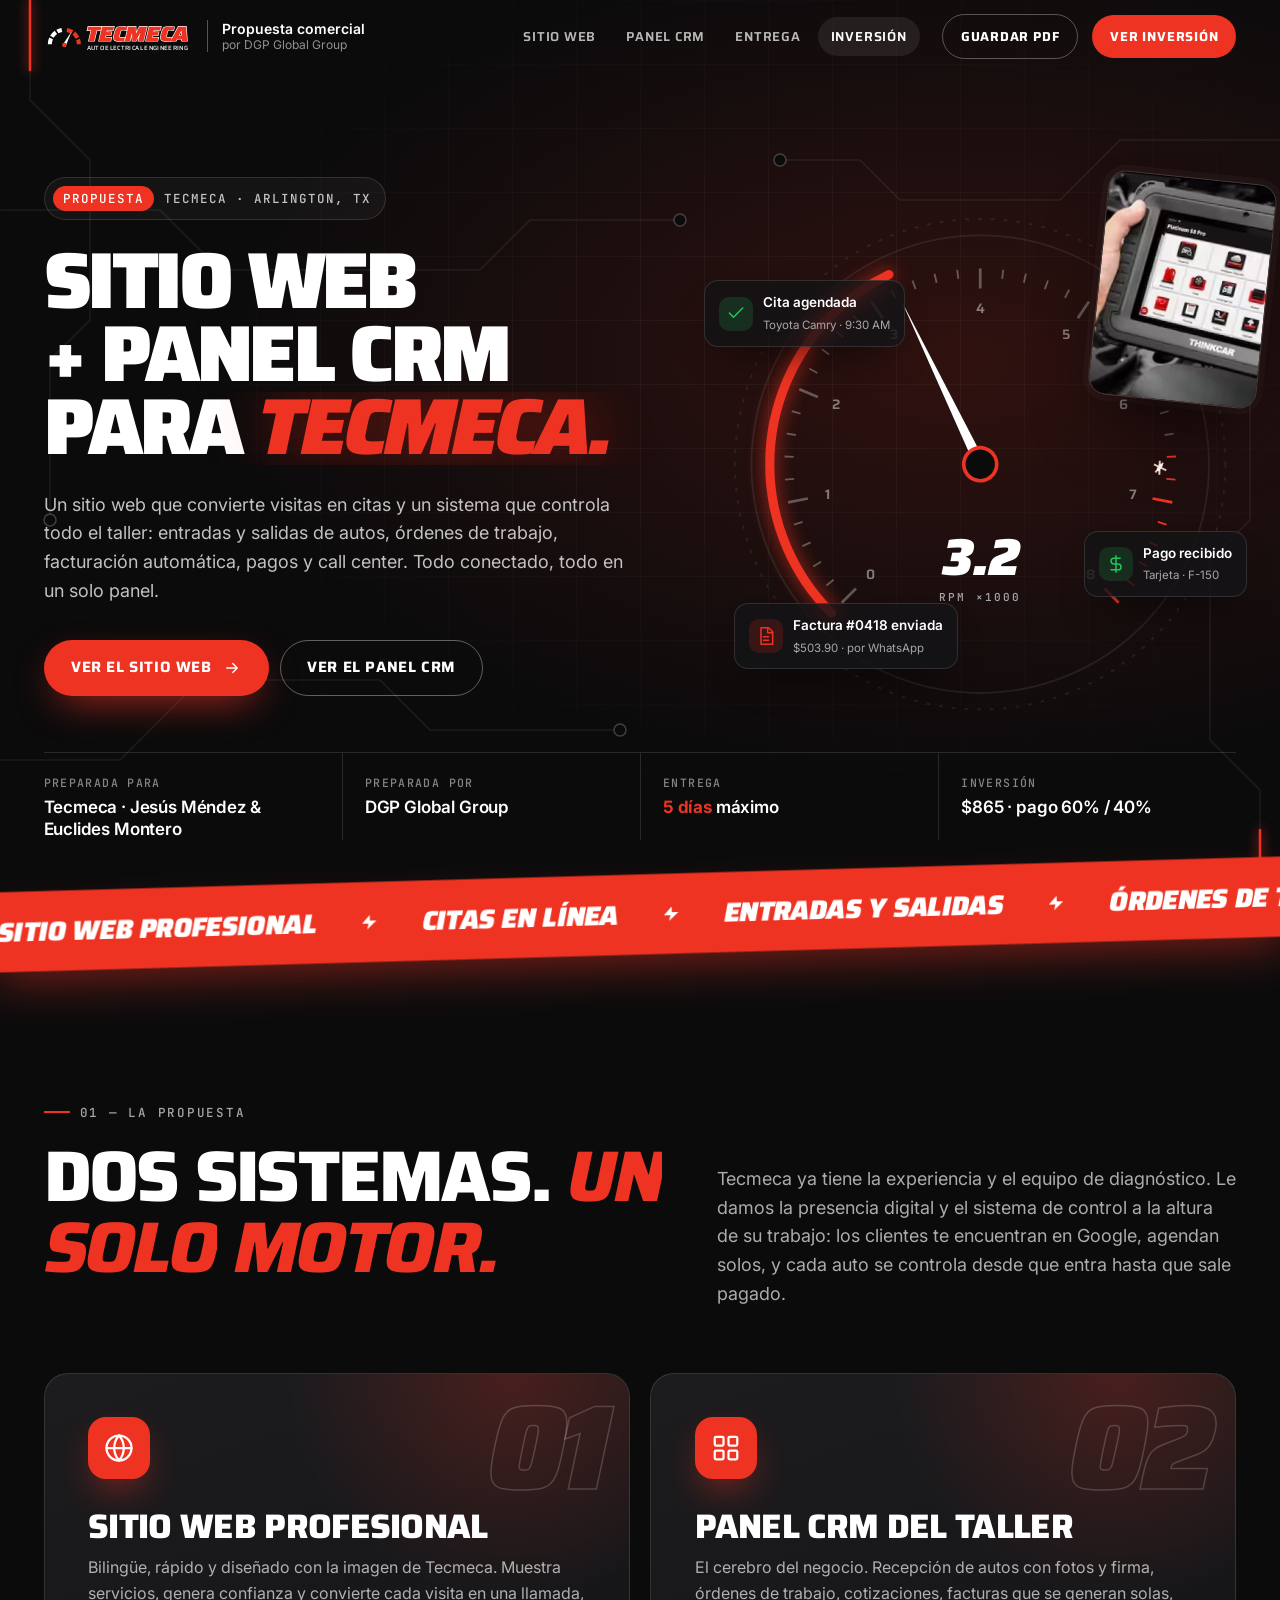
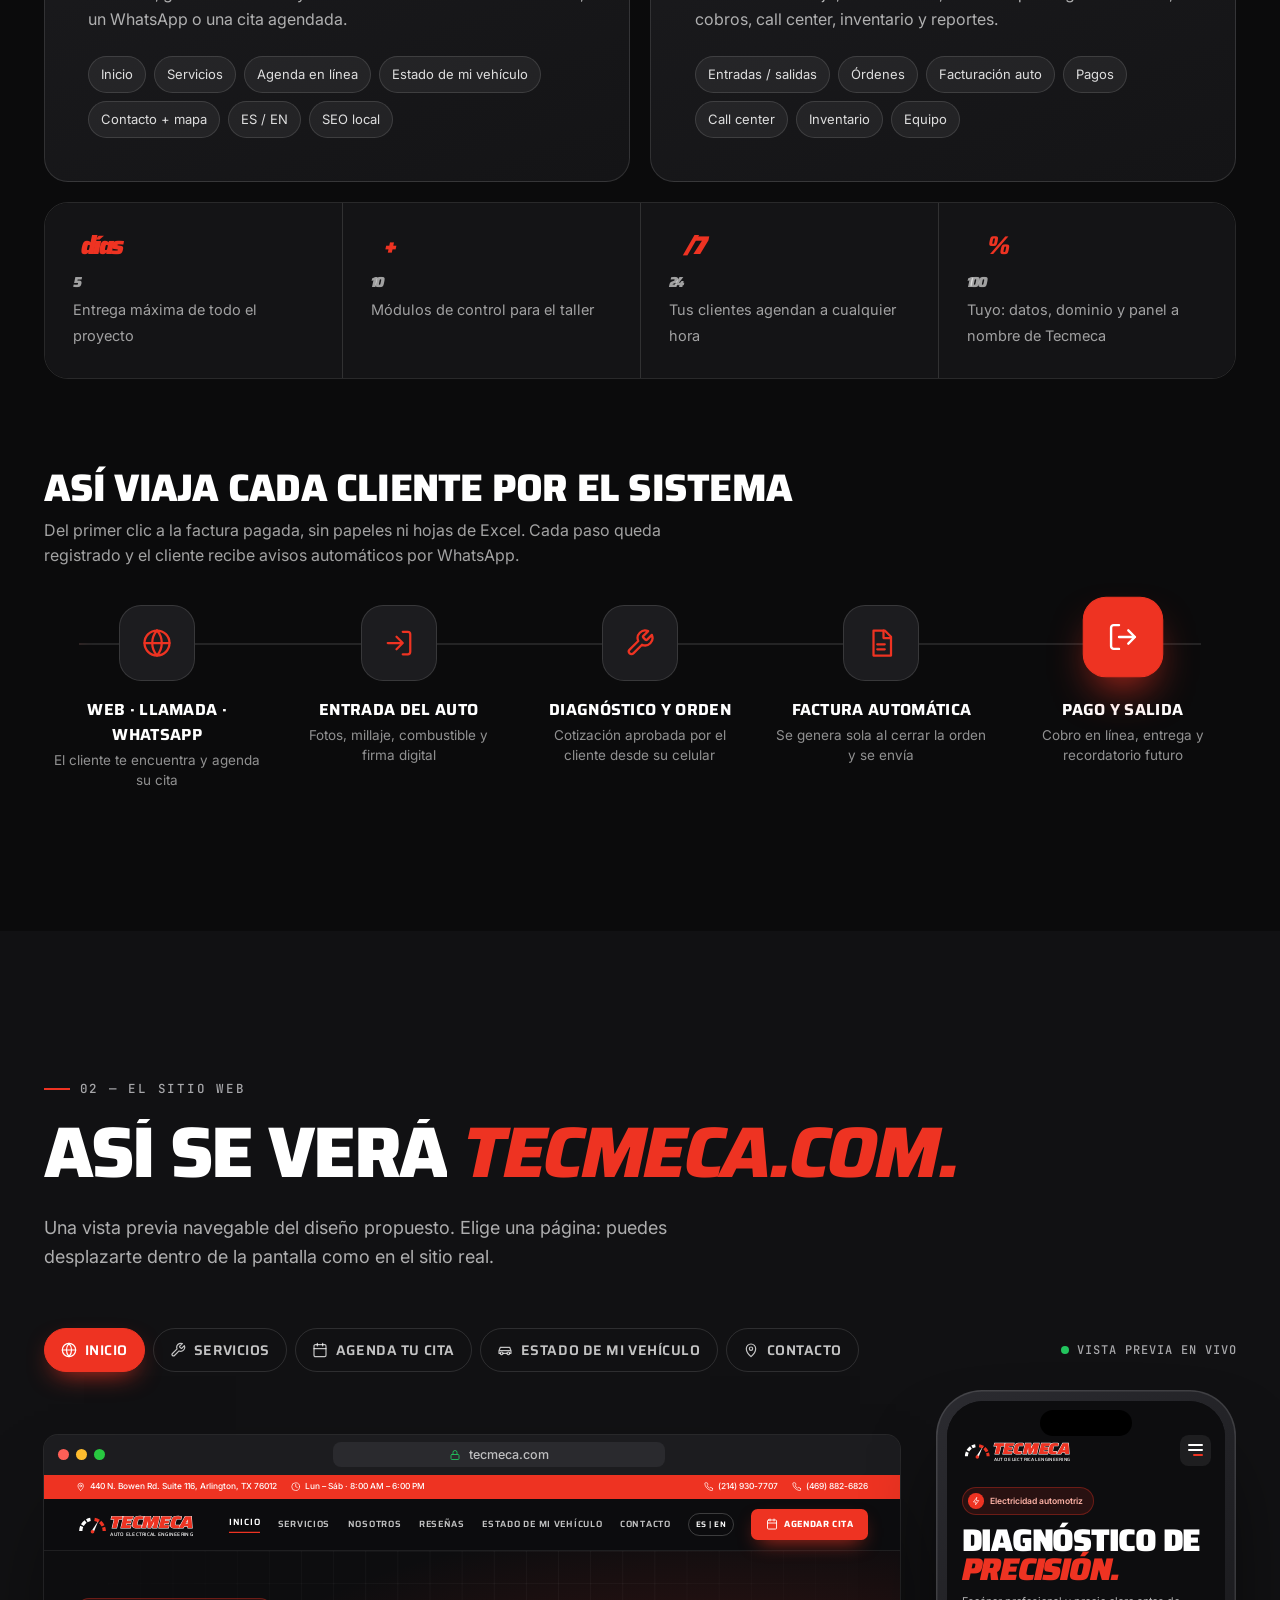
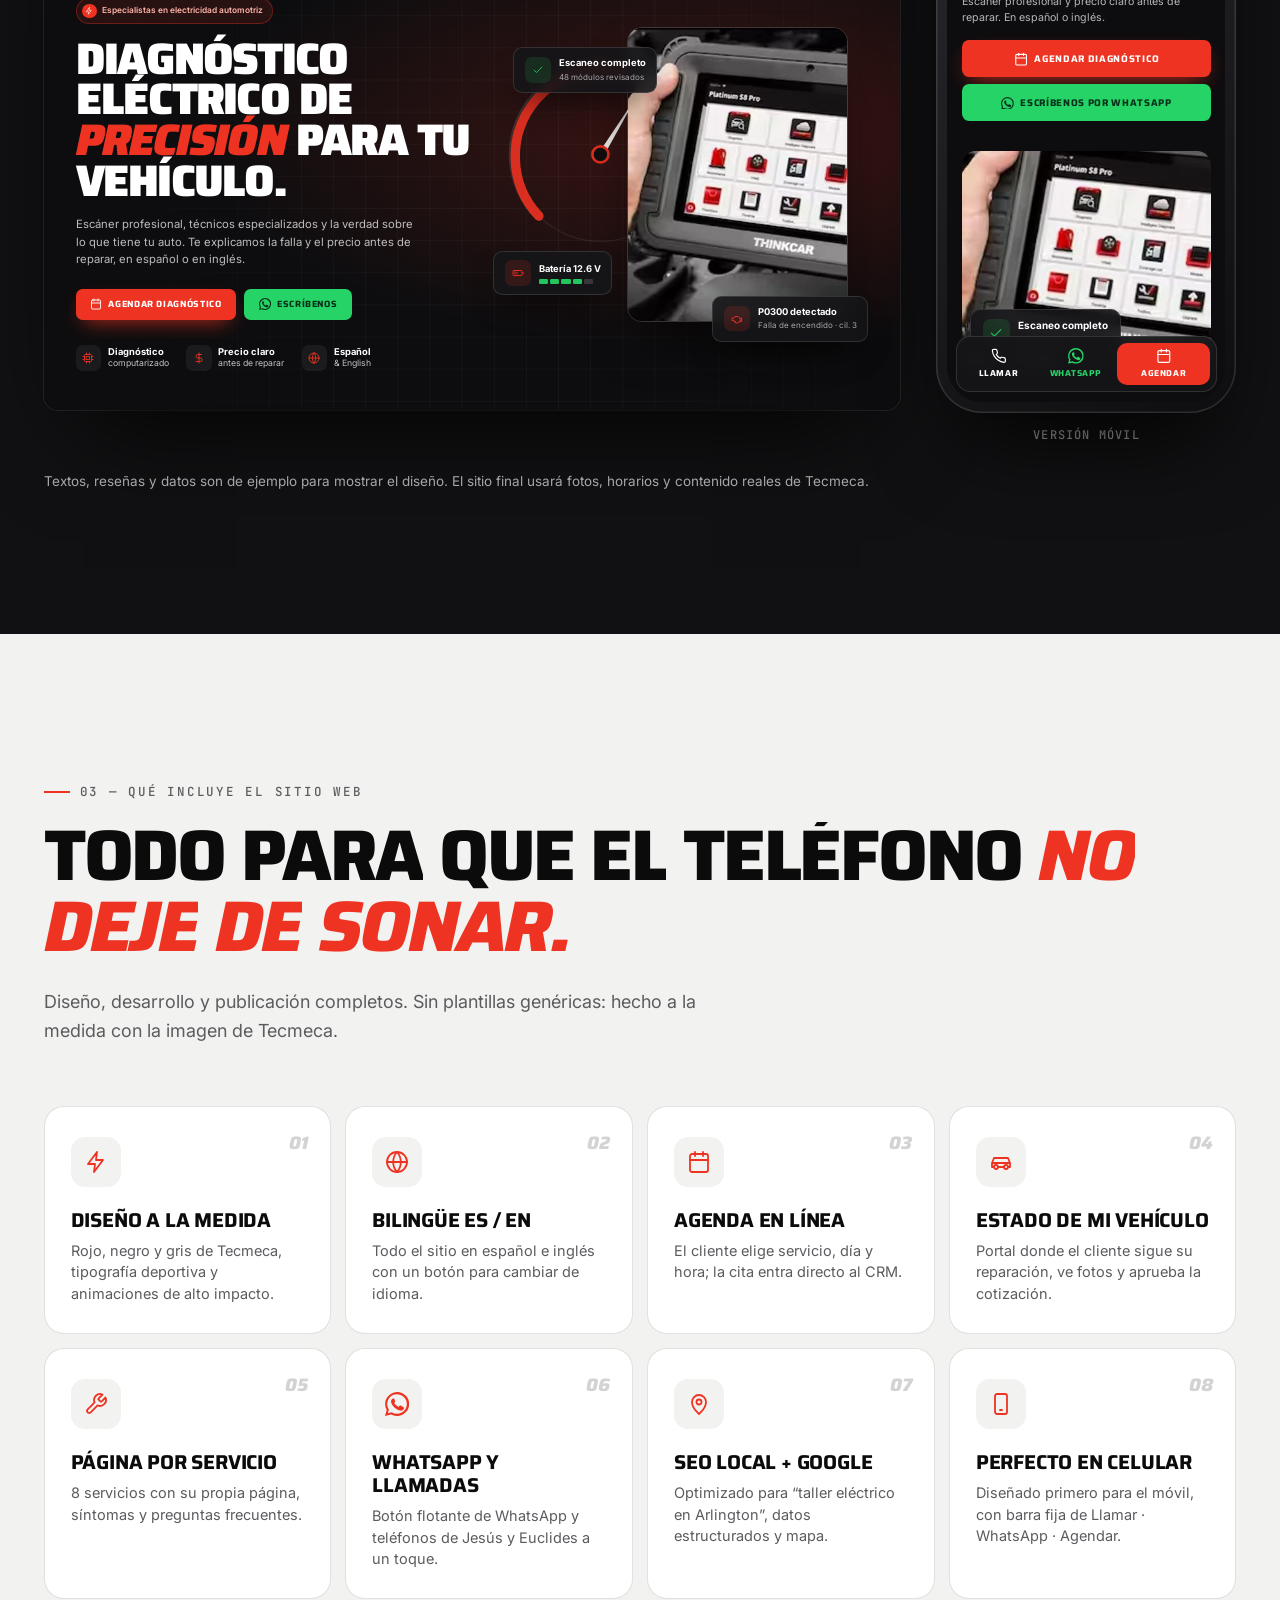
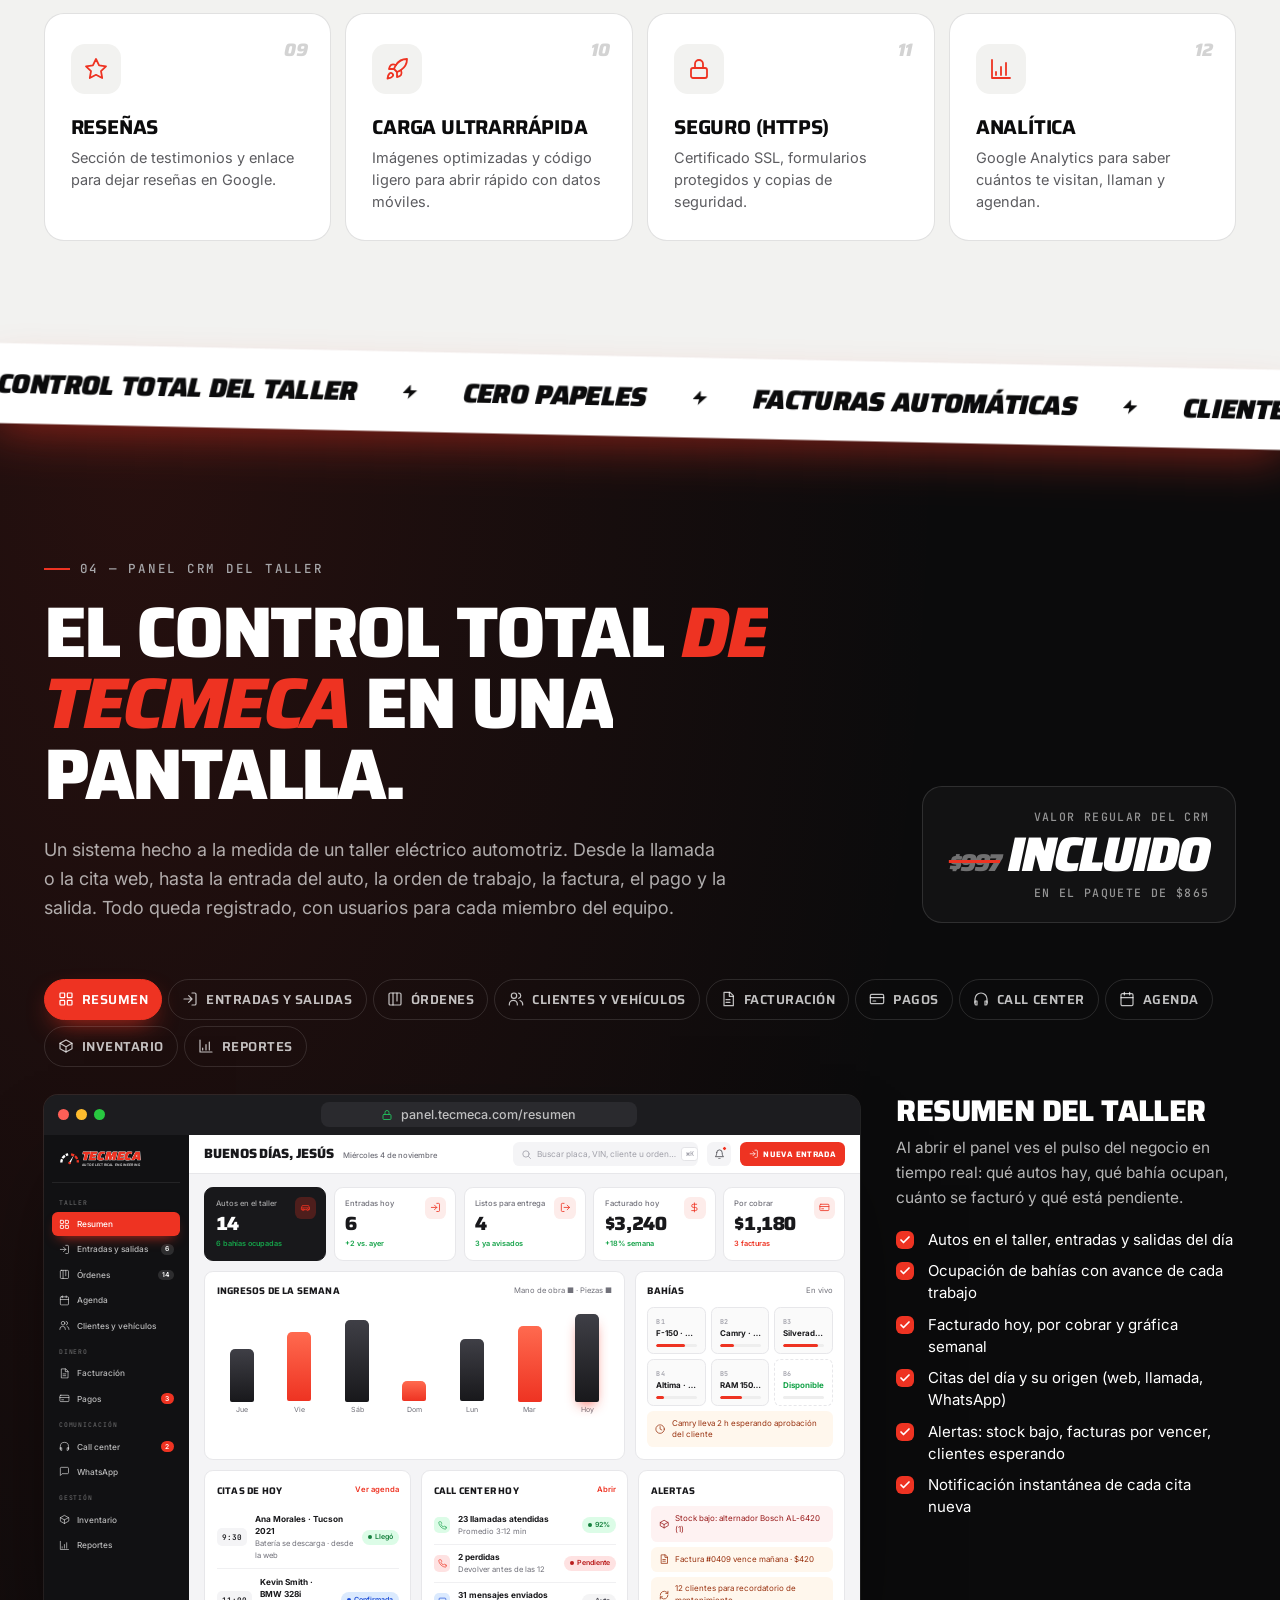
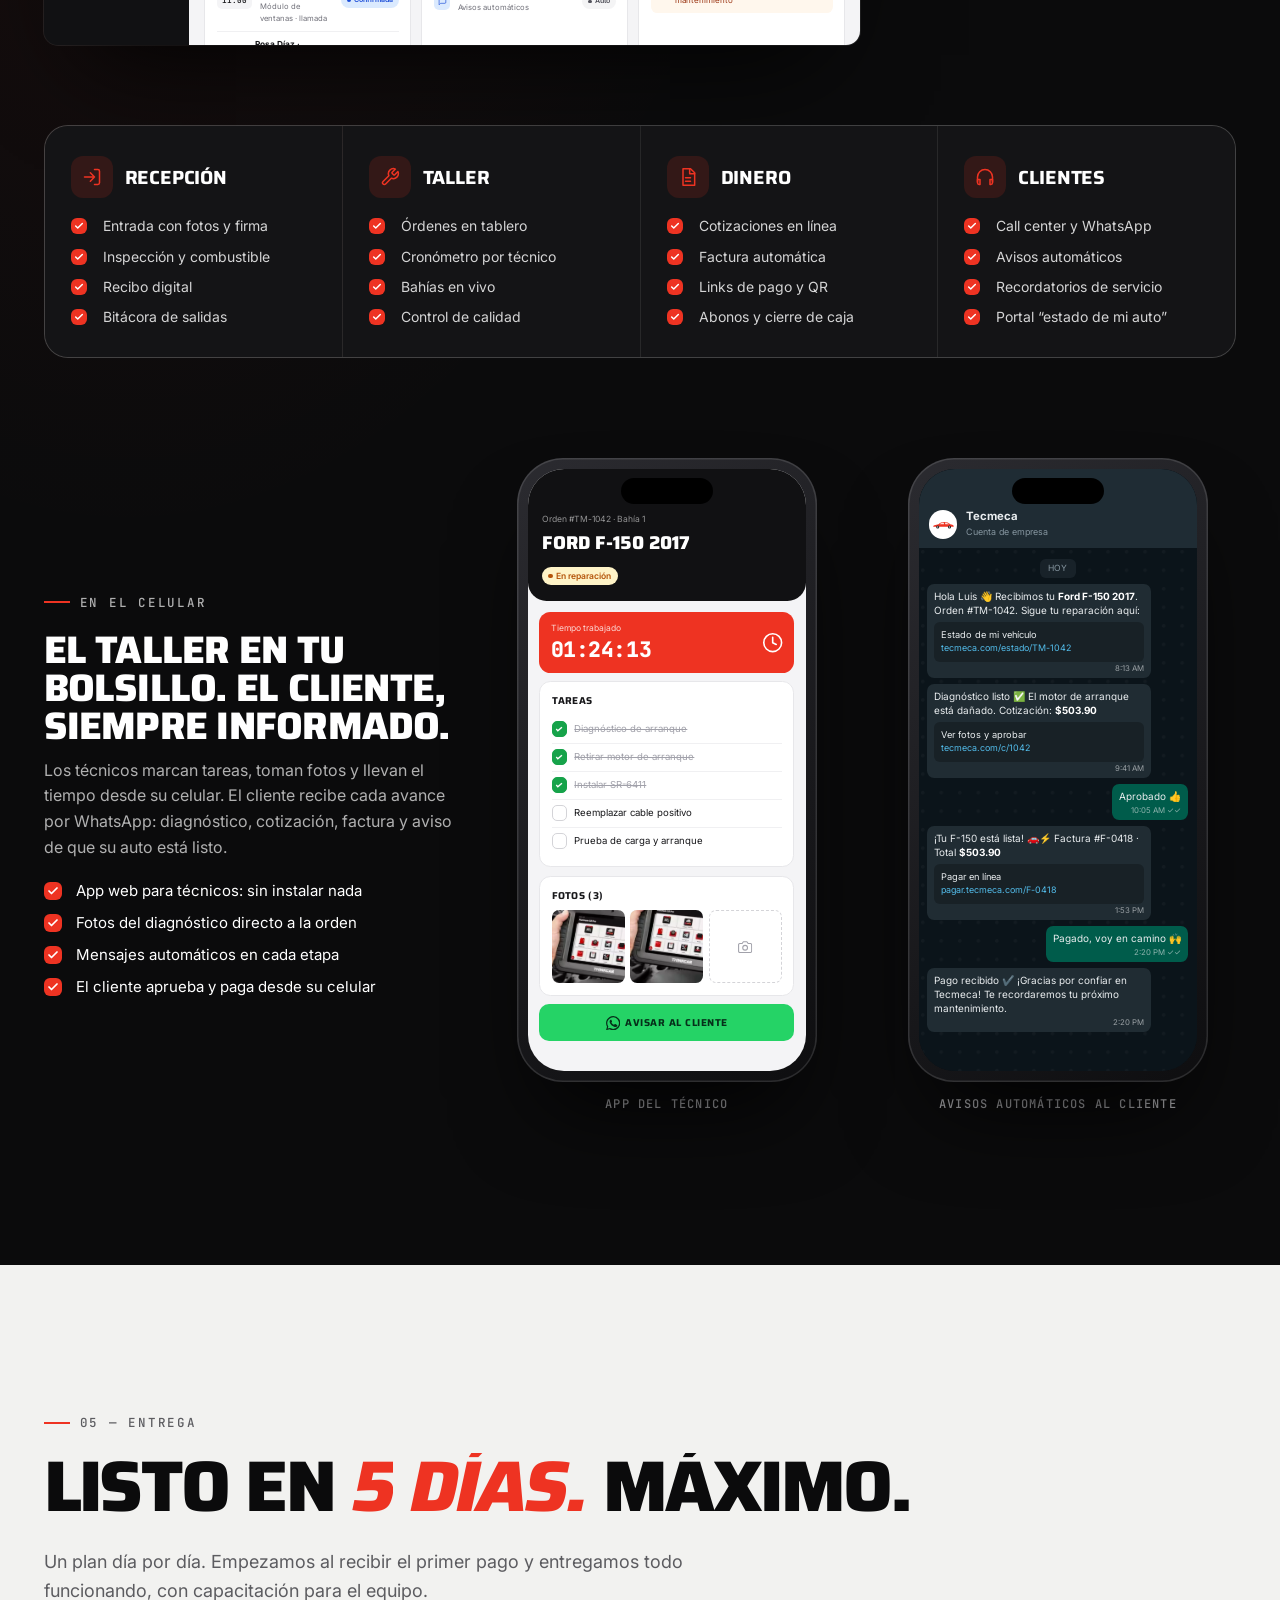
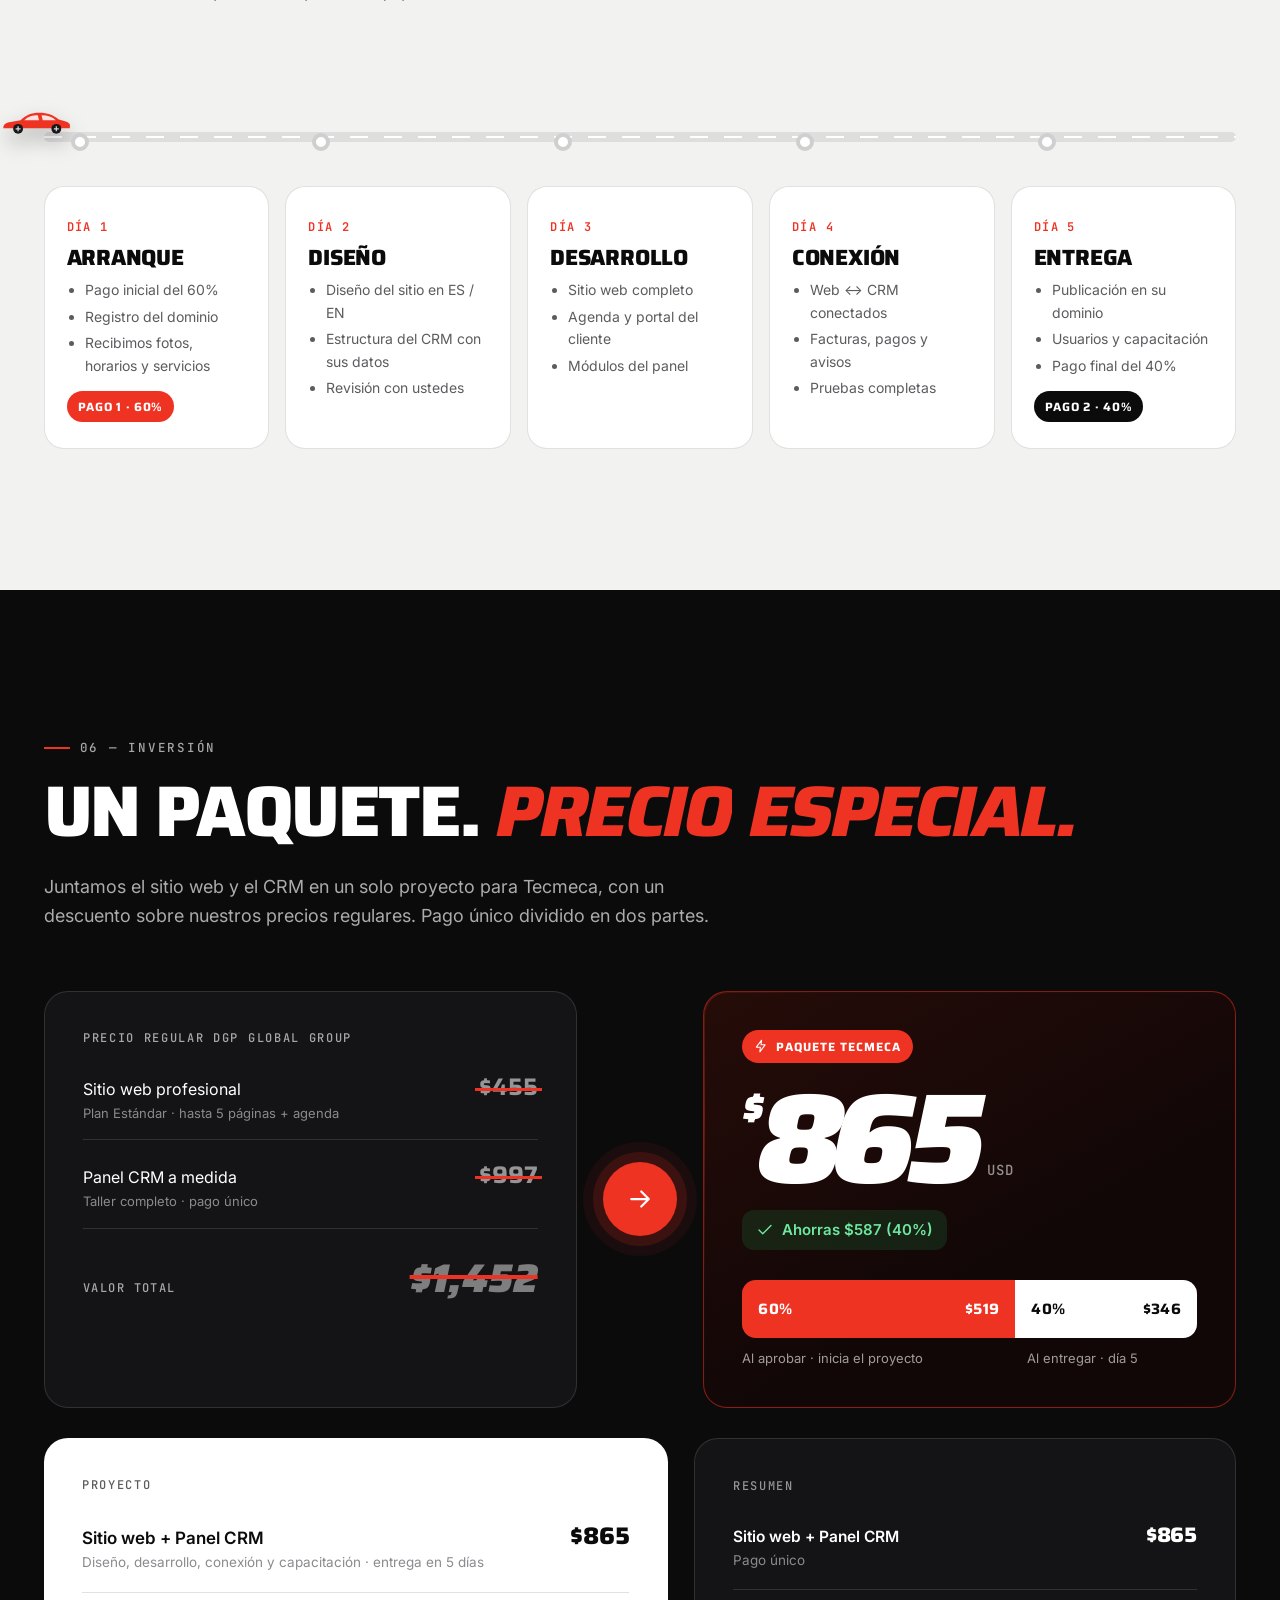
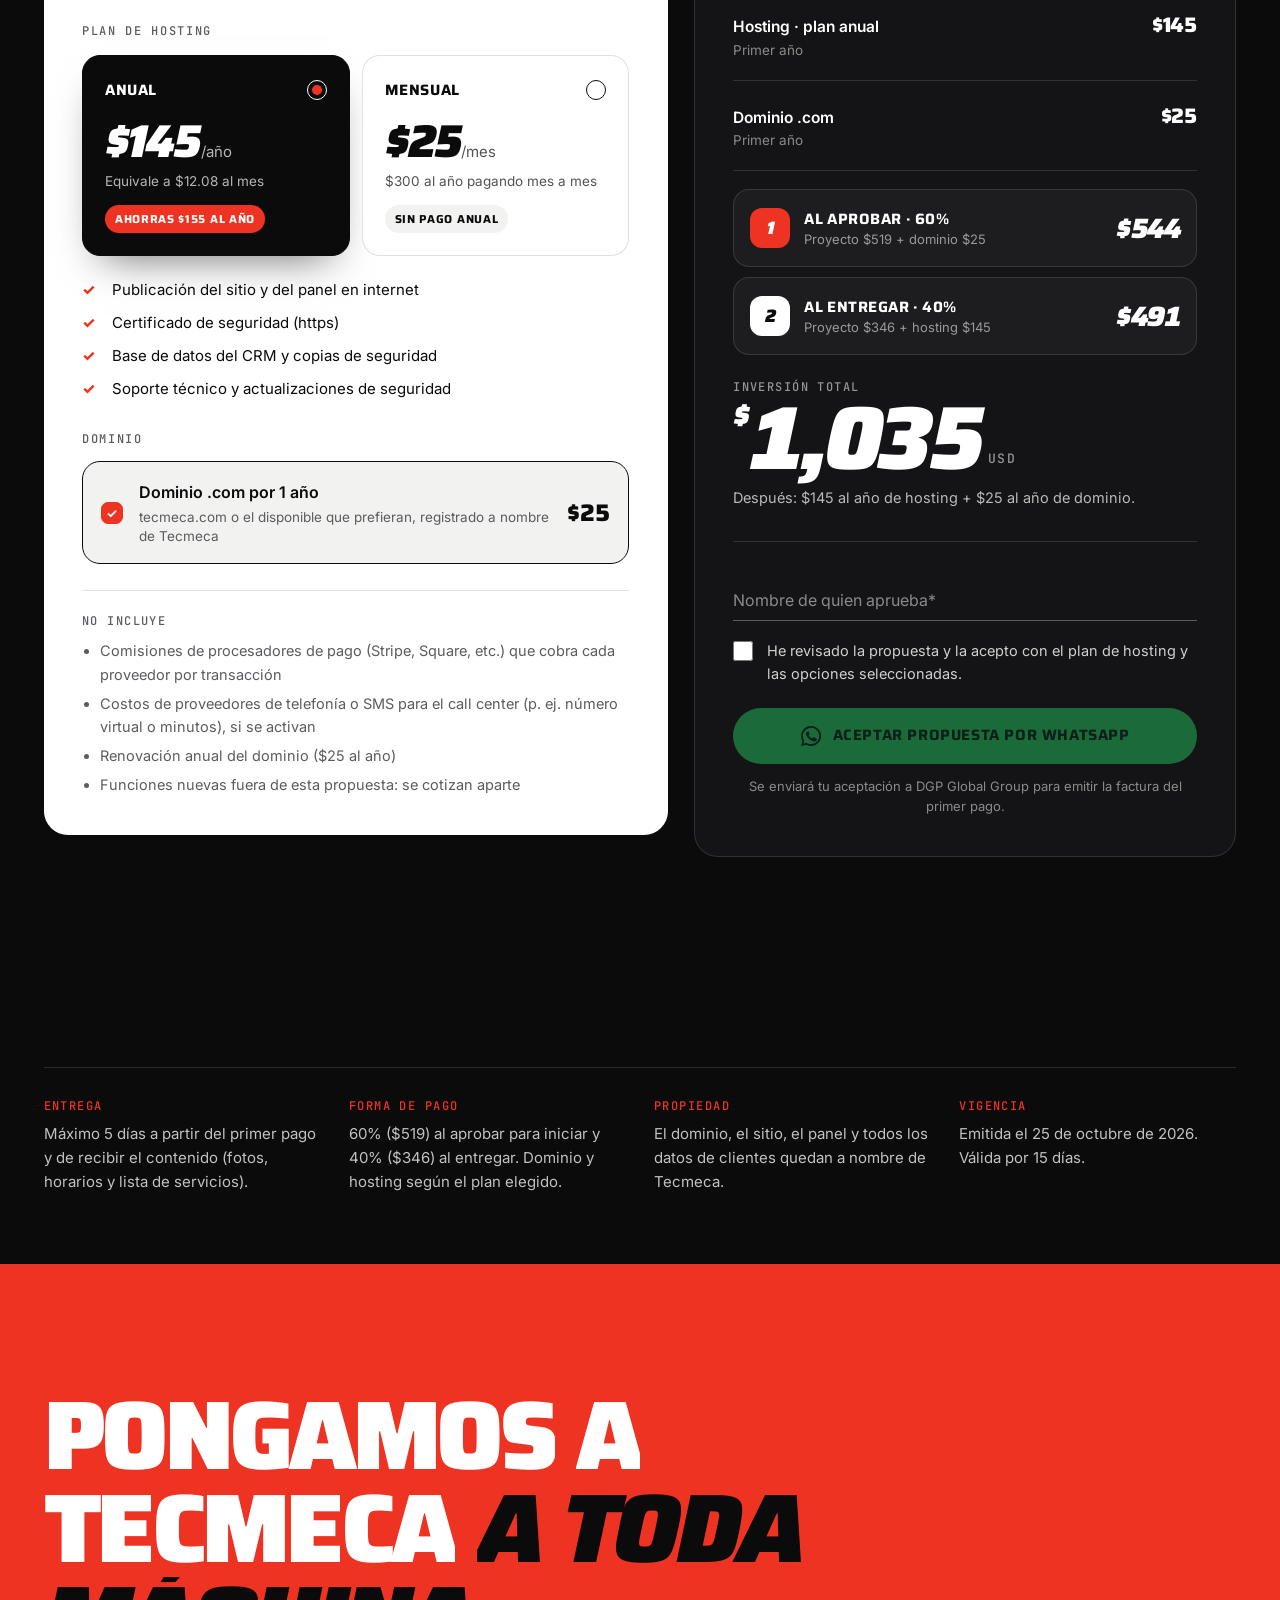
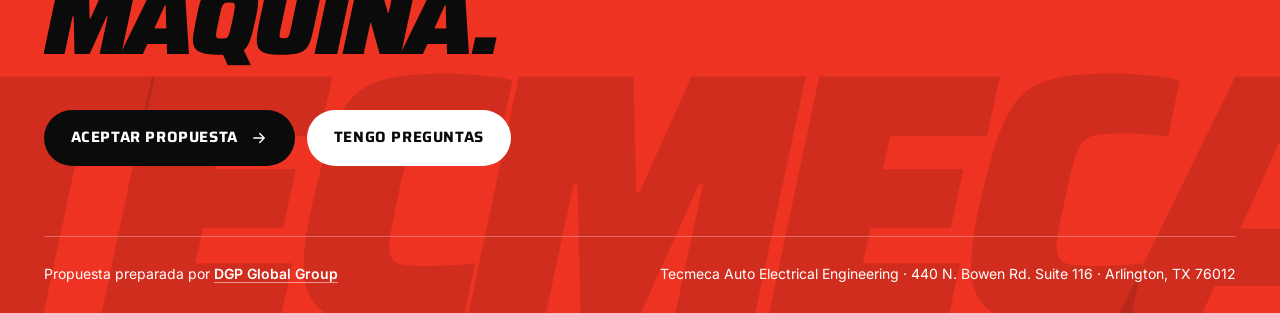
==== propuesta/index.html @ 410bfb82 "Add coming-soon home page and Tecmeca website + CRM proposal - index.html: animated bilingual "Próxi" ====
<!DOCTYPE html>
<html lang="es">
<head>
  <meta charset="utf-8" />
  <meta name="viewport" content="width=device-width, initial-scale=1" />
  <title>Propuesta: Sitio web + Panel CRM | Tecmeca · DGP Global Group</title>
  <meta name="description" content="Propuesta comercial de DGP Global Group para Tecmeca Auto Electrical Engineering: sitio web profesional y panel CRM para el control total del taller." />
  <meta name="robots" content="noindex, nofollow" />
  <meta name="theme-color" content="#0b0b0c" />
  <meta property="og:type" content="website" />
  <meta property="og:title" content="Propuesta: Sitio web + Panel CRM para Tecmeca" />
  <meta property="og:description" content="Preparada por DGP Global Group. Sitio web + CRM del taller · $865 · entrega en 5 días." />
  <meta property="og:image" content="../assets/og-image.jpg" />
  <meta name="twitter:card" content="summary_large_image" />
  <link rel="icon" type="image/svg+xml" href="../assets/favicon.svg" />
  <link rel="preconnect" href="https://fonts.googleapis.com" />
  <link rel="preconnect" href="https://fonts.gstatic.com" crossorigin />
  <link href="https://fonts.googleapis.com/css2?family=Saira:ital,wght@0,300..900;1,300..900&family=Inter:wght@400;500;600;700&family=JetBrains+Mono:wght@500;600&display=swap" rel="stylesheet" />
  <link rel="stylesheet" href="styles.css" />
  <link rel="stylesheet" href="mock.css" />
  <script>document.documentElement.classList.add("js");</script>
</head>
<body class="is-loading">

<!-- ================= SVG sprite ================= -->
<svg width="0" height="0" style="position:absolute" aria-hidden="true">
  <defs>
    <linearGradient id="crGrad" x1="0" y1="0" x2="0" y2="1"><stop offset="0" stop-color="#ee3322" stop-opacity=".28"/><stop offset="1" stop-color="#ee3322" stop-opacity="0"/></linearGradient>
  </defs>
  <symbol id="logo-mini" viewBox="0 0 330 84">
    <g fill="none" stroke-width="9"><path d="M13 60 A32 32 0 0 1 39.4 28.5" stroke="#fff" stroke-dasharray="13 4"/><path d="M50.6 28.5 A32 32 0 0 1 77 60" stroke="#ee3322" stroke-dasharray="13 4"/></g>
    <path d="M41 62 L61 32 L48 64 Z" fill="currentColor"/><circle cx="45" cy="62" r="5" fill="#ee3322"/>
    <text x="92" y="52" font-family="Saira, sans-serif" font-weight="900" font-style="italic" font-size="46" fill="#ee3322" stroke="#fff" stroke-width="2.5" paint-order="stroke" textLength="228" lengthAdjust="spacingAndGlyphs">TECMECA</text>
    <text x="94" y="74" font-family="Saira, sans-serif" font-weight="500" font-size="13.5" fill="currentColor" textLength="224" lengthAdjust="spacing">AUTO ELECTRICAL ENGINEERING</text>
  </symbol>
  <symbol id="logo-full" viewBox="0 0 680 365">
    <g fill="none" stroke-width="24"><path d="M162.6 220.5 A170 170 0 0 1 374 85.8" stroke="#fff" stroke-dasharray="44 9"/><path d="M393.7 92.4 A170 170 0 0 1 489.7 191.9" stroke="#ee3322" stroke-dasharray="40 9"/></g>
    <path d="M306 238 L356 66 L326 240 Z" fill="#e2e2e2"/>
    <path fill="#fff" d="M60 262 C62 240 84 228 118 221 L210 204 C252 178 300 160 352 156 C414 152 466 162 506 182 C540 196 580 208 606 218 C624 226 630 244 626 262 Z"/>
    <path fill="#151517" d="M262 204 C300 180 338 170 380 169 L414 170 L424 202 Z M436 172 C462 176 486 186 500 200 L440 202 Z M76 238 L132 232 L122 243 Z"/>
    <path fill="#ee3322" d="M330 233 L548 221 L528 233 Z"/>
    <text x="340" y="322" text-anchor="middle" font-family="Saira, sans-serif" font-weight="900" font-style="italic" font-size="112" fill="#ee3322" stroke="#fff" stroke-width="7" paint-order="stroke" textLength="600" lengthAdjust="spacingAndGlyphs">TECMECA</text>
    <text x="340" y="356" text-anchor="middle" font-family="Saira, sans-serif" font-weight="500" font-size="30" fill="currentColor" textLength="580" lengthAdjust="spacing">AUTO ELECTRICAL ENGINEERING</text>
  </symbol>
  <symbol id="car-side" viewBox="0 0 120 50"><path d="M6 36 C6 30 10 27 18 26 L34 23 C42 15 52 11 64 11 C78 11 88 15 96 22 C104 24 112 26 114 30 L114 36 Z" fill="currentColor"/><path d="M40 23 C46 17 54 15 62 15 L64 23 Z M68 15 C78 15 86 18 91 23 L70 23 Z" fill="#fff" opacity=".85"/><circle cx="30" cy="37" r="8" fill="#18181b"/><circle cx="30" cy="37" r="3.5" fill="#d4d4d8"/><circle cx="92" cy="37" r="8" fill="#18181b"/><circle cx="92" cy="37" r="3.5" fill="#d4d4d8"/></symbol>
  <symbol id="i-bolt" viewBox="0 0 24 24"><path d="M13 2 4 14h7l-1 8 9-12h-7l1-8z"/></symbol>
  <symbol id="i-battery" viewBox="0 0 24 24"><rect x="2" y="7" width="18" height="10" rx="2"/><path d="M22 11v2M6 10v4M10 10v4"/></symbol>
  <symbol id="i-gauge" viewBox="0 0 24 24"><path d="m12 14 4-4"/><path d="M3.3 19a10 10 0 1 1 17.4 0"/></symbol>
  <symbol id="i-cpu" viewBox="0 0 24 24"><rect x="5" y="5" width="14" height="14" rx="2"/><rect x="9" y="9" width="6" height="6"/><path d="M9 2v3M15 2v3M9 19v3M15 19v3M2 9h3M2 15h3M19 9h3M19 15h3"/></symbol>
  <symbol id="i-key" viewBox="0 0 24 24"><circle cx="7.5" cy="15.5" r="4.5"/><path d="M10.7 12.3 21 2M16 7l3 3M18.5 4.5l2 2"/></symbol>
  <symbol id="i-light" viewBox="0 0 24 24"><path d="M9 18h6M10 22h4M12 2a7 7 0 0 0-4 12.7V17h8v-2.3A7 7 0 0 0 12 2z"/></symbol>
  <symbol id="i-snow" viewBox="0 0 24 24"><path d="M12 2v20M2 12h20M5 5l14 14M19 5 5 19"/></symbol>
  <symbol id="i-engine" viewBox="0 0 24 24"><path d="M3 10h3l2-3h6l2 2h2v3h2v-2h1v7h-1v-2h-2v3h-3l-2 2H9v-3H6v-2H3z"/></symbol>
  <symbol id="i-wrench" viewBox="0 0 24 24"><path d="M14.7 6.3a1 1 0 0 0 0 1.4l1.6 1.6a1 1 0 0 0 1.4 0l3.8-3.8a6 6 0 0 1-7.9 7.9l-6.9 6.9a2.1 2.1 0 0 1-3-3l6.9-6.9a6 6 0 0 1 7.9-7.9l-3.8 3.8z"/></symbol>
  <symbol id="i-car" viewBox="0 0 24 24"><path d="M5 17H3v-4l2-5h14l2 5v4h-2M3 13h18M9 17h6"/><circle cx="7" cy="17" r="2"/><circle cx="17" cy="17" r="2"/></symbol>
  <symbol id="i-cal" viewBox="0 0 24 24"><rect x="3" y="4" width="18" height="18" rx="2"/><path d="M16 2v4M8 2v4M3 10h18"/></symbol>
  <symbol id="i-users" viewBox="0 0 24 24"><circle cx="9" cy="7" r="4"/><path d="M2 21v-1a6 6 0 0 1 12 0v1M16 3.1a4 4 0 0 1 0 7.8M22 21v-1a6 6 0 0 0-4-5.7"/></symbol>
  <symbol id="i-invoice" viewBox="0 0 24 24"><path d="M6 2h9l5 5v15H6z"/><path d="M14 2v6h6M9 13h6M9 17h6"/></symbol>
  <symbol id="i-card" viewBox="0 0 24 24"><rect x="2" y="5" width="20" height="14" rx="2"/><path d="M2 10h20M6 15h4"/></symbol>
  <symbol id="i-phone" viewBox="0 0 24 24"><path d="M22 16.9v3a2 2 0 0 1-2.2 2 19.8 19.8 0 0 1-8.6-3.1 19.5 19.5 0 0 1-6-6A19.8 19.8 0 0 1 2.1 4.2 2 2 0 0 1 4.1 2h3a2 2 0 0 1 2 1.7c.1.9.4 1.8.7 2.7a2 2 0 0 1-.5 2.1L8 9.8a16 16 0 0 0 6 6l1.3-1.3a2 2 0 0 1 2.1-.4c.9.3 1.8.6 2.7.7a2 2 0 0 1 1.7 2z"/></symbol>
  <symbol id="i-box" viewBox="0 0 24 24"><path d="M21 8 12 3 3 8v8l9 5 9-5z"/><path d="m3 8 9 5 9-5M12 13v8"/></symbol>
  <symbol id="i-chart" viewBox="0 0 24 24"><path d="M3 3v18h18M7 15v3M12 10v8M17 6v12"/></symbol>
  <symbol id="i-in" viewBox="0 0 24 24"><path d="M15 3h4a2 2 0 0 1 2 2v14a2 2 0 0 1-2 2h-4M10 17l5-5-5-5M15 12H3"/></symbol>
  <symbol id="i-out" viewBox="0 0 24 24"><path d="M9 21H5a2 2 0 0 1-2-2V5a2 2 0 0 1 2-2h4M16 17l5-5-5-5M21 12H9"/></symbol>
  <symbol id="i-check" viewBox="0 0 24 24"><path d="M20 6 9 17l-5-5"/></symbol>
  <symbol id="i-search" viewBox="0 0 24 24"><circle cx="11" cy="11" r="7"/><path d="m21 21-4.3-4.3"/></symbol>
  <symbol id="i-bell" viewBox="0 0 24 24"><path d="M6 8a6 6 0 0 1 12 0c0 7 3 9 3 9H3s3-2 3-9M10.3 21a1.9 1.9 0 0 0 3.4 0"/></symbol>
  <symbol id="i-pin" viewBox="0 0 24 24"><path d="M12 22s7-6.2 7-12a7 7 0 1 0-14 0c0 5.8 7 12 7 12z"/><circle cx="12" cy="10" r="2.5"/></symbol>
  <symbol id="i-clock" viewBox="0 0 24 24"><circle cx="12" cy="12" r="10"/><path d="M12 6v6l4 2"/></symbol>
  <symbol id="i-shield" viewBox="0 0 24 24"><path d="M12 22s8-4 8-10V5l-8-3-8 3v7c0 6 8 10 8 10z"/><path d="m9 12 2 2 4-4"/></symbol>
  <symbol id="i-cam" viewBox="0 0 24 24"><path d="M23 19a2 2 0 0 1-2 2H3a2 2 0 0 1-2-2V8a2 2 0 0 1 2-2h4l2-3h6l2 3h4a2 2 0 0 1 2 2z"/><circle cx="12" cy="13" r="4"/></symbol>
  <symbol id="i-grid" viewBox="0 0 24 24"><rect x="3" y="3" width="7" height="7" rx="1"/><rect x="14" y="3" width="7" height="7" rx="1"/><rect x="14" y="14" width="7" height="7" rx="1"/><rect x="3" y="14" width="7" height="7" rx="1"/></symbol>
  <symbol id="i-kanban" viewBox="0 0 24 24"><rect x="3" y="3" width="18" height="18" rx="2"/><path d="M9 3v18M15 3v12"/></symbol>
  <symbol id="i-headset" viewBox="0 0 24 24"><path d="M3 18v-6a9 9 0 0 1 18 0v6"/><path d="M21 19a2 2 0 0 1-2 2h-1v-6h3zM3 19a2 2 0 0 0 2 2h1v-6H3z"/></symbol>
  <symbol id="i-msg" viewBox="0 0 24 24"><path d="M21 15a2 2 0 0 1-2 2H7l-4 4V5a2 2 0 0 1 2-2h14a2 2 0 0 1 2 2z"/></symbol>
  <symbol id="i-arrow" viewBox="0 0 24 24"><path d="M5 12h14M13 6l6 6-6 6"/></symbol>
  <symbol id="i-globe" viewBox="0 0 24 24"><circle cx="12" cy="12" r="10"/><path d="M2 12h20M12 2a15 15 0 0 1 0 20M12 2a15 15 0 0 0 0 20"/></symbol>
  <symbol id="i-mobile" viewBox="0 0 24 24"><rect x="6" y="2" width="12" height="20" rx="2"/><path d="M11 18h2"/></symbol>
  <symbol id="i-lock" viewBox="0 0 24 24"><rect x="4" y="11" width="16" height="10" rx="2"/><path d="M8 11V7a4 4 0 0 1 8 0v4"/></symbol>
  <symbol id="i-rocket" viewBox="0 0 24 24"><path d="M4.5 16.5c-1.5 1.3-2 5-2 5s3.7-.5 5-2c.7-.8.7-2.1-.1-2.9a2.2 2.2 0 0 0-2.9-.1zM12 15l-3-3a22 22 0 0 1 2-4A12.9 12.9 0 0 1 22 2c0 2.7-.8 7.5-6 11a22.4 22.4 0 0 1-4 2z"/><path d="M9 12H4s.6-3 2-4c1.6-1.1 5 0 5 0M12 15v5s3-.6 4-2c1.1-1.6 0-5 0-5"/></symbol>
  <symbol id="i-star" viewBox="0 0 24 24"><path d="m12 2 3.1 6.3 6.9 1-5 4.8 1.2 6.9-6.2-3.2L5.8 21 7 14.1 2 9.3l6.9-1z"/></symbol>
  <symbol id="i-print" viewBox="0 0 24 24"><path d="M6 9V2h12v7M6 18H4a2 2 0 0 1-2-2v-5a2 2 0 0 1 2-2h16a2 2 0 0 1 2 2v5a2 2 0 0 1-2 2h-2"/><rect x="6" y="14" width="12" height="8"/></symbol>
  <symbol id="i-dollar" viewBox="0 0 24 24"><path d="M12 2v20M17 5H9.5a3.5 3.5 0 0 0 0 7h5a3.5 3.5 0 0 1 0 7H6"/></symbol>
  <symbol id="i-refresh" viewBox="0 0 24 24"><path d="M21 12a9 9 0 0 1-15 6.7L3 16M3 12a9 9 0 0 1 15-6.7L21 8M21 3v5h-5M3 21v-5h5"/></symbol>
  <symbol id="i-wa" viewBox="0 0 24 24"><path stroke="none" fill="currentColor" d="M17.5 14.4c-.3-.1-1.8-.9-2-1s-.5-.1-.7.1-.8 1-.9 1.2-.3.2-.6.1a8.2 8.2 0 0 1-4-3.5c-.3-.5.3-.5.9-1.6.1-.2 0-.4 0-.5l-.9-2.2c-.2-.6-.5-.5-.7-.5h-.6a1.2 1.2 0 0 0-.9.4 3.6 3.6 0 0 0-1.1 2.7 6.3 6.3 0 0 0 1.3 3.3 14.4 14.4 0 0 0 5.5 4.9c2 .9 2.8.9 3.8.8a3.3 3.3 0 0 0 2.2-1.5 2.7 2.7 0 0 0 .2-1.5c-.1-.1-.3-.2-.6-.3zM12 21.8a9.8 9.8 0 0 1-5-1.4l-.4-.2-3.7 1 1-3.6-.2-.4A9.8 9.8 0 1 1 12 21.8zM12 0a12 12 0 0 0-10.3 18L0 24l6.2-1.6A12 12 0 1 0 12 0z"/></symbol>
</svg>

<!-- ================= preloader ================= -->
<div class="loader" id="loader" aria-hidden="true">
  <div class="loader__inner">
    <svg class="loader__gauge" viewBox="0 0 320 230">
      <defs><linearGradient id="lg" x1="0" x2="1"><stop offset="0" stop-color="#ffffff"/><stop offset=".6" stop-color="#ee3322"/><stop offset="1" stop-color="#ffb347"/></linearGradient></defs>
      <path class="arc-bg" d="M47 195 A130 130 0 1 1 273 195"/>
      <path class="arc" id="loaderArc" d="M47 195 A130 130 0 1 1 273 195"/>
      <g id="loaderTicks"></g>
      <g class="needle" id="loaderNeedle"><path d="M156 170 L160 62 L164 170 Z" fill="#fff"/><circle cx="160" cy="170" r="11" fill="#0b0b0c" stroke="#ee3322" stroke-width="4"/></g>
    </svg>
    <div class="loader__num"><span id="loaderNum">0</span><small>%</small></div>
    <div class="loader__txt">Encendiendo propuesta · DGP Global Group</div>
  </div>
  <div class="loader__curtain"><i></i><i></i></div>
</div>

<div class="volt" id="volt" aria-hidden="true"></div>
<div class="cursor" aria-hidden="true"></div>
<div class="cursor-ring" aria-hidden="true"></div>
<canvas id="confetti" aria-hidden="true"></canvas>

<!-- ================= top bar ================= -->
<header class="bar" id="bar">
  <a class="bar__brand" href="#top" aria-label="Tecmeca · Propuesta">
    <svg viewBox="0 0 330 84" style="color:#fff"><use href="#logo-mini"/></svg>
    <span>Propuesta comercial<small>por DGP Global Group</small></span>
  </a>
  <nav class="bar__nav" aria-label="Secciones">
    <a href="#sitio">Sitio web</a>
    <a href="#crm">Panel CRM</a>
    <a href="#entrega">Entrega</a>
    <a href="#inversion">Inversión</a>
  </nav>
  <button class="bar__btn bar__btn--ghost" type="button" onclick="window.print()">Guardar PDF</button>
  <a class="bar__btn bar__btn--red" href="#inversion" data-magnet>Ver inversión</a>
</header>

<main>
<!-- ================= HERO ================= -->
<section class="hero" id="top">
  <div class="hero__grid" aria-hidden="true"></div>
  <svg class="circuit" viewBox="0 0 1440 900" preserveAspectRatio="xMidYMid slice" aria-hidden="true">
    <path class="trace" d="M0 210 H240 L300 270 H560 L610 220 H760" /><path class="pulse" d="M0 210 H240 L300 270 H560 L610 220 H760" style="--d:0s" />
    <path class="trace" d="M1440 140 H1200 L1140 200 H980 L940 160 H860" /><path class="pulse" d="M1440 140 H1200 L1140 200 H980 L940 160 H860" style="--d:1.6s" />
    <path class="trace" d="M0 760 H200 L280 680 H460 L510 730 H700" /><path class="pulse" d="M0 760 H200 L280 680 H460 L510 730 H700" style="--d:2.8s" />
    <path class="trace" d="M110 0 V100 L170 160 V320 L130 360 V520" /><path class="pulse" d="M110 0 V100 L170 160 V320 L130 360 V520" style="--d:.9s" />
    <path class="trace" d="M1340 900 V790 L1290 740 V560 L1330 520 V380" /><path class="pulse" d="M1340 900 V790 L1290 740 V560 L1330 520 V380" style="--d:3.9s" />
    <circle class="node" cx="760" cy="220" r="6" /><circle class="node" cx="860" cy="160" r="6" /><circle class="node" cx="700" cy="730" r="6" /><circle class="node" cx="130" cy="520" r="6" /><circle class="node" cx="1330" cy="380" r="6" />
  </svg>
  <canvas id="sparks" aria-hidden="true"></canvas>
  <div class="container">
    <div class="hero__cols">
      <div>
        <div class="hero__kicker" data-in style="--d:.05s"><b>Propuesta</b> Tecmeca · Arlington, TX</div>
        <h1 aria-label="Sitio web y Panel CRM para Tecmeca">
          <span class="ln"><span style="--i:0">Sitio web</span></span>
          <span class="ln"><span style="--i:1">+ Panel CRM</span></span>
          <span class="ln"><span style="--i:2">para <em>Tecmeca.</em></span></span>
        </h1>
        <p class="hero__lead" data-in style="--d:.55s">Un sitio web que convierte visitas en citas y un sistema que controla todo el taller: entradas y salidas de autos, órdenes de trabajo, facturación automática, pagos y call center. Todo conectado, todo en un solo panel.</p>
        <div class="hero__actions" data-in style="--d:.7s">
          <a class="btn btn--red" href="#sitio" data-magnet>Ver el sitio web <svg class="ic"><use href="#i-arrow"/></svg></a>
          <a class="btn btn--outline" href="#crm" data-magnet>Ver el panel CRM</a>
        </div>
      </div>
      <div class="hv" data-in style="--d:.3s" id="hv">
        <svg class="hv__gauge" id="hvGauge" viewBox="0 0 560 560" aria-hidden="true">
          <g class="rot"><circle class="ring" cx="280" cy="280" r="268" stroke-dasharray="4 10" /></g>
          <circle class="ring" cx="280" cy="280" r="250" />
          <path class="arc" id="hvArc" d="" />
          <g class="ticks" id="hvTicks"></g>
          <g class="nums" id="hvNums"></g>
          <g class="needle" id="hvNeedle"><path d="M274 280 L280 82 L286 280 Z" fill="#fff" /><circle class="hub" cx="280" cy="280" r="18" /></g>
        </svg>
        <div class="hv__readout"><b id="hvRead">0.0</b><small>RPM ×1000</small></div>
        <div class="hv__card" id="hvCard"><img src="../assets/diagnostico.webp" alt="Escáner de diagnóstico automotriz conectado a un vehículo" width="341" height="455" /></div>
        <div class="hv__chip hv__chip--1"><i class="g"><svg class="ic"><use href="#i-check"/></svg></i><div><b>Cita agendada</b><small>Toyota Camry · 9:30 AM</small></div></div>
        <div class="hv__chip hv__chip--2"><i><svg class="ic"><use href="#i-invoice"/></svg></i><div><b>Factura #0418 enviada</b><small>$503.90 · por WhatsApp</small></div></div>
        <div class="hv__chip hv__chip--3"><i class="g"><svg class="ic"><use href="#i-dollar"/></svg></i><div><b>Pago recibido</b><small>Tarjeta · F-150</small></div></div>
      </div>
    </div>
    <div class="meta" data-in style="--d:.9s">
      <div><small>Preparada para</small><strong>Tecmeca · Jesús Méndez &amp; Euclides Montero</strong></div>
      <div><small>Preparada por</small><strong>DGP Global Group</strong></div>
      <div><small>Entrega</small><strong><b>5 días</b> máximo</strong></div>
      <div><small>Inversión</small><strong>$865 · pago 60% / 40%</strong></div>
    </div>
  </div>
</section>

<div class="marquee" aria-hidden="true"><div class="marquee__track">
  <span>Sitio web profesional</span><span>Citas en línea</span><span>Entradas y salidas</span><span>Órdenes de trabajo</span><span>Facturación automática</span><span>Pagos en línea</span><span>Call center</span><span>Inventario</span><span>Reportes</span>
  <span>Sitio web profesional</span><span>Citas en línea</span><span>Entradas y salidas</span><span>Órdenes de trabajo</span><span>Facturación automática</span><span>Pagos en línea</span><span>Call center</span><span>Inventario</span><span>Reportes</span>
</div></div>

<!-- ================= 01 OVERVIEW ================= -->
<section class="ov" id="resumen">
  <div class="container">
    <div class="ov__head">
      <div>
        <p class="label rv">01 — La propuesta</p>
        <h2 class="h2 split">Dos sistemas. <em>Un solo motor.</em></h2>
      </div>
      <p class="sub rv" style="--d:.15s">Tecmeca ya tiene la experiencia y el equipo de diagnóstico. Le damos la presencia digital y el sistema de control a la altura de su trabajo: los clientes te encuentran en Google, agendan solos, y cada auto se controla desde que entra hasta que sale pagado.</p>
    </div>

    <div class="duo-prod">
      <article class="prod rv" data-tilt data-spot>
        <span class="prod__num">01</span>
        <div class="prod__ic"><svg class="ic"><use href="#i-globe"/></svg></div>
        <h3>Sitio web profesional</h3>
        <p>Bilingüe, rápido y diseñado con la imagen de Tecmeca. Muestra servicios, genera confianza y convierte cada visita en una llamada, un WhatsApp o una cita agendada.</p>
        <div class="tags"><span>Inicio</span><span>Servicios</span><span>Agenda en línea</span><span>Estado de mi vehículo</span><span>Contacto + mapa</span><span>ES / EN</span><span>SEO local</span></div>
      </article>
      <article class="prod rv" style="--d:.12s" data-tilt data-spot>
        <span class="prod__num">02</span>
        <div class="prod__ic"><svg class="ic"><use href="#i-grid"/></svg></div>
        <h3>Panel CRM del taller</h3>
        <p>El cerebro del negocio. Recepción de autos con fotos y firma, órdenes de trabajo, cotizaciones, facturas que se generan solas, cobros, call center, inventario y reportes.</p>
        <div class="tags"><span>Entradas / salidas</span><span>Órdenes</span><span>Facturación auto</span><span>Pagos</span><span>Call center</span><span>Inventario</span><span>Equipo</span></div>
      </article>
    </div>

    <div class="stats rv">
      <div class="stat"><b><span data-count="5">0</span><sup>días</sup></b><span>Entrega máxima de todo el proyecto</span></div>
      <div class="stat"><b><span data-count="10">0</span><sup>+</sup></b><span>Módulos de control para el taller</span></div>
      <div class="stat"><b><span data-count="24">0</span><sup>/7</sup></b><span>Tus clientes agendan a cualquier hora</span></div>
      <div class="stat"><b><span data-count="100">0</span><sup>%</sup></b><span>Tuyo: datos, dominio y panel a nombre de Tecmeca</span></div>
    </div>

    <div class="pipe">
      <h3 class="rv">Así viaja cada cliente por el sistema</h3>
      <p class="rv">Del primer clic a la factura pagada, sin papeles ni hojas de Excel. Cada paso queda registrado y el cliente recibe avisos automáticos por WhatsApp.</p>
      <div class="pipe__track rv" id="pipe">
        <div class="pipe__line" aria-hidden="true"></div>
        <div class="pipe__step"><div class="pipe__dot"><svg class="ic"><use href="#i-globe"/></svg></div><div><b>Web · llamada · WhatsApp</b><small>El cliente te encuentra y agenda su cita</small></div></div>
        <div class="pipe__step"><div class="pipe__dot"><svg class="ic"><use href="#i-in"/></svg></div><div><b>Entrada del auto</b><small>Fotos, millaje, combustible y firma digital</small></div></div>
        <div class="pipe__step"><div class="pipe__dot"><svg class="ic"><use href="#i-wrench"/></svg></div><div><b>Diagnóstico y orden</b><small>Cotización aprobada por el cliente desde su celular</small></div></div>
        <div class="pipe__step"><div class="pipe__dot"><svg class="ic"><use href="#i-invoice"/></svg></div><div><b>Factura automática</b><small>Se genera sola al cerrar la orden y se envía</small></div></div>
        <div class="pipe__step"><div class="pipe__dot"><svg class="ic"><use href="#i-out"/></svg></div><div><b>Pago y salida</b><small>Cobro en línea, entrega y recordatorio futuro</small></div></div>
      </div>
    </div>
  </div>
</section>

<!-- ================= 02 WEBSITE ================= -->
<section class="site" id="sitio" style="background:#111113">
  <div class="container">
    <p class="label rv">02 — El sitio web</p>
    <h2 class="h2 split">Así se verá <em>tecmeca.com.</em></h2>
    <p class="sub rv">Una vista previa navegable del diseño propuesto. Elige una página: puedes desplazarte dentro de la pantalla como en el sitio real.</p>

    <div class="show" data-show="site">
      <div class="show__bar rv">
        <div class="tabs" role="tablist" aria-label="Páginas del sitio">
          <button class="tab is-active" type="button" data-view="inicio"><svg class="ic"><use href="#i-globe"/></svg>Inicio</button>
          <button class="tab" type="button" data-view="servicios"><svg class="ic"><use href="#i-wrench"/></svg>Servicios</button>
          <button class="tab" type="button" data-view="agenda"><svg class="ic"><use href="#i-cal"/></svg>Agenda tu cita</button>
          <button class="tab" type="button" data-view="estado"><svg class="ic"><use href="#i-car"/></svg>Estado de mi vehículo</button>
          <button class="tab" type="button" data-view="contacto"><svg class="ic"><use href="#i-pin"/></svg>Contacto</button>
        </div>
        <span class="show__hint"><i></i>Vista previa en vivo</span>
      </div>

      <div class="show__stage">
        <div class="browser rv-s">
          <div class="browser__top"><i></i><i></i><i></i><span class="browser__url"><svg class="ic"><use href="#i-lock"/></svg><span data-url>tecmeca.com</span></span></div>
          <div class="screen" data-base="1280" data-autoscroll data-cursor="Scroll">
            <div class="scaler">

              <!-- ======= VIEW: INICIO ======= -->
              <div class="view is-on" data-view="inicio" data-url="tecmeca.com">
                <div class="ms">
                  <div class="ms-topbar"><div><span><svg class="ic"><use href="#i-pin"/></svg>440 N. Bowen Rd. Suite 116, Arlington, TX 76012</span><span><svg class="ic"><use href="#i-clock"/></svg>Lun – Sáb · 8:00 AM – 6:00 PM</span></div><div><span><svg class="ic"><use href="#i-phone"/></svg>(214) 930-7707</span><span><svg class="ic"><use href="#i-phone"/></svg>(469) 882-6826</span></div></div>
                  <nav class="ms-nav"><span class="ms-logo"><svg viewBox="0 0 330 84" style="color:#fff"><use href="#logo-mini"/></svg></span><a class="on">Inicio</a><a>Servicios</a><a>Nosotros</a><a>Reseñas</a><a>Estado de mi vehículo</a><a>Contacto</a><span class="ms-lang">ES | EN</span><span class="ms-btn"><svg class="ic"><use href="#i-cal"/></svg>Agendar cita</span></nav>
                  <div class="ms-hero">
                    <div>
                      <span class="ms-chip"><b><svg class="ic"><use href="#i-bolt"/></svg></b>Especialistas en electricidad automotriz</span>
                      <h1>Diagnóstico eléctrico de <em>precisión</em> para tu vehículo.</h1>
                      <p class="lead">Escáner profesional, técnicos especializados y la verdad sobre lo que tiene tu auto. Te explicamos la falla y el precio antes de reparar, en español o en inglés.</p>
                      <div class="ms-hero__btns"><span class="ms-btn"><svg class="ic"><use href="#i-cal"/></svg>Agendar diagnóstico</span><span class="ms-btn ms-btn--wa"><svg><use href="#i-wa"/></svg>Escríbenos</span></div>
                      <div class="ms-trust">
                        <div><i><svg class="ic"><use href="#i-cpu"/></svg></i><span><b>Diagnóstico</b>computarizado</span></div>
                        <div><i><svg class="ic"><use href="#i-dollar"/></svg></i><span><b>Precio claro</b>antes de reparar</span></div>
                        <div><i><svg class="ic"><use href="#i-globe"/></svg></i><span><b>Español</b>&amp; English</span></div>
                      </div>
                    </div>
                    <div class="ms-visual">
                      <svg class="ms-gauge" viewBox="0 0 300 300"><circle cx="150" cy="150" r="130" fill="none" stroke="rgba(255,255,255,.08)" stroke-width="2"/><path d="M58 242 A130 130 0 1 1 242 242" fill="none" stroke="rgba(255,255,255,.12)" stroke-width="14" stroke-linecap="round"/><path d="M58 242 A130 130 0 0 1 228 47" fill="none" stroke="#ee3322" stroke-width="14" stroke-linecap="round"/><path d="M146 150 L205 62 L154 154 Z" fill="#fff"/><circle cx="150" cy="150" r="12" fill="#0d0d0f" stroke="#ee3322" stroke-width="4"/></svg>
                      <div class="ms-visual__img"><img src="../assets/diagnostico.webp" alt="" loading="lazy" /></div>
                      <div class="ms-hud" style="left:20px; top:30px"><i><svg class="ic"><use href="#i-check"/></svg></i><div><b>Escaneo completo</b><small>48 módulos revisados</small></div></div>
                      <div class="ms-hud" style="left:-10px; bottom:70px; --d:-2s"><i class="r"><svg class="ic"><use href="#i-battery"/></svg></i><div><b>Batería 12.6 V</b><div class="ms-volt"><span></span><span></span><span></span><span></span><span></span></div></div></div>
                      <div class="ms-hud" style="right:0; bottom:0; --d:-3.5s"><i class="r"><svg class="ic"><use href="#i-engine"/></svg></i><div><b>P0300 detectado</b><small>Falla de encendido · cil. 3</small></div></div>
                    </div>
                  </div>
                  <div class="ms-brands"><small>Trabajamos todas las marcas</small><span>Toyota</span><span>Ford</span><span>Chevrolet</span><span>Honda</span><span>Nissan</span><span>RAM</span><span>Hyundai</span><span>BMW</span></div>
                  <div class="ms-sec">
                    <div class="ms-head"><div><span class="ms-eyebrow">Servicios</span><h2 class="ms-h2">Todo lo eléctrico de tu auto, <em>resuelto.</em></h2></div><p class="ms-sub">Desde una luz encendida en el tablero hasta la programación de módulos. Diagnosticamos con equipo profesional y te explicamos todo antes de reparar.</p></div>
                    <div class="ms-svc">
                      <div class="ms-svc__card hot"><i><svg class="ic"><use href="#i-cpu"/></svg></i><h3>Diagnóstico por computadora</h3><p>Escaneo completo de módulos, lectura de códigos y datos en vivo.</p><a>Ver más <svg class="ic"><use href="#i-arrow"/></svg></a></div>
                      <div class="ms-svc__card"><i><svg class="ic"><use href="#i-bolt"/></svg></i><h3>Sistema eléctrico y cableado</h3><p>Cortos, fusibles, arneses dañados y consumo parásito.</p><a>Ver más <svg class="ic"><use href="#i-arrow"/></svg></a></div>
                      <div class="ms-svc__card"><i><svg class="ic"><use href="#i-battery"/></svg></i><h3>Baterías y alternadores</h3><p>Prueba de carga, reemplazo e instalación en el momento.</p><a>Ver más <svg class="ic"><use href="#i-arrow"/></svg></a></div>
                      <div class="ms-svc__card"><i><svg class="ic"><use href="#i-gauge"/></svg></i><h3>Motores de arranque</h3><p>¿Tu auto no enciende? Reparamos o reemplazamos la marcha.</p><a>Ver más <svg class="ic"><use href="#i-arrow"/></svg></a></div>
                      <div class="ms-svc__card"><i><svg class="ic"><use href="#i-key"/></svg></i><h3>Módulos y llaves</h3><p>Programación de ECU, módulos y llaves con chip.</p><a>Ver más <svg class="ic"><use href="#i-arrow"/></svg></a></div>
                      <div class="ms-svc__card"><i><svg class="ic"><use href="#i-engine"/></svg></i><h3>Check engine</h3><p>Encontramos la causa real de la luz y la apagamos bien.</p><a>Ver más <svg class="ic"><use href="#i-arrow"/></svg></a></div>
                      <div class="ms-svc__card"><i><svg class="ic"><use href="#i-light"/></svg></i><h3>Luces e iluminación</h3><p>Faros, direccionales, luces de freno y tablero.</p><a>Ver más <svg class="ic"><use href="#i-arrow"/></svg></a></div>
                      <div class="ms-svc__card"><i><svg class="ic"><use href="#i-snow"/></svg></i><h3>A/C eléctrico</h3><p>Compresor, ventiladores, relés y controles del clima.</p><a>Ver más <svg class="ic"><use href="#i-arrow"/></svg></a></div>
                    </div>
                  </div>
                  <div class="ms-sec ms-sec--light">
                    <div style="text-align:center; margin-bottom:44px"><span class="ms-eyebrow">Cómo trabajamos</span><h2 class="ms-h2">Sin sorpresas, <em>paso a paso.</em></h2></div>
                    <div class="ms-steps">
                      <div class="ms-step"><b>1</b><h4>Agenda tu cita</h4><p>En línea, por WhatsApp o por teléfono en menos de un minuto.</p></div>
                      <div class="ms-step"><b>2</b><h4>Diagnóstico</h4><p>Escaneamos tu vehículo y encontramos la causa exacta.</p></div>
                      <div class="ms-step"><b>3</b><h4>Apruebas el precio</h4><p>Recibes la cotización en tu celular y decides tú.</p></div>
                      <div class="ms-step"><b>4</b><h4>Reparación y entrega</h4><p>Te avisamos cuando esté listo y pagas como prefieras.</p></div>
                    </div>
                  </div>
                  <div class="ms-sec">
                    <div class="ms-track">
                      <div><span class="ms-eyebrow">Exclusivo de Tecmeca</span><h2 class="ms-h2">Sigue tu reparación <em>en tiempo real.</em></h2><p class="ms-sub" style="margin-bottom:24px">Con tu número de orden ves en qué etapa está tu vehículo, las fotos del diagnóstico y la cotización para aprobarla desde el celular.</p><span class="ms-btn ms-btn--white"><svg class="ic"><use href="#i-search"/></svg>Consultar mi vehículo</span></div>
                      <div class="ms-track__card">
                        <div class="ms-track__top"><div><b>Ford F-150 · 2017</b><small>Orden #TM-1042 · Luis R.</small></div><span class="ms-status"><i></i>En reparación</span></div>
                        <div class="ms-stepper">
                          <div class="ok"><span class="dot"><svg class="ic"><use href="#i-check"/></svg></span><span>Vehículo recibido</span><small>8:12 AM</small></div>
                          <div class="ok"><span class="dot"><svg class="ic"><use href="#i-check"/></svg></span><span>Diagnóstico completado</span><small>9:40 AM</small></div>
                          <div class="ok"><span class="dot"><svg class="ic"><use href="#i-check"/></svg></span><span>Cotización aprobada</span><small>10:05 AM</small></div>
                          <div class="now"><span class="dot"><svg class="ic"><use href="#i-wrench"/></svg></span><span>Reemplazo de motor de arranque</span><small>En curso</small></div>
                          <div><span class="dot"><svg class="ic"><use href="#i-car"/></svg></span><span>Listo para entrega</span><small>~ 2:00 PM</small></div>
                        </div>
                      </div>
                    </div>
                  </div>
                  <div class="ms-sec ms-sec--alt">
                    <div class="ms-head"><div><span class="ms-eyebrow">Por qué Tecmeca</span><h2 class="ms-h2">Ingeniería, <em>no adivinanzas.</em></h2></div></div>
                    <div class="ms-why">
                      <div><b>ES/EN</b><span>Te atendemos en tu idioma, de principio a fin.</span></div>
                      <div><b>100%</b><span>Diagnóstico con escáner profesional antes de tocar tu auto.</span></div>
                      <div><b>$ claro</b><span>Cotización por escrito que apruebas desde tu celular.</span></div>
                      <div><b>Fotos</b><span>Ves lo que encontramos: evidencia de cada falla.</span></div>
                    </div>
                  </div>
                  <div class="ms-sec ms-sec--light">
                    <div class="ms-head"><div><span class="ms-eyebrow">Reseñas</span><h2 class="ms-h2">Lo que dicen <em>nuestros clientes.</em></h2></div><span class="ms-btn ms-btn--white" style="border:1px solid rgba(0,0,0,.15)"><svg class="ic"><use href="#i-star"/></svg>Ver en Google</span></div>
                    <div class="ms-reviews">
                      <div class="ms-review"><div class="ms-stars"><svg><use href="#i-star"/></svg><svg><use href="#i-star"/></svg><svg><use href="#i-star"/></svg><svg><use href="#i-star"/></svg><svg><use href="#i-star"/></svg></div><p>“Otros talleres solo cambiaban piezas. Aquí encontraron el corto en el arnés en una hora. Honestos y rápidos.”</p><footer><i>M</i><span><b>María G.</b>Toyota Camry</span></footer></div>
                      <div class="ms-review"><div class="ms-stars"><svg><use href="#i-star"/></svg><svg><use href="#i-star"/></svg><svg><use href="#i-star"/></svg><svg><use href="#i-star"/></svg><svg><use href="#i-star"/></svg></div><p>“Me mandaron fotos y el precio por WhatsApp antes de reparar. Pagué desde el celular y recogí mi troca lista.”</p><footer><i>L</i><span><b>Luis R.</b>Ford F-150</span></footer></div>
                      <div class="ms-review"><div class="ms-stars"><svg><use href="#i-star"/></svg><svg><use href="#i-star"/></svg><svg><use href="#i-star"/></svg><svg><use href="#i-star"/></svg><svg><use href="#i-star"/></svg></div><p>“Great service in English too. They programmed a new key for my Altima the same day. Highly recommend.”</p><footer><i>A</i><span><b>Ashley J.</b>Nissan Altima</span></footer></div>
                    </div>
                  </div>
                  <div class="ms-sec" style="padding-bottom:40px"><div class="ms-cta" style="margin:0"><h2>¿Se encendió el check engine? Agenda tu diagnóstico hoy.</h2><div><span class="ms-btn ms-btn--white"><svg class="ic"><use href="#i-cal"/></svg>Agendar cita</span><span class="ms-btn ms-btn--ghost"><svg class="ic"><use href="#i-phone"/></svg>(214) 930-7707</span></div></div></div>
                  <footer class="ms-foot">
                    <div class="ms-foot__grid">
                      <div><svg viewBox="0 0 330 84" style="height:50px; width:auto; color:#fff"><use href="#logo-mini"/></svg><p>Diagnóstico y reparación eléctrica automotriz en Arlington, Texas.</p></div>
                      <div><h4>Servicios</h4><ul><li>Diagnóstico</li><li>Sistema eléctrico</li><li>Baterías y alternadores</li><li>Módulos y llaves</li></ul></div>
                      <div><h4>Tecmeca</h4><ul><li>Nosotros</li><li>Reseñas</li><li>Estado de mi vehículo</li><li>Agendar cita</li></ul></div>
                      <div><h4>Contacto</h4><ul><li>(214) 930-7707 · Jesús</li><li>(469) 882-6826 · Euclides</li><li>440 N. Bowen Rd. Ste 116</li><li>Arlington, TX 76012</li></ul></div>
                    </div>
                    <div class="ms-foot__row"><span>© 2026 Tecmeca Auto Electrical Engineering</span><span>Sitio web por DGP Global Group</span></div>
                  </footer>
                </div>
              </div>

              <!-- ======= VIEW: SERVICIOS ======= -->
              <div class="view" data-view="servicios" data-url="tecmeca.com/servicios">
                <div class="ms">
                  <nav class="ms-nav"><span class="ms-logo"><svg viewBox="0 0 330 84" style="color:#fff"><use href="#logo-mini"/></svg></span><a>Inicio</a><a class="on">Servicios</a><a>Nosotros</a><a>Reseñas</a><a>Estado de mi vehículo</a><a>Contacto</a><span class="ms-lang">ES | EN</span><span class="ms-btn"><svg class="ic"><use href="#i-cal"/></svg>Agendar cita</span></nav>
                  <div class="ms-phero"><div class="ms-crumb">Inicio / <b>Servicios</b></div><h1>Servicios eléctricos <em>automotrices.</em></h1><p>Cada servicio tiene su propia página con lo que incluye, señales de falla y preguntas frecuentes, pensada para aparecer en Google cuando alguien busca ese problema en Arlington.</p></div>
                  <div class="ms-svcd">
                    <div class="ms-svcd__list">
                      <a class="on"><i><svg class="ic"><use href="#i-cpu"/></svg></i>Diagnóstico por computadora</a>
                      <a><i><svg class="ic"><use href="#i-bolt"/></svg></i>Sistema eléctrico y cableado</a>
                      <a><i><svg class="ic"><use href="#i-battery"/></svg></i>Baterías y alternadores</a>
                      <a><i><svg class="ic"><use href="#i-gauge"/></svg></i>Motores de arranque</a>
                      <a><i><svg class="ic"><use href="#i-key"/></svg></i>Módulos y llaves</a>
                      <a><i><svg class="ic"><use href="#i-engine"/></svg></i>Check engine</a>
                      <a><i><svg class="ic"><use href="#i-light"/></svg></i>Luces e iluminación</a>
                      <a><i><svg class="ic"><use href="#i-snow"/></svg></i>A/C eléctrico</a>
                    </div>
                    <div class="ms-svcd__main">
                      <div>
                        <span class="ms-eyebrow">Servicio destacado</span>
                        <h2>Diagnóstico por computadora</h2>
                        <p>Conectamos un escáner profesional a tu vehículo para leer todos los módulos: motor, transmisión, frenos ABS, bolsas de aire, carrocería y más. Te entregamos un reporte claro con la causa de la falla.</p>
                        <ul>
                          <li><svg class="ic"><use href="#i-check"/></svg>Lectura y borrado de códigos de falla (DTC)</li>
                          <li><svg class="ic"><use href="#i-check"/></svg>Datos en vivo de sensores y actuadores</li>
                          <li><svg class="ic"><use href="#i-check"/></svg>Prueba de batería, carga y arranque</li>
                          <li><svg class="ic"><use href="#i-check"/></svg>Reporte con fotos enviado a tu celular</li>
                        </ul>
                        <div style="display:flex; gap:10px"><span class="ms-btn"><svg class="ic"><use href="#i-cal"/></svg>Agendar este servicio</span><span class="ms-btn ms-btn--wa"><svg><use href="#i-wa"/></svg>Preguntar</span></div>
                      </div>
                      <div class="ms-svcd__img"><img src="../assets/diagnostico.webp" alt="" loading="lazy" />
                        <div class="ms-scanbox"><div><span>SCAN · TOYOTA CAMRY 2019</span><span>OK</span></div><div><span>ECM · Motor</span><span>1 código</span></div><div class="err"><span>P0303 · Falla cil. 3</span><span>ACTIVO</span></div><div><span>TCM · Transmisión</span><span>OK</span></div><div><span>ABS · Frenos</span><span>OK</span></div></div>
                      </div>
                      <div class="ms-faq">
                        <div>¿Cuánto tarda un diagnóstico? <b>+</b></div><div>¿El check engine puede esperar? <b>+</b></div>
                        <div>¿Trabajan con todas las marcas? <b>+</b></div><div>¿Me dan el reporte por escrito? <b>+</b></div>
                      </div>
                    </div>
                  </div>
                  <div class="ms-sec ms-sec--alt" style="padding-top:50px">
                    <div class="ms-head"><div><span class="ms-eyebrow">Señales de alerta</span><h2 class="ms-h2">¿Tu auto tiene <em>alguno de estos síntomas?</em></h2></div></div>
                    <div class="ms-svc">
                      <div class="ms-svc__card"><i><svg class="ic"><use href="#i-engine"/></svg></i><h3>Luz de check engine</h3><p>Encendida fija o parpadeando.</p></div>
                      <div class="ms-svc__card"><i><svg class="ic"><use href="#i-battery"/></svg></i><h3>Batería que se descarga</h3><p>Amanece sin carga aunque sea nueva.</p></div>
                      <div class="ms-svc__card"><i><svg class="ic"><use href="#i-gauge"/></svg></i><h3>No arranca o tarda</h3><p>Hace clic pero el motor no gira.</p></div>
                      <div class="ms-svc__card"><i><svg class="ic"><use href="#i-light"/></svg></i><h3>Luces que fallan</h3><p>Parpadean, bajan de intensidad o no encienden.</p></div>
                    </div>
                  </div>
                </div>
              </div>

              <!-- ======= VIEW: AGENDA ======= -->
              <div class="view" data-view="agenda" data-url="tecmeca.com/agendar">
                <div class="ms">
                  <nav class="ms-nav"><span class="ms-logo"><svg viewBox="0 0 330 84" style="color:#fff"><use href="#logo-mini"/></svg></span><a>Inicio</a><a>Servicios</a><a>Nosotros</a><a>Reseñas</a><a>Estado de mi vehículo</a><a>Contacto</a><span class="ms-lang">ES | EN</span><span class="ms-btn"><svg class="ic"><use href="#i-cal"/></svg>Agendar cita</span></nav>
                  <div class="ms-phero" style="padding:40px 48px 34px"><div class="ms-crumb">Inicio / <b>Agendar cita</b></div><h1>Agenda tu cita <em>en 1 minuto.</em></h1></div>
                  <div class="ms-book">
                    <div>
                      <div class="ms-wizard"><div class="ok"><b>✓</b>Tu vehículo</div><div class="ok"><b>✓</b>Servicio</div><div class="now"><b>3</b>Fecha y hora</div><div><b>4</b>Tus datos</div></div>
                      <div class="ms-two">
                        <div class="ms-panel">
                          <h3>Noviembre 2026 <small>Solo se muestran días con cupo</small></h3>
                          <div class="ms-cal">
                            <span class="h">LU</span><span class="h">MA</span><span class="h">MI</span><span class="h">JU</span><span class="h">VI</span><span class="h">SA</span><span class="h">DO</span>
                            <span class="off">26</span><span class="off">27</span><span class="off">28</span><span class="off">29</span><span class="off">30</span><span class="off">31</span><span class="off">1</span>
                            <span class="av today">2</span><span class="av">3</span><span class="sel">4</span><span class="av">5</span><span class="av">6</span><span class="av">7</span><span class="off">8</span>
                            <span class="av">9</span><span class="av">10</span><span class="av">11</span><span class="av">12</span><span class="av">13</span><span class="av">14</span><span class="off">15</span>
                            <span class="av">16</span><span class="av">17</span><span class="av">18</span><span class="av">19</span><span class="av">20</span><span class="av">21</span><span class="off">22</span>
                          </div>
                          <div class="ms-slots"><span class="x">8:00</span><span>8:30</span><span class="sel">9:30</span><span>10:00</span><span class="x">11:00</span><span>12:30</span><span>2:00</span><span>3:30</span></div>
                        </div>
                        <div class="ms-panel">
                          <h3>¿Qué necesita tu auto?</h3>
                          <div class="ms-svcpick">
                            <span class="on"><i></i>Diagnóstico check engine</span>
                            <span><i></i>Batería / alternador</span>
                            <span><i></i>No arranca</span>
                            <span class="on"><i></i>Luces del tablero</span>
                            <span><i></i>Programar llave</span>
                            <span><i></i>Otro (descríbelo)</span>
                          </div>
                        </div>
                      </div>
                    </div>
                    <aside class="ms-sum">
                      <h3>Resumen de tu cita</h3>
                      <div class="ms-sum__car"><i><svg class="ic"><use href="#i-car"/></svg></i><div><b>Toyota Camry 2019</b><small>Placa · TX 8KL-2291</small></div></div>
                      <dl>
                        <div><dt>Servicio</dt><dd>Diagnóstico check engine</dd></div>
                        <div><dt>Adicional</dt><dd>Luces del tablero</dd></div>
                        <div><dt>Fecha</dt><dd>Miércoles 4 de nov.</dd></div>
                        <div><dt>Hora</dt><dd>9:30 AM</dd></div>
                        <div><dt>Técnico</dt><dd>Jesús Méndez</dd></div>
                      </dl>
                      <span class="ms-btn">Confirmar cita <svg class="ic"><use href="#i-arrow"/></svg></span>
                      <div class="ms-sum__note"><svg class="ic"><use href="#i-wa"/></svg>Te confirmamos por WhatsApp y te recordamos un día antes.</div>
                    </aside>
                  </div>
                </div>
              </div>

              <!-- ======= VIEW: ESTADO ======= -->
              <div class="view" data-view="estado" data-url="tecmeca.com/estado/TM-1051">
                <div class="ms">
                  <nav class="ms-nav"><span class="ms-logo"><svg viewBox="0 0 330 84" style="color:#fff"><use href="#logo-mini"/></svg></span><a>Inicio</a><a>Servicios</a><a>Nosotros</a><a>Reseñas</a><a class="on">Estado de mi vehículo</a><a>Contacto</a><span class="ms-lang">ES | EN</span><span class="ms-btn"><svg class="ic"><use href="#i-cal"/></svg>Agendar cita</span></nav>
                  <div class="ms-portal">
                    <div>
                      <div class="ms-search"><span class="ms-input">TM-1051</span><span class="ms-btn"><svg class="ic"><use href="#i-search"/></svg>Consultar</span></div>
                      <div class="ms-panel">
                        <h3>Toyota Camry 2019 · María González <span class="ms-status"><i></i>Esperando tu aprobación</span></h3>
                        <div class="ms-prog">
                          <div class="ok"><b><svg class="ic"><use href="#i-in"/></svg></b>Recibido</div>
                          <div class="ok"><b><svg class="ic"><use href="#i-cpu"/></svg></b>Diagnóstico</div>
                          <div class="now"><b><svg class="ic"><use href="#i-dollar"/></svg></b>Aprobación</div>
                          <div><b><svg class="ic"><use href="#i-wrench"/></svg></b>Reparación</div>
                          <div><b><svg class="ic"><use href="#i-shield"/></svg></b>Calidad</div>
                          <div><b><svg class="ic"><use href="#i-car"/></svg></b>Listo</div>
                        </div>
                        <div class="ms-note"><i>JM</i><div><small>Nota del técnico · Jesús Méndez · 10:42 AM</small>Encontramos falla en la bobina del cilindro 3 (código P0303) y bujías desgastadas. Te dejamos las fotos y la cotización para que la apruebes.</div></div>
                        <div class="ms-photos"><span><img src="../assets/diagnostico.webp" alt="" loading="lazy" /></span><span><img src="../assets/diagnostico.webp" alt="" loading="lazy" /></span><span><img src="../assets/diagnostico.webp" alt="" loading="lazy" /></span><span>+3 fotos<br />del motor</span></div>
                      </div>
                    </div>
                    <div class="ms-est">
                      <h3>Cotización #C-1051 <small>LISTA</small></h3>
                      <table>
                        <tr><td>Diagnóstico computarizado<small>Mano de obra · 1 h</small></td><td>$95.00</td></tr>
                        <tr><td>Bobina de encendido · cil. 3<small>Pieza OEM</small></td><td>$78.00</td></tr>
                        <tr><td>Bujías de iridio (4)<small>Pieza</small></td><td>$64.00</td></tr>
                        <tr><td>Instalación<small>Mano de obra · 1.2 h</small></td><td>$114.00</td></tr>
                        <tfoot>
                          <tr><td>Impuesto (8.25% piezas)</td><td>$11.72</td></tr>
                          <tr><td>Total</td><td>$362.72</td></tr>
                        </tfoot>
                      </table>
                      <div class="ms-est__btns"><span class="ms-btn ms-btn--ghost">Tengo dudas</span><span class="ms-btn">Aprobar</span></div>
                      <div class="ms-paylogos"><span>Visa</span><span>Mastercard</span><span>Zelle</span><span>Cash App</span><span>Efectivo</span></div>
                    </div>
                  </div>
                </div>
              </div>

              <!-- ======= VIEW: CONTACTO ======= -->
              <div class="view" data-view="contacto" data-url="tecmeca.com/contacto">
                <div class="ms">
                  <nav class="ms-nav"><span class="ms-logo"><svg viewBox="0 0 330 84" style="color:#fff"><use href="#logo-mini"/></svg></span><a>Inicio</a><a>Servicios</a><a>Nosotros</a><a>Reseñas</a><a>Estado de mi vehículo</a><a class="on">Contacto</a><span class="ms-lang">ES | EN</span><span class="ms-btn"><svg class="ic"><use href="#i-cal"/></svg>Agendar cita</span></nav>
                  <div class="ms-phero" style="padding:40px 48px 34px"><div class="ms-crumb">Inicio / <b>Contacto</b></div><h1>Visítanos en <em>Arlington.</em></h1></div>
                  <div class="ms-sec" style="padding-top:34px">
                    <div class="ms-contact">
                      <div class="ms-map">
                        <svg class="streets" viewBox="0 0 600 420" preserveAspectRatio="xMidYMid slice">
                          <rect width="600" height="420" fill="#17171a"/>
                          <g stroke="#232327" stroke-width="10"><path d="M0 70 H600M0 150 H600M0 300 H600M0 370 H600M90 0 V420M200 0 V420M420 0 V420M520 0 V420"/></g>
                          <g fill="#1e2a20"><rect x="215" y="310" width="190" height="50" rx="6"/><rect x="430" y="80" width="80" height="60" rx="6"/></g>
                          <path d="M0 225 H600" stroke="#3a3a40" stroke-width="22"/><path d="M0 225 H600" stroke="#55555c" stroke-width="2" stroke-dasharray="14 12"/>
                          <path d="M312 0 V420" stroke="#3a3a40" stroke-width="18"/>
                          <path d="M0 22 C200 30 400 10 600 26" stroke="#4a3a1e" stroke-width="16" fill="none"/>
                          <path d="M312 420 V225 H600" stroke="#ee3322" stroke-width="5" fill="none" stroke-dasharray="10 8" opacity=".85"/>
                          <g font-family="Inter, sans-serif" font-size="12" font-weight="600" fill="#8b8b8f"><text x="20" y="218">W Division St</text><text x="322" y="400" transform="rotate(-90 322 400)">N Bowen Rd</text><text x="20" y="16">I-30</text></g>
                        </svg>
                        <div class="ms-pin"><b>Tecmeca · Suite 116</b><i></i></div>
                      </div>
                      <div class="ms-cinfo">
                        <div class="ms-cinfo__row"><i><svg class="ic"><use href="#i-pin"/></svg></i><div><small>Dirección</small><b>440 N. Bowen Rd. Suite 116, Arlington, TX 76012</b></div></div>
                        <div class="ms-cinfo__row"><i><svg class="ic"><use href="#i-phone"/></svg></i><div><small>Jesús Méndez</small><b>(214) 930-7707</b></div><span class="ms-btn ms-btn--wa ms-btn--sm"><svg><use href="#i-wa"/></svg>WhatsApp</span></div>
                        <div class="ms-cinfo__row"><i><svg class="ic"><use href="#i-phone"/></svg></i><div><small>Euclides Montero</small><b>(469) 882-6826</b></div><span class="ms-btn ms-btn--wa ms-btn--sm"><svg><use href="#i-wa"/></svg>WhatsApp</span></div>
                        <div class="ms-form">
                          <span class="ms-input filled">Carlos Pérez</span><span class="ms-input filled">(817) 555-0142</span>
                          <span class="ms-input full filled">Chevrolet Silverado 2015</span>
                          <span class="ms-input full area filled">La batería es nueva pero el auto amanece descargado…</span>
                          <span class="ms-btn" style="grid-column:1/-1; justify-content:center">Enviar mensaje <svg class="ic"><use href="#i-arrow"/></svg></span>
                        </div>
                      </div>
                    </div>
                  </div>
                  <footer class="ms-foot"><div class="ms-foot__row"><span>© 2026 Tecmeca Auto Electrical Engineering</span><span>Sitio web por DGP Global Group</span></div></footer>
                  <span class="ms-fab"><svg><use href="#i-wa"/></svg></span>
                </div>
              </div>

            </div>
          </div>
        </div>

        <!-- phone -->
        <div class="rv" style="--d:.15s">
          <div class="phone">
            <div class="phone__screen" data-base="390" data-autoscroll>
              <div class="phone__scaler">
                <div class="mm">
                  <div class="mm-status"></div>
                  <div class="mm-nav"><svg class="logo" viewBox="0 0 330 84" style="color:#fff"><use href="#logo-mini"/></svg><span class="mm-burger"><i></i><i></i><i></i></span></div>
                  <div class="mm-hero">
                    <span class="ms-chip"><b><svg class="ic"><use href="#i-bolt"/></svg></b>Electricidad automotriz</span>
                    <h1>Diagnóstico de <em>precisión.</em></h1>
                    <p>Escáner profesional y precio claro antes de reparar. En español o inglés.</p>
                    <span class="ms-btn"><svg class="ic"><use href="#i-cal"/></svg>Agendar diagnóstico</span>
                    <span class="ms-btn ms-btn--wa"><svg><use href="#i-wa"/></svg>Escríbenos por WhatsApp</span>
                  </div>
                  <div class="mm-img"><img src="../assets/diagnostico.webp" alt="" loading="lazy" /><div class="ms-hud"><i><svg class="ic"><use href="#i-check"/></svg></i><div><b>Escaneo completo</b><small>48 módulos</small></div></div></div>
                  <div class="mm-sec">
                    <h2>Nuestros <em>servicios</em></h2>
                    <div class="mm-list">
                      <div><i><svg class="ic"><use href="#i-cpu"/></svg></i><span><b>Diagnóstico computarizado</b><small>Códigos y datos en vivo</small></span></div>
                      <div><i><svg class="ic"><use href="#i-bolt"/></svg></i><span><b>Sistema eléctrico</b><small>Cortos, fusibles y arneses</small></span></div>
                      <div><i><svg class="ic"><use href="#i-battery"/></svg></i><span><b>Baterías y alternadores</b><small>Prueba de carga y reemplazo</small></span></div>
                      <div><i><svg class="ic"><use href="#i-gauge"/></svg></i><span><b>Motores de arranque</b><small>Reparación y reemplazo</small></span></div>
                      <div><i><svg class="ic"><use href="#i-key"/></svg></i><span><b>Módulos y llaves</b><small>Programación con chip</small></span></div>
                      <div><i><svg class="ic"><use href="#i-engine"/></svg></i><span><b>Check engine</b><small>Causa real de la falla</small></span></div>
                    </div>
                  </div>
                  <div class="mm-track">
                    <div class="ms-track__top"><div><b style="font-size:16px">F-150 · #TM-1042</b><small>Estado de tu vehículo</small></div><span class="ms-status"><i></i>En reparación</span></div>
                    <div class="ms-stepper">
                      <div class="ok"><span class="dot"><svg class="ic"><use href="#i-check"/></svg></span><span>Recibido</span><small>8:12</small></div>
                      <div class="ok"><span class="dot"><svg class="ic"><use href="#i-check"/></svg></span><span>Diagnóstico</span><small>9:40</small></div>
                      <div class="now"><span class="dot"><svg class="ic"><use href="#i-wrench"/></svg></span><span>Reparación</span><small>Ahora</small></div>
                      <div><span class="dot"><svg class="ic"><use href="#i-car"/></svg></span><span>Listo</span><small>2:00</small></div>
                    </div>
                  </div>
                  <div class="mm-cta"><h3>¿Check engine encendido?</h3><span class="ms-btn ms-btn--white"><svg class="ic"><use href="#i-cal"/></svg>Agenda hoy</span></div>
                  <div class="mm-sec"><h2>Visítanos</h2><div class="mm-list"><div><i><svg class="ic"><use href="#i-pin"/></svg></i><span><b>440 N. Bowen Rd. Ste 116</b><small>Arlington, TX 76012</small></span></div><div><i><svg class="ic"><use href="#i-phone"/></svg></i><span><b>(214) 930-7707</b><small>Jesús Méndez</small></span></div><div><i><svg class="ic"><use href="#i-phone"/></svg></i><span><b>(469) 882-6826</b><small>Euclides Montero</small></span></div></div></div>
                  <div class="mm-foot">© 2026 Tecmeca · Sitio por DGP Global Group</div>
                  <div class="mm-dock"><span><svg class="ic"><use href="#i-phone"/></svg>Llamar</span><span><svg class="ic"><use href="#i-wa"/></svg>WhatsApp</span><span><svg class="ic"><use href="#i-cal"/></svg>Agendar</span></div>
                </div>
              </div>
            </div>
          </div>
          <p class="phone__cap">Versión móvil</p>
        </div>
      </div>
      <p class="show__note">Textos, reseñas y datos son de ejemplo para mostrar el diseño. El sitio final usará fotos, horarios y contenido reales de Tecmeca.</p>
    </div>
  </div>
</section>

<!-- ================= 03 INCLUDES ================= -->
<section class="light" id="incluye">
  <div class="container">
    <p class="label rv">03 — Qué incluye el sitio web</p>
    <h2 class="h2 split">Todo para que el teléfono <em>no deje de sonar.</em></h2>
    <p class="sub rv">Diseño, desarrollo y publicación completos. Sin plantillas genéricas: hecho a la medida con la imagen de Tecmeca.</p>
    <div class="inc__grid">
      <article class="inc__item rv" data-tilt><b>01</b><i><svg class="ic"><use href="#i-bolt"/></svg></i><h3>Diseño a la medida</h3><p>Rojo, negro y gris de Tecmeca, tipografía deportiva y animaciones de alto impacto.</p></article>
      <article class="inc__item rv" style="--d:.05s" data-tilt><b>02</b><i><svg class="ic"><use href="#i-globe"/></svg></i><h3>Bilingüe ES / EN</h3><p>Todo el sitio en español e inglés con un botón para cambiar de idioma.</p></article>
      <article class="inc__item rv" style="--d:.1s" data-tilt><b>03</b><i><svg class="ic"><use href="#i-cal"/></svg></i><h3>Agenda en línea</h3><p>El cliente elige servicio, día y hora; la cita entra directo al CRM.</p></article>
      <article class="inc__item rv" style="--d:.15s" data-tilt><b>04</b><i><svg class="ic"><use href="#i-car"/></svg></i><h3>Estado de mi vehículo</h3><p>Portal donde el cliente sigue su reparación, ve fotos y aprueba la cotización.</p></article>
      <article class="inc__item rv" data-tilt><b>05</b><i><svg class="ic"><use href="#i-wrench"/></svg></i><h3>Página por servicio</h3><p>8 servicios con su propia página, síntomas y preguntas frecuentes.</p></article>
      <article class="inc__item rv" style="--d:.05s" data-tilt><b>06</b><i><svg class="ic"><use href="#i-wa"/></svg></i><h3>WhatsApp y llamadas</h3><p>Botón flotante de WhatsApp y teléfonos de Jesús y Euclides a un toque.</p></article>
      <article class="inc__item rv" style="--d:.1s" data-tilt><b>07</b><i><svg class="ic"><use href="#i-pin"/></svg></i><h3>SEO local + Google</h3><p>Optimizado para “taller eléctrico en Arlington”, datos estructurados y mapa.</p></article>
      <article class="inc__item rv" style="--d:.15s" data-tilt><b>08</b><i><svg class="ic"><use href="#i-mobile"/></svg></i><h3>Perfecto en celular</h3><p>Diseñado primero para el móvil, con barra fija de Llamar · WhatsApp · Agendar.</p></article>
      <article class="inc__item rv" data-tilt><b>09</b><i><svg class="ic"><use href="#i-star"/></svg></i><h3>Reseñas</h3><p>Sección de testimonios y enlace para dejar reseñas en Google.</p></article>
      <article class="inc__item rv" style="--d:.05s" data-tilt><b>10</b><i><svg class="ic"><use href="#i-rocket"/></svg></i><h3>Carga ultrarrápida</h3><p>Imágenes optimizadas y código ligero para abrir rápido con datos móviles.</p></article>
      <article class="inc__item rv" style="--d:.1s" data-tilt><b>11</b><i><svg class="ic"><use href="#i-lock"/></svg></i><h3>Seguro (https)</h3><p>Certificado SSL, formularios protegidos y copias de seguridad.</p></article>
      <article class="inc__item rv" style="--d:.15s" data-tilt><b>12</b><i><svg class="ic"><use href="#i-chart"/></svg></i><h3>Analítica</h3><p>Google Analytics para saber cuántos te visitan, llaman y agendan.</p></article>
    </div>
  </div>
</section>

<div class="marquee marquee--alt" aria-hidden="true"><div class="marquee__track">
  <span>Control total del taller</span><span>Cero papeles</span><span>Facturas automáticas</span><span>Clientes avisados por WhatsApp</span><span>Cada dólar registrado</span>
  <span>Control total del taller</span><span>Cero papeles</span><span>Facturas automáticas</span><span>Clientes avisados por WhatsApp</span><span>Cada dólar registrado</span>
</div></div>

<!-- ================= 04 CRM ================= -->
<section class="crm" id="crm">
  <div class="container">
    <div class="crm__head">
      <div>
        <p class="label rv">04 — Panel CRM del taller</p>
        <h2 class="h2 split">El control total <em>de Tecmeca</em> en una pantalla.</h2>
        <p class="sub rv">Un sistema hecho a la medida de un taller eléctrico automotriz. Desde la llamada o la cita web, hasta la entrada del auto, la orden de trabajo, la factura, el pago y la salida. Todo queda registrado, con usuarios para cada miembro del equipo.</p>
      </div>
      <div class="badge-price rv" style="--d:.2s"><small>Valor regular del CRM</small><strong><s>$997</s>Incluido</strong><span>en el paquete de $865</span></div>
    </div>

    <div class="show" data-show="crm">
      <div class="show__bar rv">
        <div class="tabs" role="tablist" aria-label="Módulos del CRM">
          <button class="tab is-active" type="button" data-view="resumen"><svg class="ic"><use href="#i-grid"/></svg>Resumen</button>
          <button class="tab" type="button" data-view="entradas"><svg class="ic"><use href="#i-in"/></svg>Entradas y salidas</button>
          <button class="tab" type="button" data-view="ordenes"><svg class="ic"><use href="#i-kanban"/></svg>Órdenes</button>
          <button class="tab" type="button" data-view="clientes"><svg class="ic"><use href="#i-users"/></svg>Clientes y vehículos</button>
          <button class="tab" type="button" data-view="facturas"><svg class="ic"><use href="#i-invoice"/></svg>Facturación</button>
          <button class="tab" type="button" data-view="pagos"><svg class="ic"><use href="#i-card"/></svg>Pagos</button>
          <button class="tab" type="button" data-view="callcenter"><svg class="ic"><use href="#i-headset"/></svg>Call center</button>
          <button class="tab" type="button" data-view="agendacrm"><svg class="ic"><use href="#i-cal"/></svg>Agenda</button>
          <button class="tab" type="button" data-view="inventario"><svg class="ic"><use href="#i-box"/></svg>Inventario</button>
          <button class="tab" type="button" data-view="reportes"><svg class="ic"><use href="#i-chart"/></svg>Reportes</button>
        </div>
      </div>

      <div class="show__crmrow">
        <div class="browser rv-s">
          <div class="browser__top"><i></i><i></i><i></i><span class="browser__url"><svg class="ic"><use href="#i-lock"/></svg><span data-url>panel.tecmeca.com</span></span></div>
          <div class="screen screen--crm is-anim" data-base="1280" data-cursor="Scroll">
            <div class="scaler">

              <!-- CRM shell is repeated per view so each module is a full screen -->
              <!-- ===== RESUMEN ===== -->
              <div class="view is-on" data-view="resumen" data-url="panel.tecmeca.com/resumen">
                <div class="cr" style="position:relative">
                  <aside class="cr-side">
                    <div class="cr-brand"><svg viewBox="0 0 330 84" style="color:#fff"><use href="#logo-mini"/></svg></div>
                    <small>Taller</small>
                    <a class="on"><svg class="ic"><use href="#i-grid"/></svg>Resumen</a>
                    <a><svg class="ic"><use href="#i-in"/></svg>Entradas y salidas<em>6</em></a>
                    <a><svg class="ic"><use href="#i-kanban"/></svg>Órdenes<em>14</em></a>
                    <a><svg class="ic"><use href="#i-cal"/></svg>Agenda</a>
                    <a><svg class="ic"><use href="#i-users"/></svg>Clientes y vehículos</a>
                    <small>Dinero</small>
                    <a><svg class="ic"><use href="#i-invoice"/></svg>Facturación</a>
                    <a><svg class="ic"><use href="#i-card"/></svg>Pagos<em class="r">3</em></a>
                    <small>Comunicación</small>
                    <a><svg class="ic"><use href="#i-headset"/></svg>Call center<em class="r">2</em></a>
                    <a><svg class="ic"><use href="#i-msg"/></svg>WhatsApp</a>
                    <small>Gestión</small>
                    <a><svg class="ic"><use href="#i-box"/></svg>Inventario</a>
                    <a><svg class="ic"><use href="#i-chart"/></svg>Reportes</a>
                    <div class="cr-user"><i>JM</i><div><b>Jesús Méndez</b><small>Administrador</small></div></div>
                  </aside>
                  <div class="cr-main">
                    <div class="cr-top"><h2>Buenos días, Jesús <small>Miércoles 4 de noviembre</small></h2><span class="cr-search"><svg class="ic"><use href="#i-search"/></svg>Buscar placa, VIN, cliente u orden…<kbd>⌘K</kbd></span><span class="cr-iconbtn"><svg class="ic"><use href="#i-bell"/></svg><em></em></span><span class="cr-btn"><svg class="ic"><use href="#i-in"/></svg>Nueva entrada</span></div>
                    <div class="cr-body">
                      <div class="cr-kpis">
                        <div class="cr-kpi cr-kpi--dark"><i><svg class="ic"><use href="#i-car"/></svg></i><small>Autos en el taller</small><b data-count="14">0</b><span>6 bahías ocupadas</span></div>
                        <div class="cr-kpi"><i><svg class="ic"><use href="#i-in"/></svg></i><small>Entradas hoy</small><b data-count="6">0</b><span>+2 vs. ayer</span></div>
                        <div class="cr-kpi"><i><svg class="ic"><use href="#i-out"/></svg></i><small>Listos para entrega</small><b data-count="4">0</b><span>3 ya avisados</span></div>
                        <div class="cr-kpi"><i><svg class="ic"><use href="#i-dollar"/></svg></i><small>Facturado hoy</small><b data-count="3240" data-prefix="$">0</b><span>+18% semana</span></div>
                        <div class="cr-kpi"><i><svg class="ic"><use href="#i-card"/></svg></i><small>Por cobrar</small><b data-count="1180" data-prefix="$">0</b><span class="dn">3 facturas</span></div>
                      </div>
                      <div class="cr-g21">
                        <div class="cr-card">
                          <div class="cr-card__h"><h3>Ingresos de la semana</h3><small>Mano de obra ■ · Piezas ■</small></div>
                          <div class="cr-bars">
                            <div style="--i:0"><span style="--h:52%"></span>Jue</div><div style="--i:1"><span style="--h:68%"></span>Vie</div><div style="--i:2"><span style="--h:80%"></span>Sáb</div><div style="--i:3"><span style="--h:20%"></span>Dom</div><div style="--i:4"><span style="--h:61%"></span>Lun</div><div style="--i:5"><span style="--h:74%"></span>Mar</div><div class="today" style="--i:6"><span style="--h:92%"></span>Hoy</div>
                          </div>
                        </div>
                        <div class="cr-card">
                          <div class="cr-card__h"><h3>Bahías</h3><small>En vivo</small></div>
                          <div class="cr-bays">
                            <div class="cr-bay"><small>B1</small><b>F-150 · Luis R.</b><em style="--p:70%"></em></div>
                            <div class="cr-bay"><small>B2</small><b>Camry · María G.</b><em style="--p:35%"></em></div>
                            <div class="cr-bay"><small>B3</small><b>Silverado · Carlos</b><em style="--p:85%"></em></div>
                            <div class="cr-bay"><small>B4</small><b>Altima · José H.</b><em style="--p:20%"></em></div>
                            <div class="cr-bay"><small>B5</small><b>RAM 1500 · Daniel</b><em style="--p:55%"></em></div>
                            <div class="cr-bay free"><small>B6</small><b>Disponible</b><em style="--p:0%"></em></div>
                          </div>
                          <div class="cr-alert"><svg class="ic"><use href="#i-clock"/></svg>Camry lleva 2 h esperando aprobación del cliente</div>
                        </div>
                      </div>
                      <div class="cr-g3">
                        <div class="cr-card">
                          <div class="cr-card__h"><h3>Citas de hoy</h3><a>Ver agenda</a></div>
                          <div class="cr-list">
                            <div class="cr-li"><span class="cr-time">9:30</span><div><b>Ana Morales · Tucson 2021</b><small>Batería se descarga · desde la web</small></div><span class="cr-pill p-green">Llegó</span></div>
                            <div class="cr-li"><span class="cr-time">11:00</span><div><b>Kevin Smith · BMW 328i</b><small>Módulo de ventanas · llamada</small></div><span class="cr-pill p-blue">Confirmada</span></div>
                            <div class="cr-li"><span class="cr-time">2:00</span><div><b>Rosa Díaz · Odyssey 2012</b><small>A/C eléctrico · WhatsApp</small></div><span class="cr-pill p-amber">Por confirmar</span></div>
                          </div>
                        </div>
                        <div class="cr-card">
                          <div class="cr-card__h"><h3>Call center hoy</h3><a>Abrir</a></div>
                          <div class="cr-list">
                            <div class="cr-li"><span class="cr-dir in"><svg class="ic"><use href="#i-phone"/></svg></span><div><b>23 llamadas atendidas</b><small>Promedio 3:12 min</small></div><span class="cr-pill p-green">92%</span></div>
                            <div class="cr-li"><span class="cr-dir miss"><svg class="ic"><use href="#i-phone"/></svg></span><div><b>2 perdidas</b><small>Devolver antes de las 12</small></div><span class="cr-pill p-red">Pendiente</span></div>
                            <div class="cr-li"><span class="cr-dir out"><svg class="ic"><use href="#i-msg"/></svg></span><div><b>31 mensajes enviados</b><small>Avisos automáticos</small></div><span class="cr-pill p-grey">Auto</span></div>
                          </div>
                        </div>
                        <div class="cr-card">
                          <div class="cr-card__h"><h3>Alertas</h3></div>
                          <div class="cr-alert r"><svg class="ic"><use href="#i-box"/></svg>Stock bajo: alternador Bosch AL-6420 (1)</div>
                          <div class="cr-alert"><svg class="ic"><use href="#i-invoice"/></svg>Factura #0409 vence mañana · $420</div>
                          <div class="cr-alert"><svg class="ic"><use href="#i-refresh"/></svg>12 clientes para recordatorio de mantenimiento</div>
                        </div>
                      </div>
                    </div>
                  </div>
                  <div class="cr-toast"><i><svg class="ic"><use href="#i-cal"/></svg></i><div><b>Nueva cita desde la web</b><small>Mike Brown · Jeep Wrangler · Jue 10:00</small></div></div>
                </div>
                <div class="view__info" hidden>
                  <h3>Resumen del taller</h3>
                  <p>Al abrir el panel ves el pulso del negocio en tiempo real: qué autos hay, qué bahía ocupan, cuánto se facturó y qué está pendiente.</p>
                  <ul class="ticks"><li>Autos en el taller, entradas y salidas del día</li><li>Ocupación de bahías con avance de cada trabajo</li><li>Facturado hoy, por cobrar y gráfica semanal</li><li>Citas del día y su origen (web, llamada, WhatsApp)</li><li>Alertas: stock bajo, facturas por vencer, clientes esperando</li><li>Notificación instantánea de cada cita nueva</li></ul>
                </div>
              </div>

              <!-- ===== ENTRADAS ===== -->
              <div class="view" data-view="entradas" data-url="panel.tecmeca.com/entradas/nueva">
                <div class="cr">
                  <aside class="cr-side"><div class="cr-brand"><svg viewBox="0 0 330 84" style="color:#fff"><use href="#logo-mini"/></svg></div><small>Taller</small><a><svg class="ic"><use href="#i-grid"/></svg>Resumen</a><a class="on"><svg class="ic"><use href="#i-in"/></svg>Entradas y salidas<em>6</em></a><a><svg class="ic"><use href="#i-kanban"/></svg>Órdenes<em>14</em></a><a><svg class="ic"><use href="#i-cal"/></svg>Agenda</a><a><svg class="ic"><use href="#i-users"/></svg>Clientes y vehículos</a><small>Dinero</small><a><svg class="ic"><use href="#i-invoice"/></svg>Facturación</a><a><svg class="ic"><use href="#i-card"/></svg>Pagos<em class="r">3</em></a><small>Comunicación</small><a><svg class="ic"><use href="#i-headset"/></svg>Call center<em class="r">2</em></a><a><svg class="ic"><use href="#i-msg"/></svg>WhatsApp</a><small>Gestión</small><a><svg class="ic"><use href="#i-box"/></svg>Inventario</a><a><svg class="ic"><use href="#i-chart"/></svg>Reportes</a><div class="cr-user"><i>EM</i><div><b>Euclides Montero</b><small>Recepción</small></div></div></aside>
                  <div class="cr-main">
                    <div class="cr-top"><h2>Entrada de vehículo <small>Orden #TM-1055 · 9:34 AM</small></h2><span class="cr-btn cr-btn--ghost"><svg class="ic"><use href="#i-print"/></svg>Imprimir recibo</span><span class="cr-btn cr-btn--green"><svg class="ic"><use href="#i-check"/></svg>Registrar entrada</span></div>
                    <div class="cr-body">
                      <div class="cr-in">
                        <div class="cr-card">
                          <div class="cr-card__h"><h3><svg class="ic"><use href="#i-car"/></svg>Vehículo y cliente</h3><small>Cita web de las 9:30 · datos precargados</small></div>
                          <div class="cr-fields">
                            <div class="cr-f scan mono"><small>VIN (escaneado)</small><b>5NMJB3AE4MH0XXXXX</b></div>
                            <div class="cr-f"><small>Vehículo</small><b>Hyundai Tucson 2021</b></div>
                            <div class="cr-f mono"><small>Placa</small><b>TX · NHR-4471</b></div>
                            <div class="cr-f"><small>Cliente</small><b>Ana Morales</b></div>
                            <div class="cr-f"><small>Teléfono</small><b>(682) 555-0188</b></div>
                            <div class="cr-f"><small>Millaje de entrada</small><b>48,213 mi</b></div>
                          </div>
                          <div class="cr-f" style="margin-bottom:14px"><small>Motivo de la visita</small><b>La batería se descarga durante la noche. Ya cambió la batería hace 2 meses.</b></div>
                          <div class="cr-insp">
                            <div class="cr-cardiag">
                              <svg viewBox="0 0 300 140"><rect x="30" y="18" width="240" height="104" rx="46" fill="#fff" stroke="#18181b" stroke-width="3"/><rect x="88" y="30" width="56" height="80" rx="12" fill="#e4e4e7"/><rect x="170" y="30" width="44" height="80" rx="12" fill="#e4e4e7"/><g fill="#18181b"><rect x="58" y="6" width="40" height="14" rx="5"/><rect x="200" y="6" width="40" height="14" rx="5"/><rect x="58" y="120" width="40" height="14" rx="5"/><rect x="200" y="120" width="40" height="14" rx="5"/></g><text x="150" y="76" text-anchor="middle" font-family="Inter" font-size="10" fill="#71717a">VISTA SUPERIOR</text></svg>
                              <span class="cr-dmg" style="left:84%; top:30%">1</span>
                              <span class="cr-dmg" style="left:22%; top:76%">2</span>
                            </div>
                            <div class="cr-fuel">
                              <div class="cr-fuel__g">Combustible<div><span style="--p:40%"></span></div>40%</div>
                              <div class="cr-checks"><span>Luces</span><span>Llantas</span><span>Espejos</span><span class="no">Rayón puerta</span><span>Llanta de repuesto</span><span class="no">Abolladura</span><span>Radio</span><span>Gato</span></div>
                            </div>
                          </div>
                          <div class="cr-pics"><span><img src="../assets/diagnostico.webp" alt="" loading="lazy" /><small>Frente</small></span><span><img src="../assets/diagnostico.webp" alt="" loading="lazy" /><small>Tablero</small></span><span><img src="../assets/diagnostico.webp" alt="" loading="lazy" /><small>Daño 1</small></span><span><img src="../assets/diagnostico.webp" alt="" loading="lazy" /><small>Daño 2</small></span><span class="add"><svg class="ic"><use href="#i-cam"/></svg></span></div>
                          <div class="cr-sign"><div><svg viewBox="0 0 180 50"><path d="M8 34 C18 10 26 10 28 30 S40 44 46 24 S58 6 62 28 S74 40 84 22 C92 10 100 34 112 26 S130 14 140 30 C146 38 160 30 172 20"/></svg></div><span style="font-size:12px; color:#71717a; max-width:170px">Firma digital del cliente aceptando el estado del vehículo y la autorización de diagnóstico.</span></div>
                        </div>
                        <div style="display:grid; gap:16px; align-content:start">
                          <div class="cr-card">
                            <div class="cr-card__h"><h3>Movimientos de hoy</h3><small>6 entradas · 3 salidas</small></div>
                            <div class="cr-move">
                              <div><i class="out"><svg class="ic"><use href="#i-out"/></svg></i><span><b>Salida · Honda Civic 2020</b><small>Ashley J. · pagado $186.40 · 9:05 AM</small></span><span class="cr-pill p-green">Entregado</span></div>
                              <div><i class="in"><svg class="ic"><use href="#i-in"/></svg></i><span><b>Entrada · RAM 1500 2016</b><small>Daniel T. · 8:47 AM · bahía 5</small></span><span class="cr-pill p-blue">En taller</span></div>
                              <div><i class="in"><svg class="ic"><use href="#i-in"/></svg></i><span><b>Entrada · Nissan Altima 2018</b><small>José H. · 8:31 AM · bahía 4</small></span><span class="cr-pill p-blue">En taller</span></div>
                              <div><i class="in"><svg class="ic"><use href="#i-in"/></svg></i><span><b>Entrada · Ford F-150 2017</b><small>Luis R. · 8:12 AM · bahía 1</small></span><span class="cr-pill p-amber">Reparación</span></div>
                              <div><i class="out"><svg class="ic"><use href="#i-out"/></svg></i><span><b>Salida · Jeep Cherokee 2016</b><small>Pedro L. · pagado $240.00 · 8:02 AM</small></span><span class="cr-pill p-green">Entregado</span></div>
                            </div>
                          </div>
                          <div class="cr-card">
                            <div class="cr-card__h"><h3><svg class="ic"><use href="#i-out"/></svg>Checklist de salida</h3><small>Silverado · Carlos P.</small></div>
                            <div class="cr-checks" style="grid-template-columns:1fr"><span>Factura #0421 pagada</span><span>Prueba de manejo realizada</span><span>Millaje de salida: 112,604 mi</span><span>Cliente avisado por WhatsApp</span><span class="no">Firma de conformidad pendiente</span></div>
                          </div>
                        </div>
                      </div>
                    </div>
                  </div>
                </div>
                <div class="view__info" hidden>
                  <h3>Entradas y salidas de autos</h3>
                  <p>Cada vehículo que entra queda documentado en menos de 2 minutos desde una tableta o celular. Protege al taller ante reclamos y da confianza al cliente.</p>
                  <ul class="ticks"><li>Escaneo de VIN y datos del cliente precargados desde la cita</li><li>Millaje, nivel de combustible y checklist de inspección</li><li>Diagrama del auto para marcar golpes y rayones</li><li>Fotos de entrada guardadas en la orden</li><li>Firma digital del cliente y recibo impreso o por WhatsApp</li><li>Bitácora de entradas y salidas con hora y responsable</li><li>Checklist de salida: pago, prueba de manejo y conformidad</li></ul>
                </div>
              </div>

              <!-- ===== ORDENES ===== -->
              <div class="view" data-view="ordenes" data-url="panel.tecmeca.com/ordenes">
                <div class="cr">
                  <aside class="cr-side"><div class="cr-brand"><svg viewBox="0 0 330 84" style="color:#fff"><use href="#logo-mini"/></svg></div><small>Taller</small><a><svg class="ic"><use href="#i-grid"/></svg>Resumen</a><a><svg class="ic"><use href="#i-in"/></svg>Entradas y salidas<em>6</em></a><a class="on"><svg class="ic"><use href="#i-kanban"/></svg>Órdenes<em>14</em></a><a><svg class="ic"><use href="#i-cal"/></svg>Agenda</a><a><svg class="ic"><use href="#i-users"/></svg>Clientes y vehículos</a><small>Dinero</small><a><svg class="ic"><use href="#i-invoice"/></svg>Facturación</a><a><svg class="ic"><use href="#i-card"/></svg>Pagos<em class="r">3</em></a><small>Comunicación</small><a><svg class="ic"><use href="#i-headset"/></svg>Call center<em class="r">2</em></a><a><svg class="ic"><use href="#i-msg"/></svg>WhatsApp</a><small>Gestión</small><a><svg class="ic"><use href="#i-box"/></svg>Inventario</a><a><svg class="ic"><use href="#i-chart"/></svg>Reportes</a><div class="cr-user"><i>JM</i><div><b>Jesús Méndez</b><small>Administrador</small></div></div></aside>
                  <div class="cr-main">
                    <div class="cr-top"><h2>Órdenes de trabajo <small>14 activas · arrastra para cambiar de etapa</small></h2><span class="cr-search"><svg class="ic"><use href="#i-search"/></svg>Filtrar por técnico, marca…</span><span class="cr-btn"><svg class="ic"><use href="#i-wrench"/></svg>Nueva orden</span></div>
                    <div class="cr-body">
                      <div class="cr-kan">
                        <div class="cr-col" style="--c:#a1a1aa"><div class="cr-col__h"><span>Recibido</span><em>3</em></div>
                          <div class="cr-job" style="visibility:hidden"><small>#TM-1055</small><b>.</b><p>.</p><footer>.</footer></div>
                          <div class="cr-job"><small>#TM-1054</small><b>Jeep Wrangler 2019</b><p>Mike B. · Diagnóstico general</p><footer><span>Hace 5 min</span><span class="cr-av">EM</span></footer></div>
                          <div class="cr-job"><small>#TM-1053</small><b>BMW 328i 2014</b><p>Kevin S. · Ventanas eléctricas</p><footer><span>Hace 20 min</span><span class="cr-av">EM</span></footer></div>
                        </div>
                        <div class="cr-col" style="--c:#3b82f6"><div class="cr-col__h"><span>Diagnóstico</span><em>3</em></div>
                          <div class="cr-job" style="--c:#3b82f6"><small>#TM-1050</small><b>Nissan Altima 2018</b><p>José H. · Programar llave</p><footer><span class="cr-pill p-blue">Escaneando</span><span class="cr-av">JM</span></footer></div>
                          <div class="cr-job" style="--c:#3b82f6"><small>#TM-1049</small><b>RAM 1500 2016</b><p>Daniel T. · Cortocircuito</p><footer><span>45 min</span><span class="cr-av">EM</span></footer></div>
                          <div class="cr-job" style="--c:#3b82f6"><small>#TM-1048</small><b>Honda Odyssey 2012</b><p>Rosa D. · A/C no enciende</p><footer><span>1 h</span><span class="cr-av">JM</span></footer></div>
                        </div>
                        <div class="cr-col" style="--c:#f59e0b"><div class="cr-col__h"><span>Esperando aprobación</span><em>2</em></div>
                          <div class="cr-job" style="--c:#f59e0b"><small>#TM-1051</small><b>Toyota Camry 2019</b><p>María G. · Cotización $362.72</p><footer><span class="cr-pill p-amber">Enviada 10:42</span><span class="cr-av">JM</span></footer></div>
                          <div class="cr-job" style="--c:#f59e0b"><small>#TM-1046</small><b>Chevy Malibu 2017</b><p>Laura V. · Cotización $812.00</p><footer><span class="cr-pill p-red">Sin respuesta 1 d</span><span class="cr-av">EM</span></footer></div>
                        </div>
                        <div class="cr-col" style="--c:var(--red)"><div class="cr-col__h"><span>En reparación</span><em>3</em></div>
                          <div class="cr-job" style="--c:var(--red)"><small>#TM-1042</small><b>Ford F-150 2017</b><p>Luis R. · Motor de arranque</p><footer><span>⏱ 1:24 h</span><span class="cr-av">JM</span></footer></div>
                          <div class="cr-job" style="--c:var(--red)"><small>#TM-1044</small><b>Kia Sorento 2020</b><p>Pedro A. · Arnés de luces</p><footer><span>⏱ 0:40 h</span><span class="cr-av">EM</span></footer></div>
                          <div class="cr-job" style="--c:var(--red)"><small>#TM-1047</small><b>Dodge Charger 2015</b><p>Tony R. · Módulo BCM</p><footer><span>Pieza en camino</span><span class="cr-av">JM</span></footer></div>
                        </div>
                        <div class="cr-col" style="--c:#8b5cf6"><div class="cr-col__h"><span>Control de calidad</span><em>1</em></div>
                          <div class="cr-job" style="--c:#8b5cf6"><small>#TM-1043</small><b>Chevy Silverado 2015</b><p>Carlos P. · Alternador</p><footer><span class="cr-pill p-violet">Prueba de carga</span><span class="cr-av">EM</span></footer></div>
                        </div>
                        <div class="cr-col" style="--c:#16a34a"><div class="cr-col__h"><span>Listo para entrega</span><em>2</em></div>
                          <div class="cr-job" style="--c:#16a34a"><small>#TM-1040</small><b>Toyota Tacoma 2018</b><p>Raúl M. · Factura #0420</p><footer><span class="cr-pill p-green">Avisado ✓</span><span class="cr-av">JM</span></footer></div>
                          <div class="cr-job" style="--c:#16a34a"><small>#TM-1039</small><b>Mazda CX-5 2019</b><p>Sara K. · Factura #0419</p><footer><span class="cr-pill p-green">Pagado</span><span class="cr-av">EM</span></footer></div>
                        </div>
                        <div class="cr-job ghost" style="--c:var(--red)"><small>#TM-1055</small><b>Hyundai Tucson 2021</b><p>Ana M. · Batería se descarga</p><footer><span>Nueva · 9:34</span><span class="cr-av">EM</span></footer></div>
                      </div>
                    </div>
                  </div>
                </div>
                <div class="view__info" hidden>
                  <h3>Órdenes de trabajo</h3>
                  <p>Un tablero visual con cada auto en su etapa. Se arrastra de una columna a otra y el cliente recibe el aviso automático del cambio.</p>
                  <ul class="ticks"><li>6 etapas: recibido, diagnóstico, aprobación, reparación, calidad y listo</li><li>Técnico asignado y cronómetro de horas trabajadas</li><li>Mano de obra y piezas cargadas a cada orden</li><li>Cotización enviada al cliente para aprobar en línea</li><li>Alertas de órdenes detenidas o sin respuesta</li><li>Aviso automático por WhatsApp en cada cambio de etapa</li></ul>
                </div>
              </div>

              <!-- ===== CLIENTES ===== -->
              <div class="view" data-view="clientes" data-url="panel.tecmeca.com/clientes/luis-ramirez">
                <div class="cr">
                  <aside class="cr-side"><div class="cr-brand"><svg viewBox="0 0 330 84" style="color:#fff"><use href="#logo-mini"/></svg></div><small>Taller</small><a><svg class="ic"><use href="#i-grid"/></svg>Resumen</a><a><svg class="ic"><use href="#i-in"/></svg>Entradas y salidas<em>6</em></a><a><svg class="ic"><use href="#i-kanban"/></svg>Órdenes<em>14</em></a><a><svg class="ic"><use href="#i-cal"/></svg>Agenda</a><a class="on"><svg class="ic"><use href="#i-users"/></svg>Clientes y vehículos</a><small>Dinero</small><a><svg class="ic"><use href="#i-invoice"/></svg>Facturación</a><a><svg class="ic"><use href="#i-card"/></svg>Pagos<em class="r">3</em></a><small>Comunicación</small><a><svg class="ic"><use href="#i-headset"/></svg>Call center<em class="r">2</em></a><a><svg class="ic"><use href="#i-msg"/></svg>WhatsApp</a><small>Gestión</small><a><svg class="ic"><use href="#i-box"/></svg>Inventario</a><a><svg class="ic"><use href="#i-chart"/></svg>Reportes</a><div class="cr-user"><i>JM</i><div><b>Jesús Méndez</b><small>Administrador</small></div></div></aside>
                  <div class="cr-main">
                    <div class="cr-top"><h2>Ficha del cliente <small>Cliente desde marzo 2024</small></h2><span class="cr-btn cr-btn--ghost"><svg class="ic"><use href="#i-phone"/></svg>Llamar</span><span class="cr-btn cr-btn--wa"><svg class="ic"><use href="#i-wa"/></svg>WhatsApp</span><span class="cr-btn"><svg class="ic"><use href="#i-wrench"/></svg>Nueva orden</span></div>
                    <div class="cr-body">
                      <div class="cr-g12">
                        <div style="display:grid; gap:16px; align-content:start">
                          <div class="cr-card">
                            <div class="cr-profile"><span class="cr-av">LR</span><div><h3>Luis Ramírez</h3><small>(817) 555-0123 · luis.r@email.com</small><div style="margin-top:6px; display:flex; gap:6px"><span class="cr-pill p-green">Cliente frecuente</span><span class="cr-pill p-grey">Español</span></div></div></div>
                            <div class="cr-g2" style="margin-top:16px; gap:10px">
                              <div class="cr-f"><small>Total gastado</small><b>$2,184.60</b></div>
                              <div class="cr-f"><small>Visitas</small><b>7</b></div>
                              <div class="cr-f"><small>Saldo pendiente</small><b>$0.00</b></div>
                              <div class="cr-f"><small>Cómo nos conoció</small><b>Google Maps</b></div>
                            </div>
                          </div>
                          <div class="cr-card">
                            <div class="cr-card__h"><h3>Vehículos (2)</h3><a>+ Agregar</a></div>
                            <div class="cr-vehicle" style="margin-top:0"><svg viewBox="0 0 120 50" style="color:#ee3322"><use href="#car-side"/></svg><div><b>Ford F-150 XLT 2017</b><br /><small style="font-family:var(--mono)">VIN 1FTEW1EG0HFXXXXXX</small><br /><small>Placa TX GHK-2210 · 98,402 mi</small></div></div>
                            <div class="cr-vehicle"><svg viewBox="0 0 120 50" style="color:#3f3f46"><use href="#car-side"/></svg><div><b>Honda CR-V 2015</b><br /><small style="font-family:var(--mono)">VIN 2HKRM4H7XFHXXXXXX</small><br /><small>Placa TX JRT-5543 · 131,870 mi</small></div></div>
                          </div>
                          <div class="cr-card">
                            <div class="cr-card__h"><h3>Próximo mantenimiento</h3></div>
                            <div class="cr-alert" style="margin:0"><svg class="ic"><use href="#i-bell"/></svg>Revisión de batería CR-V · recordatorio automático el 15 de dic.</div>
                          </div>
                        </div>
                        <div style="display:grid; gap:16px; align-content:start">
                          <div class="cr-g2">
                            <div class="cr-card">
                              <div class="cr-card__h"><h3>Códigos del último escaneo</h3><small>F-150 · hoy</small></div>
                              <div class="cr-dtc">
                                <div><code>P0615</code>Circuito del relé de arranque</div>
                                <div><code>U0100</code>Pérdida de comunicación con ECM</div>
                                <div class="ok"><code>B1318</code>Voltaje bajo de batería · resuelto</div>
                              </div>
                            </div>
                            <div class="cr-card">
                              <div class="cr-card__h"><h3>Comunicaciones</h3><small>Llamadas + WhatsApp</small></div>
                              <div class="cr-list">
                                <div class="cr-li"><span class="cr-dir in"><svg class="ic"><use href="#i-phone"/></svg></span><div><b>Llamada entrante · 2:41</b><small>Hoy 7:52 AM · Euclides</small></div><span class="cr-wave"><i style="--h:6px"></i><i style="--h:14px"></i><i style="--h:9px"></i><i style="--h:16px"></i><i style="--h:7px"></i><i style="--h:12px"></i></span></div>
                                <div class="cr-li"><span class="cr-dir out"><svg class="ic"><use href="#i-wa"/></svg></span><div><b>Cotización aprobada</b><small>Hoy 10:05 AM · WhatsApp</small></div><span class="cr-pill p-green">Leído</span></div>
                                <div class="cr-li"><span class="cr-dir out"><svg class="ic"><use href="#i-msg"/></svg></span><div><b>Aviso: en reparación</b><small>Hoy 10:12 AM · automático</small></div><span class="cr-pill p-grey">Auto</span></div>
                              </div>
                            </div>
                          </div>
                          <div class="cr-card">
                            <div class="cr-card__h"><h3>Historial de servicios</h3><a>Exportar PDF</a></div>
                            <div class="cr-hist">
                              <div><i></i><span><b>Motor de arranque + cable positivo · F-150</b><small>#TM-1042 · hoy · Jesús Méndez</small></span><span class="cr-pill p-amber">En curso</span></div>
                              <div><i></i><span><b>Alternador remanufacturado · CR-V</b><small>#TM-0911 · 12 ago 2026 · $412.30</small></span><span class="cr-pill p-green">Pagado</span></div>
                              <div><i></i><span><b>Diagnóstico check engine (P0420) · F-150</b><small>#TM-0788 · 3 may 2026 · $95.00</small></span><span class="cr-pill p-green">Pagado</span></div>
                              <div><i></i><span><b>Batería AGM + prueba de carga · CR-V</b><small>#TM-0602 · 18 ene 2026 · $236.80</small></span><span class="cr-pill p-green">Pagado</span></div>
                              <div><i></i><span><b>Reparación de arnés de luces traseras · F-150</b><small>#TM-0457 · 9 oct 2025 · $318.00</small></span><span class="cr-pill p-green">Pagado</span></div>
                            </div>
                          </div>
                        </div>
                      </div>
                    </div>
                  </div>
                </div>
                <div class="view__info" hidden>
                  <h3>Clientes y vehículos</h3>
                  <p>Toda la historia de cada cliente y cada auto en una sola ficha. Cuando llama, ya sabes quién es, qué carro tiene y qué le hiciste.</p>
                  <ul class="ticks"><li>Varios vehículos por cliente con VIN, placa y millaje</li><li>Historial completo de órdenes, facturas y pagos</li><li>Códigos de falla de cada escaneo guardados</li><li>Registro de llamadas y mensajes de WhatsApp</li><li>Recordatorios automáticos de mantenimiento</li><li>Origen del cliente: Google, referido, redes, web</li><li>Exportar a Excel o PDF</li></ul>
                </div>
              </div>

              <!-- ===== FACTURAS ===== -->
              <div class="view" data-view="facturas" data-url="panel.tecmeca.com/facturas/F-0418">
                <div class="cr">
                  <aside class="cr-side"><div class="cr-brand"><svg viewBox="0 0 330 84" style="color:#fff"><use href="#logo-mini"/></svg></div><small>Taller</small><a><svg class="ic"><use href="#i-grid"/></svg>Resumen</a><a><svg class="ic"><use href="#i-in"/></svg>Entradas y salidas<em>6</em></a><a><svg class="ic"><use href="#i-kanban"/></svg>Órdenes<em>14</em></a><a><svg class="ic"><use href="#i-cal"/></svg>Agenda</a><a><svg class="ic"><use href="#i-users"/></svg>Clientes y vehículos</a><small>Dinero</small><a class="on"><svg class="ic"><use href="#i-invoice"/></svg>Facturación</a><a><svg class="ic"><use href="#i-card"/></svg>Pagos<em class="r">3</em></a><small>Comunicación</small><a><svg class="ic"><use href="#i-headset"/></svg>Call center<em class="r">2</em></a><a><svg class="ic"><use href="#i-msg"/></svg>WhatsApp</a><small>Gestión</small><a><svg class="ic"><use href="#i-box"/></svg>Inventario</a><a><svg class="ic"><use href="#i-chart"/></svg>Reportes</a><div class="cr-user"><i>JM</i><div><b>Jesús Méndez</b><small>Administrador</small></div></div></aside>
                  <div class="cr-main">
                    <div class="cr-top"><h2>Factura #F-0418 <small>Generada automáticamente al cerrar la orden #TM-1042</small></h2><span class="cr-btn cr-btn--ghost"><svg class="ic"><use href="#i-print"/></svg>PDF</span><span class="cr-btn cr-btn--wa"><svg class="ic"><use href="#i-wa"/></svg>Reenviar</span></div>
                    <div class="cr-body">
                      <div class="cr-inv">
                        <div class="cr-paper">
                          <div class="cr-paper__h"><svg viewBox="0 0 330 84" style="color:#18181b"><use href="#logo-mini"/></svg><div><b>FACTURA</b>#F-0418 · 4 nov 2026<br />440 N. Bowen Rd. Ste 116 · Arlington, TX</div></div>
                          <div class="cr-paper__to"><div><small>Cliente</small><b>Luis Ramírez</b><br />(817) 555-0123</div><div><small>Vehículo</small><b>Ford F-150 XLT 2017</b><br />98,402 mi · TX GHK-2210</div><div><small>Orden / Técnico</small><b>#TM-1042</b><br />Jesús Méndez</div></div>
                          <table class="cr-table">
                            <thead><tr><th>Descripción</th><th>Tipo</th><th class="num">Cant.</th><th class="num">Importe</th></tr></thead>
                            <tbody>
                              <tr><td><b>Diagnóstico eléctrico computarizado</b></td><td>Mano de obra</td><td class="num">1 h</td><td class="num">$95.00</td></tr>
                              <tr><td><b>Motor de arranque remanufacturado</b><small>Parte #SR-6411 · garantía 12 meses</small></td><td>Pieza</td><td class="num">1</td><td class="num">$189.00</td></tr>
                              <tr><td><b>Reemplazo de motor de arranque</b></td><td>Mano de obra</td><td class="num">1.5 h</td><td class="num">$142.50</td></tr>
                              <tr><td><b>Cable positivo de batería</b></td><td>Pieza</td><td class="num">1</td><td class="num">$34.00</td></tr>
                              <tr><td><b>Limpieza de terminales y prueba de carga</b></td><td>Servicio</td><td class="num">1</td><td class="num">$25.00</td></tr>
                            </tbody>
                          </table>
                          <div class="cr-paper__tot"><div><span>Subtotal</span><b>$485.50</b></div><div><span>Impuesto 8.25% (piezas)</span><b>$18.40</b></div><div class="t"><span>Total</span><span>$503.90</span></div></div>
                          <div class="cr-stamp">PAGADA</div>
                        </div>
                        <div style="display:grid; gap:16px; align-content:start">
                          <div class="cr-card">
                            <div class="cr-card__h"><h3>Automatización</h3><small>Sin tocar nada</small></div>
                            <div class="cr-auto">
                              <div><i><svg class="ic"><use href="#i-check"/></svg></i><span><b>Orden cerrada por el técnico</b><small>1:52 PM · piezas y horas tomadas de la orden</small></span></div>
                              <div><i><svg class="ic"><use href="#i-check"/></svg></i><span><b>Factura generada con impuestos</b><small>1:52 PM · numeración consecutiva</small></span></div>
                              <div><i><svg class="ic"><use href="#i-check"/></svg></i><span><b>Enviada por WhatsApp y correo</b><small>1:53 PM · con link de pago</small></span></div>
                              <div><i><svg class="ic"><use href="#i-check"/></svg></i><span><b>Pago con tarjeta recibido</b><small>2:20 PM · conciliado automáticamente</small></span></div>
                              <div><i class="r"><svg class="ic"><use href="#i-bell"/></svg></i><span><b>Recordatorio de mantenimiento</b><small>Programado en 6 meses</small></span></div>
                            </div>
                          </div>
                          <div class="cr-card">
                            <div class="cr-card__h"><h3>Facturas recientes</h3><a>Ver todas</a></div>
                            <table class="cr-table">
                              <tr class="hl"><td><b>#F-0418</b><small>Luis R.</small></td><td class="num">$503.90</td><td><span class="cr-pill p-green">Pagada</span></td></tr>
                              <tr><td><b>#F-0417</b><small>Raúl M.</small></td><td class="num">$268.00</td><td><span class="cr-pill p-blue">Enviada</span></td></tr>
                              <tr><td><b>#F-0416</b><small>Sara K.</small></td><td class="num">$741.25</td><td><span class="cr-pill p-amber">Abono 50%</span></td></tr>
                              <tr><td><b>#F-0409</b><small>Laura V.</small></td><td class="num">$420.00</td><td><span class="cr-pill p-red">Vence mañana</span></td></tr>
                            </table>
                          </div>
                        </div>
                      </div>
                    </div>
                  </div>
                </div>
                <div class="view__info" hidden>
                  <h3>Facturación automatizada</h3>
                  <p>Cuando el técnico cierra la orden, la factura se arma sola con las piezas, horas e impuestos, y se envía al cliente con un link para pagar.</p>
                  <ul class="ticks"><li>Factura generada desde la orden: sin escribir nada dos veces</li><li>Impuesto de Texas calculado automáticamente</li><li>Numeración consecutiva y logo de Tecmeca</li><li>Envío por WhatsApp y correo con link de pago</li><li>Estados: borrador, enviada, abono, pagada, vencida</li><li>Recordatorios automáticos de facturas por vencer</li><li>Cotizaciones que se convierten en factura con un clic</li></ul>
                </div>
              </div>

              <!-- ===== PAGOS ===== -->
              <div class="view" data-view="pagos" data-url="panel.tecmeca.com/pagos">
                <div class="cr">
                  <aside class="cr-side"><div class="cr-brand"><svg viewBox="0 0 330 84" style="color:#fff"><use href="#logo-mini"/></svg></div><small>Taller</small><a><svg class="ic"><use href="#i-grid"/></svg>Resumen</a><a><svg class="ic"><use href="#i-in"/></svg>Entradas y salidas<em>6</em></a><a><svg class="ic"><use href="#i-kanban"/></svg>Órdenes<em>14</em></a><a><svg class="ic"><use href="#i-cal"/></svg>Agenda</a><a><svg class="ic"><use href="#i-users"/></svg>Clientes y vehículos</a><small>Dinero</small><a><svg class="ic"><use href="#i-invoice"/></svg>Facturación</a><a class="on"><svg class="ic"><use href="#i-card"/></svg>Pagos<em class="r">3</em></a><small>Comunicación</small><a><svg class="ic"><use href="#i-headset"/></svg>Call center<em class="r">2</em></a><a><svg class="ic"><use href="#i-msg"/></svg>WhatsApp</a><small>Gestión</small><a><svg class="ic"><use href="#i-box"/></svg>Inventario</a><a><svg class="ic"><use href="#i-chart"/></svg>Reportes</a><div class="cr-user"><i>JM</i><div><b>Jesús Méndez</b><small>Administrador</small></div></div></aside>
                  <div class="cr-main">
                    <div class="cr-top"><h2>Pagos y caja <small>Noviembre 2026</small></h2><span class="cr-btn cr-btn--ghost"><svg class="ic"><use href="#i-print"/></svg>Cierre de caja</span><span class="cr-btn"><svg class="ic"><use href="#i-dollar"/></svg>Registrar pago</span></div>
                    <div class="cr-body">
                      <div class="cr-methods">
                        <div class="cr-method" style="--c:#ee3322"><small>Tarjeta</small><b data-count="6420" data-prefix="$">0</b><em style="--p:82%"></em></div>
                        <div class="cr-method" style="--c:#6d28d9"><small>Zelle</small><b data-count="2310" data-prefix="$">0</b><em style="--p:46%"></em></div>
                        <div class="cr-method" style="--c:#16a34a"><small>Efectivo</small><b data-count="1875" data-prefix="$">0</b><em style="--p:38%"></em></div>
                        <div class="cr-method" style="--c:#00c244"><small>Cash App</small><b data-count="640" data-prefix="$">0</b><em style="--p:14%"></em></div>
                        <div class="cr-method" style="--c:#18181b"><small>Por cobrar</small><b data-count="1180" data-prefix="$">0</b><em style="--p:24%"></em></div>
                      </div>
                      <div class="cr-g21">
                        <div class="cr-card">
                          <div class="cr-card__h"><h3>Pagos recibidos</h3><small>Conciliados con cada factura</small></div>
                          <table class="cr-table">
                            <thead><tr><th>Fecha</th><th>Cliente / factura</th><th>Método</th><th>Tipo</th><th class="num">Monto</th></tr></thead>
                            <tbody>
                              <tr class="hl"><td>Hoy 2:20 PM</td><td><b>Luis Ramírez</b><small>#F-0418</small></td><td>Tarjeta · link</td><td><span class="cr-pill p-green">Total</span></td><td class="num">$503.90</td></tr>
                              <tr><td>Hoy 12:05 PM</td><td><b>Sara Kim</b><small>#F-0416</small></td><td>Zelle</td><td><span class="cr-pill p-amber">Abono 50%</span></td><td class="num">$370.62</td></tr>
                              <tr><td>Hoy 9:05 AM</td><td><b>Ashley Johnson</b><small>#F-0415</small></td><td>Tarjeta · terminal</td><td><span class="cr-pill p-green">Total</span></td><td class="num">$186.40</td></tr>
                              <tr><td>Hoy 8:02 AM</td><td><b>Pedro López</b><small>#F-0414</small></td><td>Efectivo</td><td><span class="cr-pill p-green">Total</span></td><td class="num">$240.00</td></tr>
                              <tr><td>Ayer 5:40 PM</td><td><b>Raúl Medina</b><small>#F-0413</small></td><td>Cash App</td><td><span class="cr-pill p-green">Total</span></td><td class="num">$155.00</td></tr>
                              <tr><td>Ayer 3:15 PM</td><td><b>Tony Ruiz</b><small>#TM-1047 · depósito</small></td><td>Tarjeta · link</td><td><span class="cr-pill p-blue">Depósito pieza</span></td><td class="num">$200.00</td></tr>
                            </tbody>
                          </table>
                        </div>
                        <div style="display:grid; gap:16px; align-content:start">
                          <div class="cr-card">
                            <div class="cr-card__h"><h3>Ingresos por método</h3></div>
                            <div class="cr-donut">
                              <svg viewBox="0 0 150 150"><circle cx="75" cy="75" r="56" stroke="#f0f0f2"/><circle cx="75" cy="75" r="56" stroke="#ee3322" stroke-dasharray="183 352"/><circle cx="75" cy="75" r="56" stroke="#6d28d9" stroke-dasharray="66 352" stroke-dashoffset="-183"/><circle cx="75" cy="75" r="56" stroke="#16a34a" stroke-dasharray="53 352" stroke-dashoffset="-249"/><circle cx="75" cy="75" r="56" stroke="#00c244" stroke-dasharray="18 352" stroke-dashoffset="-302"/></svg>
                              <div class="cr-legend"><div style="--c:#ee3322"><i></i>Tarjeta<b>57%</b></div><div style="--c:#6d28d9"><i></i>Zelle<b>20%</b></div><div style="--c:#16a34a"><i></i>Efectivo<b>17%</b></div><div style="--c:#00c244"><i></i>Cash App<b>6%</b></div></div>
                            </div>
                          </div>
                          <div class="cr-paylink"><i><svg class="ic"><use href="#i-card"/></svg></i><div><b>Link de pago</b><code>pagar.tecmeca.com/F-0417</code><small style="color:rgba(255,255,255,.6); font-size:11.5px">El cliente paga desde el celular</small></div><div class="cr-qr"><span></span><span></span><span></span><span class="w"></span><span></span><span class="w"></span><span></span><span></span><span class="w"></span><span></span><span class="w"></span><span class="w"></span><span></span><span class="w"></span><span></span><span></span><span class="w"></span><span></span><span></span><span class="w"></span><span></span><span class="w"></span><span class="w"></span><span></span><span class="w"></span><span></span><span class="w"></span><span class="w"></span><span></span><span></span><span class="w"></span><span></span><span class="w"></span><span></span><span></span><span class="w"></span><span></span><span class="w"></span><span></span><span class="w"></span><span></span><span class="w"></span><span></span><span></span><span class="w"></span><span></span><span class="w"></span><span></span><span></span></div></div>
                        </div>
                      </div>
                    </div>
                  </div>
                </div>
                <div class="view__info" hidden>
                  <h3>Pagos y caja</h3>
                  <p>Cada dólar que entra queda ligado a una factura. Sabes al instante cuánto se cobró, por qué método y qué falta por cobrar.</p>
                  <ul class="ticks"><li>Tarjeta, Zelle, efectivo, Cash App y otros métodos</li><li>Links de pago y código QR para cobrar desde el celular</li><li>Abonos, depósitos para piezas y pagos parciales</li><li>Cuentas por cobrar con recordatorios automáticos</li><li>Cierre de caja diario imprimible</li><li>Conciliación automática pago ↔ factura</li></ul>
                </div>
              </div>

              <!-- ===== CALL CENTER ===== -->
              <div class="view" data-view="callcenter" data-url="panel.tecmeca.com/call-center">
                <div class="cr">
                  <aside class="cr-side"><div class="cr-brand"><svg viewBox="0 0 330 84" style="color:#fff"><use href="#logo-mini"/></svg></div><small>Taller</small><a><svg class="ic"><use href="#i-grid"/></svg>Resumen</a><a><svg class="ic"><use href="#i-in"/></svg>Entradas y salidas<em>6</em></a><a><svg class="ic"><use href="#i-kanban"/></svg>Órdenes<em>14</em></a><a><svg class="ic"><use href="#i-cal"/></svg>Agenda</a><a><svg class="ic"><use href="#i-users"/></svg>Clientes y vehículos</a><small>Dinero</small><a><svg class="ic"><use href="#i-invoice"/></svg>Facturación</a><a><svg class="ic"><use href="#i-card"/></svg>Pagos<em class="r">3</em></a><small>Comunicación</small><a class="on"><svg class="ic"><use href="#i-headset"/></svg>Call center<em class="r">2</em></a><a><svg class="ic"><use href="#i-msg"/></svg>WhatsApp</a><small>Gestión</small><a><svg class="ic"><use href="#i-box"/></svg>Inventario</a><a><svg class="ic"><use href="#i-chart"/></svg>Reportes</a><div class="cr-user"><i>EM</i><div><b>Euclides Montero</b><small>Recepción</small></div></div></aside>
                  <div class="cr-main">
                    <div class="cr-top"><h2>Call center <small>Llamadas, WhatsApp y SMS en una sola bandeja</small></h2><span class="cr-pill p-green" style="font-size:12px">En línea · 2 agentes</span><span class="cr-btn"><svg class="ic"><use href="#i-phone"/></svg>Marcar</span></div>
                    <div class="cr-body">
                      <div class="cr-cc">
                        <div style="display:grid; gap:16px; align-content:start">
                          <div class="cr-call">
                            <div class="cr-call__lbl"><span>● Llamada entrante</span><span>00:07</span></div>
                            <div class="cr-call__av">MG</div>
                            <h3>María González</h3>
                            <p>(469) 555-0177 · Cliente reconocido</p>
                            <div class="cr-call__ctx">
                              <div><span>Vehículo</span><b>Toyota Camry 2019</b></div>
                              <div><span>Orden activa</span><b>#TM-1051</b></div>
                              <div><span>Estado</span><b style="color:#fcd34d">Esperando aprobación</b></div>
                              <div><span>Cotización</span><b>$362.72</b></div>
                            </div>
                            <div class="cr-call__btns"><span><svg class="ic"><use href="#i-phone"/></svg>Contestar</span><span>Rechazar</span></div>
                          </div>
                          <div class="cr-card">
                            <div class="cr-card__h"><h3>Guion sugerido</h3><small>Cotización pendiente</small></div>
                            <p style="font-size:12.5px; color:#52525b">“Hola María, le habla Euclides de Tecmeca. ¿Pudo ver las fotos de la bobina y la cotización? Si la aprueba, su Camry queda lista hoy antes de las 4 PM.”</p>
                          </div>
                        </div>
                        <div style="display:grid; gap:16px; align-content:start">
                          <div class="cr-kpis" style="grid-template-columns:repeat(4,1fr)">
                            <div class="cr-kpi"><small>Atendidas</small><b data-count="23">0</b><span>Hoy</span></div>
                            <div class="cr-kpi"><small>Perdidas</small><b data-count="2">0</b><span class="dn">Devolver</span></div>
                            <div class="cr-kpi"><small>Duración prom.</small><b>3:12</b><span>min</span></div>
                            <div class="cr-kpi"><small>Citas por teléfono</small><b data-count="7">0</b><span>Conversión 30%</span></div>
                          </div>
                          <div class="cr-card">
                            <div class="cr-tabs"><span class="on">Todas</span><span>Llamadas</span><span>WhatsApp</span><span>SMS</span><span>Por devolver (2)</span></div>
                            <table class="cr-table">
                              <thead><tr><th></th><th>Contacto</th><th>Motivo / resultado</th><th>Agente</th><th>Duración</th><th></th></tr></thead>
                              <tbody>
                                <tr class="hl"><td><span class="cr-dir miss"><svg class="ic"><use href="#i-phone"/></svg></span></td><td><b>(817) 555-0199</b><small>Nuevo contacto</small></td><td>Llamada perdida · 9:58 AM</td><td>—</td><td>—</td><td><span class="cr-btn" style="height:30px; font-size:11px">Devolver</span></td></tr>
                                <tr><td><span class="cr-dir in"><svg class="ic"><use href="#i-phone"/></svg></span></td><td><b>Mike Brown</b><small>Jeep Wrangler</small></td><td>Agendó diagnóstico · jue 10:00</td><td>EM</td><td>4:05</td><td><span class="cr-pill p-green">Cita</span></td></tr>
                                <tr><td><span class="cr-dir out"><svg class="ic"><use href="#i-phone"/></svg></span></td><td><b>Laura Vega</b><small>Chevy Malibu</small></td><td>Seguimiento cotización $812</td><td>JM</td><td>2:18</td><td><span class="cr-pill p-amber">Llamar mañana</span></td></tr>
                                <tr><td><span class="cr-dir in"><svg class="ic"><use href="#i-wa"/></svg></span></td><td><b>Rosa Díaz</b><small>Honda Odyssey</small></td><td>“¿Puedo llevarlo a las 2?” · confirmada</td><td>EM</td><td>WhatsApp</td><td><span class="cr-pill p-green">Resuelto</span></td></tr>
                                <tr><td><span class="cr-dir in"><svg class="ic"><use href="#i-phone"/></svg></span></td><td><b>Luis Ramírez</b><small>Ford F-150</small></td><td>Pregunta por estado de reparación</td><td>EM</td><td>2:41</td><td><span class="cr-pill p-green">Resuelto</span></td></tr>
                                <tr><td><span class="cr-dir out"><svg class="ic"><use href="#i-msg"/></svg></span></td><td><b>12 clientes</b><small>Campaña</small></td><td>Recordatorio revisión de batería antes del invierno</td><td>Auto</td><td>SMS</td><td><span class="cr-pill p-grey">Enviado</span></td></tr>
                              </tbody>
                            </table>
                          </div>
                          <div class="cr-card">
                            <div class="cr-card__h"><h3>WhatsApp · Rosa Díaz</h3><small>Conversación en el panel</small></div>
                            <div class="cr-chat"><div class="cr-bub">Hola, ¿puedo llevar la Odyssey hoy a las 2? El aire no enciende.<small>11:20</small></div><div class="cr-bub me">¡Claro Rosa! Queda agendada a las 2:00 PM con Jesús. Te esperamos ✅<small>11:21 ✓✓</small></div></div>
                          </div>
                        </div>
                      </div>
                    </div>
                  </div>
                </div>
                <div class="view__info" hidden>
                  <h3>Call center integrado</h3>
                  <p>Todas las conversaciones con clientes en un solo lugar. Cuando suena el teléfono, el panel te muestra quién llama, su vehículo y el estado de su orden.</p>
                  <ul class="ticks"><li>Identificador de llamadas con la ficha del cliente</li><li>Bandeja unificada: llamadas, WhatsApp y SMS</li><li>Registro de cada llamada con motivo, agente y resultado</li><li>Cola de llamadas perdidas para devolver</li><li>Guiones sugeridos según el estado de la orden</li><li>Click para llamar y plantillas de mensajes</li><li>Campañas y recordatorios automáticos por SMS/WhatsApp</li></ul>
                </div>
              </div>

              <!-- ===== AGENDA ===== -->
              <div class="view" data-view="agendacrm" data-url="panel.tecmeca.com/agenda">
                <div class="cr">
                  <aside class="cr-side"><div class="cr-brand"><svg viewBox="0 0 330 84" style="color:#fff"><use href="#logo-mini"/></svg></div><small>Taller</small><a><svg class="ic"><use href="#i-grid"/></svg>Resumen</a><a><svg class="ic"><use href="#i-in"/></svg>Entradas y salidas<em>6</em></a><a><svg class="ic"><use href="#i-kanban"/></svg>Órdenes<em>14</em></a><a class="on"><svg class="ic"><use href="#i-cal"/></svg>Agenda</a><a><svg class="ic"><use href="#i-users"/></svg>Clientes y vehículos</a><small>Dinero</small><a><svg class="ic"><use href="#i-invoice"/></svg>Facturación</a><a><svg class="ic"><use href="#i-card"/></svg>Pagos<em class="r">3</em></a><small>Comunicación</small><a><svg class="ic"><use href="#i-headset"/></svg>Call center<em class="r">2</em></a><a><svg class="ic"><use href="#i-msg"/></svg>WhatsApp</a><small>Gestión</small><a><svg class="ic"><use href="#i-box"/></svg>Inventario</a><a><svg class="ic"><use href="#i-chart"/></svg>Reportes</a><div class="cr-user"><i>JM</i><div><b>Jesús Méndez</b><small>Administrador</small></div></div></aside>
                  <div class="cr-main">
                    <div class="cr-top"><h2>Agenda <small>2 – 7 de noviembre</small></h2><span class="cr-tabs" style="margin:0"><span>Día</span><span class="on">Semana</span><span>Mes</span><span>Por técnico</span></span><span class="cr-btn"><svg class="ic"><use href="#i-cal"/></svg>Nueva cita</span></div>
                    <div class="cr-body">
                      <div class="cr-week">
                        <div class="cr-week__h"></div>
                        <div class="cr-week__h">Lun<b>2</b></div><div class="cr-week__h">Mar<b>3</b></div><div class="cr-week__h on">Mié<b>4</b></div><div class="cr-week__h">Jue<b>5</b></div><div class="cr-week__h">Vie<b>6</b></div><div class="cr-week__h">Sáb<b>7</b></div>
                        <div>
                          <div class="cr-week__t">8 AM</div><div class="cr-week__t">9 AM</div><div class="cr-week__t">10 AM</div><div class="cr-week__t">11 AM</div><div class="cr-week__t">12 PM</div><div class="cr-week__t">1 PM</div><div class="cr-week__t">2 PM</div><div class="cr-week__t">3 PM</div><div class="cr-week__t">4 PM</div><div class="cr-week__t">5 PM</div>
                        </div>
                        <div class="cr-week__c"><div class="cr-ev" style="--t:0;--h:1.5;--i:0"><b>Silverado · alternador</b><small>Carlos P. · EM</small></div><div class="cr-ev" style="--t:3;--h:1;--i:1;--bg:#dbeafe;--c:#3b82f6"><b>Diagnóstico</b><small>Malibu · web</small></div><div class="cr-ev" style="--t:6;--h:2;--i:2;--bg:#ede9fe;--c:#8b5cf6"><b>Módulo BCM</b><small>Charger · JM</small></div></div>
                        <div class="cr-week__c"><div class="cr-ev" style="--t:1;--h:1;--i:3;--bg:#dcfce7;--c:#16a34a"><b>Batería</b><small>Tacoma · llamada</small></div><div class="cr-ev" style="--t:2.5;--h:2;--i:4"><b>Arnés de luces</b><small>Sorento · EM</small></div><div class="cr-ev" style="--t:7;--h:1;--i:5;--bg:#dbeafe;--c:#3b82f6"><b>Check engine</b><small>CX-5 · web</small></div></div>
                        <div class="cr-week__c"><div class="cr-now"></div><div class="cr-ev" style="--t:0.2;--h:1.3;--i:6"><b>F-150 · arranque</b><small>Luis R. · JM</small></div><div class="cr-ev" style="--t:1.5;--h:1;--i:7;--bg:#dcfce7;--c:#16a34a"><b>Tucson · batería</b><small>Ana M. · web</small></div><div class="cr-ev" style="--t:3;--h:1;--i:8;--bg:#dbeafe;--c:#3b82f6"><b>BMW · ventanas</b><small>Kevin S. · llamada</small></div><div class="cr-ev" style="--t:6;--h:1.5;--i:9;--bg:#fef3c7;--c:#f59e0b"><b>Odyssey · A/C</b><small>Rosa D. · WhatsApp</small></div></div>
                        <div class="cr-week__c"><div class="cr-ev" style="--t:2;--h:1;--i:10;--bg:#dbeafe;--c:#3b82f6"><b>Jeep · diagnóstico</b><small>Mike B. · web</small></div><div class="cr-ev" style="--t:4;--h:2;--i:11"><b>Programar llaves</b><small>Altima · JM</small></div></div>
                        <div class="cr-week__c"><div class="cr-ev" style="--t:1;--h:2;--i:12;--bg:#ede9fe;--c:#8b5cf6"><b>Cableado completo</b><small>RAM 1500 · EM</small></div><div class="cr-ev" style="--t:5;--h:1;--i:13;--bg:#dcfce7;--c:#16a34a"><b>Alternador</b><small>Civic · web</small></div></div>
                        <div class="cr-week__c"><div class="cr-ev" style="--t:0.5;--h:1;--i:14;--bg:#dbeafe;--c:#3b82f6"><b>Diagnóstico</b><small>Accord · web</small></div><div class="cr-ev" style="--t:2;--h:1;--i:15;--bg:#fef3c7;--c:#f59e0b"><b>Luces</b><small>Escape · llamada</small></div></div>
                      </div>
                    </div>
                  </div>
                </div>
                <div class="view__info" hidden>
                  <h3>Agenda de citas</h3>
                  <p>Una sola agenda para las citas de la web, del teléfono y de WhatsApp. Sin dobles reservas y con recordatorios automáticos que reducen las ausencias.</p>
                  <ul class="ticks"><li>Vista por día, semana, mes y por técnico</li><li>Las citas web entran solas con vehículo y servicio</li><li>Horario de atención y duración por servicio editables</li><li>Confirmación y recordatorio automático un día antes</li><li>Color por tipo de servicio y origen de la cita</li><li>Convertir una cita en entrada de vehículo con un clic</li></ul>
                </div>
              </div>

              <!-- ===== INVENTARIO ===== -->
              <div class="view" data-view="inventario" data-url="panel.tecmeca.com/inventario">
                <div class="cr">
                  <aside class="cr-side"><div class="cr-brand"><svg viewBox="0 0 330 84" style="color:#fff"><use href="#logo-mini"/></svg></div><small>Taller</small><a><svg class="ic"><use href="#i-grid"/></svg>Resumen</a><a><svg class="ic"><use href="#i-in"/></svg>Entradas y salidas<em>6</em></a><a><svg class="ic"><use href="#i-kanban"/></svg>Órdenes<em>14</em></a><a><svg class="ic"><use href="#i-cal"/></svg>Agenda</a><a><svg class="ic"><use href="#i-users"/></svg>Clientes y vehículos</a><small>Dinero</small><a><svg class="ic"><use href="#i-invoice"/></svg>Facturación</a><a><svg class="ic"><use href="#i-card"/></svg>Pagos<em class="r">3</em></a><small>Comunicación</small><a><svg class="ic"><use href="#i-headset"/></svg>Call center<em class="r">2</em></a><a><svg class="ic"><use href="#i-msg"/></svg>WhatsApp</a><small>Gestión</small><a class="on"><svg class="ic"><use href="#i-box"/></svg>Inventario</a><a><svg class="ic"><use href="#i-chart"/></svg>Reportes</a><div class="cr-user"><i>JM</i><div><b>Jesús Méndez</b><small>Administrador</small></div></div></aside>
                  <div class="cr-main">
                    <div class="cr-top"><h2>Inventario de piezas <small>248 artículos · valor $18,430</small></h2><span class="cr-search"><svg class="ic"><use href="#i-search"/></svg>Buscar pieza o número de parte…</span><span class="cr-btn cr-btn--ghost">Orden de compra</span><span class="cr-btn"><svg class="ic"><use href="#i-box"/></svg>Agregar pieza</span></div>
                    <div class="cr-body">
                      <div class="cr-kpis" style="grid-template-columns:repeat(4,1fr)">
                        <div class="cr-kpi"><i><svg class="ic"><use href="#i-box"/></svg></i><small>Artículos</small><b data-count="248">0</b><span>12 categorías</span></div>
                        <div class="cr-kpi"><i><svg class="ic"><use href="#i-bell"/></svg></i><small>Stock bajo</small><b data-count="5">0</b><span class="dn">Reordenar</span></div>
                        <div class="cr-kpi"><i><svg class="ic"><use href="#i-wrench"/></svg></i><small>Usadas este mes</small><b data-count="86">0</b><span>Descontadas por orden</span></div>
                        <div class="cr-kpi cr-kpi--dark"><i><svg class="ic"><use href="#i-dollar"/></svg></i><small>Margen en piezas</small><b data-count="38" data-suffix="%">0</b><span>+4 pts</span></div>
                      </div>
                      <div class="cr-card">
                        <table class="cr-table">
                          <thead><tr><th>Pieza</th><th>N.º de parte</th><th>Categoría</th><th>Proveedor</th><th>Existencia</th><th class="num">Costo</th><th class="num">Precio</th><th></th></tr></thead>
                          <tbody>
                            <tr class="hl"><td><b>Alternador remanufacturado 160A</b></td><td style="font-family:var(--mono)">AL-6420</td><td>Carga</td><td>Bosch · O'Reilly</td><td><div class="cr-stock low"><div><span style="--p:10%"></span></div>1</div></td><td class="num">$168.00</td><td class="num">$259.00</td><td><span class="cr-pill p-red">Reordenar</span></td></tr>
                            <tr><td><b>Motor de arranque reman.</b></td><td style="font-family:var(--mono)">SR-6411</td><td>Arranque</td><td>Denso · AutoZone</td><td><div class="cr-stock mid"><div><span style="--p:35%"></span></div>3</div></td><td class="num">$121.00</td><td class="num">$189.00</td><td><span class="cr-pill p-amber">Bajo</span></td></tr>
                            <tr><td><b>Batería AGM Group 48</b></td><td style="font-family:var(--mono)">BAT-H6</td><td>Baterías</td><td>Interstate</td><td><div class="cr-stock"><div><span style="--p:80%"></span></div>12</div></td><td class="num">$142.00</td><td class="num">$219.00</td><td><span class="cr-pill p-green">OK</span></td></tr>
                            <tr><td><b>Bobina de encendido Toyota</b></td><td style="font-family:var(--mono)">IC-9091</td><td>Encendido</td><td>Denso</td><td><div class="cr-stock"><div><span style="--p:60%"></span></div>8</div></td><td class="num">$44.00</td><td class="num">$78.00</td><td><span class="cr-pill p-green">OK</span></td></tr>
                            <tr><td><b>Bujía iridio</b></td><td style="font-family:var(--mono)">SP-IK20</td><td>Encendido</td><td>NGK</td><td><div class="cr-stock"><div><span style="--p:90%"></span></div>40</div></td><td class="num">$9.50</td><td class="num">$16.00</td><td><span class="cr-pill p-green">OK</span></td></tr>
                            <tr><td><b>Relé de arranque universal</b></td><td style="font-family:var(--mono)">RL-3021</td><td>Eléctrico</td><td>Standard</td><td><div class="cr-stock low"><div><span style="--p:15%"></span></div>2</div></td><td class="num">$12.00</td><td class="num">$29.00</td><td><span class="cr-pill p-red">Reordenar</span></td></tr>
                            <tr><td><b>Cable positivo de batería</b></td><td style="font-family:var(--mono)">CB-2G18</td><td>Cableado</td><td>Dorman</td><td><div class="cr-stock"><div><span style="--p:55%"></span></div>6</div></td><td class="num">$18.00</td><td class="num">$34.00</td><td><span class="cr-pill p-green">OK</span></td></tr>
                            <tr><td><b>Kit de fusibles y relés</b></td><td style="font-family:var(--mono)">FS-KIT1</td><td>Eléctrico</td><td>Bussmann</td><td><div class="cr-stock mid"><div><span style="--p:30%"></span></div>4</div></td><td class="num">$22.00</td><td class="num">$45.00</td><td><span class="cr-pill p-amber">Bajo</span></td></tr>
                          </tbody>
                        </table>
                      </div>
                    </div>
                  </div>
                </div>
                <div class="view__info" hidden>
                  <h3>Inventario de piezas</h3>
                  <p>Las piezas que se usan en una orden se descuentan solas del inventario. Sabes qué tienes, qué falta y cuánto ganas en cada pieza.</p>
                  <ul class="ticks"><li>Existencias con alerta de stock mínimo</li><li>Descuento automático al cargar la pieza a una orden</li><li>Costo, precio de venta y margen por pieza</li><li>Proveedores y órdenes de compra</li><li>Garantía de cada pieza instalada</li><li>Valor total del inventario en tiempo real</li></ul>
                </div>
              </div>

              <!-- ===== REPORTES ===== -->
              <div class="view" data-view="reportes" data-url="panel.tecmeca.com/reportes">
                <div class="cr">
                  <aside class="cr-side"><div class="cr-brand"><svg viewBox="0 0 330 84" style="color:#fff"><use href="#logo-mini"/></svg></div><small>Taller</small><a><svg class="ic"><use href="#i-grid"/></svg>Resumen</a><a><svg class="ic"><use href="#i-in"/></svg>Entradas y salidas<em>6</em></a><a><svg class="ic"><use href="#i-kanban"/></svg>Órdenes<em>14</em></a><a><svg class="ic"><use href="#i-cal"/></svg>Agenda</a><a><svg class="ic"><use href="#i-users"/></svg>Clientes y vehículos</a><small>Dinero</small><a><svg class="ic"><use href="#i-invoice"/></svg>Facturación</a><a><svg class="ic"><use href="#i-card"/></svg>Pagos<em class="r">3</em></a><small>Comunicación</small><a><svg class="ic"><use href="#i-headset"/></svg>Call center<em class="r">2</em></a><a><svg class="ic"><use href="#i-msg"/></svg>WhatsApp</a><small>Gestión</small><a><svg class="ic"><use href="#i-box"/></svg>Inventario</a><a class="on"><svg class="ic"><use href="#i-chart"/></svg>Reportes</a><div class="cr-user"><i>JM</i><div><b>Jesús Méndez</b><small>Administrador</small></div></div></aside>
                  <div class="cr-main">
                    <div class="cr-top"><h2>Reportes <small>Últimos 6 meses</small></h2><span class="cr-tabs" style="margin:0"><span>Mes</span><span>Trimestre</span><span class="on">6 meses</span><span>Año</span></span><span class="cr-btn cr-btn--ghost">Exportar Excel</span></div>
                    <div class="cr-body">
                      <div class="cr-kpis" style="grid-template-columns:repeat(4,1fr)">
                        <div class="cr-kpi cr-kpi--dark"><small>Ingresos del mes</small><b data-count="38640" data-prefix="$">0</b><span>+22% vs. mes anterior</span></div>
                        <div class="cr-kpi"><small>Ticket promedio</small><b data-count="312" data-prefix="$">0</b><span>+$28</span></div>
                        <div class="cr-kpi"><small>Órdenes cerradas</small><b data-count="124">0</b><span>Este mes</span></div>
                        <div class="cr-kpi"><small>Clientes nuevos</small><b data-count="41">0</b><span>58% desde Google y la web</span></div>
                      </div>
                      <div class="cr-g21">
                        <div class="cr-card">
                          <div class="cr-card__h"><h3>Ingresos mensuales</h3><small>Jun – Nov</small></div>
                          <svg class="cr-line" viewBox="0 0 640 190" preserveAspectRatio="none">
                            <line x1="0" y1="40" x2="640" y2="40"/><line x1="0" y1="90" x2="640" y2="90"/><line x1="0" y1="140" x2="640" y2="140"/>
                            <path class="a" d="M10 150 C80 140 110 120 130 122 S220 110 250 104 S340 80 370 86 S460 60 490 52 S580 30 630 22 V190 H10 Z"/>
                            <path class="l" d="M10 150 C80 140 110 120 130 122 S220 110 250 104 S340 80 370 86 S460 60 490 52 S580 30 630 22"/>
                            <text x="10" y="186">JUN</text><text x="130" y="186">JUL</text><text x="250" y="186">AGO</text><text x="370" y="186">SEP</text><text x="490" y="186">OCT</text><text x="600" y="186">NOV</text>
                          </svg>
                        </div>
                        <div class="cr-card">
                          <div class="cr-card__h"><h3>Equipo</h3><small>Horas facturadas</small></div>
                          <div class="cr-team">
                            <div><span class="cr-av">JM</span><span><b>Jesús Méndez</b><small>Técnico líder · 64 órdenes</small></span><b>142 h</b></div>
                            <div><span class="cr-av" style="background:#18181b">EM</span><span><b>Euclides Montero</b><small>Técnico · 60 órdenes</small></span><b>131 h</b></div>
                            <div><span class="cr-av" style="background:#a1a1aa">RC</span><span><b>Recepción</b><small>Rol con permisos limitados</small></span><b>—</b></div>
                          </div>
                          <div class="cr-alert" style="background:#f4f4f6; color:#3f3f46"><svg class="ic"><use href="#i-lock"/></svg>Roles: Administrador, Técnico y Recepción</div>
                        </div>
                      </div>
                      <div class="cr-g2">
                        <div class="cr-card">
                          <div class="cr-card__h"><h3>Ingresos por servicio</h3></div>
                          <div class="cr-hbar">
                            <div>Diagnóstico<span style="--p:92%"></span><b>$9,840</b></div>
                            <div>Arranque / carga<span style="--p:78%"></span><b>$8,310</b></div>
                            <div>Cableado<span style="--p:60%"></span><b>$6,420</b></div>
                            <div>Módulos y llaves<span style="--p:48%"></span><b>$5,150</b></div>
                            <div>Baterías<span style="--p:36%"></span><b>$3,860</b></div>
                          </div>
                        </div>
                        <div class="cr-card">
                          <div class="cr-card__h"><h3>¿De dónde vienen los clientes?</h3></div>
                          <div class="cr-hbar">
                            <div>Google / Maps<span style="--p:88%"></span><b>34%</b></div>
                            <div>Sitio web<span style="--p:62%"></span><b>24%</b></div>
                            <div>Referidos<span style="--p:52%"></span><b>20%</b></div>
                            <div>Facebook / IG<span style="--p:36%"></span><b>14%</b></div>
                            <div>Pasaban por ahí<span style="--p:20%"></span><b>8%</b></div>
                          </div>
                        </div>
                      </div>
                    </div>
                  </div>
                </div>
                <div class="view__info" hidden>
                  <h3>Reportes y equipo</h3>
                  <p>Decisiones con números reales: qué servicios dejan más dinero, de dónde llegan los clientes y cómo rinde cada técnico.</p>
                  <ul class="ticks"><li>Ingresos por día, mes y año</li><li>Ticket promedio y órdenes cerradas</li><li>Ingresos por tipo de servicio</li><li>Origen de los clientes (Google, web, referidos)</li><li>Horas facturadas y productividad por técnico</li><li>Usuarios con roles y permisos (admin, técnico, recepción)</li><li>Exportar a Excel</li></ul>
                </div>
              </div>

            </div>
          </div>
        </div>
        <div class="show__info rv" style="--d:.15s" id="crmInfo"></div>
      </div>
    </div>

    <!-- modules grid -->
    <div class="modgrid">
      <div class="mod rv"><div class="mod__head"><i><svg class="ic"><use href="#i-in"/></svg></i><h3>Recepción</h3></div><ul class="ticks"><li>Entrada con fotos y firma</li><li>Inspección y combustible</li><li>Recibo digital</li><li>Bitácora de salidas</li></ul></div>
      <div class="mod rv" style="--d:.05s"><div class="mod__head"><i><svg class="ic"><use href="#i-wrench"/></svg></i><h3>Taller</h3></div><ul class="ticks"><li>Órdenes en tablero</li><li>Cronómetro por técnico</li><li>Bahías en vivo</li><li>Control de calidad</li></ul></div>
      <div class="mod rv" style="--d:.1s"><div class="mod__head"><i><svg class="ic"><use href="#i-invoice"/></svg></i><h3>Dinero</h3></div><ul class="ticks"><li>Cotizaciones en línea</li><li>Factura automática</li><li>Links de pago y QR</li><li>Abonos y cierre de caja</li></ul></div>
      <div class="mod rv" style="--d:.15s"><div class="mod__head"><i><svg class="ic"><use href="#i-headset"/></svg></i><h3>Clientes</h3></div><ul class="ticks"><li>Call center y WhatsApp</li><li>Avisos automáticos</li><li>Recordatorios de servicio</li><li>Portal “estado de mi auto”</li></ul></div>
    </div>

    <!-- mobile -->
    <div class="mob">
      <div class="mob__txt rv">
        <p class="label">En el celular</p>
        <h3>El taller en tu bolsillo. El cliente, siempre informado.</h3>
        <p>Los técnicos marcan tareas, toman fotos y llevan el tiempo desde su celular. El cliente recibe cada avance por WhatsApp: diagnóstico, cotización, factura y aviso de que su auto está listo.</p>
        <ul class="ticks"><li>App web para técnicos: sin instalar nada</li><li>Fotos del diagnóstico directo a la orden</li><li>Mensajes automáticos en cada etapa</li><li>El cliente aprueba y paga desde su celular</li></ul>
      </div>
      <div class="rv" style="--d:.1s">
        <div class="phone"><div class="phone__screen" data-base="390"><div class="phone__scaler">
          <div class="mp">
            <div class="mp-head"><small>Orden #TM-1042 · Bahía 1</small><h3>Ford F-150 2017</h3><span class="cr-pill p-amber">En reparación</span></div>
            <div class="mp-body">
              <div class="mp-timer"><div><small>Tiempo trabajado</small><b id="techTimer">01:24:08</b></div><svg class="ic" style="width:30px;height:30px"><use href="#i-clock"/></svg></div>
              <div class="mp-card"><h4>Tareas</h4>
                <div class="mp-task ok"><i></i><span>Diagnóstico de arranque</span></div>
                <div class="mp-task ok"><i></i><span>Retirar motor de arranque</span></div>
                <div class="mp-task ok"><i></i><span>Instalar SR-6411</span></div>
                <div class="mp-task"><i></i><span>Reemplazar cable positivo</span></div>
                <div class="mp-task"><i></i><span>Prueba de carga y arranque</span></div>
              </div>
              <div class="mp-card"><h4>Fotos (3)</h4><div class="cr-pics" style="grid-template-columns:repeat(3,1fr); margin:0"><span><img src="../assets/diagnostico.webp" alt="" loading="lazy" /></span><span><img src="../assets/diagnostico.webp" alt="" loading="lazy" /></span><span class="add"><svg class="ic"><use href="#i-cam"/></svg></span></div></div>
              <div class="mp-btn"><svg class="ic"><use href="#i-wa"/></svg>Avisar al cliente</div>
            </div>
          </div>
        </div></div></div>
        <p class="phone__cap">App del técnico</p>
      </div>
      <div class="rv is-anim" style="--d:.2s" id="waPhone">
        <div class="phone"><div class="phone__screen" data-base="390"><div class="phone__scaler">
          <div class="wa">
            <div class="wa-head"><i><svg viewBox="0 0 120 50" style="color:#ee3322"><use href="#car-side"/></svg></i><div><b>Tecmeca</b><small>Cuenta de empresa</small></div></div>
            <div class="wa-body">
              <span class="wa-day">HOY</span>
              <div class="wa-msg" style="--i:0">Hola Luis 👋 Recibimos tu <b>Ford F-150 2017</b>. Orden #TM-1042. Sigue tu reparación aquí:<div class="wa-link">Estado de mi vehículo<span>tecmeca.com/estado/TM-1042</span></div><small>8:13 AM</small></div>
              <div class="wa-msg" style="--i:1">Diagnóstico listo ✅ El motor de arranque está dañado. Cotización: <b>$503.90</b><div class="wa-link">Ver fotos y aprobar<span>tecmeca.com/c/1042</span></div><small>9:41 AM</small></div>
              <div class="wa-msg me" style="--i:2">Aprobado 👍<small>10:05 AM ✓✓</small></div>
              <div class="wa-msg" style="--i:3">¡Tu F-150 está lista! 🚗⚡ Factura #F-0418 · Total <b>$503.90</b><div class="wa-link">Pagar en línea<span>pagar.tecmeca.com/F-0418</span></div><small>1:53 PM</small></div>
              <div class="wa-msg me" style="--i:4">Pagado, voy en camino 🙌<small>2:20 PM ✓✓</small></div>
              <div class="wa-msg" style="--i:5">Pago recibido ✔️ ¡Gracias por confiar en Tecmeca! Te recordaremos tu próximo mantenimiento.<small>2:20 PM</small></div>
            </div>
          </div>
        </div></div></div>
        <p class="phone__cap">Avisos automáticos al cliente</p>
      </div>
    </div>
  </div>
</section>

<!-- ================= 05 TIMELINE ================= -->
<section class="tl" id="entrega">
  <div class="container">
    <p class="label rv">05 — Entrega</p>
    <h2 class="h2 split" style="color:var(--ink)">Listo en <em>5 días.</em> Máximo.</h2>
    <p class="sub rv">Un plan día por día. Empezamos al recibir el primer pago y entregamos todo funcionando, con capacitación para el equipo.</p>
    <div class="tl__wrap" id="tl">
      <div class="tl__road"><div class="tl__prog"></div>
        <svg class="tl__car" viewBox="0 0 120 50" aria-hidden="true"><path d="M6 36 C6 30 10 27 18 26 L34 23 C42 15 52 11 64 11 C78 11 88 15 96 22 C104 24 112 26 114 30 L114 36 Z" fill="#ee3322"/><path d="M40 23 C46 17 54 15 62 15 L64 23 Z M68 15 C78 15 86 18 91 23 L70 23 Z" fill="#fff" opacity=".85"/><g class="wheel"><circle cx="30" cy="37" r="8" fill="#18181b"/><path d="M26 37 H34 M30 33 V41" stroke="#d4d4d8" stroke-width="2"/></g><g class="wheel"><circle cx="92" cy="37" r="8" fill="#18181b"/><path d="M88 37 H96 M92 33 V41" stroke="#d4d4d8" stroke-width="2"/></g></svg>
      </div>
      <div class="tl__days">
        <div class="day rv"><small>Día 1</small><h3>Arranque</h3><ul><li>Pago inicial del 60%</li><li>Registro del dominio</li><li>Recibimos fotos, horarios y servicios</li></ul><span class="day__pay day__pay--r">Pago 1 · 60%</span></div>
        <div class="day rv" style="--d:.08s"><small>Día 2</small><h3>Diseño</h3><ul><li>Diseño del sitio en ES / EN</li><li>Estructura del CRM con sus datos</li><li>Revisión con ustedes</li></ul></div>
        <div class="day rv" style="--d:.16s"><small>Día 3</small><h3>Desarrollo</h3><ul><li>Sitio web completo</li><li>Agenda y portal del cliente</li><li>Módulos del panel</li></ul></div>
        <div class="day rv" style="--d:.24s"><small>Día 4</small><h3>Conexión</h3><ul><li>Web ↔ CRM conectados</li><li>Facturas, pagos y avisos</li><li>Pruebas completas</li></ul></div>
        <div class="day rv" style="--d:.32s"><small>Día 5</small><h3>Entrega</h3><ul><li>Publicación en su dominio</li><li>Usuarios y capacitación</li><li>Pago final del 40%</li></ul><span class="day__pay">Pago 2 · 40%</span></div>
      </div>
    </div>
  </div>
</section>

<!-- ================= 06 PRICING ================= -->
<section class="price" id="inversion">
  <div class="container">
    <p class="label rv">06 — Inversión</p>
    <h2 class="h2 split">Un paquete. <em>Precio especial.</em></h2>
    <p class="sub rv">Juntamos el sitio web y el CRM en un solo proyecto para Tecmeca, con un descuento sobre nuestros precios regulares. Pago único dividido en dos partes.</p>

    <div class="value">
      <div class="value__col rv">
        <h3>Precio regular DGP Global Group</h3>
        <div class="vrow"><span>Sitio web profesional<small>Plan Estándar · hasta 5 páginas + agenda</small></span><s style="--d:.4s">$455</s></div>
        <div class="vrow"><span>Panel CRM a medida<small>Taller completo · pago único</small></span><s style="--d:.6s">$997</s></div>
        <div class="vtotal"><span>Valor total</span><s>$1,452</s></div>
      </div>
      <div class="value__arrow rv-s" style="--d:.2s"><span><svg class="ic"><use href="#i-arrow"/></svg></span></div>
      <div class="value__col value__col--deal rv" style="--d:.3s">
        <span class="deal__ribbon"><svg class="ic" style="width:14px;height:14px"><use href="#i-bolt"/></svg>Paquete Tecmeca</span>
        <div class="deal__num"><sup>$</sup><span data-count="865">0</span><span class="usd">USD</span></div>
        <div class="deal__save"><svg class="ic" style="width:18px;height:18px"><use href="#i-check"/></svg>Ahorras $587 (40%)</div>
        <div class="split-bar">
          <div class="split-bar__track"><div class="split-bar__a"><span>60%</span><span>$519</span></div><div class="split-bar__b"><span>40%</span><span>$346</span></div></div>
          <div class="split-bar__legend"><span>Al aprobar · inicia el proyecto</span><span>Al entregar · día 5</span></div>
        </div>
      </div>
    </div>

    <div class="price__grid">
      <div class="card rv">
        <h3>Proyecto</h3>
        <div class="line-item"><span>Sitio web + Panel CRM<small>Diseño, desarrollo, conexión y capacitación · entrega en 5 días</small></span><strong>$865</strong></div>

        <h3 class="mt">Plan de hosting</h3>
        <fieldset class="plans">
          <legend class="sr" style="position:absolute; left:-9999px">Plan de hosting</legend>
          <label class="plan"><input type="radio" name="hosting" value="anual" checked /><span class="plan__box"><span class="plan__name">Anual <span class="plan__radio"></span></span><span class="plan__price">$145<small>/año</small></span><span class="plan__note">Equivale a $12.08 al mes</span><span class="plan__badge">Ahorras $155 al año</span></span></label>
          <label class="plan"><input type="radio" name="hosting" value="mensual" /><span class="plan__box"><span class="plan__name">Mensual <span class="plan__radio"></span></span><span class="plan__price">$25<small>/mes</small></span><span class="plan__note">$300 al año pagando mes a mes</span><span class="plan__badge">Sin pago anual</span></span></label>
        </fieldset>
        <ul class="incl"><li>Publicación del sitio y del panel en internet</li><li>Certificado de seguridad (https)</li><li>Base de datos del CRM y copias de seguridad</li><li>Soporte técnico y actualizaciones de seguridad</li></ul>

        <h3 class="mt">Dominio</h3>
        <label class="addon"><input type="checkbox" id="domain" checked /><span class="addon__box"><span class="addon__check"></span><span><b>Dominio .com por 1 año</b><small>tecmeca.com o el disponible que prefieran, registrado a nombre de Tecmeca</small></span><strong>$25</strong></span></label>

        <div class="notinc">
          <h4>No incluye</h4>
          <ul>
            <li>Comisiones de procesadores de pago (Stripe, Square, etc.) que cobra cada proveedor por transacción</li>
            <li>Costos de proveedores de telefonía o SMS para el call center (p. ej. número virtual o minutos), si se activan</li>
            <li>Renovación anual del dominio ($25 al año)</li>
            <li>Funciones nuevas fuera de esta propuesta: se cotizan aparte</li>
          </ul>
        </div>
      </div>

      <aside class="card summary rv" style="--d:.1s" aria-live="polite">
        <h3>Resumen</h3>
        <div class="line-item"><span>Sitio web + Panel CRM<small>Pago único</small></span><strong>$865</strong></div>
        <div class="line-item"><span id="sumHostName">Hosting · plan anual<small>Primer año</small></span><strong id="sumHost">$145</strong></div>
        <div class="line-item" id="sumDomainRow"><span>Dominio .com<small>Primer año</small></span><strong>$25</strong></div>

        <div class="paybox">
          <div class="payrow"><span class="payrow__n">1</span><span><b>Al aprobar · 60%</b><small id="pay1note">Proyecto $519 + dominio $25</small></span><strong id="pay1">$544</strong></div>
          <div class="payrow"><span class="payrow__n">2</span><span><b>Al entregar · 40%</b><small id="pay2note">Proyecto $346 + hosting $145</small></span><strong id="pay2">$491</strong></div>
        </div>

        <div class="total">
          <small>Inversión total</small>
          <div class="total__num"><sup>$</sup><span id="total">1,035</span><span class="usd">USD</span></div>
          <p class="total__then" id="then">Después: $145 al año de hosting + $25 al año de dominio.</p>
        </div>

        <form class="accept" id="acceptForm" novalidate>
          <div class="field" id="nameField"><input id="name" type="text" placeholder=" " autocomplete="name" required /><label for="name">Nombre de quien aprueba*</label></div>
          <label class="check"><input type="checkbox" id="agree" required /><span>He revisado la propuesta y la acepto con el plan de hosting y las opciones seleccionadas.</span></label>
          <button class="btn btn--wa" type="submit" id="acceptBtn" disabled><svg viewBox="0 0 24 24"><use href="#i-wa"/></svg>Aceptar propuesta por WhatsApp</button>
          <p class="accept__note">Se enviará tu aceptación a DGP Global Group para emitir la factura del primer pago.</p>
          <p class="accept__ok" id="acceptOk" hidden>¡Listo! Abrimos WhatsApp con tu aceptación. 🚀</p>
        </form>
      </aside>
    </div>
  </div>
</section>

<section class="terms">
  <div class="container">
    <div class="terms__grid">
      <div class="rv"><h4>Entrega</h4><p>Máximo 5 días a partir del primer pago y de recibir el contenido (fotos, horarios y lista de servicios).</p></div>
      <div class="rv" style="--d:.06s"><h4>Forma de pago</h4><p>60% ($519) al aprobar para iniciar y 40% ($346) al entregar. Dominio y hosting según el plan elegido.</p></div>
      <div class="rv" style="--d:.12s"><h4>Propiedad</h4><p>El dominio, el sitio, el panel y todos los datos de clientes quedan a nombre de Tecmeca.</p></div>
      <div class="rv" style="--d:.18s"><h4>Vigencia</h4><p>Emitida el 25 de octubre de 2026. Válida por 15 días.</p></div>
    </div>
  </div>
</section>
</main>

<footer class="foot">
  <div class="container">
    <p class="foot__big split">Pongamos a Tecmeca <em>a toda máquina.</em></p>
    <div class="foot__cta">
      <a class="btn btn--dark" href="#inversion" data-magnet>Aceptar propuesta <svg class="ic"><use href="#i-arrow"/></svg></a>
      <a class="btn btn--light" href="https://wa.me/12398231738?text=Hola%20DGP%20Global%20Group%2C%20tengo%20preguntas%20sobre%20la%20propuesta%20de%20Tecmeca." target="_blank" rel="noopener" data-magnet>Tengo preguntas</a>
    </div>
    <div class="foot__row">
      <span class="foot__by">Propuesta preparada por <a href="https://dgpglobalgroup.com" target="_blank" rel="noopener">DGP Global Group</a></span>
      <span>Tecmeca Auto Electrical Engineering · 440 N. Bowen Rd. Suite 116 · Arlington, TX 76012</span>
    </div>
  </div>
</footer>

<div class="mbar" id="mbar"><div><small>Inversión total</small><strong id="mbarTotal">$1,035</strong></div><a href="#inversion">Aceptar propuesta</a></div>

<script src="app.js"></script>
</body>
</html>
---- propuesta/styles.css ----
:root {
  --ink: #0b0b0c; --char: #141416; --char-2: #1c1c1f; --char-3: #26262a;
  --paper: #f2f2f0; --white: #fff; --grey: #8b8b8f; --grey-d: #5c5c60; --steel: #a7a7aa;
  --red: #ee3322; --red-2: #ff5a3c; --red-d: #c4200f; --amber: #ffb347; --green: #22c55e;
  --line: rgba(10,10,10,.12); --line-l: rgba(255,255,255,.12);
  --display: "Saira", "Arial Narrow", sans-serif;
  --sans: "Inter", "Helvetica Neue", Arial, sans-serif;
  --mono: "JetBrains Mono", ui-monospace, monospace;
  --ease: cubic-bezier(.22,1,.36,1); --ease-io: cubic-bezier(.76,0,.24,1);
  --gutter: clamp(16px, 3.4vw, 56px); --radius: 14px;
}
*, *::before, *::after { box-sizing: border-box; }
html { scroll-behavior: smooth; -webkit-text-size-adjust: 100%; overflow-x: clip; }
body { margin: 0; font-family: var(--sans); font-size: 16px; line-height: 1.6; color: var(--white); background: var(--ink); -webkit-font-smoothing: antialiased; overflow-x: clip; }
body.is-loading { overflow: hidden; }
img { display: block; max-width: 100%; height: auto; }
a { color: inherit; text-decoration: none; }
button { font-family: inherit; }
.ic { width: 20px; height: 20px; fill: none; stroke: currentColor; stroke-width: 1.8; stroke-linecap: round; stroke-linejoin: round; flex: none; }
.container { max-width: 1280px; margin: 0 auto; padding: 0 var(--gutter); }
section { position: relative; padding: clamp(90px, 11vw, 160px) 0; }
.label { display: inline-flex; align-items: center; gap: 10px; margin: 0 0 22px; font: 500 12.5px var(--mono); letter-spacing: .14em; text-transform: uppercase; color: var(--steel); }
.label::before { content: ""; width: 26px; height: 2px; background: var(--red); }
.h2 { font-family: var(--display); font-weight: 800; font-size: clamp(40px, 5.6vw, 84px); line-height: .94; letter-spacing: -.035em; margin: 0 0 24px; text-transform: uppercase; }
.h2 em { font-style: italic; color: var(--red); }
.sub { color: rgba(255,255,255,.66); font-size: 18px; max-width: 62ch; margin: 0; }
.light { background: var(--paper); color: var(--ink); }
.light .sub { color: var(--grey-d); }
.light .label { color: var(--grey-d); }

/* ---------- preloader ---------- */
.loader { position: fixed; inset: 0; z-index: 200; display: grid; place-items: center; background: var(--ink); }
.loader__gauge { width: min(340px, 70vw); }
.loader__gauge .arc-bg { fill: none; stroke: rgba(255,255,255,.08); stroke-width: 16; }
.loader__gauge .arc { fill: none; stroke: url(#lg); stroke-width: 16; stroke-linecap: round; stroke-dasharray: 471; stroke-dashoffset: 471; }
.loader__gauge .tick { stroke: rgba(255,255,255,.35); stroke-width: 2; }
.loader__gauge .needle { transform-origin: 160px 170px; transform: rotate(-120deg); }
.loader__num { margin-top: -54px; text-align: center; font: 800 italic 54px/1 var(--display); letter-spacing: -.03em; }
.loader__num small { font-size: 18px; color: var(--steel); margin-left: 2px; }
.loader__txt { margin-top: 10px; text-align: center; font: 500 12px var(--mono); letter-spacing: .2em; text-transform: uppercase; color: var(--steel); }
.loader__curtain { position: absolute; inset: 0; display: grid; grid-template-columns: 1fr 1fr; pointer-events: none; }
.loader__curtain i { background: var(--red); transform: scaleY(0); }
.loader.is-out .loader__curtain i { animation: curtain 1.1s var(--ease-io) forwards; }
.loader.is-out .loader__curtain i:last-child { animation-delay: .08s; }
@keyframes curtain { 0% { transform: scaleY(0); transform-origin: bottom; } 45% { transform: scaleY(1); transform-origin: bottom; } 55% { transform: scaleY(1); transform-origin: top; } 100% { transform: scaleY(0); transform-origin: top; } }
.loader.is-out .loader__inner { animation: fadeOut .4s ease forwards; }
@keyframes fadeOut { to { opacity: 0; transform: scale(.94); } }
.loader.is-gone { display: none; }

/* ---------- cursor + progress ---------- */
.cursor { position: fixed; z-index: 150; left: 0; top: 0; width: 8px; height: 8px; margin: -4px 0 0 -4px; border-radius: 50%; background: var(--red); pointer-events: none; opacity: 0; }
.cursor-ring { position: fixed; z-index: 150; left: 0; top: 0; width: 40px; height: 40px; margin: -20px 0 0 -20px; border-radius: 50%; border: 1.5px solid rgba(238,51,34,.7); pointer-events: none; opacity: 0; transition: width .35s var(--ease), height .35s var(--ease), margin .35s var(--ease), background .35s, border-color .35s; display: grid; place-items: center; font: 600 10px var(--mono); letter-spacing: .1em; color: #fff; text-transform: uppercase; }
.cursor.is-on, .cursor-ring.is-on { opacity: 1; }
.cursor-ring.is-hover { width: 70px; height: 70px; margin: -35px 0 0 -35px; background: rgba(238,51,34,.16); border-color: var(--red); }
.cursor-ring.is-drag { width: 84px; height: 84px; margin: -42px 0 0 -42px; background: var(--red); border-color: var(--red); }
@media (hover: none), (max-width: 900px) { .cursor, .cursor-ring { display: none; } }
.volt { position: fixed; z-index: 120; left: 0; top: 0; height: 3px; width: 100%; transform-origin: left; transform: scaleX(0); background: linear-gradient(90deg, var(--red-d), var(--red), var(--amber)); box-shadow: 0 0 12px var(--red); }

/* ---------- buttons ---------- */
.btn { position: relative; display: inline-flex; align-items: center; justify-content: center; gap: 12px; height: 56px; padding: 0 26px; border-radius: 999px; border: 1px solid transparent; font: 700 15px/1 var(--display); letter-spacing: .04em; text-transform: uppercase; cursor: pointer; overflow: hidden; isolation: isolate; transition: color .5s var(--ease), border-color .5s, transform .4s var(--ease), box-shadow .4s; }
.btn::before { content: ""; position: absolute; left: 50%; top: 100%; width: 170%; aspect-ratio: 1; border-radius: 50%; background: var(--fill); transform: translate(-50%, 0) scale(0); z-index: -1; transition: transform .7s var(--ease-io); }
.btn:hover::before, .btn:focus-visible::before { transform: translate(-50%, -50%) scale(1); }
.btn .ic { width: 18px; height: 18px; }
.btn--red { background: var(--red); color: #fff; --fill: var(--red-d); box-shadow: 0 14px 40px -14px rgba(238,51,34,.9); }
.btn--light { background: #fff; color: var(--ink); --fill: #dcdcdc; }
.btn--outline { color: #fff; border-color: rgba(255,255,255,.35); --fill: #fff; }
.btn--outline:hover { color: var(--ink); }
.btn--dark { background: var(--ink); color: #fff; --fill: #2c2c2c; }
.btn--wa { background: #25d366; color: #06301a; --fill: #1fb457; }
.btn--wa svg { width: 20px; height: 20px; fill: currentColor; }
.btn[disabled] { opacity: .45; cursor: not-allowed; }

/* ---------- top bar ---------- */
.bar { position: fixed; inset: 0 0 auto 0; z-index: 100; height: 72px; display: flex; align-items: center; gap: 14px; padding: 0 var(--gutter); transition: background .4s, box-shadow .4s, transform .5s var(--ease); }
.bar.is-solid { background: rgba(11,11,12,.86); backdrop-filter: blur(14px) saturate(1.4); -webkit-backdrop-filter: blur(14px) saturate(1.4); box-shadow: 0 1px 0 rgba(255,255,255,.08); }
.bar__brand { display: flex; align-items: center; gap: 14px; margin-right: auto; font-weight: 600; font-size: 14px; }
.bar__brand svg { height: 38px; width: auto; }
.bar__brand span { padding-left: 14px; border-left: 1px solid rgba(255,255,255,.3); line-height: 1.25; }
.bar__brand small { display: block; font-weight: 400; color: rgba(255,255,255,.55); font-size: 12px; }
.bar__nav { display: flex; gap: 4px; margin-right: 8px; }
.bar__nav a { font: 600 13px var(--display); letter-spacing: .06em; text-transform: uppercase; padding: 9px 13px; border-radius: 999px; color: rgba(255,255,255,.7); transition: color .3s, background .3s; }
.bar__nav a:hover, .bar__nav a.is-active { color: #fff; background: rgba(255,255,255,.08); }
.bar__btn { font: 700 13px var(--display); letter-spacing: .06em; text-transform: uppercase; padding: 11px 18px; border-radius: 999px; border: 0; cursor: pointer; }
.bar__btn--ghost { background: transparent; color: #fff; border: 1px solid rgba(255,255,255,.3); }
.bar__btn--red { background: var(--red); color: #fff; }

/* ---------- hero ---------- */
.hero { min-height: 100vh; min-height: 100svh; padding: 130px 0 60px; overflow: hidden; display: flex; align-items: flex-end; background: radial-gradient(ellipse at 75% 40%, rgba(238,51,34,.16), transparent 55%), var(--ink); }
.hero__grid { position: absolute; inset: 0; background-image: linear-gradient(rgba(255,255,255,.04) 1px, transparent 1px), linear-gradient(90deg, rgba(255,255,255,.04) 1px, transparent 1px); background-size: 64px 64px; mask-image: radial-gradient(ellipse at 60% 40%, #000 10%, transparent 70%); -webkit-mask-image: radial-gradient(ellipse at 60% 40%, #000 10%, transparent 70%); animation: gridMove 20s linear infinite; }
@keyframes gridMove { to { background-position: 64px 64px, 64px 64px; } }
.circuit { position: absolute; inset: 0; width: 100%; height: 100%; pointer-events: none; }
.circuit .trace { fill: none; stroke: rgba(255,255,255,.07); stroke-width: 1.5; }
.circuit .pulse { fill: none; stroke: var(--red); stroke-width: 2.5; stroke-linecap: round; stroke-dasharray: 70 1500; filter: drop-shadow(0 0 6px var(--red)); animation: current 5.5s linear infinite; animation-delay: var(--d, 0s); }
.circuit .node { fill: var(--ink); stroke: rgba(255,255,255,.22); stroke-width: 1.5; }
@keyframes current { from { stroke-dashoffset: 1570; } to { stroke-dashoffset: 0; } }
#sparks { position: absolute; inset: 0; width: 100%; height: 100%; pointer-events: none; z-index: 1; }
.hero .container { position: relative; z-index: 2; width: 100%; }
.hero__cols { display: grid; grid-template-columns: 1.25fr 1fr; gap: 40px; align-items: center; }
.hero__kicker { display: inline-flex; align-items: center; gap: 10px; padding: 8px 14px 8px 8px; border-radius: 999px; border: 1px solid var(--line-l); background: rgba(255,255,255,.04); font: 500 12.5px var(--mono); letter-spacing: .08em; text-transform: uppercase; color: rgba(255,255,255,.75); margin-bottom: 26px; }
.hero__kicker b { padding: 4px 10px; border-radius: 999px; background: var(--red); color: #fff; font-weight: 500; }
.hero h1 { margin: 0 0 26px; font-family: var(--display); font-weight: 900; font-size: clamp(46px, 6.2vw, 104px); line-height: .88; letter-spacing: -.045em; text-transform: uppercase; }
.hero h1 .ln { display: block; overflow: hidden; padding-bottom: .04em; }
.hero h1 .ln > span { display: inline-block; transform: translateY(110%) skewY(6deg); }
.hero h1 em { font-style: italic; color: var(--red); text-shadow: 0 0 60px rgba(238,51,34,.45); }
.is-ready .hero h1 .ln > span { animation: lineUp 1.2s var(--ease) forwards; animation-delay: calc(.1s + var(--i) * .12s); }
@keyframes lineUp { to { transform: none; } }
.hero__lead { max-width: 580px; font-size: 18px; color: rgba(255,255,255,.75); margin: 0 0 34px; }
.hero__actions { display: flex; flex-wrap: wrap; gap: 12px; margin-bottom: 56px; }
.hero [data-in] { opacity: 0; transform: translateY(40px); }
.is-ready .hero [data-in] { animation: rise 1.2s var(--ease) forwards; animation-delay: var(--d, 0s); }
@keyframes rise { to { opacity: 1; transform: none; } }
.meta { display: grid; grid-template-columns: repeat(4, 1fr); border-top: 1px solid var(--line-l); }
.meta div { padding: 22px 22px 0 0; }
.meta div + div { padding-left: 22px; border-left: 1px solid var(--line-l); }
.meta small { display: block; font: 500 11.5px var(--mono); letter-spacing: .12em; text-transform: uppercase; color: rgba(255,255,255,.5); margin-bottom: 6px; }
.meta strong { font-weight: 600; font-size: 17px; letter-spacing: -.01em; line-height: 1.3; display: block; }
.meta strong b { color: var(--red); }

/* hero visual: gauge + photo card */
.hv { position: relative; aspect-ratio: 1; max-width: 560px; margin-left: auto; width: 100%; perspective: 1000px; }
.hv__gauge { position: absolute; inset: 0; width: 100%; height: 100%; overflow: visible; }
.hv__gauge .ring { fill: none; stroke: rgba(255,255,255,.08); stroke-width: 2; }
.hv__gauge .ticks line { stroke: rgba(255,255,255,.3); stroke-width: 2; }
.hv__gauge .ticks line.r { stroke: var(--red); }
.hv__gauge .arc { fill: none; stroke: var(--red); stroke-width: 10; stroke-linecap: round; filter: drop-shadow(0 0 10px rgba(238,51,34,.8)); stroke-dasharray: 880; stroke-dashoffset: 880; transition: stroke-dashoffset 2.2s var(--ease); }
.hv__gauge .nums text { fill: rgba(255,255,255,.45); font: 600 15px var(--display); text-anchor: middle; }
.hv__gauge .needle { transform-origin: 280px 280px; transform: rotate(-135deg); }
.hv__gauge .hub { fill: var(--ink); stroke: var(--red); stroke-width: 4; }
.hv__gauge .rot { transform-origin: 280px 280px; animation: spin 40s linear infinite; }
@keyframes spin { to { transform: rotate(360deg); } }
.hv__readout { position: absolute; left: 50%; top: 63%; transform: translateX(-50%); text-align: center; }
.hv__readout b { display: block; font: 900 italic 52px/1 var(--display); letter-spacing: -.03em; }
.hv__readout small { font: 500 11px var(--mono); letter-spacing: .2em; color: var(--steel); text-transform: uppercase; }
.hv__card { position: absolute; width: 33%; right: -6%; top: -6%; border-radius: 18px; overflow: hidden; border: 1px solid rgba(255,255,255,.18); box-shadow: 0 40px 80px -30px rgba(0,0,0,.9), 0 0 0 6px rgba(255,255,255,.03); transform: rotate(6deg); transform-style: preserve-3d; transition: transform .6s var(--ease); animation: bob 6s ease-in-out infinite; }
.hv__card img { width: 100%; aspect-ratio: 3/4; object-fit: cover; }
.hv__card::after { content: ""; position: absolute; left: 0; right: 0; height: 30%; top: -30%; background: linear-gradient(180deg, transparent, rgba(238,51,34,.35), transparent); animation: scan 3.2s linear infinite; }
@keyframes scan { to { top: 100%; } }
@keyframes bob { 0%,100% { translate: 0 0; } 50% { translate: 0 -14px; } }
.hv__chip { position: absolute; display: flex; align-items: center; gap: 10px; padding: 11px 14px; border-radius: 14px; background: rgba(20,20,22,.82); backdrop-filter: blur(10px); -webkit-backdrop-filter: blur(10px); border: 1px solid var(--line-l); font-size: 13px; box-shadow: 0 20px 40px -20px rgba(0,0,0,.8); animation: bob 5s ease-in-out infinite; animation-delay: var(--d, 0s); white-space: nowrap; }
.hv__chip i { width: 34px; height: 34px; border-radius: 10px; display: grid; place-items: center; background: rgba(238,51,34,.16); color: var(--red); }
.hv__chip i.g { background: rgba(34,197,94,.15); color: var(--green); }
.hv__chip b { display: block; font-weight: 600; font-size: 13.5px; }
.hv__chip small { color: var(--steel); font-size: 11.5px; }
.hv__chip--1 { left: -4%; top: 14%; }
.hv__chip--2 { left: 2%; bottom: 10%; --d: -2s; }
.hv__chip--3 { right: -2%; bottom: 24%; --d: -3.5s; }

/* ---------- marquee ---------- */
.marquee { position: relative; z-index: 3; overflow: hidden; background: var(--red); color: #fff; padding: 18px 0; transform: rotate(-1.6deg) scale(1.04); margin: -24px 0; box-shadow: 0 20px 50px -20px rgba(238,51,34,.7); }
.marquee--alt { background: #fff; color: var(--ink); transform: rotate(1.2deg) scale(1.04); }
.marquee__track { display: flex; width: max-content; animation: marquee 36s linear infinite; }
.marquee--alt .marquee__track { animation-direction: reverse; animation-duration: 44s; }
.marquee span { font: 900 italic 26px var(--display); text-transform: uppercase; white-space: nowrap; padding: 0 22px; display: inline-flex; align-items: center; gap: 44px; letter-spacing: -.01em; }
.marquee span::after { content: ""; width: 14px; height: 14px; background: currentColor; clip-path: polygon(55% 0, 0 60%, 45% 60%, 35% 100%, 100% 40%, 55% 40%); }
@keyframes marquee { to { transform: translateX(-50%); } }

/* ---------- reveal ---------- */
.js .rv { opacity: 0; transform: translateY(50px); transition: opacity 1.1s var(--ease), transform 1.1s var(--ease); transition-delay: var(--d, 0s); }
.js .rv.is-in { opacity: 1; transform: none; }
.js .rv-x { opacity: 0; transform: translateX(-60px); transition: opacity 1.1s var(--ease), transform 1.1s var(--ease); transition-delay: var(--d, 0s); }
.js .rv-x.is-in { opacity: 1; transform: none; }
.js .rv-s { opacity: 0; transform: scale(.92); transition: opacity 1.2s var(--ease), transform 1.2s var(--ease); transition-delay: var(--d, 0s); }
.js .rv-s.is-in { opacity: 1; transform: none; }
.split .w { display: inline-block; overflow: hidden; vertical-align: top; padding-bottom: .05em; }
.split .w > span { display: inline-block; transform: translateY(105%); transition: transform 1s var(--ease); transition-delay: calc(var(--i) * .05s); }
.split.is-in .w > span { transform: none; }

/* ---------- 01 overview ---------- */
.ov { background: var(--ink); padding-top: clamp(120px, 13vw, 190px); }
.ov__head { display: grid; grid-template-columns: 1.2fr 1fr; gap: 50px; align-items: end; }
.duo-prod { display: grid; grid-template-columns: 1fr 1fr; gap: 20px; margin-top: 64px; }
.prod { position: relative; padding: clamp(28px, 3.4vw, 46px); border-radius: 24px; background: linear-gradient(160deg, var(--char-2), var(--char)); border: 1px solid var(--line-l); overflow: hidden; isolation: isolate; transform-style: preserve-3d; transition: transform .5s var(--ease), border-color .4s; }
.prod:hover { border-color: rgba(238,51,34,.5); }
.prod::before { content: ""; position: absolute; inset: 0; z-index: -1; background: radial-gradient(500px circle at var(--cx, 80%) var(--cy, 0%), rgba(238,51,34,.22), transparent 45%); }
.prod__num { font: 900 italic 120px/0.8 var(--display); color: transparent; -webkit-text-stroke: 1.5px rgba(255,255,255,.18); position: absolute; right: 26px; top: 26px; letter-spacing: -.05em; }
.prod__ic { width: 62px; height: 62px; border-radius: 18px; background: var(--red); display: grid; place-items: center; margin-bottom: 30px; box-shadow: 0 16px 40px -14px rgba(238,51,34,.9); }
.prod__ic .ic { width: 30px; height: 30px; color: #fff; }
.prod h3 { margin: 0 0 12px; font: 800 34px/1 var(--display); text-transform: uppercase; letter-spacing: -.02em; }
.prod p { margin: 0 0 24px; color: rgba(255,255,255,.66); }
.tags { display: flex; flex-wrap: wrap; gap: 8px; }
.tags span { font-size: 13px; padding: 7px 12px; border-radius: 999px; background: rgba(255,255,255,.06); border: 1px solid var(--line-l); color: rgba(255,255,255,.85); }
.stats { display: grid; grid-template-columns: repeat(4, 1fr); margin-top: 20px; border-radius: 24px; border: 1px solid var(--line-l); overflow: hidden; }
.stat { padding: 30px 28px; background: var(--char); }
.stat + .stat { border-left: 1px solid var(--line-l); }
.stat b { display: block; font: 900 italic clamp(44px, 5vw, 70px)/1 var(--display); letter-spacing: -.04em; }
.stat b sup { font-size: .4em; color: var(--red); vertical-align: top; margin-left: 2px; }
.stat span { color: rgba(255,255,255,.6); font-size: 14.5px; }

/* pipeline */
.pipe { margin-top: 90px; }
.pipe h3 { font: 800 clamp(26px, 3vw, 40px)/1 var(--display); text-transform: uppercase; letter-spacing: -.02em; margin: 0 0 10px; }
.pipe > p { color: rgba(255,255,255,.62); margin: 0 0 36px; max-width: 64ch; }
.pipe__track { position: relative; display: grid; grid-template-columns: repeat(5, 1fr); gap: 14px; }
.pipe__line { position: absolute; left: 3%; right: 3%; top: 38px; height: 2px; background: rgba(255,255,255,.1); overflow: hidden; }
.pipe__line::after { content: ""; position: absolute; top: 0; left: -20%; width: 20%; height: 100%; background: linear-gradient(90deg, transparent, var(--red), var(--amber)); box-shadow: 0 0 14px var(--red); animation: flow 3s linear infinite; }
@keyframes flow { to { left: 100%; } }
.pipe__step { position: relative; text-align: center; padding: 0 6px; }
.pipe__dot { width: 76px; height: 76px; margin: 0 auto 16px; border-radius: 22px; background: var(--char-2); border: 1px solid var(--line-l); display: grid; place-items: center; position: relative; transition: background .4s, border-color .4s, transform .4s var(--ease); }
.pipe__dot .ic { width: 30px; height: 30px; color: var(--red); transition: color .4s; }
.pipe__step.is-hot .pipe__dot { background: var(--red); border-color: var(--red); transform: translateY(-6px) scale(1.06); box-shadow: 0 20px 40px -14px rgba(238,51,34,.9); }
.pipe__step.is-hot .pipe__dot .ic { color: #fff; }
.pipe__step b { display: block; font: 700 16px var(--display); text-transform: uppercase; letter-spacing: .02em; }
.pipe__step small { display: block; color: rgba(255,255,255,.55); font-size: 13.5px; line-height: 1.45; margin-top: 4px; }

/* ---------- showcase (shared) ---------- */
.show { margin-top: 56px; }
.show__bar { display: flex; flex-wrap: wrap; justify-content: space-between; align-items: center; gap: 14px; margin-bottom: 18px; }
.tabs { display: flex; flex-wrap: wrap; gap: 8px; }
.tab { display: inline-flex; align-items: center; gap: 8px; font: 600 14px var(--display); letter-spacing: .04em; text-transform: uppercase; padding: 10px 16px; border-radius: 999px; border: 1px solid var(--line-l); background: transparent; color: rgba(255,255,255,.75); cursor: pointer; transition: background .3s, color .3s, border-color .3s, transform .3s var(--ease); }
.tab .ic { width: 16px; height: 16px; }
.tab:hover { border-color: #fff; color: #fff; }
.tab.is-active { background: var(--red); color: #fff; border-color: var(--red); box-shadow: 0 10px 26px -10px rgba(238,51,34,.9); }
.light .tab { border-color: var(--line); color: var(--ink); }
.light .tab:hover { border-color: var(--ink); }
.light .tab.is-active { color: #fff; border-color: var(--red); }
.show__hint { font: 500 12px var(--mono); letter-spacing: .08em; text-transform: uppercase; color: var(--steel); display: inline-flex; align-items: center; gap: 8px; }
.show__hint i { width: 8px; height: 8px; border-radius: 50%; background: var(--green); box-shadow: 0 0 0 0 rgba(34,197,94,.6); animation: ping 1.6s infinite; }
@keyframes ping { 70% { box-shadow: 0 0 0 9px rgba(34,197,94,0); } 100% { box-shadow: 0 0 0 0 rgba(34,197,94,0); } }
.show__stage { display: grid; grid-template-columns: 1fr 300px; gap: 36px; align-items: center; }
.show__stage--wide { grid-template-columns: 1fr; }
.browser { border-radius: 14px; overflow: hidden; background: #1c1c1f; box-shadow: 0 50px 100px -40px rgba(0,0,0,.9), 0 0 0 1px rgba(255,255,255,.1); }
.light .browser { box-shadow: 0 50px 100px -40px rgba(0,0,0,.55), 0 0 0 1px rgba(0,0,0,.08); }
.browser__top { height: 40px; display: flex; align-items: center; gap: 7px; padding: 0 14px; background: #1c1c1f; }
.browser__top i { width: 11px; height: 11px; border-radius: 50%; background: #ff5f57; }
.browser__top i:nth-child(2) { background: #febc2e; }
.browser__top i:nth-child(3) { background: #28c840; }
.browser__url { margin: 0 auto; display: flex; align-items: center; gap: 8px; font: 500 12.5px var(--sans); color: rgba(255,255,255,.7); background: #2a2a2e; padding: 5px 16px; border-radius: 8px; min-width: 40%; justify-content: center; }
.browser__url svg { width: 12px; height: 12px; color: var(--green); }
.screen { position: relative; aspect-ratio: 16 / 10; overflow: hidden auto; background: #0d0d0f; scrollbar-width: thin; scrollbar-color: rgba(255,255,255,.25) transparent; overscroll-behavior: contain; }
.screen--crm { background: #f4f4f6; scrollbar-color: rgba(0,0,0,.25) transparent; }
.scaler { width: 1280px; zoom: var(--s, .7); }
.view { display: none; }
.view.is-on { display: block; animation: viewIn .7s var(--ease); }
@keyframes viewIn { from { opacity: 0; clip-path: inset(0 0 0 100%); } to { opacity: 1; clip-path: inset(0 0 0 0); } }
.show__info h3 { margin: 0 0 10px; font: 800 30px/1.05 var(--display); text-transform: uppercase; letter-spacing: -.02em; }
.show__info p { margin: 0 0 18px; color: rgba(255,255,255,.7); font-size: 15.5px; }
.light .show__info p { color: var(--grey-d); }
.ticks { list-style: none; margin: 0; padding: 0; display: grid; gap: 10px; }
.ticks li { display: grid; grid-template-columns: 22px 1fr; gap: 10px; font-size: 15px; line-height: 1.45; }
.ticks li::before { content: ""; width: 18px; height: 18px; margin-top: 2px; border-radius: 6px; background: var(--red) url("data:image/svg+xml,%3Csvg xmlns='http://www.w3.org/2000/svg' viewBox='0 0 24 24' fill='none' stroke='white' stroke-width='3.5' stroke-linecap='round' stroke-linejoin='round'%3E%3Cpath d='M20 6 9 17l-5-5'/%3E%3C/svg%3E") center/12px no-repeat; }
.show__note { margin: 16px 0 0; font-size: 13.5px; color: var(--steel); }
.show__crmrow { display: grid; grid-template-columns: 1fr 340px; gap: 36px; align-items: start; margin-top: 28px; }

/* phone */
.phone { position: relative; width: 100%; max-width: 300px; margin: 0 auto; border-radius: 46px; padding: 11px; background: linear-gradient(145deg, #2b2b30, #0e0e10); box-shadow: 0 50px 90px -30px rgba(0,0,0,.9), inset 0 0 0 1.5px rgba(255,255,255,.12); }
.phone::before { content: ""; position: absolute; top: 20px; left: 50%; width: 92px; height: 26px; margin-left: -46px; border-radius: 20px; background: #000; z-index: 3; }
.phone__screen { position: relative; border-radius: 36px; overflow: hidden; aspect-ratio: 390 / 844; background: #0d0d0f; }
.phone__scaler { width: 390px; zoom: var(--s, .7); }
.phone__roll { animation: roll 26s ease-in-out infinite; }
@keyframes roll { 0%, 8% { transform: translateY(0); } 45%, 55% { transform: translateY(var(--roll, -1500px)); } 92%, 100% { transform: translateY(0); } }
.phone__cap { text-align: center; margin-top: 14px; font: 500 12px var(--mono); letter-spacing: .1em; text-transform: uppercase; color: var(--steel); }

/* ---------- includes ---------- */
.inc__grid { display: grid; grid-template-columns: repeat(4, 1fr); gap: 14px; margin-top: 60px; }
.inc__item { position: relative; background: #fff; border-radius: 20px; padding: 30px 26px 28px; border: 1px solid var(--line); overflow: hidden; transform-style: preserve-3d; transition: transform .5s var(--ease), box-shadow .5s var(--ease), border-color .4s; }
.inc__item:hover { box-shadow: 0 30px 60px -30px rgba(0,0,0,.35); border-color: rgba(238,51,34,.4); }
.inc__item::after { content: ""; position: absolute; left: 0; bottom: 0; height: 3px; width: 100%; background: var(--red); transform: scaleX(0); transform-origin: left; transition: transform .6s var(--ease); }
.inc__item:hover::after { transform: scaleX(1); }
.inc__item i { display: grid; place-items: center; width: 50px; height: 50px; border-radius: 14px; background: var(--paper); color: var(--red); margin-bottom: 22px; transition: background .4s, color .4s, transform .5s var(--ease); }
.inc__item:hover i { background: var(--red); color: #fff; transform: rotate(-8deg) scale(1.08); }
.inc__item i .ic { width: 24px; height: 24px; }
.inc__item b { position: absolute; right: 22px; top: 22px; font: 800 italic 18px var(--display); color: rgba(10,10,10,.18); }
.inc__item h3 { margin: 0 0 8px; font: 700 20px/1.15 var(--display); letter-spacing: -.01em; text-transform: uppercase; }
.inc__item p { margin: 0; color: var(--grey-d); font-size: 14.5px; line-height: 1.5; }

/* ---------- CRM section ---------- */
.crm { background: radial-gradient(ellipse at 10% 0%, rgba(238,51,34,.12), transparent 50%), var(--ink); }
.crm__head { display: grid; grid-template-columns: 1fr auto; gap: 40px; align-items: end; }
.badge-price { text-align: right; padding: 22px 26px; border-radius: 20px; border: 1px solid var(--line-l); background: rgba(255,255,255,.03); }
.badge-price small, .badge-price span { display: block; font: 500 11.5px var(--mono); letter-spacing: .12em; color: rgba(255,255,255,.55); text-transform: uppercase; }
.badge-price strong { display: block; font: 900 italic clamp(36px, 3.8vw, 54px)/1 var(--display); text-transform: uppercase; letter-spacing: -.04em; margin: 6px 0; }
.badge-price s { color: rgba(255,255,255,.4); font-size: .5em; margin-right: 8px; text-decoration-color: var(--red); text-decoration-thickness: 3px; }
.crm .tabs { gap: 6px; }
.crm .tab { padding: 9px 13px; font-size: 13px; }

.modgrid { display: grid; grid-template-columns: repeat(4, 1fr); gap: 1px; margin-top: 80px; background: var(--line-l); border: 1px solid var(--line-l); border-radius: 24px; overflow: hidden; }
.mod { background: var(--char); padding: 30px 26px; transition: background .4s; }
.mod:hover { background: var(--char-2); }
.mod__head { display: flex; align-items: center; gap: 12px; margin-bottom: 18px; }
.mod__head i { width: 42px; height: 42px; border-radius: 12px; display: grid; place-items: center; background: rgba(238,51,34,.14); color: var(--red); }
.mod h3 { margin: 0; font: 700 19px/1.1 var(--display); text-transform: uppercase; letter-spacing: -.01em; }
.mod .ticks li { font-size: 14px; color: rgba(255,255,255,.82); }
.mod .ticks li::before { width: 16px; height: 16px; background-size: 10px; }

.mob { display: grid; grid-template-columns: 1.15fr 1fr 1fr; gap: 34px; align-items: center; margin-top: 100px; }
.mob__txt h3 { margin: 0 0 12px; font: 800 clamp(28px, 3vw, 42px)/1 var(--display); text-transform: uppercase; letter-spacing: -.02em; }
.mob__txt p { color: rgba(255,255,255,.68); margin: 0 0 20px; }

/* ---------- timeline ---------- */
.tl { background: var(--paper); color: var(--ink); overflow: hidden; }
.tl .sub, .tl .label { color: var(--grey-d); }
.tl__wrap { position: relative; margin-top: 80px; }
.tl__road { position: absolute; left: 0; right: 0; top: 46px; height: 10px; border-radius: 10px; background: #dedede; overflow: visible; }
.tl__road::before { content: ""; position: absolute; left: 0; right: 0; top: 4px; height: 2px; background: repeating-linear-gradient(90deg, #fff 0 18px, transparent 18px 34px); }
.tl__prog { position: absolute; left: 0; top: 0; bottom: 0; width: var(--p, 0%); border-radius: 10px; background: linear-gradient(90deg, var(--red-d), var(--red)); box-shadow: 0 0 20px rgba(238,51,34,.5); }
.tl__car { position: absolute; top: -26px; left: var(--p, 0%); width: 74px; transform: translateX(-60%); filter: drop-shadow(0 10px 10px rgba(0,0,0,.25)); }
.tl__car .wheel { transform-box: fill-box; transform-origin: center; animation: spin .6s linear infinite; }
.tl__days { display: grid; grid-template-columns: repeat(5, 1fr); gap: 16px; padding-top: 100px; }
.day { position: relative; background: #fff; border-radius: 20px; padding: 26px 22px; border: 1px solid var(--line); transition: transform .5s var(--ease), box-shadow .5s, border-color .4s; }
.day::before { content: ""; position: absolute; top: -54px; left: 26px; width: 18px; height: 18px; border-radius: 50%; background: #fff; border: 4px solid #cfcfcf; transition: border-color .4s, box-shadow .4s; }
.day.is-done::before { border-color: var(--red); box-shadow: 0 0 0 6px rgba(238,51,34,.15); }
.day.is-done { border-color: rgba(238,51,34,.35); }
.day small { font: 600 12px var(--mono); letter-spacing: .12em; text-transform: uppercase; color: var(--red); }
.day h3 { margin: 8px 0 10px; font: 800 22px/1.05 var(--display); text-transform: uppercase; letter-spacing: -.01em; }
.day ul { margin: 0; padding-left: 18px; color: var(--grey-d); font-size: 14px; display: grid; gap: 4px; }
.day__pay { display: inline-flex; margin-top: 14px; font: 700 12px var(--display); letter-spacing: .06em; text-transform: uppercase; padding: 6px 11px; border-radius: 999px; background: var(--ink); color: #fff; }
.day__pay--r { background: var(--red); }

/* ---------- pricing ---------- */
.price { background: var(--ink); }
.value { display: grid; grid-template-columns: 1fr auto 1fr; gap: 26px; align-items: stretch; margin-top: 60px; }
.value__col { border-radius: 24px; padding: clamp(24px, 3vw, 40px); border: 1px solid var(--line-l); background: var(--char); }
.value__col h3 { margin: 0 0 6px; font: 500 12px var(--mono); letter-spacing: .14em; text-transform: uppercase; color: var(--steel); }
.vrow { display: flex; justify-content: space-between; align-items: baseline; gap: 16px; padding: 16px 0; border-bottom: 1px solid var(--line-l); }
.vrow span { font-size: 16px; }
.vrow span small { display: block; color: rgba(255,255,255,.5); font-size: 13px; }
.vrow s { font: 700 24px var(--display); color: rgba(255,255,255,.55); position: relative; text-decoration: none; white-space: nowrap; }
.vrow s::after { content: ""; position: absolute; left: -4px; right: -4px; top: 52%; height: 3px; background: var(--red); transform: scaleX(0); transform-origin: left; transition: transform .8s var(--ease); transition-delay: var(--d, .3s); }
.is-in .vrow s::after, .vrow.is-in s::after { transform: scaleX(1); }
.vtotal { display: flex; justify-content: space-between; align-items: baseline; padding-top: 18px; }
.vtotal span { font: 500 12px var(--mono); letter-spacing: .12em; text-transform: uppercase; color: var(--steel); }
.vtotal s { font: 900 italic 40px var(--display); color: rgba(255,255,255,.45); text-decoration: line-through; text-decoration-color: var(--red); text-decoration-thickness: 4px; }
.value__arrow { display: grid; place-items: center; }
.value__arrow span { width: 74px; height: 74px; border-radius: 50%; display: grid; place-items: center; background: var(--red); box-shadow: 0 0 0 10px rgba(238,51,34,.15), 0 0 0 20px rgba(238,51,34,.07); animation: pulse 2s ease-in-out infinite; }
.value__arrow .ic { width: 30px; height: 30px; color: #fff; }
@keyframes pulse { 50% { box-shadow: 0 0 0 16px rgba(238,51,34,.1), 0 0 0 32px rgba(238,51,34,.03); } }
.value__col--deal { position: relative; overflow: hidden; background: linear-gradient(150deg, #2a0d09, #160807 60%); border-color: rgba(238,51,34,.5); }
.value__col--deal::before { content: ""; position: absolute; inset: -40%; background: conic-gradient(from 0deg, transparent 0 70%, rgba(238,51,34,.35) 80%, transparent 90%); animation: spin 6s linear infinite; z-index: 0; }
.value__col--deal::after { content: ""; position: absolute; inset: 1px; border-radius: 23px; background: linear-gradient(150deg, #250c08, #120707 60%); z-index: 0; }
.value__col--deal > * { position: relative; z-index: 1; }
.deal__ribbon { display: inline-flex; align-items: center; gap: 8px; font: 700 12px var(--display); letter-spacing: .08em; text-transform: uppercase; padding: 7px 12px; border-radius: 999px; background: var(--red); margin-bottom: 18px; }
.deal__num { display: flex; align-items: flex-start; font: 900 italic clamp(84px, 10vw, 150px)/.9 var(--display); letter-spacing: -.05em; font-variant-numeric: tabular-nums; }
.deal__num sup { font-size: .32em; margin: .22em .06em 0 0; }
.deal__num span.usd { font: 500 14px var(--mono); letter-spacing: .1em; margin: auto 0 1.2em .6em; color: rgba(255,255,255,.55); font-style: normal; }
.deal__save { display: inline-flex; gap: 8px; align-items: center; margin: 14px 0 22px; padding: 8px 14px; border-radius: 12px; background: rgba(34,197,94,.14); color: #6ee7a0; font-weight: 600; font-size: 15px; }
.split-bar { margin-top: 8px; }
.split-bar__track { display: flex; height: 58px; border-radius: 14px; overflow: hidden; background: rgba(255,255,255,.06); }
.split-bar__a, .split-bar__b { display: flex; align-items: center; justify-content: space-between; padding: 0 16px; font: 700 15px var(--display); letter-spacing: .02em; width: 0; transition: width 1.4s var(--ease); white-space: nowrap; overflow: hidden; }
.split-bar__a { background: var(--red); }
.split-bar__b { background: #fff; color: var(--ink); transition-delay: .3s; }
.is-in .split-bar__a { width: 60%; }
.is-in .split-bar__b { width: 40%; }
.split-bar__legend { display: grid; grid-template-columns: 60fr 40fr; margin-top: 10px; font-size: 13px; color: rgba(255,255,255,.6); }
.split-bar__legend span + span { padding-left: 12px; }

.price__grid { display: grid; grid-template-columns: 1.15fr 1fr; gap: 26px; margin-top: 30px; align-items: start; }
.card { background: #fff; color: var(--ink); border-radius: 24px; padding: clamp(24px, 3vw, 40px); }
.card h3 { margin: 0 0 6px; font: 500 12px var(--mono); letter-spacing: .14em; text-transform: uppercase; color: var(--grey-d); }
.card h3.mt { margin-top: 30px; }
.line-item { display: flex; justify-content: space-between; align-items: baseline; gap: 20px; padding: 18px 0; border-bottom: 1px solid var(--line); }
.line-item strong { font: 800 24px var(--display); letter-spacing: -.01em; white-space: nowrap; }
.line-item span { font-size: 17px; font-weight: 600; }
.line-item span small { display: block; color: var(--grey); font-size: 13.5px; font-weight: 400; }
.plans { display: grid; grid-template-columns: 1fr 1fr; gap: 12px; margin: 16px 0 10px; border: 0; padding: 0; }
.plan { position: relative; cursor: pointer; }
.plan input { position: absolute; opacity: 0; pointer-events: none; }
.plan__box { display: block; height: 100%; padding: 22px; border-radius: 18px; border: 1.5px solid var(--line); background: #fff; transition: border-color .3s, background .3s, color .3s, transform .4s var(--ease), box-shadow .4s; }
.plan:hover .plan__box { border-color: var(--ink); transform: translateY(-3px); }
.plan input:checked + .plan__box { background: var(--ink); color: #fff; border-color: var(--ink); box-shadow: 0 20px 40px -20px rgba(0,0,0,.6); }
.plan input:focus-visible + .plan__box { outline: 3px solid var(--red); outline-offset: 3px; }
.plan__name { display: flex; justify-content: space-between; align-items: center; gap: 8px; font: 700 15px var(--display); text-transform: uppercase; letter-spacing: .04em; }
.plan__radio { width: 20px; height: 20px; border-radius: 50%; border: 1.5px solid currentColor; display: grid; place-items: center; flex: none; }
.plan input:checked + .plan__box .plan__radio::after { content: ""; width: 10px; height: 10px; border-radius: 50%; background: var(--red); }
.plan__price { display: block; margin: 16px 0 4px; font: 900 italic 46px/1 var(--display); letter-spacing: -.04em; }
.plan__price small { font: 400 15px var(--sans); letter-spacing: 0; opacity: .7; font-style: normal; }
.plan__note { font-size: 13.5px; opacity: .7; }
.plan__badge { display: inline-block; margin-top: 12px; font: 700 11.5px var(--display); letter-spacing: .06em; text-transform: uppercase; padding: 5px 10px; border-radius: 999px; background: var(--paper); color: var(--ink); }
.plan input:checked + .plan__box .plan__badge { background: var(--red); color: #fff; }
.addon { display: block; cursor: pointer; margin: 14px 0 10px; position: relative; }
.addon input { position: absolute; opacity: 0; pointer-events: none; }
.addon__box { display: grid; grid-template-columns: 24px 1fr auto; gap: 14px; align-items: center; padding: 18px; border-radius: 18px; border: 1.5px solid var(--line); transition: border-color .3s, background .3s; }
.addon:hover .addon__box { border-color: var(--ink); }
.addon__check { width: 22px; height: 22px; border-radius: 7px; border: 1.5px solid var(--ink); display: grid; place-items: center; transition: background .2s; }
.addon input:checked + .addon__box { border-color: var(--ink); background: var(--paper); }
.addon input:checked + .addon__box .addon__check { background: var(--red); border-color: var(--red); }
.addon input:checked + .addon__box .addon__check::after { content: "✓"; color: #fff; font-size: 13px; font-weight: 700; }
.addon input:focus-visible + .addon__box { outline: 3px solid var(--red); outline-offset: 3px; }
.addon b { display: block; font-size: 16px; font-weight: 600; }
.addon small { display: block; color: var(--grey-d); font-size: 13.5px; line-height: 1.4; margin-top: 2px; }
.addon strong { font: 800 24px var(--display); white-space: nowrap; }
.incl { list-style: none; margin: 22px 0 0; padding: 0; display: grid; gap: 9px; }
.incl li { display: grid; grid-template-columns: 22px 1fr; gap: 8px; font-size: 15px; }
.incl li::before { content: "✓"; font-weight: 800; color: var(--red); }
.notinc { margin-top: 26px; padding-top: 22px; border-top: 1px solid var(--line); }
.notinc h4 { margin: 0 0 10px; font: 500 12px var(--mono); letter-spacing: .12em; text-transform: uppercase; color: var(--grey-d); }
.notinc ul { margin: 0; padding-left: 18px; color: var(--grey-d); font-size: 14.5px; display: grid; gap: 6px; }

.summary { position: sticky; top: 96px; background: var(--char); color: #fff; border: 1px solid var(--line-l); }
.summary h3 { color: rgba(255,255,255,.55); }
.summary .line-item { border-color: var(--line-l); }
.summary .line-item span { font-size: 15.5px; }
.summary .line-item span small { color: rgba(255,255,255,.5); }
.summary .line-item strong { font-size: 21px; }
.paybox { margin-top: 18px; display: grid; gap: 10px; }
.payrow { display: grid; grid-template-columns: auto 1fr auto; gap: 14px; align-items: center; padding: 16px; border-radius: 16px; background: rgba(255,255,255,.04); border: 1px solid var(--line-l); }
.payrow__n { width: 40px; height: 40px; border-radius: 12px; display: grid; place-items: center; font: 900 italic 18px var(--display); background: var(--red); }
.payrow:nth-child(2) .payrow__n { background: #fff; color: var(--ink); }
.payrow b { display: block; font: 700 15px var(--display); text-transform: uppercase; letter-spacing: .03em; }
.payrow small { display: block; color: rgba(255,255,255,.55); font-size: 13px; line-height: 1.35; }
.payrow strong { font: 900 italic 28px var(--display); letter-spacing: -.02em; font-variant-numeric: tabular-nums; }
.total { padding: 24px 0 6px; }
.total small { display: block; font: 500 12px var(--mono); letter-spacing: .12em; text-transform: uppercase; color: rgba(255,255,255,.55); }
.total__num { display: flex; align-items: flex-start; font: 900 italic clamp(60px, 7vw, 96px)/.95 var(--display); letter-spacing: -.05em; font-variant-numeric: tabular-nums; }
.total__num sup { font-size: .35em; margin: .2em .06em 0 0; }
.total__num span.usd { font: 500 13px var(--mono); margin: auto 0 1em .6em; color: rgba(255,255,255,.55); font-style: normal; letter-spacing: .1em; }
.total__then { color: rgba(255,255,255,.7); font-size: 14.5px; margin: 6px 0 0; }
.accept { margin-top: 26px; padding-top: 24px; border-top: 1px solid var(--line-l); }
.field { position: relative; margin-bottom: 18px; }
.field input { width: 100%; border: 0; border-bottom: 1px solid rgba(255,255,255,.3); background: transparent; color: #fff; font: 500 17px var(--sans); padding: 24px 0 10px; outline: none; border-radius: 0; }
.field label { position: absolute; left: 0; top: 22px; color: rgba(255,255,255,.5); pointer-events: none; transform-origin: left; transition: transform .4s var(--ease), color .3s; }
.field input:focus + label, .field input:not(:placeholder-shown) + label { transform: translateY(-20px) scale(.78); color: #fff; }
.field::after { content: ""; position: absolute; left: 0; right: 0; bottom: 0; height: 2px; background: var(--red); transform: scaleX(0); transform-origin: left; transition: transform .6s var(--ease); }
.field:focus-within::after { transform: scaleX(1); }
.field.has-error input { border-color: #ff6b5b; }
.check { display: grid; grid-template-columns: 22px 1fr; gap: 12px; align-items: start; font-size: 14.5px; color: rgba(255,255,255,.8); cursor: pointer; margin: 6px 0 22px; }
.check input { width: 20px; height: 20px; accent-color: var(--red); margin: 2px 0 0; cursor: pointer; }
.accept .btn { width: 100%; }
.accept__note { font-size: 13px; color: rgba(255,255,255,.5); text-align: center; margin: 12px 0 0; }
.accept__ok { text-align: center; font-weight: 600; font-size: 14px; margin-top: 10px; color: #6ee7a0; }

/* terms + footer */
.terms { padding: 70px 0; background: var(--ink); }
.terms__grid { display: grid; grid-template-columns: repeat(4, 1fr); gap: 28px; border-top: 1px solid var(--line-l); padding-top: 30px; }
.terms h4 { margin: 0 0 8px; font: 500 12px var(--mono); letter-spacing: .12em; text-transform: uppercase; color: var(--red); }
.terms p { margin: 0; font-size: 15px; color: rgba(255,255,255,.75); }
.foot { position: relative; overflow: hidden; background: var(--red); color: #fff; padding: clamp(80px, 10vw, 140px) 0 28px; }
.foot::before { content: "TECMECA"; position: absolute; left: 50%; bottom: -0.18em; transform: translateX(-50%); font: 900 italic 28vw/1 var(--display); letter-spacing: -.06em; color: rgba(0,0,0,.12); white-space: nowrap; pointer-events: none; }
.foot .container { position: relative; }
.foot__big { font: 900 clamp(46px, 7.6vw, 128px)/.9 var(--display); letter-spacing: -.045em; text-transform: uppercase; margin: 0 0 40px; max-width: 13ch; }
.foot__big em { font-style: italic; color: var(--ink); }
.foot__cta { display: flex; flex-wrap: wrap; gap: 12px; margin-bottom: 70px; }
.foot__row { display: flex; flex-wrap: wrap; justify-content: space-between; align-items: flex-end; gap: 24px; padding-top: 26px; border-top: 1px solid rgba(255,255,255,.3); font-size: 14px; }
.foot__by a { border-bottom: 1px solid rgba(255,255,255,.5); font-weight: 600; }

.mbar { position: fixed; left: 12px; right: 12px; bottom: 12px; z-index: 90; display: none; align-items: center; justify-content: space-between; gap: 12px; padding: 10px 10px 10px 20px; border-radius: 999px; background: rgba(20,20,22,.94); backdrop-filter: blur(12px); -webkit-backdrop-filter: blur(12px); border: 1px solid var(--line-l); color: #fff; box-shadow: 0 20px 40px -10px rgba(0,0,0,.6); transform: translateY(140%); transition: transform .5s var(--ease); }
.mbar.is-visible { transform: none; }
.mbar small { display: block; font: 500 10.5px var(--mono); letter-spacing: .1em; text-transform: uppercase; color: rgba(255,255,255,.55); line-height: 1.2; }
.mbar strong { font: 900 italic 24px var(--display); }
.mbar a { background: var(--red); color: #fff; font: 700 13px var(--display); letter-spacing: .05em; text-transform: uppercase; padding: 13px 18px; border-radius: 999px; white-space: nowrap; }

#confetti { position: fixed; inset: 0; z-index: 300; pointer-events: none; width: 100%; height: 100%; }

/* ---------- responsive ---------- */
@media (max-width: 1100px) {
  .bar__nav { display: none; }
  .hero__cols { grid-template-columns: 1fr; }
  .hv { max-width: 460px; margin: 0 auto 10px; }
  .show__stage, .show__crmrow { grid-template-columns: 1fr; }
  .show__stage .phone { max-width: 270px; }
  .inc__grid, .modgrid { grid-template-columns: 1fr 1fr; }
  .mob { grid-template-columns: 1fr 1fr; }
  .mob__txt { grid-column: 1 / -1; }
  .price__grid { grid-template-columns: 1fr; }
  .summary { position: static; }
  .value { grid-template-columns: 1fr; }
  .value__arrow span { transform: rotate(90deg); }
  .tl__days { grid-template-columns: 1fr; padding-top: 0; padding-left: 50px; }
  .tl__road { left: 12px; right: auto; top: 0; bottom: 0; width: 10px; height: auto; }
  .tl__road::before { display: none; }
  .tl__prog { width: auto; right: 0; height: var(--p, 0%); bottom: auto; }
  .tl__car { display: none; }
  .day::before { top: 30px; left: -47px; }
  .terms__grid { grid-template-columns: 1fr 1fr; }
  .crm__head, .ov__head { grid-template-columns: 1fr; }
  .badge-price { text-align: left; justify-self: start; }
}
@media (max-width: 780px) {
  .meta { grid-template-columns: 1fr 1fr; }
  .meta div:nth-child(3) { border-left: 0; padding-left: 0; }
  .meta div { padding-bottom: 14px; }
  .duo-prod { grid-template-columns: 1fr; }
  .stats { grid-template-columns: 1fr 1fr; }
  .stat:nth-child(3) { border-left: 0; }
  .stat:nth-child(n+3) { border-top: 1px solid var(--line-l); }
  .pipe__track { grid-template-columns: 1fr; gap: 18px; }
  .pipe__line { left: 37px; right: auto; top: 0; bottom: 0; width: 2px; height: auto; }
  .pipe__line::after { width: 100%; height: 20%; left: 0; top: -20%; animation-name: flowY; }
  @keyframes flowY { to { top: 100%; } }
  .pipe__step { display: grid; grid-template-columns: 76px 1fr; gap: 16px; text-align: left; align-items: center; padding: 0; }
  .pipe__dot { margin: 0; }
}
@media (max-width: 680px) {
  .bar__brand span, .bar__btn--ghost { display: none; }
  .tabs { flex-wrap: nowrap; overflow-x: auto; margin: 0 calc(var(--gutter) * -1); padding: 0 var(--gutter) 6px; scrollbar-width: none; }
  .tab { white-space: nowrap; }
  .inc__grid, .modgrid { grid-template-columns: 1fr; }
  .mob { grid-template-columns: 1fr; }
  .mob .phone { max-width: 270px; }
  .plans { grid-template-columns: 1fr; }
  .terms__grid { grid-template-columns: 1fr; }
  .mbar { display: flex; }
  .hv__chip--1 { left: 0; }
  .hv__chip--3 { right: 0; }
  .hero h1 { font-size: clamp(42px, 12vw, 70px); }
  .marquee span { font-size: 20px; }
  .payrow { grid-template-columns: auto 1fr; }
  .payrow strong { grid-column: 2; }
}
@media (prefers-reduced-motion: reduce) {
  *, *::before, *::after { animation-duration: .001ms !important; animation-iteration-count: 1 !important; transition-duration: .001ms !important; }
  .js .rv, .js .rv-x, .js .rv-s { opacity: 1; transform: none; }
  .split .w > span { transform: none; }
  .marquee__track, .phone__roll { animation: none !important; }
}
@media print {
  .loader, .bar, .mbar, .cursor, .cursor-ring, .volt, .hero__actions, .accept, #sparks, .marquee { display: none !important; }
  .hero { min-height: auto; padding: 40px 0; }
  .js .rv, .js .rv-x, .js .rv-s { opacity: 1 !important; transform: none !important; }
  section { padding: 40px 0; break-inside: avoid; }
  .summary { position: static; }
}
---- propuesta/mock.css ----
/* =========================================================
   Mock-ups rendered at real size (1280px / 390px) and zoomed
   ========================================================= */

/* ---------------- website mock (.ms) ---------------- */
.ms { position: relative; background: #0d0d0f; color: #fff; font: 15px/1.55 var(--sans); overflow: hidden; }
.ms * { box-sizing: border-box; }
.ms h1, .ms h2, .ms h3, .ms h4 { margin: 0; font-family: var(--display); text-transform: uppercase; letter-spacing: -.02em; }
.ms p { margin: 0; }
.ms .ic { width: 18px; height: 18px; }
.ms-topbar { display: flex; justify-content: space-between; align-items: center; height: 36px; padding: 0 48px; background: var(--red); font-size: 12.5px; font-weight: 500; }
.ms-topbar span { display: inline-flex; align-items: center; gap: 7px; }
.ms-topbar .ic { width: 14px; height: 14px; }
.ms-topbar div { display: flex; gap: 22px; }
.ms-nav { position: relative; z-index: 3; display: flex; align-items: center; gap: 26px; height: 78px; padding: 0 48px; border-bottom: 1px solid rgba(255,255,255,.08); background: rgba(13,13,15,.85); }
.ms-logo { display: flex; align-items: center; gap: 10px; margin-right: auto; }
.ms-logo svg { height: 46px; width: auto; }
.ms-nav a { font: 600 13.5px var(--display); letter-spacing: .08em; text-transform: uppercase; color: rgba(255,255,255,.75); }
.ms-nav a.on { color: #fff; box-shadow: inset 0 -2px 0 var(--red); padding-bottom: 6px; }
.ms-lang { font: 600 12px var(--display); padding: 6px 10px; border-radius: 999px; border: 1px solid rgba(255,255,255,.2); letter-spacing: .06em; }
.ms-btn { display: inline-flex; align-items: center; gap: 9px; height: 46px; padding: 0 22px; border-radius: 10px; font: 700 13.5px var(--display); letter-spacing: .07em; text-transform: uppercase; background: var(--red); color: #fff; border: 0; white-space: nowrap; box-shadow: 0 12px 30px -12px rgba(238,51,34,.9); }
.ms-btn--ghost { background: transparent; border: 1px solid rgba(255,255,255,.3); box-shadow: none; }
.ms-btn--wa { background: #25d366; color: #06301a; box-shadow: none; }
.ms-btn--wa svg { width: 18px; height: 18px; fill: currentColor; }
.ms-btn--white { background: #fff; color: var(--ink); box-shadow: none; }
.ms-btn--sm { height: 38px; padding: 0 16px; font-size: 12.5px; }

.ms-hero { position: relative; display: grid; grid-template-columns: 1.08fr 1fr; gap: 40px; align-items: center; padding: 70px 48px 60px; min-height: 610px; background: radial-gradient(ellipse at 80% 40%, rgba(238,51,34,.22), transparent 55%); overflow: hidden; }
.ms-hero::before { content: ""; position: absolute; inset: 0; background-image: linear-gradient(rgba(255,255,255,.035) 1px, transparent 1px), linear-gradient(90deg, rgba(255,255,255,.035) 1px, transparent 1px); background-size: 48px 48px; mask-image: linear-gradient(90deg, transparent, #000 40%, #000 70%, transparent); -webkit-mask-image: linear-gradient(90deg, transparent, #000 40%, #000 70%, transparent); }
.ms-hero > * { position: relative; }
.ms-chip { display: inline-flex; align-items: center; gap: 8px; padding: 7px 14px 7px 8px; border-radius: 999px; background: rgba(238,51,34,.12); border: 1px solid rgba(238,51,34,.35); font-size: 12.5px; font-weight: 600; color: #ffb4a8; margin-bottom: 22px; }
.ms-chip b { width: 22px; height: 22px; border-radius: 50%; background: var(--red); display: grid; place-items: center; color: #fff; }
.ms-chip b .ic { width: 12px; height: 12px; }
.ms-hero h1 { font-weight: 900; font-size: 66px; line-height: .92; letter-spacing: -.04em; margin-bottom: 22px; }
.ms-hero h1 em { color: var(--red); font-style: italic; }
.ms-hero p.lead { font-size: 17px; color: rgba(255,255,255,.72); max-width: 520px; margin-bottom: 30px; }
.ms-hero__btns { display: flex; gap: 12px; margin-bottom: 38px; }
.ms-trust { display: flex; gap: 26px; }
.ms-trust div { display: flex; align-items: center; gap: 10px; font-size: 13px; color: rgba(255,255,255,.75); line-height: 1.3; }
.ms-trust i { width: 38px; height: 38px; border-radius: 10px; display: grid; place-items: center; background: rgba(255,255,255,.06); color: var(--red); }
.ms-trust b { display: block; color: #fff; font-size: 14px; }
.ms-visual { position: relative; height: 470px; }
.ms-visual__img { position: absolute; right: 30px; top: 0; width: 330px; height: 440px; border-radius: 22px; overflow: hidden; border: 1px solid rgba(255,255,255,.15); box-shadow: 0 40px 80px -30px rgba(0,0,0,.9); }
.ms-visual__img img { width: 100%; height: 100%; object-fit: cover; }
.ms-visual__img::after { content: ""; position: absolute; left: 0; right: 0; height: 26%; top: -26%; background: linear-gradient(180deg, transparent, rgba(238,51,34,.4), transparent); animation: scan 3.4s linear infinite; }
.ms-gauge { position: absolute; left: 0; top: 40px; width: 300px; height: 300px; opacity: .9; }
.ms-hud { position: absolute; display: flex; align-items: center; gap: 12px; padding: 12px 16px; border-radius: 14px; background: rgba(22,22,25,.9); border: 1px solid rgba(255,255,255,.12); box-shadow: 0 24px 50px -20px rgba(0,0,0,.9); font-size: 13px; animation: bob 5s ease-in-out infinite; animation-delay: var(--d, 0s); backdrop-filter: blur(8px); }
.ms-hud i { width: 38px; height: 38px; border-radius: 10px; display: grid; place-items: center; background: rgba(34,197,94,.14); color: var(--green); }
.ms-hud i.r { background: rgba(238,51,34,.15); color: var(--red); }
.ms-hud b { display: block; font-size: 14px; }
.ms-hud small { color: var(--steel); font-size: 12px; }
.ms-volt { display: flex; gap: 3px; margin-top: 4px; }
.ms-volt span { width: 14px; height: 7px; border-radius: 2px; background: var(--green); }
.ms-volt span:last-child { background: rgba(255,255,255,.15); }

.ms-brands { display: flex; align-items: center; justify-content: space-between; gap: 20px; padding: 26px 48px; border-top: 1px solid rgba(255,255,255,.07); border-bottom: 1px solid rgba(255,255,255,.07); background: #111113; }
.ms-brands small { font: 500 11px var(--mono); letter-spacing: .14em; text-transform: uppercase; color: var(--steel); }
.ms-brands span { font: 800 italic 22px var(--display); letter-spacing: -.01em; color: rgba(255,255,255,.35); text-transform: uppercase; }

.ms-sec { padding: 80px 48px; }
.ms-sec--alt { background: #111113; }
.ms-sec--light { background: #f2f2f0; color: var(--ink); }
.ms-eyebrow { display: inline-flex; align-items: center; gap: 10px; font: 500 11.5px var(--mono); letter-spacing: .16em; text-transform: uppercase; color: var(--red); margin-bottom: 14px; }
.ms-eyebrow::before { content: ""; width: 24px; height: 2px; background: var(--red); }
.ms-h2 { font-weight: 900; font-size: 48px; line-height: .95; letter-spacing: -.035em; margin-bottom: 14px; }
.ms-h2 em { font-style: italic; color: var(--red); }
.ms-sub { color: rgba(255,255,255,.62); max-width: 560px; font-size: 16px; }
.ms-sec--light .ms-sub { color: var(--grey-d); }
.ms-head { display: flex; justify-content: space-between; align-items: end; gap: 30px; margin-bottom: 40px; }

.ms-svc { display: grid; grid-template-columns: repeat(4, 1fr); gap: 14px; }
.ms-svc__card { position: relative; padding: 26px 22px; border-radius: 18px; background: #161619; border: 1px solid rgba(255,255,255,.08); overflow: hidden; }
.ms-svc__card::after { content: ""; position: absolute; right: -40px; top: -40px; width: 120px; height: 120px; border-radius: 50%; background: radial-gradient(circle, rgba(238,51,34,.25), transparent 70%); }
.ms-svc__card i { width: 52px; height: 52px; border-radius: 14px; display: grid; place-items: center; background: rgba(238,51,34,.14); color: var(--red); margin-bottom: 20px; }
.ms-svc__card i .ic { width: 26px; height: 26px; }
.ms-svc__card h3 { font-size: 19px; font-weight: 800; margin-bottom: 8px; line-height: 1.1; }
.ms-svc__card p { color: rgba(255,255,255,.6); font-size: 13.5px; line-height: 1.5; }
.ms-svc__card a { display: inline-flex; align-items: center; gap: 6px; margin-top: 16px; font: 700 12px var(--display); letter-spacing: .08em; text-transform: uppercase; color: var(--red); }
.ms-svc__card a .ic { width: 14px; height: 14px; }
.ms-svc__card.hot { background: var(--red); border-color: var(--red); }
.ms-svc__card.hot i { background: rgba(255,255,255,.2); color: #fff; }
.ms-svc__card.hot p { color: rgba(255,255,255,.85); }
.ms-svc__card.hot a { color: #fff; }

.ms-steps { display: grid; grid-template-columns: repeat(4, 1fr); gap: 0; position: relative; }
.ms-steps::before { content: ""; position: absolute; left: 6%; right: 6%; top: 34px; height: 2px; background: repeating-linear-gradient(90deg, rgba(10,10,10,.25) 0 10px, transparent 10px 18px); }
.ms-step { position: relative; text-align: center; padding: 0 16px; }
.ms-step b { position: relative; display: grid; place-items: center; width: 68px; height: 68px; margin: 0 auto 18px; border-radius: 50%; background: #fff; border: 2px solid var(--ink); font: 900 italic 24px var(--display); }
.ms-step:first-child b, .ms-step:nth-child(2) b { background: var(--red); border-color: var(--red); color: #fff; }
.ms-step h4 { font-size: 18px; margin-bottom: 6px; }
.ms-step p { color: var(--grey-d); font-size: 13.5px; }

.ms-track { display: grid; grid-template-columns: 1fr 1fr; gap: 50px; align-items: center; }
.ms-track__card { padding: 26px; border-radius: 22px; background: #161619; border: 1px solid rgba(255,255,255,.08); box-shadow: 0 40px 80px -40px rgba(0,0,0,.9); }
.ms-track__top { display: flex; justify-content: space-between; align-items: center; margin-bottom: 20px; }
.ms-track__top b { font: 800 20px var(--display); text-transform: uppercase; }
.ms-track__top small { color: var(--steel); font-size: 12.5px; display: block; }
.ms-status { display: inline-flex; align-items: center; gap: 7px; padding: 6px 12px; border-radius: 999px; font-size: 12px; font-weight: 600; background: rgba(255,179,71,.14); color: var(--amber); }
.ms-status i { width: 7px; height: 7px; border-radius: 50%; background: currentColor; animation: blink 1.2s infinite; }
@keyframes blink { 50% { opacity: .2; } }
.ms-stepper { display: grid; gap: 0; }
.ms-stepper div { position: relative; display: grid; grid-template-columns: 30px 1fr auto; gap: 14px; align-items: center; padding: 10px 0; font-size: 14px; }
.ms-stepper div::before { content: ""; position: absolute; left: 14px; top: 34px; bottom: -12px; width: 2px; background: rgba(255,255,255,.12); }
.ms-stepper div:last-child::before { display: none; }
.ms-stepper div.ok::before { background: var(--green); }
.ms-stepper span.dot { position: relative; z-index: 1; width: 30px; height: 30px; border-radius: 50%; display: grid; place-items: center; background: #26262a; color: var(--steel); }
.ms-stepper .ok span.dot { background: var(--green); color: #fff; }
.ms-stepper .now span.dot { background: var(--amber); color: #111; box-shadow: 0 0 0 6px rgba(255,179,71,.18); animation: pulseA 1.6s infinite; }
@keyframes pulseA { 50% { box-shadow: 0 0 0 11px rgba(255,179,71,.06); } }
.ms-stepper span.dot .ic { width: 15px; height: 15px; }
.ms-stepper small { color: var(--steel); font-size: 12px; }

.ms-why { display: grid; grid-template-columns: repeat(4, 1fr); gap: 14px; margin-top: 10px; }
.ms-why div { padding: 24px; border-radius: 18px; border: 1px solid rgba(255,255,255,.08); background: rgba(255,255,255,.02); }
.ms-why b { display: block; font: 900 italic 40px/1 var(--display); color: var(--red); margin-bottom: 8px; letter-spacing: -.03em; }
.ms-why span { font-size: 14px; color: rgba(255,255,255,.7); }

.ms-reviews { display: grid; grid-template-columns: repeat(3, 1fr); gap: 16px; }
.ms-review { padding: 26px; border-radius: 18px; background: #fff; border: 1px solid rgba(0,0,0,.08); color: var(--ink); }
.ms-stars { display: flex; gap: 3px; color: #f5b301; margin-bottom: 14px; }
.ms-stars svg { width: 17px; height: 17px; fill: currentColor; }
.ms-review p { font-size: 15px; color: #333; margin-bottom: 18px; }
.ms-review footer { display: flex; align-items: center; gap: 12px; font-size: 13px; color: var(--grey-d); }
.ms-review footer i { width: 40px; height: 40px; border-radius: 50%; display: grid; place-items: center; font: 800 15px var(--display); font-style: normal; background: var(--ink); color: #fff; }
.ms-review footer b { display: block; color: var(--ink); font-size: 14px; }

.ms-cta { display: flex; justify-content: space-between; align-items: center; gap: 30px; margin: 0 48px; padding: 46px 50px; border-radius: 26px; background: linear-gradient(120deg, var(--red), #b51a0b); position: relative; overflow: hidden; }
.ms-cta::after { content: ""; position: absolute; right: -60px; top: -80px; width: 300px; height: 300px; border-radius: 50%; border: 40px solid rgba(255,255,255,.08); }
.ms-cta h2 { font-weight: 900; font-size: 40px; line-height: .95; letter-spacing: -.03em; max-width: 620px; }
.ms-cta div { position: relative; z-index: 1; display: flex; gap: 12px; }

.ms-contact { display: grid; grid-template-columns: 1fr 1.1fr; gap: 26px; }
.ms-map { position: relative; border-radius: 22px; overflow: hidden; min-height: 380px; background: #17171a; border: 1px solid rgba(255,255,255,.08); }
.ms-map svg.streets { position: absolute; inset: 0; width: 100%; height: 100%; }
.ms-pin { position: absolute; left: 52%; top: 46%; transform: translate(-50%, -100%); display: grid; justify-items: center; }
.ms-pin b { padding: 9px 14px; border-radius: 12px; background: #fff; color: var(--ink); font-size: 13px; box-shadow: 0 14px 30px -10px rgba(0,0,0,.7); white-space: nowrap; margin-bottom: 8px; }
.ms-pin i { width: 26px; height: 26px; border-radius: 50% 50% 50% 0; background: var(--red); transform: rotate(-45deg); box-shadow: 0 0 0 8px rgba(238,51,34,.25); animation: pinPulse 1.8s infinite; }
@keyframes pinPulse { 50% { box-shadow: 0 0 0 16px rgba(238,51,34,.08); } }
.ms-cinfo { display: grid; gap: 12px; align-content: start; }
.ms-cinfo__row { display: flex; gap: 16px; align-items: center; padding: 18px 20px; border-radius: 16px; background: #161619; border: 1px solid rgba(255,255,255,.08); }
.ms-cinfo__row i { width: 46px; height: 46px; border-radius: 12px; display: grid; place-items: center; background: rgba(238,51,34,.14); color: var(--red); }
.ms-cinfo__row small { display: block; color: var(--steel); font-size: 12px; text-transform: uppercase; letter-spacing: .08em; }
.ms-cinfo__row b { font-size: 16px; }
.ms-cinfo__row .ms-btn { margin-left: auto; }
.ms-form { padding: 24px; border-radius: 18px; background: #161619; border: 1px solid rgba(255,255,255,.08); display: grid; grid-template-columns: 1fr 1fr; gap: 12px; }
.ms-input { height: 48px; border-radius: 10px; border: 1px solid rgba(255,255,255,.14); background: #0f0f11; padding: 0 14px; display: flex; align-items: center; font-size: 13.5px; color: rgba(255,255,255,.45); }
.ms-input.full { grid-column: 1 / -1; }
.ms-input.area { height: 90px; align-items: flex-start; padding-top: 14px; }
.ms-input.filled { color: #fff; border-color: rgba(238,51,34,.6); }

.ms-foot { padding: 56px 48px 26px; background: #08080a; border-top: 1px solid rgba(255,255,255,.07); }
.ms-foot__grid { display: grid; grid-template-columns: 1.4fr 1fr 1fr 1fr; gap: 30px; margin-bottom: 40px; }
.ms-foot h4 { font-size: 14px; letter-spacing: .08em; margin-bottom: 14px; }
.ms-foot ul { list-style: none; margin: 0; padding: 0; display: grid; gap: 8px; color: rgba(255,255,255,.6); font-size: 13.5px; }
.ms-foot p { color: rgba(255,255,255,.6); font-size: 13.5px; margin-top: 12px; max-width: 300px; }
.ms-foot__row { display: flex; justify-content: space-between; padding-top: 20px; border-top: 1px solid rgba(255,255,255,.08); font-size: 12.5px; color: rgba(255,255,255,.45); }
.ms-fab { position: absolute; right: 26px; bottom: 26px; width: 58px; height: 58px; border-radius: 50%; display: grid; place-items: center; background: #25d366; box-shadow: 0 14px 30px -8px rgba(37,211,102,.7); animation: fab 2.4s ease-in-out infinite; z-index: 5; }
.ms-fab svg { width: 30px; height: 30px; fill: #fff; }
@keyframes fab { 0%,100% { transform: scale(1); } 50% { transform: scale(1.08); } }

/* page hero (inner pages) */
.ms-phero { position: relative; padding: 60px 48px 50px; background: linear-gradient(180deg, #151517, #0d0d0f); border-bottom: 1px solid rgba(255,255,255,.07); overflow: hidden; }
.ms-phero::after { content: ""; position: absolute; right: -80px; top: -120px; width: 420px; height: 420px; border-radius: 50%; border: 60px solid rgba(238,51,34,.07); }
.ms-crumb { font: 500 12px var(--mono); color: var(--steel); letter-spacing: .08em; margin-bottom: 12px; }
.ms-crumb b { color: var(--red); font-weight: 500; }
.ms-phero h1 { font-weight: 900; font-size: 58px; line-height: .92; letter-spacing: -.04em; }
.ms-phero h1 em { font-style: italic; color: var(--red); }
.ms-phero p { color: rgba(255,255,255,.65); margin-top: 14px; max-width: 620px; }

/* services detail page */
.ms-svcd { display: grid; grid-template-columns: 280px 1fr; gap: 26px; padding: 40px 48px 60px; }
.ms-svcd__list { display: grid; gap: 6px; align-content: start; }
.ms-svcd__list a { display: flex; align-items: center; gap: 12px; padding: 13px 14px; border-radius: 12px; font-size: 14px; font-weight: 600; color: rgba(255,255,255,.7); border: 1px solid transparent; }
.ms-svcd__list a i { width: 34px; height: 34px; border-radius: 9px; display: grid; place-items: center; background: rgba(255,255,255,.05); color: var(--steel); }
.ms-svcd__list a.on { background: #161619; border-color: rgba(238,51,34,.5); color: #fff; }
.ms-svcd__list a.on i { background: var(--red); color: #fff; }
.ms-svcd__main { display: grid; grid-template-columns: 1.1fr 1fr; gap: 26px; padding: 30px; border-radius: 22px; background: #161619; border: 1px solid rgba(255,255,255,.08); }
.ms-svcd__main h2 { font-weight: 900; font-size: 38px; line-height: .95; margin-bottom: 14px; }
.ms-svcd__main p { color: rgba(255,255,255,.68); font-size: 15px; margin-bottom: 18px; }
.ms-svcd__main ul { list-style: none; margin: 0 0 24px; padding: 0; display: grid; gap: 10px; font-size: 14px; }
.ms-svcd__main li { display: flex; gap: 10px; align-items: center; }
.ms-svcd__main li .ic { color: var(--green); width: 18px; height: 18px; }
.ms-svcd__img { position: relative; border-radius: 16px; overflow: hidden; min-height: 330px; }
.ms-svcd__img img { width: 100%; height: 100%; object-fit: cover; position: absolute; inset: 0; }
.ms-scanbox { position: absolute; left: 16px; right: 16px; bottom: 16px; padding: 14px 16px; border-radius: 14px; background: rgba(13,13,15,.88); border: 1px solid rgba(255,255,255,.12); font: 500 12px var(--mono); color: #b9ffcf; }
.ms-scanbox div { display: flex; justify-content: space-between; padding: 3px 0; }
.ms-scanbox div span:last-child { color: var(--green); }
.ms-scanbox div.err span:last-child { color: var(--red-2); }
.ms-faq { grid-column: 1 / -1; display: grid; grid-template-columns: 1fr 1fr; gap: 12px; }
.ms-faq div { padding: 16px 18px; border-radius: 14px; background: #0f0f11; border: 1px solid rgba(255,255,255,.07); font-size: 14px; display: flex; justify-content: space-between; gap: 12px; align-items: center; }
.ms-faq div b { color: var(--red); font-size: 20px; font-weight: 400; }

/* booking page */
.ms-book { display: grid; grid-template-columns: 1fr 360px; gap: 26px; padding: 34px 48px 60px; }
.ms-wizard { display: flex; gap: 10px; margin-bottom: 22px; }
.ms-wizard div { flex: 1; display: flex; align-items: center; gap: 10px; padding: 12px 14px; border-radius: 12px; background: #161619; border: 1px solid rgba(255,255,255,.08); font-size: 13px; font-weight: 600; color: rgba(255,255,255,.55); }
.ms-wizard div b { width: 26px; height: 26px; border-radius: 50%; display: grid; place-items: center; background: #26262a; font-size: 12px; }
.ms-wizard div.ok { color: #fff; }
.ms-wizard div.ok b { background: var(--green); }
.ms-wizard div.now { color: #fff; border-color: var(--red); }
.ms-wizard div.now b { background: var(--red); }
.ms-panel { padding: 24px; border-radius: 20px; background: #161619; border: 1px solid rgba(255,255,255,.08); }
.ms-panel h3 { font-size: 18px; margin-bottom: 16px; display: flex; justify-content: space-between; align-items: center; }
.ms-panel h3 small { font: 500 12px var(--sans); text-transform: none; color: var(--steel); letter-spacing: 0; }
.ms-cal { display: grid; grid-template-columns: repeat(7, 1fr); gap: 6px; text-align: center; }
.ms-cal span { padding: 10px 0; border-radius: 10px; font-size: 14px; font-weight: 600; }
.ms-cal span.h { font: 500 11px var(--mono); color: var(--steel); padding: 4px 0; }
.ms-cal span.off { color: rgba(255,255,255,.2); }
.ms-cal span.av { background: rgba(255,255,255,.05); }
.ms-cal span.sel { background: var(--red); color: #fff; box-shadow: 0 10px 20px -8px rgba(238,51,34,.9); }
.ms-cal span.today { outline: 1px solid rgba(255,255,255,.4); }
.ms-slots { display: grid; grid-template-columns: repeat(4, 1fr); gap: 8px; margin-top: 18px; }
.ms-slots span { padding: 11px 0; text-align: center; border-radius: 10px; border: 1px solid rgba(255,255,255,.14); font-size: 13.5px; font-weight: 600; }
.ms-slots span.x { color: rgba(255,255,255,.25); text-decoration: line-through; border-color: rgba(255,255,255,.06); }
.ms-slots span.sel { background: #fff; color: var(--ink); border-color: #fff; animation: slotPop 2.6s ease-in-out infinite; }
@keyframes slotPop { 0%, 100% { box-shadow: 0 0 0 0 rgba(255,255,255,.4); } 50% { box-shadow: 0 0 0 6px rgba(255,255,255,0); } }
.ms-two { display: grid; grid-template-columns: 1.15fr 1fr; gap: 16px; }
.ms-svcpick { display: grid; gap: 8px; }
.ms-svcpick span { display: flex; align-items: center; gap: 10px; padding: 12px 14px; border-radius: 12px; border: 1px solid rgba(255,255,255,.1); font-size: 13.5px; }
.ms-svcpick span i { width: 18px; height: 18px; border-radius: 5px; border: 1.5px solid rgba(255,255,255,.3); display: grid; place-items: center; }
.ms-svcpick span.on { border-color: var(--red); background: rgba(238,51,34,.1); }
.ms-svcpick span.on i { background: var(--red); border-color: var(--red); }
.ms-svcpick span.on i::after { content: "✓"; font-size: 11px; font-weight: 800; }
.ms-sum { position: relative; padding: 26px; border-radius: 20px; background: #fff; color: var(--ink); align-self: start; }
.ms-sum h3 { font-size: 20px; margin-bottom: 18px; }
.ms-sum__car { display: flex; align-items: center; gap: 14px; padding: 14px; border-radius: 14px; background: #f2f2f0; margin-bottom: 14px; }
.ms-sum__car i { width: 48px; height: 48px; border-radius: 12px; background: var(--ink); color: #fff; display: grid; place-items: center; }
.ms-sum__car b { display: block; font-size: 15px; }
.ms-sum__car small { color: var(--grey-d); font-size: 12.5px; }
.ms-sum dl { margin: 0 0 20px; display: grid; gap: 0; }
.ms-sum dl div { display: flex; justify-content: space-between; padding: 10px 0; border-bottom: 1px solid rgba(0,0,0,.08); font-size: 14px; }
.ms-sum dt { color: var(--grey-d); }
.ms-sum dd { margin: 0; font-weight: 600; }
.ms-sum .ms-btn { width: 100%; justify-content: center; height: 52px; }
.ms-sum__note { display: flex; gap: 8px; align-items: center; font-size: 12.5px; color: var(--grey-d); margin-top: 12px; }
.ms-sum__note .ic { color: #25d366; width: 16px; height: 16px; }

/* tracking portal */
.ms-portal { display: grid; grid-template-columns: 1.25fr 1fr; gap: 22px; padding: 34px 48px 60px; }
.ms-search { display: flex; gap: 10px; margin-bottom: 18px; }
.ms-search .ms-input { flex: 1; color: #fff; font-family: var(--mono); letter-spacing: .06em; }
.ms-prog { display: grid; grid-template-columns: repeat(6, 1fr); gap: 0; margin: 10px 0 26px; position: relative; }
.ms-prog::before { content: ""; position: absolute; left: 8%; right: 8%; top: 19px; height: 4px; border-radius: 4px; background: #26262a; }
.ms-prog::after { content: ""; position: absolute; left: 8%; top: 19px; height: 4px; border-radius: 4px; width: 0; background: linear-gradient(90deg, var(--green), var(--amber)); animation: progFill 3s var(--ease) forwards .3s; }
@keyframes progFill { to { width: 52%; } }
.ms-prog div { position: relative; z-index: 1; text-align: center; font-size: 12px; color: var(--steel); }
.ms-prog div b { display: grid; place-items: center; width: 42px; height: 42px; margin: 0 auto 8px; border-radius: 50%; background: #26262a; color: var(--steel); }
.ms-prog div b .ic { width: 18px; height: 18px; }
.ms-prog div.ok { color: #fff; }
.ms-prog div.ok b { background: var(--green); color: #fff; }
.ms-prog div.now { color: var(--amber); font-weight: 600; }
.ms-prog div.now b { background: var(--amber); color: #111; animation: pulseA 1.6s infinite; }
.ms-note { display: flex; gap: 14px; padding: 16px; border-radius: 14px; background: #0f0f11; border: 1px solid rgba(255,255,255,.08); font-size: 14px; margin-bottom: 14px; }
.ms-note i { width: 42px; height: 42px; border-radius: 50%; background: var(--red); display: grid; place-items: center; font: 800 14px var(--display); font-style: normal; flex: none; }
.ms-note small { color: var(--steel); display: block; font-size: 12px; }
.ms-photos { display: grid; grid-template-columns: repeat(4, 1fr); gap: 8px; }
.ms-photos span { position: relative; aspect-ratio: 4/3; border-radius: 10px; overflow: hidden; background: #222; }
.ms-photos span img { width: 100%; height: 100%; object-fit: cover; filter: saturate(.6); }
.ms-photos span:nth-child(2) img { object-position: 50% 85%; }
.ms-photos span:nth-child(3) img { object-position: 0 30%; transform: scale(1.6); }
.ms-photos span:nth-child(4) { display: grid; place-items: center; background: #1a1a1d; color: var(--steel); font-size: 12px; text-align: center; }
.ms-est { padding: 24px; border-radius: 20px; background: #fff; color: var(--ink); }
.ms-est h3 { font-size: 20px; display: flex; justify-content: space-between; align-items: center; margin-bottom: 14px; }
.ms-est h3 small { font: 600 11px var(--mono); padding: 5px 10px; border-radius: 999px; background: rgba(34,197,94,.14); color: #15803d; letter-spacing: .06em; }
.ms-est table { width: 100%; border-collapse: collapse; font-size: 13.5px; }
.ms-est td { padding: 10px 0; border-bottom: 1px solid rgba(0,0,0,.08); }
.ms-est td:last-child { text-align: right; font-weight: 600; }
.ms-est td small { display: block; color: var(--grey); font-size: 12px; }
.ms-est tfoot td { border: 0; padding-top: 14px; font-size: 15px; }
.ms-est tfoot tr:last-child td { font: 900 italic 30px var(--display); padding-top: 6px; }
.ms-est__btns { display: grid; grid-template-columns: 1fr 1fr; gap: 10px; margin-top: 18px; }
.ms-est__btns .ms-btn { justify-content: center; }
.ms-est__btns .ms-btn--ghost { color: var(--ink); border-color: rgba(0,0,0,.2); }
.ms-paylogos { display: flex; gap: 6px; justify-content: center; margin-top: 12px; }
.ms-paylogos span { font: 700 10.5px var(--display); letter-spacing: .06em; padding: 4px 8px; border-radius: 6px; background: #f2f2f0; color: var(--grey-d); text-transform: uppercase; }

/* ---------------- mobile website mock ---------------- */
.mm { background: #0d0d0f; color: #fff; font: 15px/1.5 var(--sans); }
.mm h1, .mm h2, .mm h3 { margin: 0; font-family: var(--display); text-transform: uppercase; letter-spacing: -.02em; }
.mm p { margin: 0; }
.mm-status { height: 54px; }
.mm-nav { display: flex; align-items: center; justify-content: space-between; padding: 6px 20px 14px; }
.mm-nav svg.logo { height: 40px; width: auto; }
.mm-burger { width: 44px; height: 44px; border-radius: 12px; background: rgba(255,255,255,.07); display: grid; place-content: center; gap: 5px; }
.mm-burger i { display: block; width: 20px; height: 2px; background: #fff; border-radius: 2px; }
.mm-burger i:last-child { width: 13px; margin-left: 7px; background: var(--red); }
.mm-hero { padding: 16px 20px 26px; }
.mm-hero .ms-chip { margin-bottom: 16px; font-size: 12px; }
.mm-hero h1 { font-weight: 900; font-size: 44px; line-height: .92; letter-spacing: -.04em; margin-bottom: 14px; }
.mm-hero h1 em { color: var(--red); font-style: italic; }
.mm-hero p { color: rgba(255,255,255,.7); margin-bottom: 20px; }
.mm-hero .ms-btn { width: 100%; justify-content: center; height: 52px; margin-bottom: 10px; }
.mm-img { position: relative; margin: 6px 20px 26px; border-radius: 20px; overflow: hidden; height: 300px; }
.mm-img img { width: 100%; height: 100%; object-fit: cover; }
.mm-img .ms-hud { left: 12px; bottom: 12px; animation: none; }
.mm-sec { padding: 26px 20px; }
.mm-sec h2 { font-weight: 900; font-size: 30px; line-height: .95; margin-bottom: 16px; }
.mm-sec h2 em { color: var(--red); font-style: italic; }
.mm-list { display: grid; gap: 10px; }
.mm-list div { display: flex; align-items: center; gap: 14px; padding: 14px; border-radius: 14px; background: #161619; border: 1px solid rgba(255,255,255,.08); }
.mm-list i { width: 44px; height: 44px; border-radius: 12px; display: grid; place-items: center; background: rgba(238,51,34,.14); color: var(--red); flex: none; }
.mm-list b { display: block; font-size: 15px; }
.mm-list small { color: var(--steel); font-size: 12.5px; }
.mm-track { margin: 0 20px; padding: 18px; border-radius: 18px; background: #161619; border: 1px solid rgba(255,255,255,.08); }
.mm-track .ms-stepper div { font-size: 13px; }
.mm-cta { margin: 26px 20px; padding: 24px; border-radius: 20px; background: linear-gradient(120deg, var(--red), #b51a0b); }
.mm-cta h3 { font-weight: 900; font-size: 26px; line-height: 1; margin-bottom: 14px; }
.mm-cta .ms-btn { width: 100%; justify-content: center; }
.mm-foot { padding: 26px 20px 120px; color: rgba(255,255,255,.55); font-size: 13px; }
.mm-dock { position: sticky; bottom: 14px; margin: -84px 12px 14px; z-index: 4; display: grid; grid-template-columns: 1fr 1fr 1.3fr; gap: 8px; padding: 8px; border-radius: 20px; background: rgba(22,22,25,.94); border: 1px solid rgba(255,255,255,.12); backdrop-filter: blur(10px); }
.mm-dock span { display: grid; justify-items: center; gap: 2px; padding: 8px 0; border-radius: 14px; font: 700 12px var(--display); letter-spacing: .06em; text-transform: uppercase; }
.mm-dock span .ic { width: 22px; height: 22px; }
.mm-dock span:nth-child(2) { color: #25d366; }
.mm-dock span:last-child { background: var(--red); }

/* ---------------- CRM mock (.cr) ---------------- */
.cr { display: grid; grid-template-columns: 228px 1fr; min-height: 800px; background: #f4f4f6; color: #18181b; font: 13.5px/1.45 var(--sans); }
.cr * { box-sizing: border-box; }
.cr h2, .cr h3, .cr h4 { margin: 0; }
.cr p { margin: 0; }
.cr .ic { width: 17px; height: 17px; }
.cr-side { background: #111113; color: rgba(255,255,255,.7); padding: 20px 14px; display: flex; flex-direction: column; gap: 3px; }
.cr-brand { display: flex; align-items: center; gap: 10px; padding: 0 8px 20px; margin-bottom: 8px; border-bottom: 1px solid rgba(255,255,255,.08); }
.cr-brand svg { height: 34px; width: auto; }
.cr-side small { font: 500 10px var(--mono); letter-spacing: .14em; text-transform: uppercase; color: rgba(255,255,255,.35); padding: 12px 10px 6px; }
.cr-side a { display: flex; align-items: center; gap: 11px; padding: 9px 10px; border-radius: 9px; font-size: 13px; font-weight: 500; }
.cr-side a.on { background: var(--red); color: #fff; box-shadow: 0 10px 20px -10px rgba(238,51,34,.9); }
.cr-side a em { margin-left: auto; font: 600 10.5px var(--sans); font-style: normal; padding: 2px 7px; border-radius: 999px; background: rgba(255,255,255,.12); color: #fff; }
.cr-side a.on em { background: rgba(255,255,255,.25); }
.cr-side a em.r { background: var(--red); }
.cr-user { margin-top: auto; display: flex; align-items: center; gap: 10px; padding: 12px 8px 0; border-top: 1px solid rgba(255,255,255,.08); }
.cr-user i, .cr-av { width: 34px; height: 34px; border-radius: 50%; display: grid; place-items: center; background: var(--red); color: #fff; font: 700 12px var(--display); font-style: normal; flex: none; }
.cr-user b { display: block; color: #fff; font-size: 13px; }
.cr-user small { padding: 0; font-size: 9.5px; }
.cr-main { display: flex; flex-direction: column; min-width: 0; }
.cr-top { display: flex; align-items: center; gap: 14px; height: 62px; padding: 0 24px; background: #fff; border-bottom: 1px solid #e7e7ea; }
.cr-top h2 { white-space: nowrap; font: 800 21px var(--display); text-transform: uppercase; letter-spacing: -.01em; margin-right: auto; }
.cr-top h2 small { font: 500 12px var(--sans); text-transform: none; color: #71717a; margin-left: 10px; letter-spacing: 0; }
.cr-search { white-space: nowrap; overflow: hidden; flex: none; display: flex; align-items: center; gap: 8px; width: 290px; height: 38px; padding: 0 12px; border-radius: 10px; background: #f4f4f6; color: #a1a1aa; font-size: 13px; }
.cr-search kbd { margin-left: auto; font: 500 10.5px var(--mono); padding: 2px 6px; border-radius: 5px; background: #fff; border: 1px solid #e4e4e7; }
.cr-iconbtn { position: relative; width: 38px; height: 38px; border-radius: 10px; display: grid; place-items: center; background: #f4f4f6; color: #3f3f46; }
.cr-iconbtn em { position: absolute; top: 6px; right: 7px; width: 8px; height: 8px; border-radius: 50%; background: var(--red); border: 2px solid #fff; }
.cr-btn { display: inline-flex; align-items: center; gap: 7px; height: 38px; padding: 0 14px; border-radius: 10px; background: var(--red); color: #fff; font: 700 12.5px var(--display); letter-spacing: .05em; text-transform: uppercase; white-space: nowrap; border: 0; }
.cr-btn--dark { background: #18181b; }
.cr-btn--ghost { background: #fff; color: #18181b; border: 1px solid #e4e4e7; }
.cr-btn--green { background: #16a34a; }
.cr-btn--wa { background: #25d366; color: #06301a; }
.cr-btn .ic { width: 15px; height: 15px; }
.cr-body { padding: 20px 24px 26px; display: grid; gap: 16px; align-content: start; }
.cr-card { background: #fff; border: 1px solid #e7e7ea; border-radius: 14px; padding: 18px; min-width: 0; }
.cr-card__h { display: flex; justify-content: space-between; align-items: center; gap: 10px; margin-bottom: 14px; }
.cr-card__h h3 { font: 700 15px var(--display); text-transform: uppercase; letter-spacing: .02em; display: flex; align-items: center; gap: 8px; }
.cr-card__h small { color: #71717a; font-size: 12px; }
.cr-card__h a { font-size: 12px; font-weight: 600; color: var(--red); }
.cr-g2 { display: grid; grid-template-columns: minmax(0,1fr) minmax(0,1fr); gap: 16px; }
.cr-g3 { display: grid; grid-template-columns: repeat(3, minmax(0,1fr)); gap: 16px; }
.cr-g21 { display: grid; grid-template-columns: minmax(0,2fr) minmax(0,1fr); gap: 16px; }
.cr-g12 { display: grid; grid-template-columns: minmax(0,1fr) minmax(0,1.6fr); gap: 16px; }
.cr-kpis { display: grid; grid-template-columns: repeat(5, 1fr); gap: 12px; }
.cr-kpi { position: relative; background: #fff; border: 1px solid #e7e7ea; border-radius: 14px; padding: 16px; overflow: hidden; }
.cr-kpi small { display: flex; align-items: center; gap: 6px; color: #71717a; font-size: 12px; font-weight: 500; }
.cr-kpi b { display: block; font: 800 30px/1.1 var(--display); margin: 6px 0 4px; letter-spacing: -.02em; font-variant-numeric: tabular-nums; }
.cr-kpi span { font-size: 11.5px; font-weight: 600; color: #16a34a; }
.cr-kpi span.dn { color: var(--red); }
.cr-kpi i { position: absolute; right: 14px; top: 14px; width: 34px; height: 34px; border-radius: 10px; display: grid; place-items: center; background: #fdecea; color: var(--red); }
.cr-kpi--dark { background: #18181b; border-color: #18181b; color: #fff; }
.cr-kpi--dark small { color: rgba(255,255,255,.6); }
.cr-kpi--dark i { background: rgba(238,51,34,.25); }
.cr-bars { display: flex; align-items: flex-end; gap: 12px; height: 170px; padding-top: 10px; }
.cr-bars div { flex: 1; display: flex; flex-direction: column; justify-content: flex-end; align-items: center; gap: 6px; height: 100%; font-size: 11px; color: #71717a; }
.cr-bars span { width: 100%; max-width: 38px; height: var(--h); border-radius: 8px 8px 3px 3px; background: linear-gradient(180deg, #ff6a4f, var(--red)); transform-origin: bottom; transform: scaleY(0); }
.cr-bars div:nth-child(odd) span { background: linear-gradient(180deg, #3f3f46, #18181b); }
.cr-bars div.today span { box-shadow: 0 10px 20px -8px rgba(238,51,34,.9); }
.is-anim .cr-bars span { animation: grow 1.1s var(--ease) forwards; animation-delay: calc(var(--i) * .07s); }
@keyframes grow { to { transform: scaleY(1); } }
.cr-bays { display: grid; grid-template-columns: repeat(3, minmax(0, 1fr)); gap: 8px; }
.cr-bay { min-width: 0; padding: 10px 12px; border-radius: 10px; border: 1px solid #e7e7ea; background: #fafafa; }
.cr-bay small { font: 600 10.5px var(--mono); color: #a1a1aa; letter-spacing: .06em; }
.cr-bay b { display: block; font-size: 12.5px; margin: 2px 0 6px; white-space: nowrap; overflow: hidden; text-overflow: ellipsis; }
.cr-bay em { display: block; height: 5px; border-radius: 5px; background: #eee; overflow: hidden; font-style: normal; }
.cr-bay em::after { content: ""; display: block; height: 100%; width: var(--p); background: var(--red); border-radius: 5px; }
.cr-bay.free { border-style: dashed; background: #fff; }
.cr-bay.free b { color: #16a34a; }
.cr-list { display: grid; gap: 0; }
.cr-li { display: grid; grid-template-columns: auto 1fr auto; gap: 12px; align-items: center; padding: 10px 0; border-bottom: 1px solid #f0f0f2; }
.cr-li:last-child { border-bottom: 0; }
.cr-li b { display: block; font-size: 13px; }
.cr-li small { color: #71717a; font-size: 12px; }
.cr-time { font: 600 12px var(--mono); padding: 6px 8px; border-radius: 8px; background: #f4f4f6; }
.cr-pill { align-self: center; justify-self: end; display: inline-flex; align-items: center; gap: 5px; font-size: 11px; font-weight: 600; padding: 4px 9px; border-radius: 999px; white-space: nowrap; }
.cr-pill::before { content: ""; width: 6px; height: 6px; border-radius: 50%; background: currentColor; }
.p-green { background: #dcfce7; color: #15803d; }
.p-amber { background: #fef3c7; color: #b45309; }
.p-red { background: #fee2e2; color: #b91c1c; }
.p-blue { background: #dbeafe; color: #1d4ed8; }
.p-grey { background: #f4f4f5; color: #52525b; }
.p-violet { background: #ede9fe; color: #6d28d9; }
.cr-alert { display: flex; align-items: center; gap: 10px; padding: 10px 12px; border-radius: 10px; background: #fff7ed; color: #9a3412; font-size: 12.5px; margin-top: 8px; }
.cr-alert.r { background: #fef2f2; color: #991b1b; }
.cr-alert .ic { width: 16px; height: 16px; }

/* toast */
.cr-toast { position: absolute; right: 20px; top: 76px; z-index: 6; display: flex; gap: 12px; align-items: center; width: 320px; padding: 14px; border-radius: 14px; background: #18181b; color: #fff; box-shadow: 0 30px 60px -20px rgba(0,0,0,.6); transform: translateX(120%); opacity: 0; }
.is-anim .cr-toast { animation: toast 7s var(--ease) 1.2s infinite; }
@keyframes toast { 0% { transform: translateX(120%); opacity: 0; } 8%, 70% { transform: none; opacity: 1; } 80%, 100% { transform: translateX(120%); opacity: 0; } }
.cr-toast i { width: 38px; height: 38px; border-radius: 10px; display: grid; place-items: center; background: var(--red); flex: none; }
.cr-toast b { display: block; font-size: 13px; }
.cr-toast small { color: rgba(255,255,255,.6); font-size: 12px; }

/* kanban */
.cr-kan { display: grid; grid-template-columns: repeat(6, 1fr); gap: 10px; position: relative; }
.cr-col { background: #ececef; border-radius: 12px; padding: 10px; min-height: 560px; }
.cr-col__h { display: flex; justify-content: space-between; align-items: center; padding: 2px 4px 10px; font: 700 12px var(--display); text-transform: uppercase; letter-spacing: .04em; }
.cr-col__h em { font-style: normal; font: 600 11px var(--sans); padding: 2px 8px; border-radius: 999px; background: #fff; }
.cr-col__h::before { content: ""; width: 8px; height: 8px; border-radius: 50%; background: var(--c, #a1a1aa); margin-right: 6px; }
.cr-col__h span { margin-right: auto; display: flex; align-items: center; }
.cr-job { background: #fff; border-radius: 10px; padding: 11px; margin-bottom: 8px; border: 1px solid #e4e4e7; box-shadow: 0 1px 2px rgba(0,0,0,.04); border-left: 3px solid var(--c, #a1a1aa); }
.cr-job small { font: 600 10.5px var(--mono); color: #a1a1aa; }
.cr-job b { display: block; font-size: 12.5px; margin: 3px 0 1px; }
.cr-job p { color: #71717a; font-size: 11.5px; margin-bottom: 8px; }
.cr-job footer { display: flex; justify-content: space-between; align-items: center; font-size: 11px; color: #71717a; }
.cr-job footer .cr-av { width: 22px; height: 22px; font-size: 9px; }
.cr-job.ghost { position: absolute; width: calc((100% - 50px) / 6 - 20px); left: 10px; top: 38px; z-index: 4; box-shadow: 0 24px 40px -14px rgba(0,0,0,.4); }
.is-anim .cr-job.ghost { animation: dragcard 9s var(--ease-io) infinite 1s; }
@keyframes dragcard {
  0%, 8% { transform: translate(0, 0) rotate(0); }
  14% { transform: translate(0, -6px) rotate(-3deg); }
  30%, 38% { transform: translate(calc(100% + 30px), 60px) rotate(2deg); }
  52%, 60% { transform: translate(calc(200% + 60px), 0) rotate(-2deg); }
  76%, 84% { transform: translate(calc(300% + 90px), 30px) rotate(1deg); }
  100% { transform: translate(0, 0) rotate(0); }
}

/* check-in */
.cr-in { display: grid; grid-template-columns: 1.35fr 1fr; gap: 16px; }
.cr-fields { display: grid; grid-template-columns: repeat(3, 1fr); gap: 10px; margin-bottom: 14px; }
.cr-f { padding: 9px 12px; border-radius: 10px; border: 1px solid #e4e4e7; background: #fafafa; }
.cr-f small { display: block; font-size: 10.5px; color: #a1a1aa; text-transform: uppercase; letter-spacing: .06em; font-weight: 600; }
.cr-f b { font-size: 13.5px; }
.cr-f.mono b { font-family: var(--mono); font-size: 12.5px; letter-spacing: .04em; }
.cr-f.scan { border-color: var(--red); background: #fff5f4; position: relative; overflow: hidden; }
.cr-f.scan::after { content: ""; position: absolute; top: 0; bottom: 0; width: 30%; left: -30%; background: linear-gradient(90deg, transparent, rgba(238,51,34,.25), transparent); animation: scanX 2s linear infinite; }
@keyframes scanX { to { left: 100%; } }
.cr-insp { display: grid; grid-template-columns: 1.3fr 1fr; gap: 14px; align-items: center; }
.cr-cardiag { position: relative; background: #fafafa; border: 1px solid #e4e4e7; border-radius: 12px; padding: 12px; }
.cr-cardiag svg { width: 100%; height: auto; display: block; }
.cr-dmg { position: absolute; width: 22px; height: 22px; margin: -11px 0 0 -11px; border-radius: 50%; background: var(--red); color: #fff; display: grid; place-items: center; font: 700 10px var(--sans); box-shadow: 0 0 0 5px rgba(238,51,34,.2); animation: pinPulse 1.8s infinite; }
.cr-fuel { display: grid; gap: 10px; }
.cr-fuel__g { display: flex; align-items: center; gap: 10px; font-size: 12px; color: #71717a; }
.cr-fuel__g div { flex: 1; height: 10px; border-radius: 10px; background: #eee; overflow: hidden; }
.cr-fuel__g div span { display: block; height: 100%; width: var(--p); background: linear-gradient(90deg, var(--red), var(--amber), #16a34a); border-radius: 10px; }
.cr-checks { display: grid; grid-template-columns: 1fr 1fr; gap: 6px; font-size: 12px; }
.cr-checks span { display: flex; align-items: center; gap: 6px; }
.cr-checks span::before { content: "✓"; width: 16px; height: 16px; border-radius: 4px; background: #16a34a; color: #fff; display: grid; place-items: center; font-size: 10px; font-weight: 800; }
.cr-checks span.no::before { content: "!"; background: var(--amber); }
.cr-pics { display: grid; grid-template-columns: repeat(5, 1fr); gap: 8px; margin-top: 14px; }
.cr-pics span { position: relative; aspect-ratio: 1; border-radius: 10px; overflow: hidden; background: #e4e4e7; }
.cr-pics img { width: 100%; height: 100%; object-fit: cover; }
.cr-pics span:nth-child(2) img { object-position: 30% 90%; }
.cr-pics span:nth-child(3) img { object-position: 90% 20%; transform: scale(1.4); }
.cr-pics span:nth-child(4) img { object-position: 0 60%; transform: scale(1.8); }
.cr-pics span.add { display: grid; place-items: center; border: 2px dashed #d4d4d8; background: #fff; color: #a1a1aa; }
.cr-pics small { position: absolute; left: 4px; bottom: 4px; font: 600 9px var(--mono); padding: 2px 5px; border-radius: 4px; background: rgba(0,0,0,.65); color: #fff; }
.cr-sign { margin-top: 14px; display: flex; gap: 14px; align-items: center; }
.cr-sign div { flex: 1; height: 70px; border-radius: 10px; border: 1px dashed #d4d4d8; display: grid; place-items: center; background: #fafafa; }
.cr-sign svg { width: 180px; height: 50px; }
.cr-sign svg path { fill: none; stroke: #18181b; stroke-width: 2.4; stroke-linecap: round; stroke-dasharray: 600; stroke-dashoffset: 600; }
.is-anim .cr-sign svg path { animation: draw 2.6s ease 1s forwards infinite; }
@keyframes draw { 60%, 100% { stroke-dashoffset: 0; } }
.cr-move { display: grid; gap: 0; }
.cr-move div { display: grid; grid-template-columns: 34px 1fr auto; gap: 12px; align-items: center; padding: 10px 0; border-bottom: 1px solid #f0f0f2; }
.cr-move i { width: 34px; height: 34px; border-radius: 10px; display: grid; place-items: center; }
.cr-move i.in { background: #dcfce7; color: #16a34a; }
.cr-move i.out { background: #fee2e2; color: var(--red); }
.cr-move b { display: block; font-size: 13px; }
.cr-move small { color: #71717a; font-size: 11.5px; }

/* tables */
.cr-table { width: 100%; border-collapse: collapse; font-size: 12.5px; }
.cr-table th { text-align: left; font: 600 10.5px var(--sans); color: #a1a1aa; text-transform: uppercase; letter-spacing: .06em; padding: 8px 10px; border-bottom: 1px solid #e7e7ea; }
.cr-table td { padding: 11px 10px; border-bottom: 1px solid #f0f0f2; vertical-align: middle; }
.cr-table td b { font-weight: 600; }
.cr-table td small { display: block; color: #71717a; font-size: 11.5px; }
.cr-table .num { text-align: right; font-variant-numeric: tabular-nums; font-weight: 600; }
.cr-table tr.hl td { background: #fff7f6; }
.cr-stock { display: flex; align-items: center; gap: 8px; }
.cr-stock div { width: 70px; height: 6px; border-radius: 6px; background: #eee; overflow: hidden; }
.cr-stock div span { display: block; height: 100%; width: var(--p); background: #16a34a; border-radius: 6px; }
.cr-stock.low div span { background: var(--red); }
.cr-stock.mid div span { background: var(--amber); }

/* invoice */
.cr-inv { display: grid; grid-template-columns: 1.3fr 1fr; gap: 16px; }
.cr-paper { position: relative; background: #fff; border: 1px solid #e7e7ea; border-radius: 14px; padding: 26px 28px; box-shadow: 0 30px 60px -40px rgba(0,0,0,.4); overflow: hidden; }
.cr-paper__h { display: flex; justify-content: space-between; align-items: flex-start; margin-bottom: 20px; padding-bottom: 16px; border-bottom: 2px solid #18181b; }
.cr-paper__h svg { height: 46px; width: auto; }
.cr-paper__h div { text-align: right; font-size: 12px; color: #71717a; }
.cr-paper__h div b { display: block; font: 800 22px var(--display); color: #18181b; letter-spacing: .02em; }
.cr-paper__to { display: grid; grid-template-columns: 1fr 1fr 1fr; gap: 14px; font-size: 12px; margin-bottom: 18px; }
.cr-paper__to small { display: block; color: #a1a1aa; text-transform: uppercase; font-size: 10px; letter-spacing: .08em; font-weight: 600; }
.cr-paper__tot { margin-left: auto; width: 260px; margin-top: 12px; font-size: 13px; }
.cr-paper__tot div { display: flex; justify-content: space-between; padding: 5px 0; }
.cr-paper__tot div.t { border-top: 2px solid #18181b; margin-top: 6px; padding-top: 10px; font: 800 22px var(--display); }
.cr-stamp { position: absolute; right: 70px; top: 300px; padding: 8px 18px; border: 4px solid #16a34a; color: #16a34a; border-radius: 10px; font: 900 28px var(--display); letter-spacing: .1em; transform: rotate(-14deg) scale(2); opacity: 0; }
.is-anim .cr-stamp { animation: stamp 6s ease 1.4s infinite; }
@keyframes stamp { 0% { opacity: 0; transform: rotate(-14deg) scale(2); } 8%, 80% { opacity: .9; transform: rotate(-14deg) scale(1); } 90%, 100% { opacity: 0; transform: rotate(-14deg) scale(1); } }
.cr-auto { display: grid; gap: 0; }
.cr-auto div { position: relative; display: grid; grid-template-columns: 32px 1fr; gap: 12px; padding: 0 0 18px; }
.cr-auto div::before { content: ""; position: absolute; left: 15px; top: 32px; bottom: 0; width: 2px; background: #e4e4e7; }
.cr-auto div:last-child::before { display: none; }
.cr-auto i { position: relative; z-index: 1; width: 32px; height: 32px; border-radius: 50%; display: grid; place-items: center; background: #dcfce7; color: #16a34a; }
.cr-auto i.r { background: var(--red); color: #fff; }
.cr-auto b { display: block; font-size: 13px; }
.cr-auto small { color: #71717a; font-size: 12px; }
.cr-auto .ic { width: 15px; height: 15px; }

/* payments */
.cr-methods { display: grid; grid-template-columns: repeat(5, 1fr); gap: 10px; }
.cr-method { padding: 14px; border-radius: 12px; border: 1px solid #e7e7ea; background: #fff; }
.cr-method small { display: block; font-size: 11.5px; color: #71717a; font-weight: 600; }
.cr-method b { display: block; font: 800 22px var(--display); margin-top: 4px; }
.cr-method em { display: block; height: 5px; border-radius: 5px; background: #f0f0f2; margin-top: 10px; font-style: normal; overflow: hidden; }
.cr-method em::after { content: ""; display: block; height: 100%; width: var(--p); background: var(--c, var(--red)); }
.cr-donut { display: grid; grid-template-columns: 150px 1fr; gap: 16px; align-items: center; }
.cr-donut svg { width: 150px; height: 150px; transform: rotate(-90deg); }
.cr-donut circle { fill: none; stroke-width: 22; }
.cr-legend { display: grid; gap: 8px; font-size: 12.5px; }
.cr-legend div { display: flex; align-items: center; gap: 8px; }
.cr-legend div i { width: 10px; height: 10px; border-radius: 3px; background: var(--c); }
.cr-legend div b { margin-left: auto; }
.cr-paylink { display: flex; gap: 14px; align-items: center; padding: 16px; border-radius: 14px; background: #18181b; color: #fff; }
.cr-paylink i { width: 46px; height: 46px; border-radius: 12px; display: grid; place-items: center; background: var(--red); flex: none; }
.cr-paylink code { display: block; font: 500 12px var(--mono); color: #fca5a5; margin-top: 2px; }
.cr-qr { width: 70px; height: 70px; margin-left: auto; border-radius: 8px; background: #fff; padding: 6px; display: grid; grid-template-columns: repeat(7, 1fr); gap: 1px; flex: none; }
.cr-qr span { background: #18181b; border-radius: 1px; }
.cr-qr span.w { background: #fff; }

/* call center */
.cr-cc { display: grid; grid-template-columns: 330px 1fr; gap: 16px; }
.cr-call { position: relative; padding: 22px; border-radius: 16px; background: linear-gradient(160deg, #1f1f23, #111113); color: #fff; overflow: hidden; }
.cr-call::before { content: ""; position: absolute; left: 50%; top: 82px; width: 90px; height: 90px; margin: -45px 0 0 -45px; border-radius: 50%; border: 2px solid rgba(34,197,94,.5); animation: ring 1.8s ease-out infinite; }
.cr-call::after { content: ""; position: absolute; left: 50%; top: 82px; width: 90px; height: 90px; margin: -45px 0 0 -45px; border-radius: 50%; border: 2px solid rgba(34,197,94,.5); animation: ring 1.8s ease-out .6s infinite; }
@keyframes ring { from { transform: scale(.8); opacity: 1; } to { transform: scale(2); opacity: 0; } }
.cr-call__lbl { display: flex; justify-content: space-between; font: 500 11px var(--mono); letter-spacing: .1em; text-transform: uppercase; color: #86efac; margin-bottom: 12px; }
.cr-call__av { position: relative; z-index: 1; width: 76px; height: 76px; margin: 6px auto 14px; border-radius: 50%; background: #16a34a; display: grid; place-items: center; font: 800 26px var(--display); animation: shake 1.8s ease-in-out infinite; }
@keyframes shake { 0%, 60%, 100% { transform: rotate(0); } 65% { transform: rotate(-8deg); } 70% { transform: rotate(8deg); } 75% { transform: rotate(-6deg); } 80% { transform: rotate(6deg); } }
.cr-call h3 { text-align: center; font: 800 22px var(--display); text-transform: uppercase; }
.cr-call p { text-align: center; color: rgba(255,255,255,.6); font-size: 13px; margin-bottom: 16px; }
.cr-call__ctx { display: grid; gap: 8px; padding: 14px; border-radius: 12px; background: rgba(255,255,255,.06); font-size: 12.5px; margin-bottom: 16px; }
.cr-call__ctx div { display: flex; justify-content: space-between; gap: 10px; }
.cr-call__ctx span { color: rgba(255,255,255,.55); }
.cr-call__btns { display: grid; grid-template-columns: 1fr 1fr; gap: 10px; }
.cr-call__btns span { display: flex; align-items: center; justify-content: center; gap: 8px; height: 44px; border-radius: 12px; font: 700 12.5px var(--display); letter-spacing: .06em; text-transform: uppercase; background: #16a34a; }
.cr-call__btns span:last-child { background: var(--red); }
.cr-tabs { display: flex; gap: 6px; margin-bottom: 12px; }
.cr-tabs span { padding: 7px 12px; border-radius: 999px; font-size: 12px; font-weight: 600; background: #f4f4f6; color: #52525b; }
.cr-tabs span.on { background: #18181b; color: #fff; }
.cr-dir { display: inline-grid; place-items: center; width: 26px; height: 26px; border-radius: 8px; }
.cr-dir.in { background: #dcfce7; color: #16a34a; }
.cr-dir.out { background: #dbeafe; color: #1d4ed8; }
.cr-dir.miss { background: #fee2e2; color: var(--red); }
.cr-dir .ic { width: 14px; height: 14px; }
.cr-wave { display: inline-flex; align-items: center; gap: 2px; height: 18px; }
.cr-wave i { width: 3px; border-radius: 2px; background: #a1a1aa; height: var(--h); }
.cr-chat { display: grid; gap: 8px; }
.cr-bub { max-width: 82%; padding: 9px 12px; border-radius: 14px; font-size: 12.5px; background: #f4f4f6; }
.cr-bub.me { margin-left: auto; background: #dcf8c6; }
.cr-bub small { display: block; font-size: 10px; color: #71717a; text-align: right; margin-top: 2px; }

/* agenda week */
.cr-week { display: grid; grid-template-columns: 60px repeat(6, 1fr); border: 1px solid #e7e7ea; border-radius: 14px; overflow: hidden; background: #fff; }
.cr-week__h { padding: 10px; text-align: center; font-size: 12px; font-weight: 600; border-bottom: 1px solid #e7e7ea; background: #fafafa; }
.cr-week__h b { display: block; font: 800 20px var(--display); }
.cr-week__h.on { background: var(--red); color: #fff; }
.cr-week__t { font: 500 11px var(--mono); color: #a1a1aa; padding: 6px 8px; height: 56px; border-bottom: 1px solid #f0f0f2; text-align: right; }
.cr-week__c { position: relative; border-left: 1px solid #f0f0f2; }
.cr-week__c::before { content: ""; position: absolute; inset: 0; background: repeating-linear-gradient(180deg, transparent 0 55px, #f0f0f2 55px 56px); }
.cr-ev { position: absolute; left: 4px; right: 4px; top: calc(var(--t) * 56px + 3px); height: calc(var(--h) * 56px - 6px); border-radius: 9px; padding: 7px 9px; font-size: 11.5px; line-height: 1.3; background: var(--bg, #fdecea); border-left: 3px solid var(--c, var(--red)); color: #18181b; overflow: hidden; opacity: 0; transform: translateY(8px); }
.is-anim .cr-ev { animation: evIn .6s var(--ease) forwards; animation-delay: calc(var(--i, 0) * .08s); }
@keyframes evIn { to { opacity: 1; transform: none; } }
.cr-ev b { display: block; font-size: 12px; }
.cr-ev small { color: #52525b; }
.cr-now { position: absolute; left: 0; right: 0; top: calc(3.4 * 56px); height: 2px; background: var(--red); z-index: 2; }
.cr-now::before { content: ""; position: absolute; left: -5px; top: -4px; width: 10px; height: 10px; border-radius: 50%; background: var(--red); }

/* client file */
.cr-profile { display: flex; gap: 16px; align-items: center; }
.cr-profile .cr-av { width: 64px; height: 64px; font-size: 22px; }
.cr-profile h3 { font: 800 22px var(--display); text-transform: uppercase; }
.cr-profile small { color: #71717a; }
.cr-vehicle { display: grid; grid-template-columns: 140px 1fr; gap: 16px; align-items: center; padding: 14px; border-radius: 12px; background: #fafafa; border: 1px solid #e7e7ea; margin-top: 14px; }
.cr-vehicle svg { width: 140px; height: auto; }
.cr-hist { display: grid; gap: 0; }
.cr-hist div { position: relative; display: grid; grid-template-columns: 14px 1fr auto; gap: 12px; padding: 0 0 16px; }
.cr-hist div::before { content: ""; position: absolute; left: 6px; top: 14px; bottom: 0; width: 2px; background: #e4e4e7; }
.cr-hist div:last-child::before { display: none; }
.cr-hist i { width: 14px; height: 14px; border-radius: 50%; border: 3px solid var(--red); background: #fff; margin-top: 3px; position: relative; z-index: 1; }
.cr-hist b { display: block; font-size: 13px; }
.cr-hist small { color: #71717a; font-size: 12px; }
.cr-dtc { display: grid; gap: 6px; }
.cr-dtc div { display: flex; gap: 10px; align-items: center; padding: 9px 12px; border-radius: 10px; background: #18181b; color: #fff; font-size: 12px; }
.cr-dtc code { font: 600 12px var(--mono); color: #fca5a5; }
.cr-dtc div.ok code { color: #86efac; }

/* reports */
.cr-line { width: 100%; height: 190px; }
.cr-line path.l { fill: none; stroke: var(--red); stroke-width: 3; stroke-linejoin: round; stroke-dasharray: 1400; stroke-dashoffset: 1400; }
.cr-line path.a { fill: url(#crGrad); opacity: 0; }
.is-anim .cr-line path.l { animation: drawL 2s var(--ease) forwards .2s; }
.is-anim .cr-line path.a { animation: fadeA 1s ease forwards 1.2s; }
@keyframes drawL { to { stroke-dashoffset: 0; } }
@keyframes fadeA { to { opacity: 1; } }
.cr-line line { stroke: #f0f0f2; }
.cr-line text { font: 500 10px var(--mono); fill: #a1a1aa; }
.cr-hbar { display: grid; gap: 10px; }
.cr-hbar div { display: grid; grid-template-columns: 130px 1fr 60px; gap: 10px; align-items: center; font-size: 12.5px; }
.cr-hbar div span { height: 10px; border-radius: 10px; background: #f0f0f2; overflow: hidden; }
.cr-hbar div span::after { content: ""; display: block; height: 100%; width: var(--p); background: linear-gradient(90deg, #18181b, var(--red)); border-radius: 10px; transform-origin: left; transform: scaleX(0); }
.is-anim .cr-hbar div span::after { animation: growX 1.2s var(--ease) forwards; }
@keyframes growX { to { transform: scaleX(1); } }
.cr-hbar div b { text-align: right; }
.cr-team { display: grid; gap: 10px; }
.cr-team div { display: grid; grid-template-columns: auto 1fr auto; gap: 12px; align-items: center; }
.cr-team b { display: block; font-size: 13px; }
.cr-team small { color: #71717a; font-size: 11.5px; }

/* ---------------- CRM phone (technician) ---------------- */
.mp { background: #f4f4f6; color: #18181b; font: 14px/1.45 var(--sans); min-height: 844px; }
.mp-head { background: #111113; color: #fff; padding: 58px 20px 22px; border-radius: 0 0 26px 26px; }
.mp-head small { color: rgba(255,255,255,.55); font-size: 12px; }
.mp-head h3 { margin: 4px 0 14px; font: 800 26px var(--display); text-transform: uppercase; }
.mp-head .cr-pill { font-size: 12px; }
.mp-body { padding: 16px; display: grid; gap: 12px; }
.mp-card { background: #fff; border-radius: 16px; padding: 16px; border: 1px solid #e7e7ea; }
.mp-card h4 { margin: 0 0 10px; font: 700 14px var(--display); text-transform: uppercase; letter-spacing: .03em; }
.mp-task { display: flex; align-items: center; gap: 10px; padding: 8px 0; font-size: 13.5px; border-bottom: 1px solid #f0f0f2; }
.mp-task:last-child { border: 0; }
.mp-task i { width: 22px; height: 22px; border-radius: 7px; border: 2px solid #d4d4d8; display: grid; place-items: center; flex: none; }
.mp-task.ok i { background: #16a34a; border-color: #16a34a; color: #fff; }
.mp-task.ok i::after { content: "✓"; font-size: 12px; font-weight: 800; }
.mp-task.ok span { color: #a1a1aa; text-decoration: line-through; }
.mp-timer { display: flex; align-items: center; justify-content: space-between; padding: 14px 16px; border-radius: 16px; background: var(--red); color: #fff; }
.mp-timer b { font: 800 30px var(--mono); letter-spacing: -.02em; }
.mp-timer small { display: block; font-size: 12px; opacity: .8; }
.mp-btn { display: flex; align-items: center; justify-content: center; gap: 8px; height: 52px; border-radius: 14px; background: #25d366; color: #06301a; font: 700 14px var(--display); letter-spacing: .05em; text-transform: uppercase; }

/* WhatsApp phone */
.wa { background: #0b141a; min-height: 844px; font: 14px/1.4 var(--sans); color: #e9edef; }
.wa-head { display: flex; align-items: center; gap: 12px; padding: 56px 14px 12px; background: #1f2c34; }
.wa-head i { width: 40px; height: 40px; border-radius: 50%; background: #fff; display: grid; place-items: center; }
.wa-head i svg { width: 32px; height: auto; }
.wa-head b { display: block; font-size: 16px; }
.wa-head small { color: #8696a0; font-size: 12.5px; }
.wa-body { padding: 16px 12px; display: grid; gap: 8px; background: radial-gradient(circle at 20% 20%, rgba(255,255,255,.03) 0 2px, transparent 3px) 0 0/26px 26px, #0b141a; min-height: 760px; align-content: start; }
.wa-day { justify-self: center; font-size: 12px; padding: 5px 12px; border-radius: 8px; background: #182229; color: #8696a0; }
.wa-msg { max-width: 86%; padding: 8px 10px 6px; border-radius: 10px; background: #202c33; font-size: 14px; opacity: 0; transform: translateY(10px) scale(.96); }
.wa-msg.me { justify-self: end; background: #005c4b; }
.wa-msg small { display: block; text-align: right; font-size: 11px; color: rgba(233,237,239,.6); margin-top: 2px; }
.wa-msg b { color: #fff; }
.wa-msg .wa-link { display: block; margin-top: 6px; padding: 10px; border-radius: 8px; background: rgba(0,0,0,.25); font-size: 13px; }
.wa-msg .wa-link span { display: block; color: #53bdeb; font-size: 12.5px; }
.is-anim .wa-msg { animation: waIn .5s var(--ease) forwards; animation-delay: calc(.4s + var(--i) * .9s); }
@keyframes waIn { to { opacity: 1; transform: none; } }
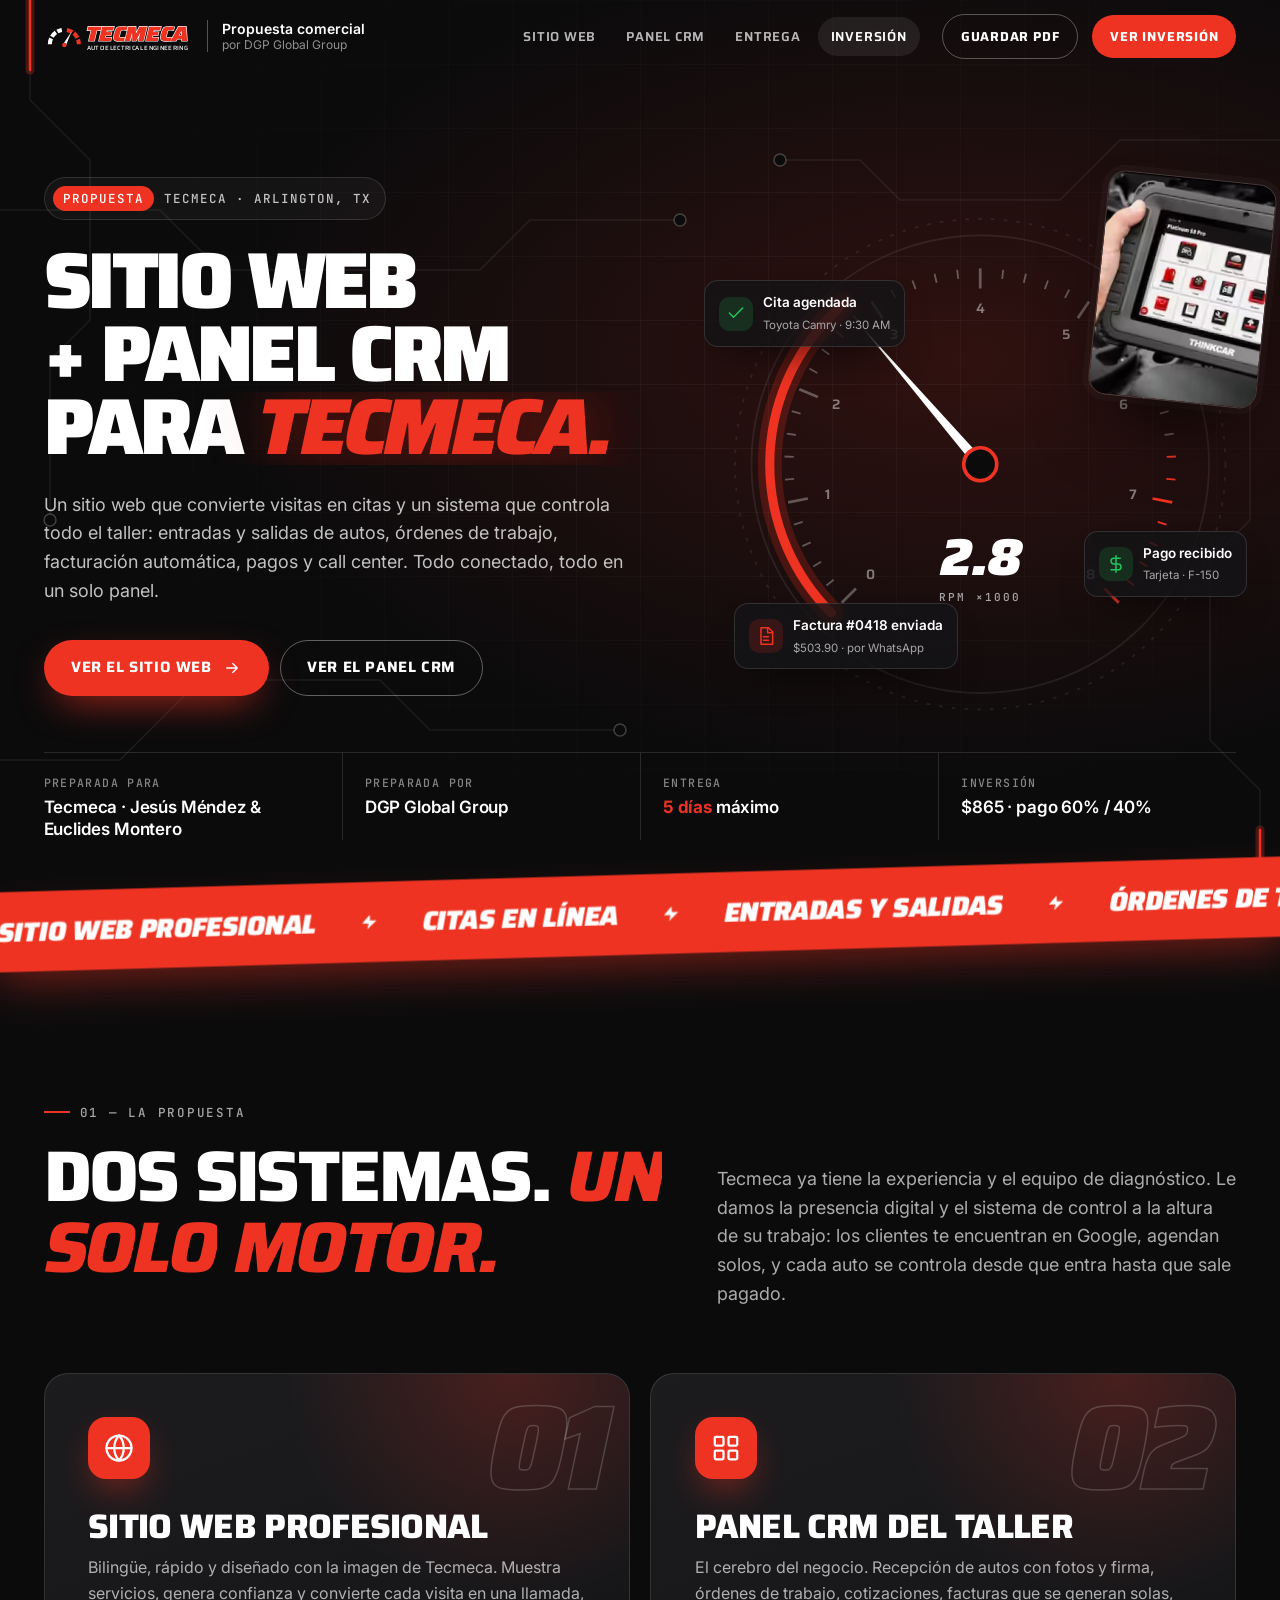
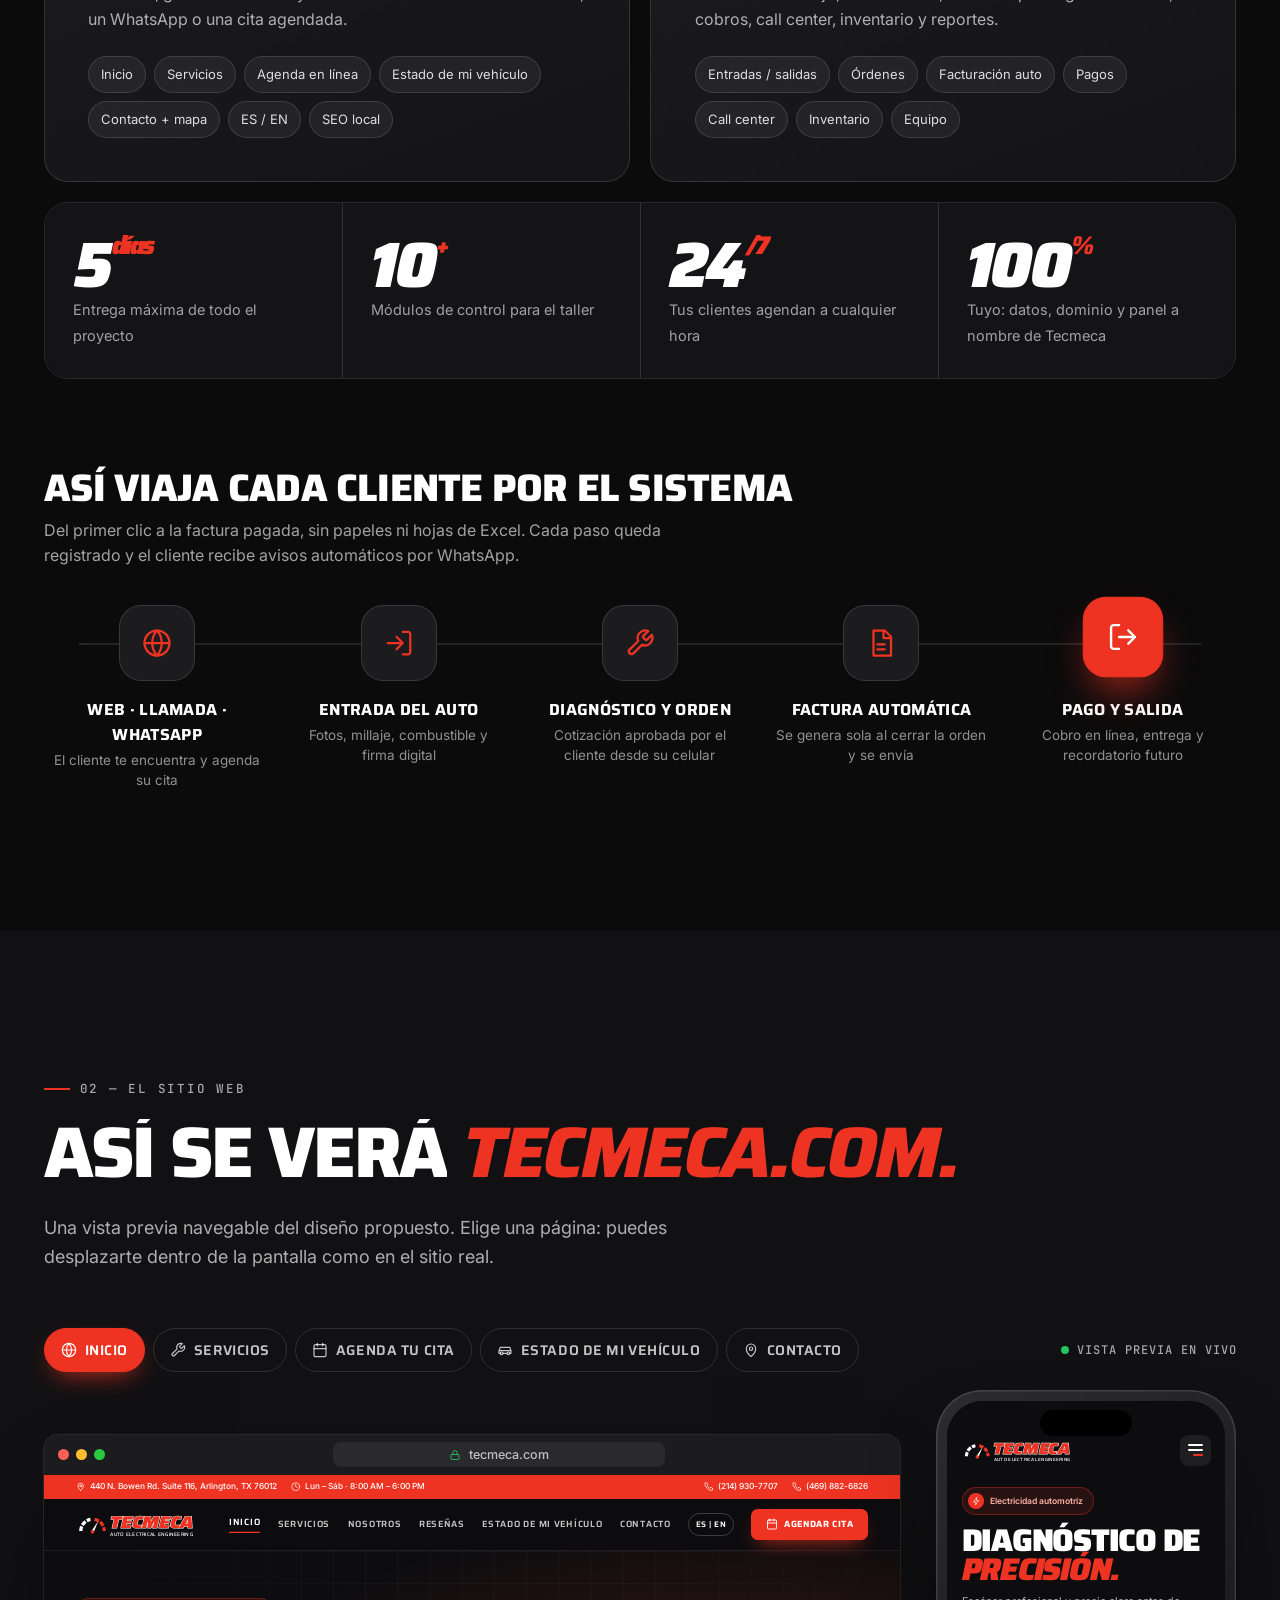
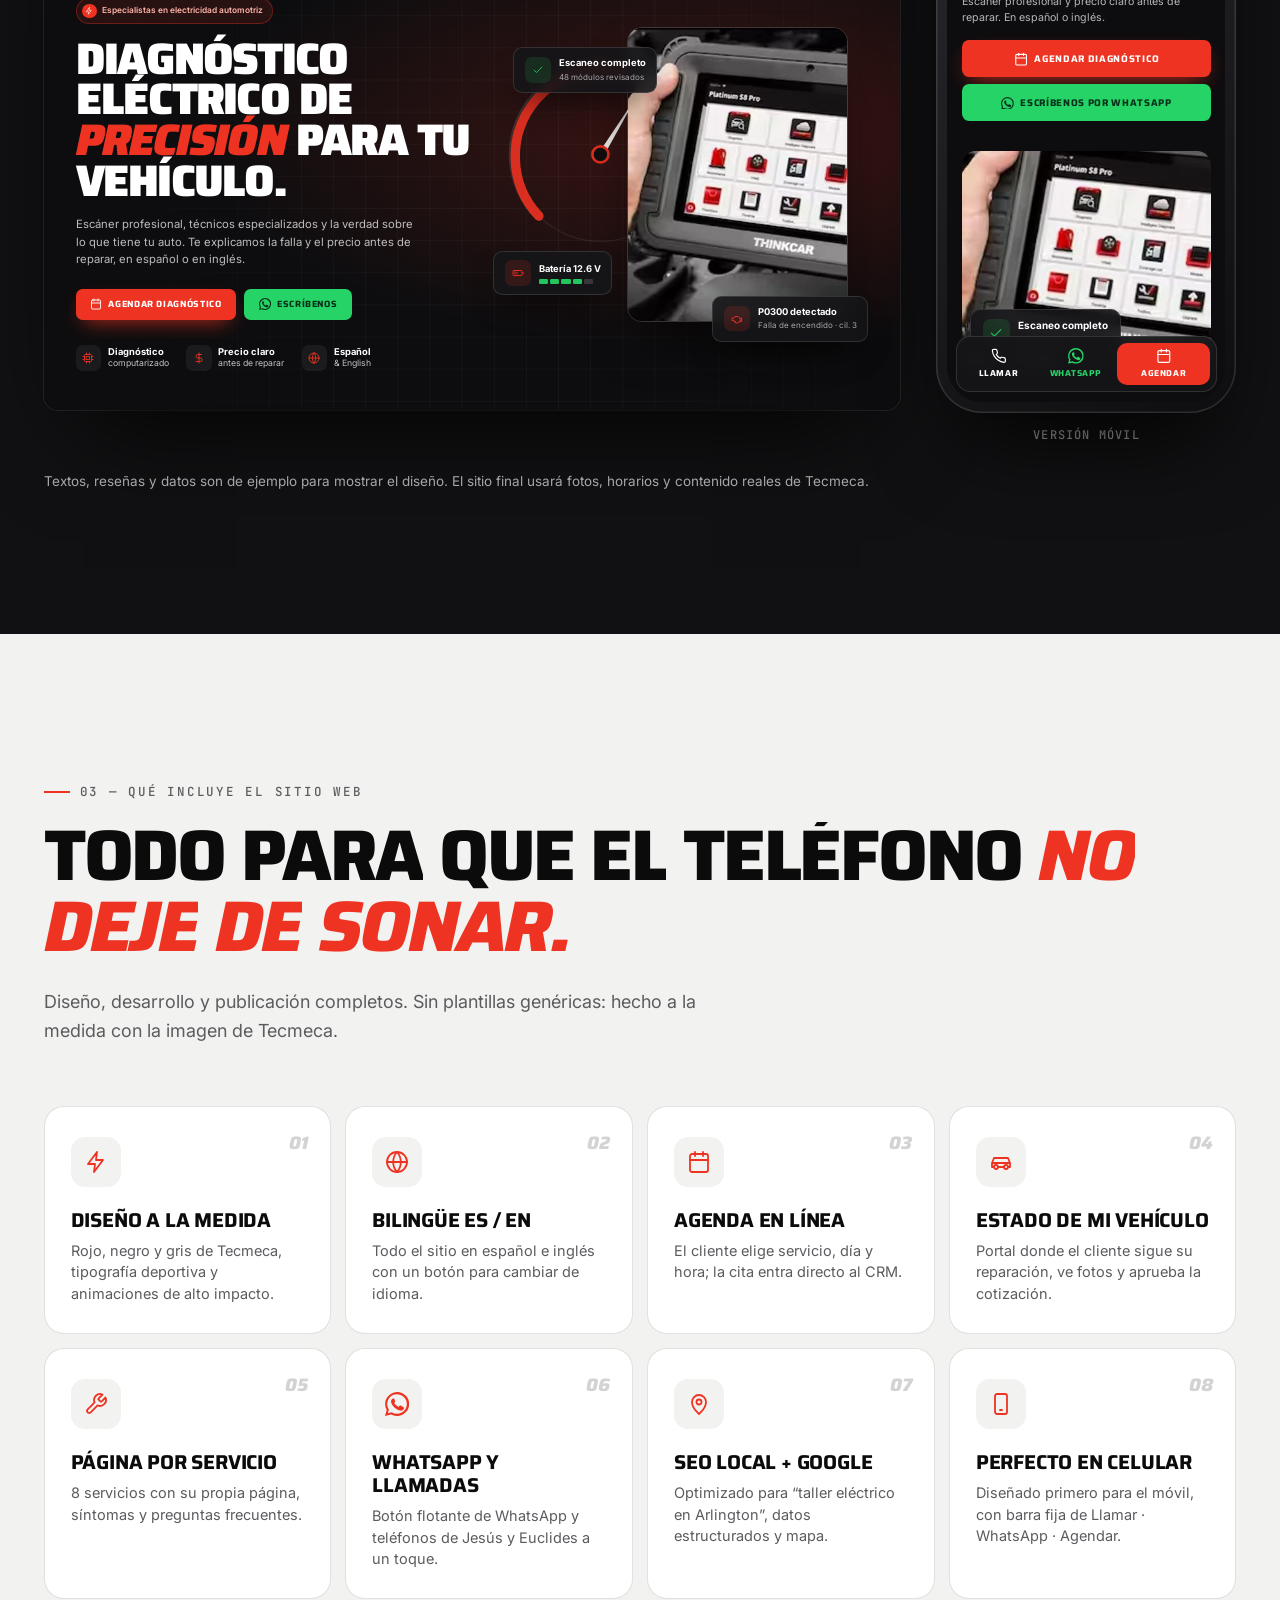
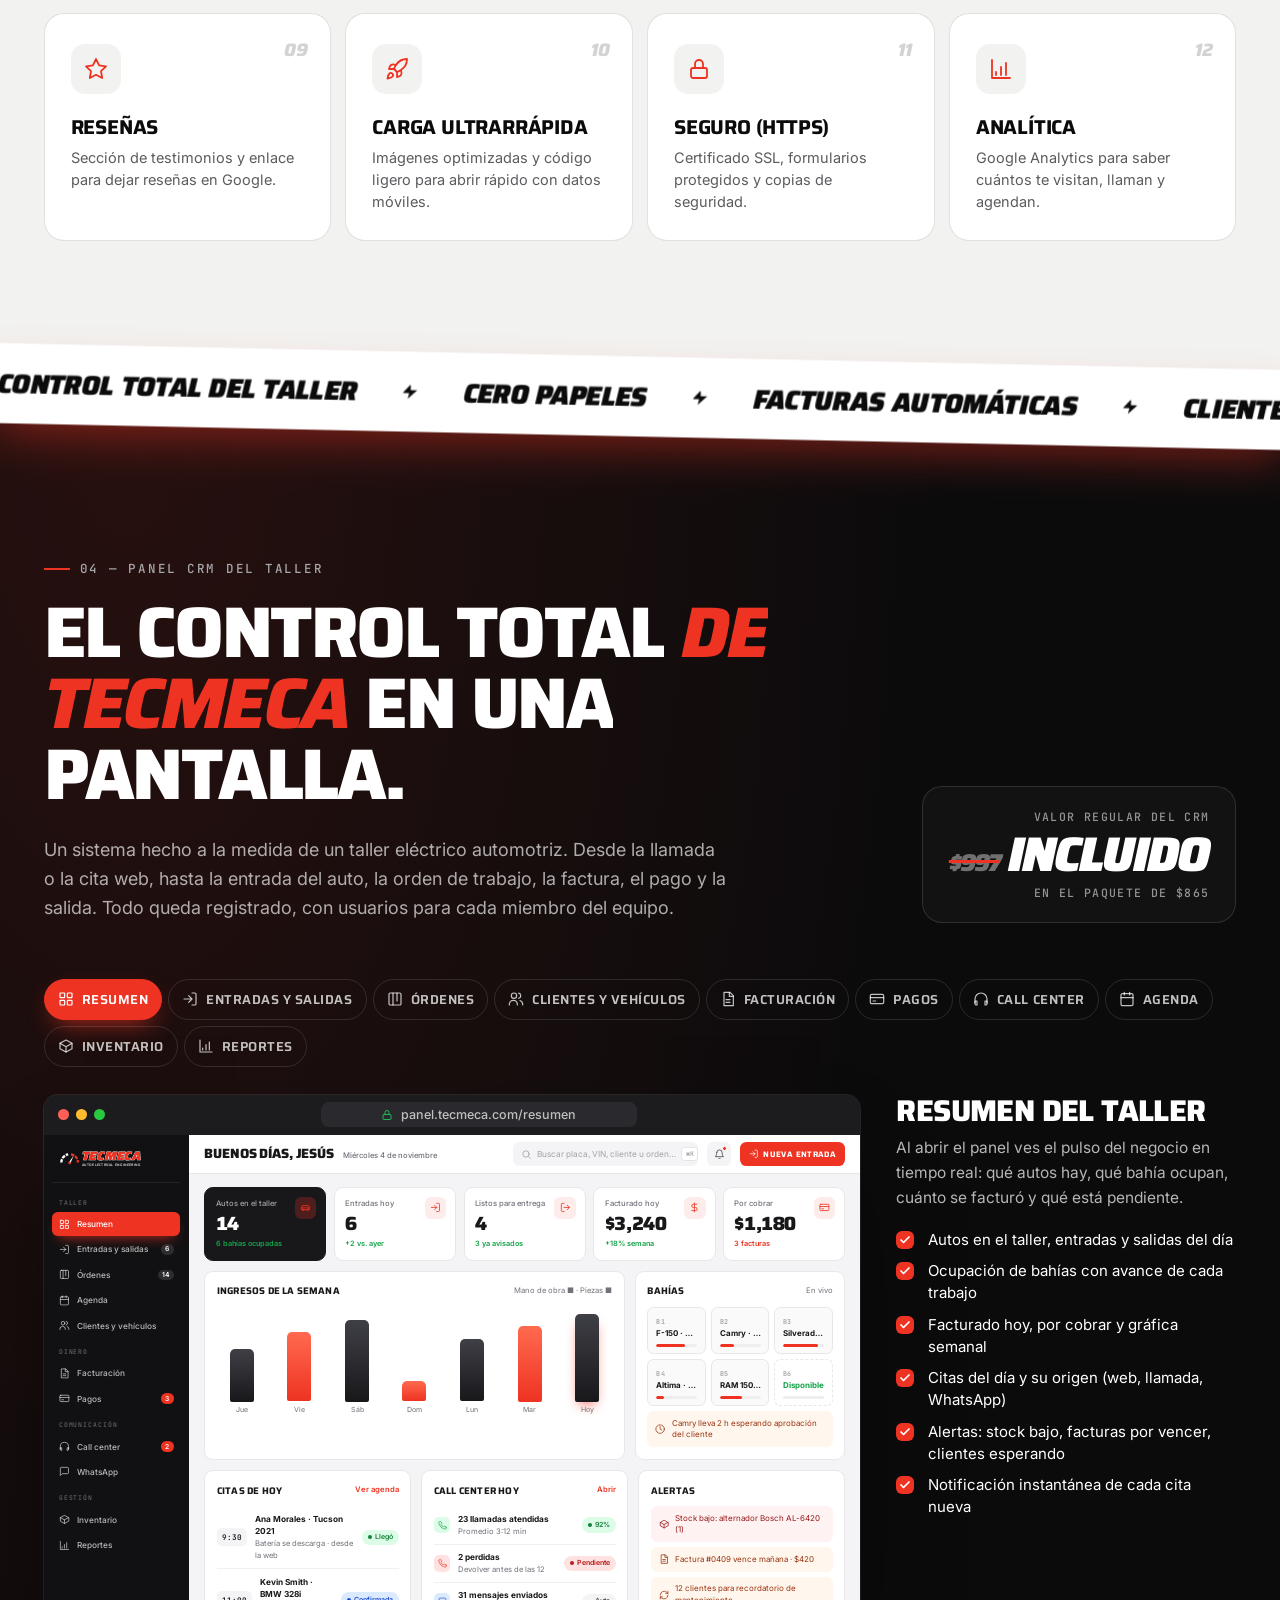
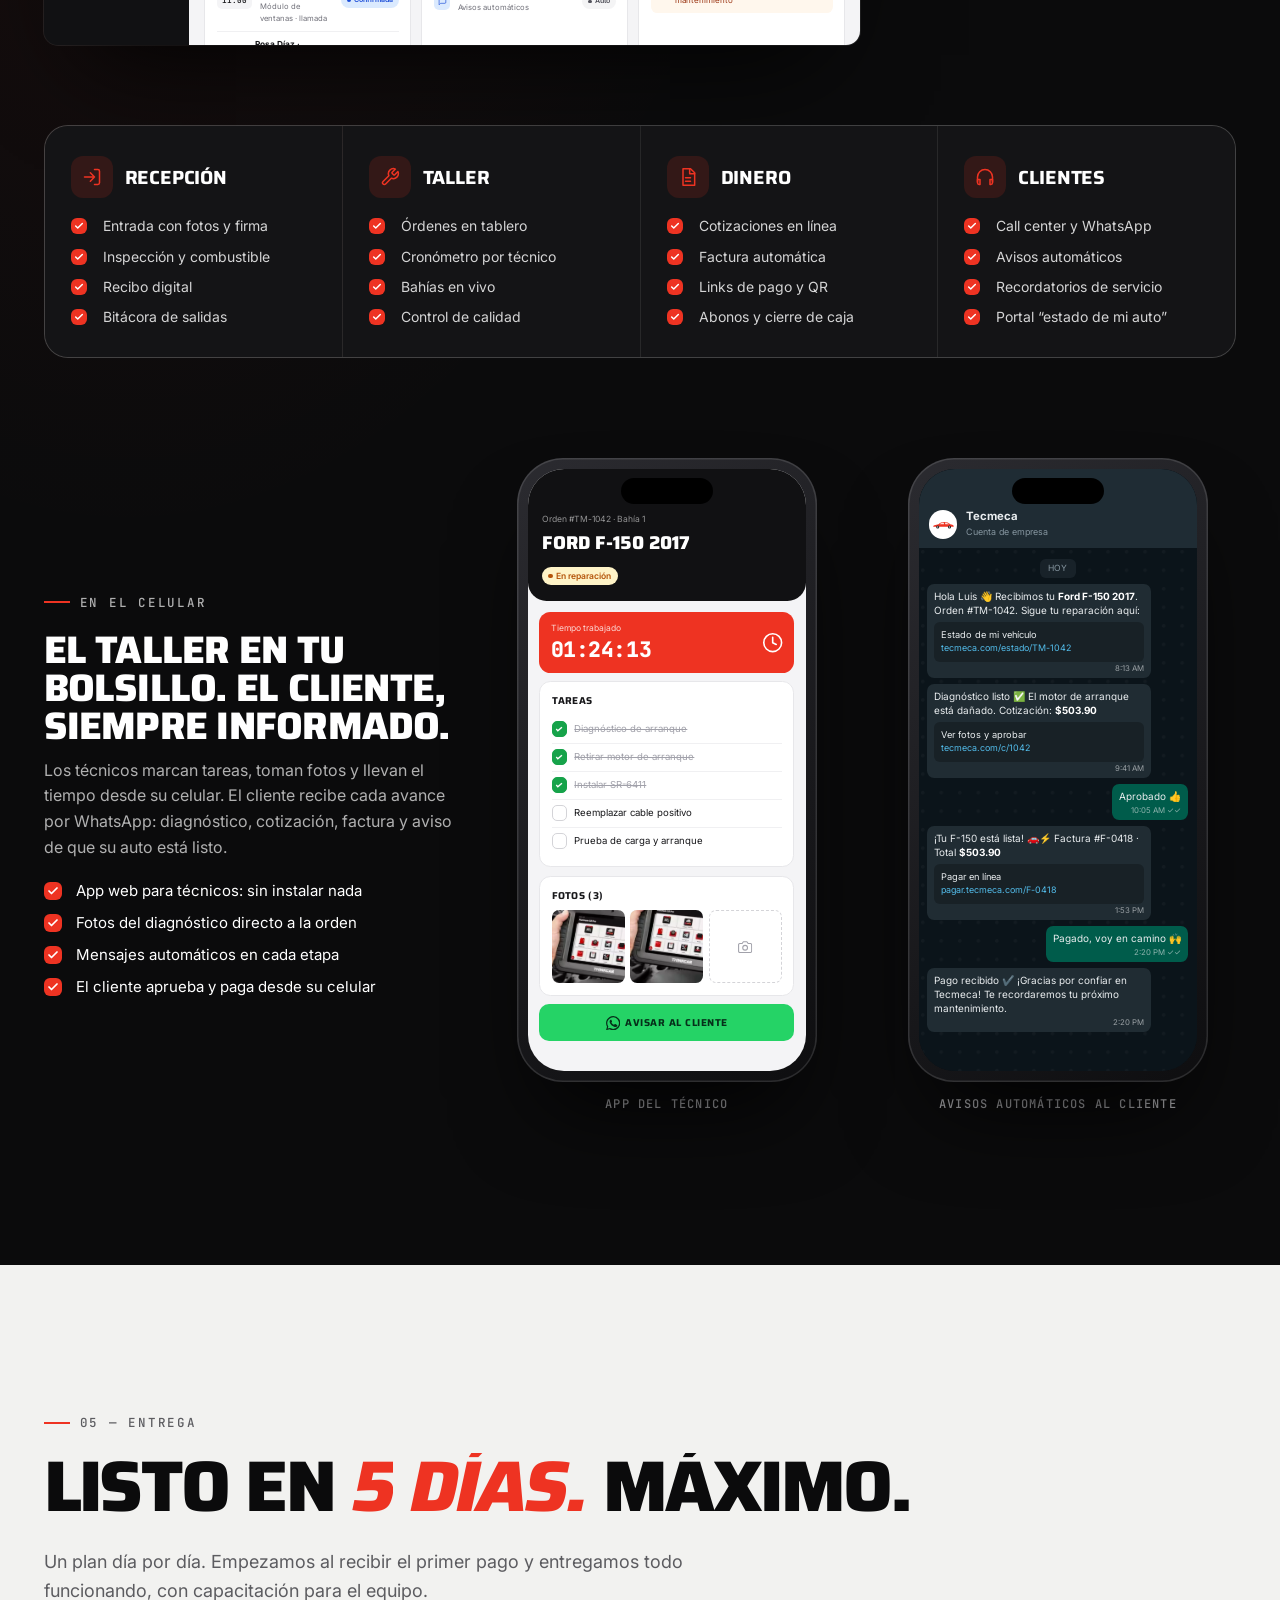
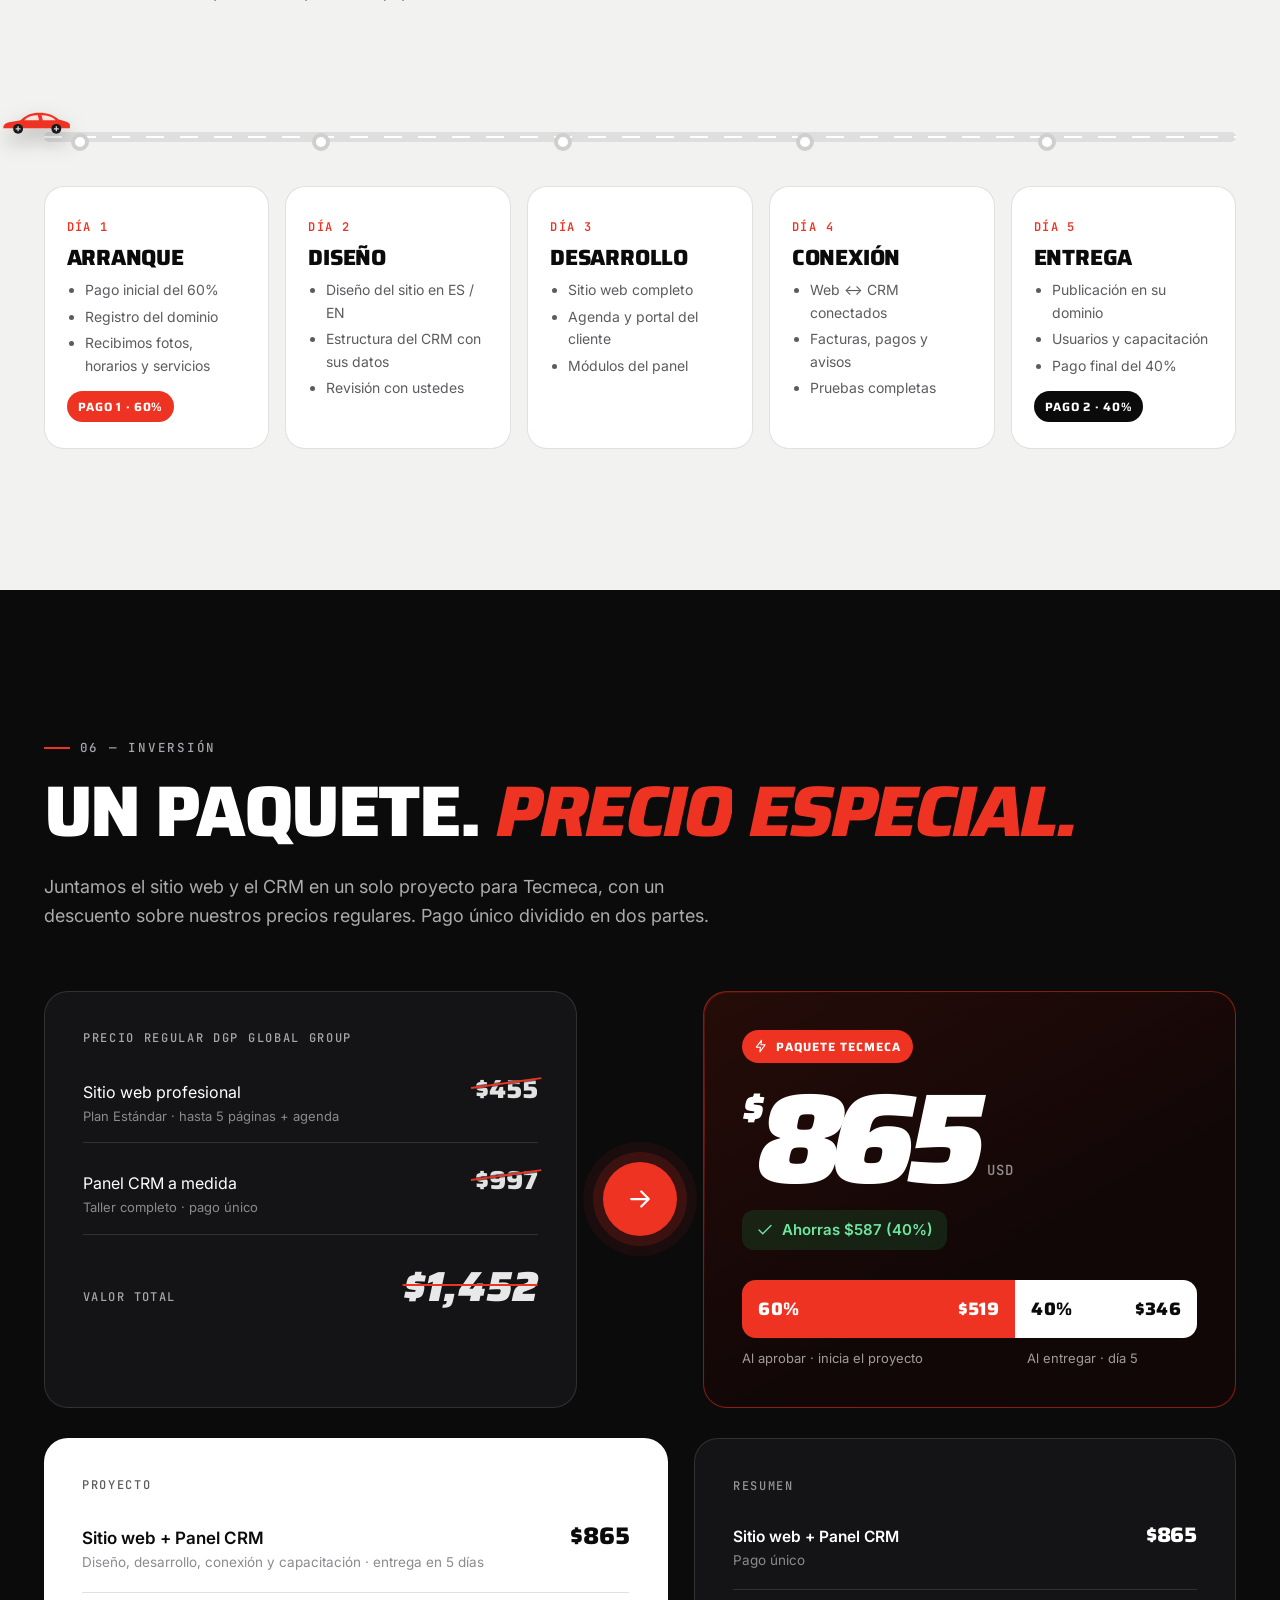
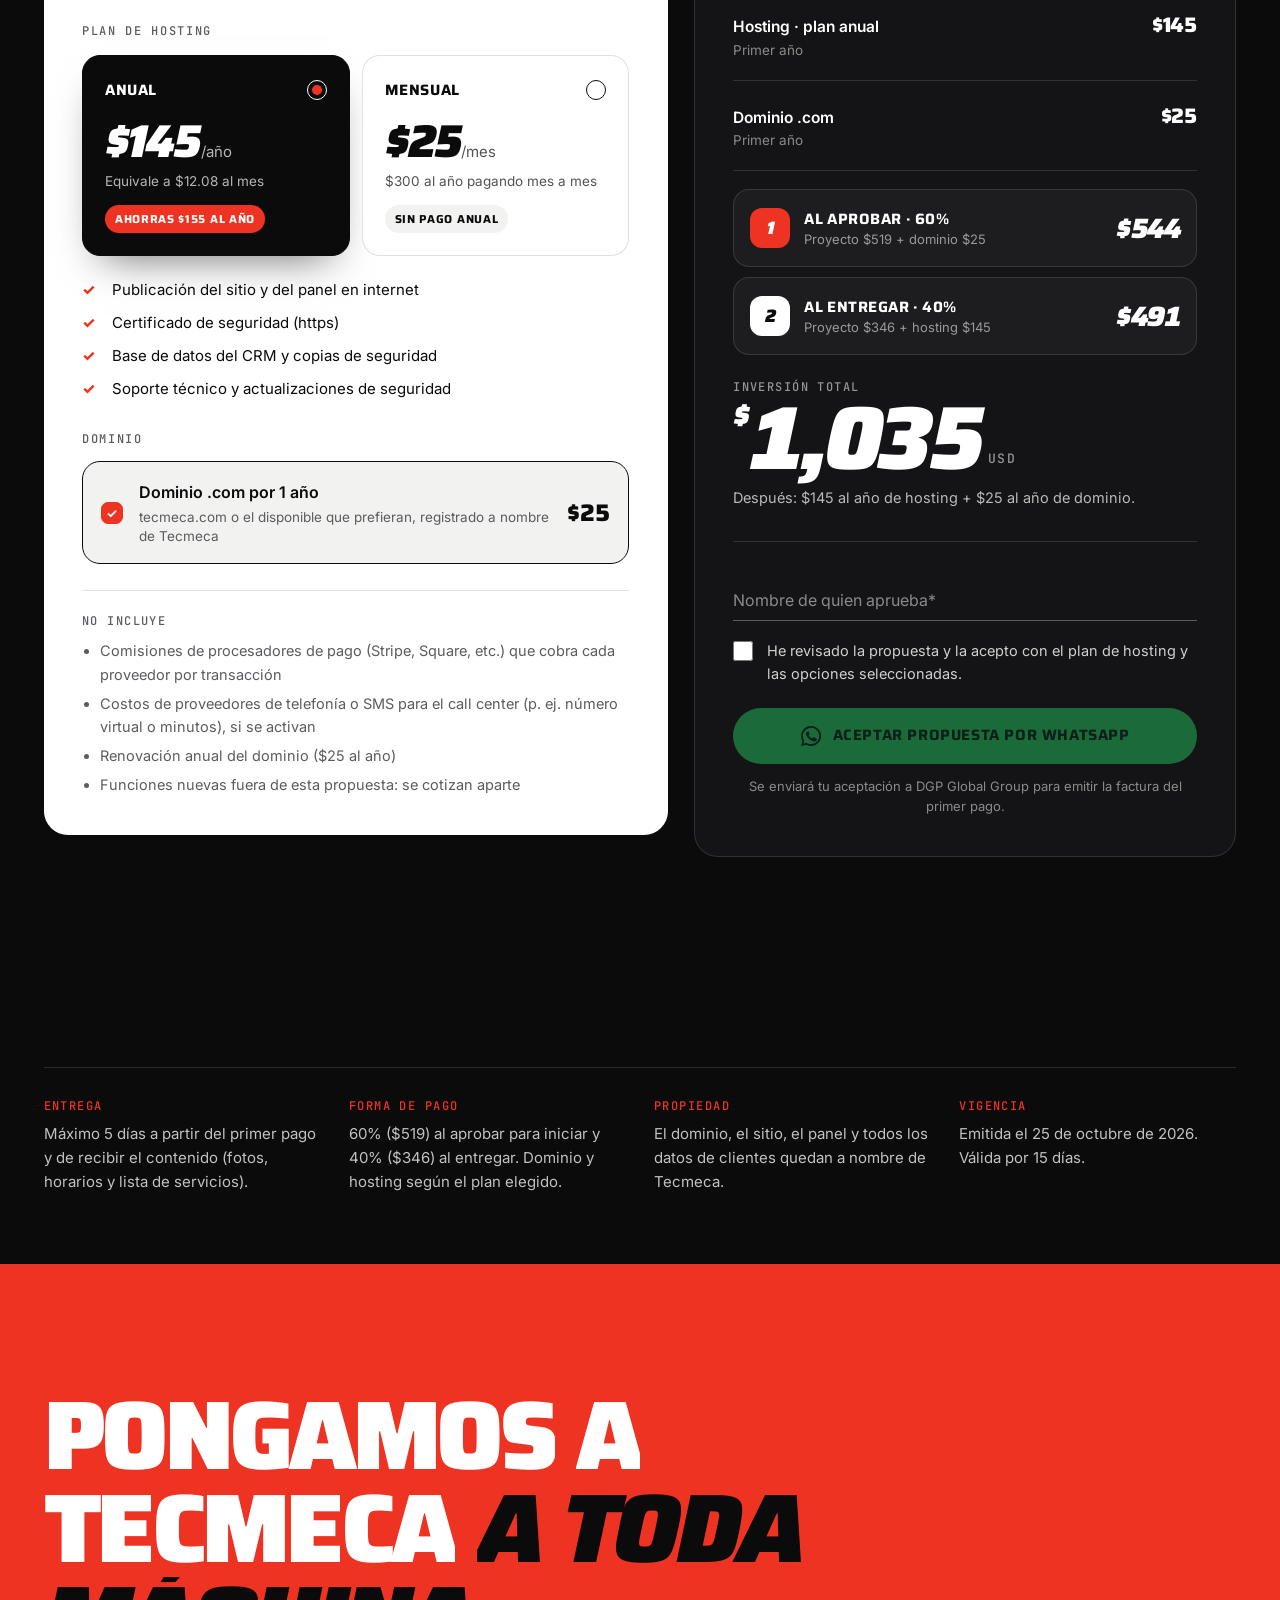
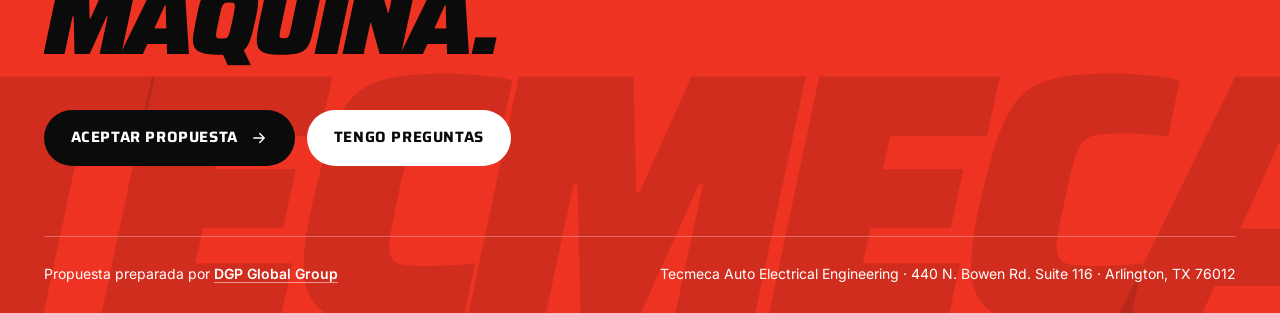
==== commit 307daa6b: "Load proposal fonts without blocking and skip the intro on repeat visits Co-Authored-By: Claude Opus" ====
--- a/propuesta/index.html
+++ b/propuesta/index.html
@@ -15,10 +15,12 @@
   <link rel="icon" type="image/svg+xml" href="../assets/favicon.svg" />
   <link rel="preconnect" href="https://fonts.googleapis.com" />
   <link rel="preconnect" href="https://fonts.gstatic.com" crossorigin />
-  <link href="https://fonts.googleapis.com/css2?family=Saira:ital,wght@0,300..900;1,300..900&family=Inter:wght@400;500;600;700&family=JetBrains+Mono:wght@500;600&display=swap" rel="stylesheet" />
+  <link rel="preload" as="style" href="https://fonts.googleapis.com/css2?family=Saira:ital,wght@0,300..900;1,300..900&family=Inter:wght@400;500;600;700&family=JetBrains+Mono:wght@500;600&display=swap" />
+  <link href="https://fonts.googleapis.com/css2?family=Saira:ital,wght@0,300..900;1,300..900&family=Inter:wght@400;500;600;700&family=JetBrains+Mono:wght@500;600&display=swap" rel="stylesheet" media="print" onload="this.media='all'" />
+  <noscript><link href="https://fonts.googleapis.com/css2?family=Saira:ital,wght@0,300..900;1,300..900&family=Inter:wght@400;500;600;700&family=JetBrains+Mono:wght@500;600&display=swap" rel="stylesheet" /></noscript>
   <link rel="stylesheet" href="styles.css" />
   <link rel="stylesheet" href="mock.css" />
-  <script>document.documentElement.classList.add("js");</script>
+  <script>document.documentElement.classList.add("js"); try { if (sessionStorage.getItem("tecmeca-intro") === "1") document.documentElement.classList.add("intro-seen"); } catch (e) {}</script>
 </head>
 <body class="is-loading">
 
--- a/propuesta/styles.css
+++ b/propuesta/styles.css
@@ -45,7 +45,7 @@
 @keyframes curtain { 0% { transform: scaleY(0); transform-origin: bottom; } 45% { transform: scaleY(1); transform-origin: bottom; } 55% { transform: scaleY(1); transform-origin: top; } 100% { transform: scaleY(0); transform-origin: top; } }
 .loader.is-out .loader__inner { animation: fadeOut .4s ease forwards; }
 @keyframes fadeOut { to { opacity: 0; transform: scale(.94); } }
-.loader.is-gone { display: none; }
+.loader.is-gone, .intro-seen .loader { display: none; }
 
 /* ---------- cursor + progress ---------- */
 .cursor { position: fixed; z-index: 150; left: 0; top: 0; width: 8px; height: 8px; margin: -4px 0 0 -4px; border-radius: 50%; background: var(--red); pointer-events: none; opacity: 0; }
@@ -86,11 +86,12 @@
 
 /* ---------- hero ---------- */
 .hero { min-height: 100vh; min-height: 100svh; padding: 130px 0 60px; overflow: hidden; display: flex; align-items: flex-end; background: radial-gradient(ellipse at 75% 40%, rgba(238,51,34,.16), transparent 55%), var(--ink); }
-.hero__grid { position: absolute; inset: 0; background-image: linear-gradient(rgba(255,255,255,.04) 1px, transparent 1px), linear-gradient(90deg, rgba(255,255,255,.04) 1px, transparent 1px); background-size: 64px 64px; mask-image: radial-gradient(ellipse at 60% 40%, #000 10%, transparent 70%); -webkit-mask-image: radial-gradient(ellipse at 60% 40%, #000 10%, transparent 70%); animation: gridMove 20s linear infinite; }
-@keyframes gridMove { to { background-position: 64px 64px, 64px 64px; } }
+.hero__grid { position: absolute; inset: 0; overflow: hidden; mask-image: radial-gradient(ellipse at 60% 40%, #000 10%, transparent 70%); -webkit-mask-image: radial-gradient(ellipse at 60% 40%, #000 10%, transparent 70%); }
+.hero__grid::before { content: ""; position: absolute; inset: -64px 0 0 -64px; will-change: transform; animation: gridMove 20s linear infinite; background-image: linear-gradient(rgba(255,255,255,.04) 1px, transparent 1px), linear-gradient(90deg, rgba(255,255,255,.04) 1px, transparent 1px); background-size: 64px 64px; }
+@keyframes gridMove { to { transform: translate(64px, 64px); } }
 .circuit { position: absolute; inset: 0; width: 100%; height: 100%; pointer-events: none; }
 .circuit .trace { fill: none; stroke: rgba(255,255,255,.07); stroke-width: 1.5; }
-.circuit .pulse { fill: none; stroke: var(--red); stroke-width: 2.5; stroke-linecap: round; stroke-dasharray: 70 1500; filter: drop-shadow(0 0 6px var(--red)); animation: current 5.5s linear infinite; animation-delay: var(--d, 0s); }
+.circuit .pulse { fill: none; stroke: var(--red); stroke-width: 2.5; stroke-linecap: round; stroke-dasharray: 70 1500; animation: current 5.5s linear infinite; animation-delay: var(--d, 0s); }
 .circuit .node { fill: var(--ink); stroke: rgba(255,255,255,.22); stroke-width: 1.5; }
 @keyframes current { from { stroke-dashoffset: 1570; } to { stroke-dashoffset: 0; } }
 #sparks { position: absolute; inset: 0; width: 100%; height: 100%; pointer-events: none; z-index: 1; }
@@ -102,12 +103,12 @@
 .hero h1 .ln { display: block; overflow: hidden; padding-bottom: .04em; }
 .hero h1 .ln > span { display: inline-block; transform: translateY(110%) skewY(6deg); }
 .hero h1 em { font-style: italic; color: var(--red); text-shadow: 0 0 60px rgba(238,51,34,.45); }
-.is-ready .hero h1 .ln > span { animation: lineUp 1.2s var(--ease) forwards; animation-delay: calc(.1s + var(--i) * .12s); }
+.is-ready .hero h1 .ln > span { animation: lineUp .9s var(--ease) forwards; animation-delay: calc(var(--i) * .08s); }
 @keyframes lineUp { to { transform: none; } }
 .hero__lead { max-width: 580px; font-size: 18px; color: rgba(255,255,255,.75); margin: 0 0 34px; }
 .hero__actions { display: flex; flex-wrap: wrap; gap: 12px; margin-bottom: 56px; }
 .hero [data-in] { opacity: 0; transform: translateY(40px); }
-.is-ready .hero [data-in] { animation: rise 1.2s var(--ease) forwards; animation-delay: var(--d, 0s); }
+.is-ready .hero [data-in] { animation: rise .9s var(--ease) forwards; animation-delay: var(--d, 0s); }
 @keyframes rise { to { opacity: 1; transform: none; } }
 .meta { display: grid; grid-template-columns: repeat(4, 1fr); border-top: 1px solid var(--line-l); }
 .meta div { padding: 22px 22px 0 0; }
@@ -122,7 +123,7 @@
 .hv__gauge .ring { fill: none; stroke: rgba(255,255,255,.08); stroke-width: 2; }
 .hv__gauge .ticks line { stroke: rgba(255,255,255,.3); stroke-width: 2; }
 .hv__gauge .ticks line.r { stroke: var(--red); }
-.hv__gauge .arc { fill: none; stroke: var(--red); stroke-width: 10; stroke-linecap: round; filter: drop-shadow(0 0 10px rgba(238,51,34,.8)); stroke-dasharray: 880; stroke-dashoffset: 880; transition: stroke-dashoffset 2.2s var(--ease); }
+.hv__gauge .arc { fill: none; stroke: var(--red); stroke-width: 10; stroke-linecap: round; stroke-dasharray: 880; stroke-dashoffset: 880; transition: stroke-dashoffset 2.2s var(--ease); }
 .hv__gauge .nums text { fill: rgba(255,255,255,.45); font: 600 15px var(--display); text-anchor: middle; }
 .hv__gauge .needle { transform-origin: 280px 280px; transform: rotate(-135deg); }
 .hv__gauge .hub { fill: var(--ink); stroke: var(--red); stroke-width: 4; }
@@ -148,21 +149,21 @@
 /* ---------- marquee ---------- */
 .marquee { position: relative; z-index: 3; overflow: hidden; background: var(--red); color: #fff; padding: 18px 0; transform: rotate(-1.6deg) scale(1.04); margin: -24px 0; box-shadow: 0 20px 50px -20px rgba(238,51,34,.7); }
 .marquee--alt { background: #fff; color: var(--ink); transform: rotate(1.2deg) scale(1.04); }
-.marquee__track { display: flex; width: max-content; animation: marquee 36s linear infinite; }
+.marquee__track { display: flex; width: max-content; will-change: transform; animation: marquee 36s linear infinite; }
 .marquee--alt .marquee__track { animation-direction: reverse; animation-duration: 44s; }
 .marquee span { font: 900 italic 26px var(--display); text-transform: uppercase; white-space: nowrap; padding: 0 22px; display: inline-flex; align-items: center; gap: 44px; letter-spacing: -.01em; }
 .marquee span::after { content: ""; width: 14px; height: 14px; background: currentColor; clip-path: polygon(55% 0, 0 60%, 45% 60%, 35% 100%, 100% 40%, 55% 40%); }
 @keyframes marquee { to { transform: translateX(-50%); } }
 
 /* ---------- reveal ---------- */
-.js .rv { opacity: 0; transform: translateY(50px); transition: opacity 1.1s var(--ease), transform 1.1s var(--ease); transition-delay: var(--d, 0s); }
+.js .rv { opacity: 0; transform: translateY(36px); transition: opacity .8s var(--ease), transform .8s var(--ease); transition-delay: var(--d, 0s); }
 .js .rv.is-in { opacity: 1; transform: none; }
-.js .rv-x { opacity: 0; transform: translateX(-60px); transition: opacity 1.1s var(--ease), transform 1.1s var(--ease); transition-delay: var(--d, 0s); }
+.js .rv-x { opacity: 0; transform: translateX(-44px); transition: opacity .8s var(--ease), transform .8s var(--ease); transition-delay: var(--d, 0s); }
 .js .rv-x.is-in { opacity: 1; transform: none; }
-.js .rv-s { opacity: 0; transform: scale(.92); transition: opacity 1.2s var(--ease), transform 1.2s var(--ease); transition-delay: var(--d, 0s); }
+.js .rv-s { opacity: 0; transform: scale(.94); transition: opacity .85s var(--ease), transform .85s var(--ease); transition-delay: var(--d, 0s); }
 .js .rv-s.is-in { opacity: 1; transform: none; }
 .split .w { display: inline-block; overflow: hidden; vertical-align: top; padding-bottom: .05em; }
-.split .w > span { display: inline-block; transform: translateY(105%); transition: transform 1s var(--ease); transition-delay: calc(var(--i) * .05s); }
+.split .w > span { display: inline-block; transform: translateY(105%); transition: transform .75s var(--ease); transition-delay: calc(var(--i) * .035s); }
 .split.is-in .w > span { transform: none; }
 
 /* ---------- 01 overview ---------- */
@@ -184,7 +185,8 @@
 .stat + .stat { border-left: 1px solid var(--line-l); }
 .stat b { display: block; font: 900 italic clamp(44px, 5vw, 70px)/1 var(--display); letter-spacing: -.04em; }
 .stat b sup { font-size: .4em; color: var(--red); vertical-align: top; margin-left: 2px; }
-.stat span { color: rgba(255,255,255,.6); font-size: 14.5px; }
+.stat > span { color: rgba(255,255,255,.6); font-size: 14.5px; }
+.stat b span { color: #fff; font-size: 1em; }
 
 /* pipeline */
 .pipe { margin-top: 90px; }
@@ -314,12 +316,12 @@
 .vrow { display: flex; justify-content: space-between; align-items: baseline; gap: 16px; padding: 16px 0; border-bottom: 1px solid var(--line-l); }
 .vrow span { font-size: 16px; }
 .vrow span small { display: block; color: rgba(255,255,255,.5); font-size: 13px; }
-.vrow s { font: 700 24px var(--display); color: rgba(255,255,255,.55); position: relative; text-decoration: none; white-space: nowrap; }
-.vrow s::after { content: ""; position: absolute; left: -4px; right: -4px; top: 52%; height: 3px; background: var(--red); transform: scaleX(0); transform-origin: left; transition: transform .8s var(--ease); transition-delay: var(--d, .3s); }
+.vrow s { font: 800 26px var(--display); color: rgba(255,255,255,.88); position: relative; text-decoration: none; white-space: nowrap; }
+.vrow s::after { content: ""; position: absolute; left: -4px; right: -4px; top: 50%; height: 2px; margin-top: -1px; background: var(--red); box-shadow: 0 0 0 1px rgba(20,20,22,.6); rotate: -8deg; transform: scaleX(0); transform-origin: left; transition: transform .8s var(--ease); transition-delay: var(--d, .3s); }
 .is-in .vrow s::after, .vrow.is-in s::after { transform: scaleX(1); }
 .vtotal { display: flex; justify-content: space-between; align-items: baseline; padding-top: 18px; }
 .vtotal span { font: 500 12px var(--mono); letter-spacing: .12em; text-transform: uppercase; color: var(--steel); }
-.vtotal s { font: 900 italic 40px var(--display); color: rgba(255,255,255,.45); text-decoration: line-through; text-decoration-color: var(--red); text-decoration-thickness: 4px; }
+.vtotal s { font: 900 italic 42px var(--display); color: rgba(255,255,255,.9); text-decoration: line-through; text-decoration-color: var(--red); text-decoration-thickness: 2px; }
 .value__arrow { display: grid; place-items: center; }
 .value__arrow span { width: 74px; height: 74px; border-radius: 50%; display: grid; place-items: center; background: var(--red); box-shadow: 0 0 0 10px rgba(238,51,34,.15), 0 0 0 20px rgba(238,51,34,.07); animation: pulse 2s ease-in-out infinite; }
 .value__arrow .ic { width: 30px; height: 30px; color: #fff; }
@@ -335,7 +337,7 @@
 .deal__save { display: inline-flex; gap: 8px; align-items: center; margin: 14px 0 22px; padding: 8px 14px; border-radius: 12px; background: rgba(34,197,94,.14); color: #6ee7a0; font-weight: 600; font-size: 15px; }
 .split-bar { margin-top: 8px; }
 .split-bar__track { display: flex; height: 58px; border-radius: 14px; overflow: hidden; background: rgba(255,255,255,.06); }
-.split-bar__a, .split-bar__b { display: flex; align-items: center; justify-content: space-between; padding: 0 16px; font: 700 15px var(--display); letter-spacing: .02em; width: 0; transition: width 1.4s var(--ease); white-space: nowrap; overflow: hidden; }
+.split-bar__a, .split-bar__b { display: flex; align-items: center; justify-content: space-between; padding: 0 16px; font: 800 18px var(--display); letter-spacing: .02em; width: 0; transition: width 1.4s var(--ease); white-space: nowrap; overflow: hidden; }
 .split-bar__a { background: var(--red); }
 .split-bar__b { background: #fff; color: var(--ink); transition-delay: .3s; }
 .is-in .split-bar__a { width: 60%; }
@@ -437,6 +439,12 @@
 .mbar small { display: block; font: 500 10.5px var(--mono); letter-spacing: .1em; text-transform: uppercase; color: rgba(255,255,255,.55); line-height: 1.2; }
 .mbar strong { font: 900 italic 24px var(--display); }
 .mbar a { background: var(--red); color: #fff; font: 700 13px var(--display); letter-spacing: .05em; text-transform: uppercase; padding: 13px 18px; border-radius: 999px; white-space: nowrap; }
+
+/* glow layers: cheap replacement for animated drop-shadow filters */
+.circuit .pulse--glow { stroke-width: 9; opacity: .28; }
+.hv__gauge .arc--glow { stroke-width: 26; opacity: .22; }
+/* pause looping animations while their section is off-screen */
+.is-paused, .is-paused *, .is-paused *::before, .is-paused *::after { animation-play-state: paused !important; }
 
 #confetti { position: fixed; inset: 0; z-index: 300; pointer-events: none; width: 100%; height: 100%; }
 
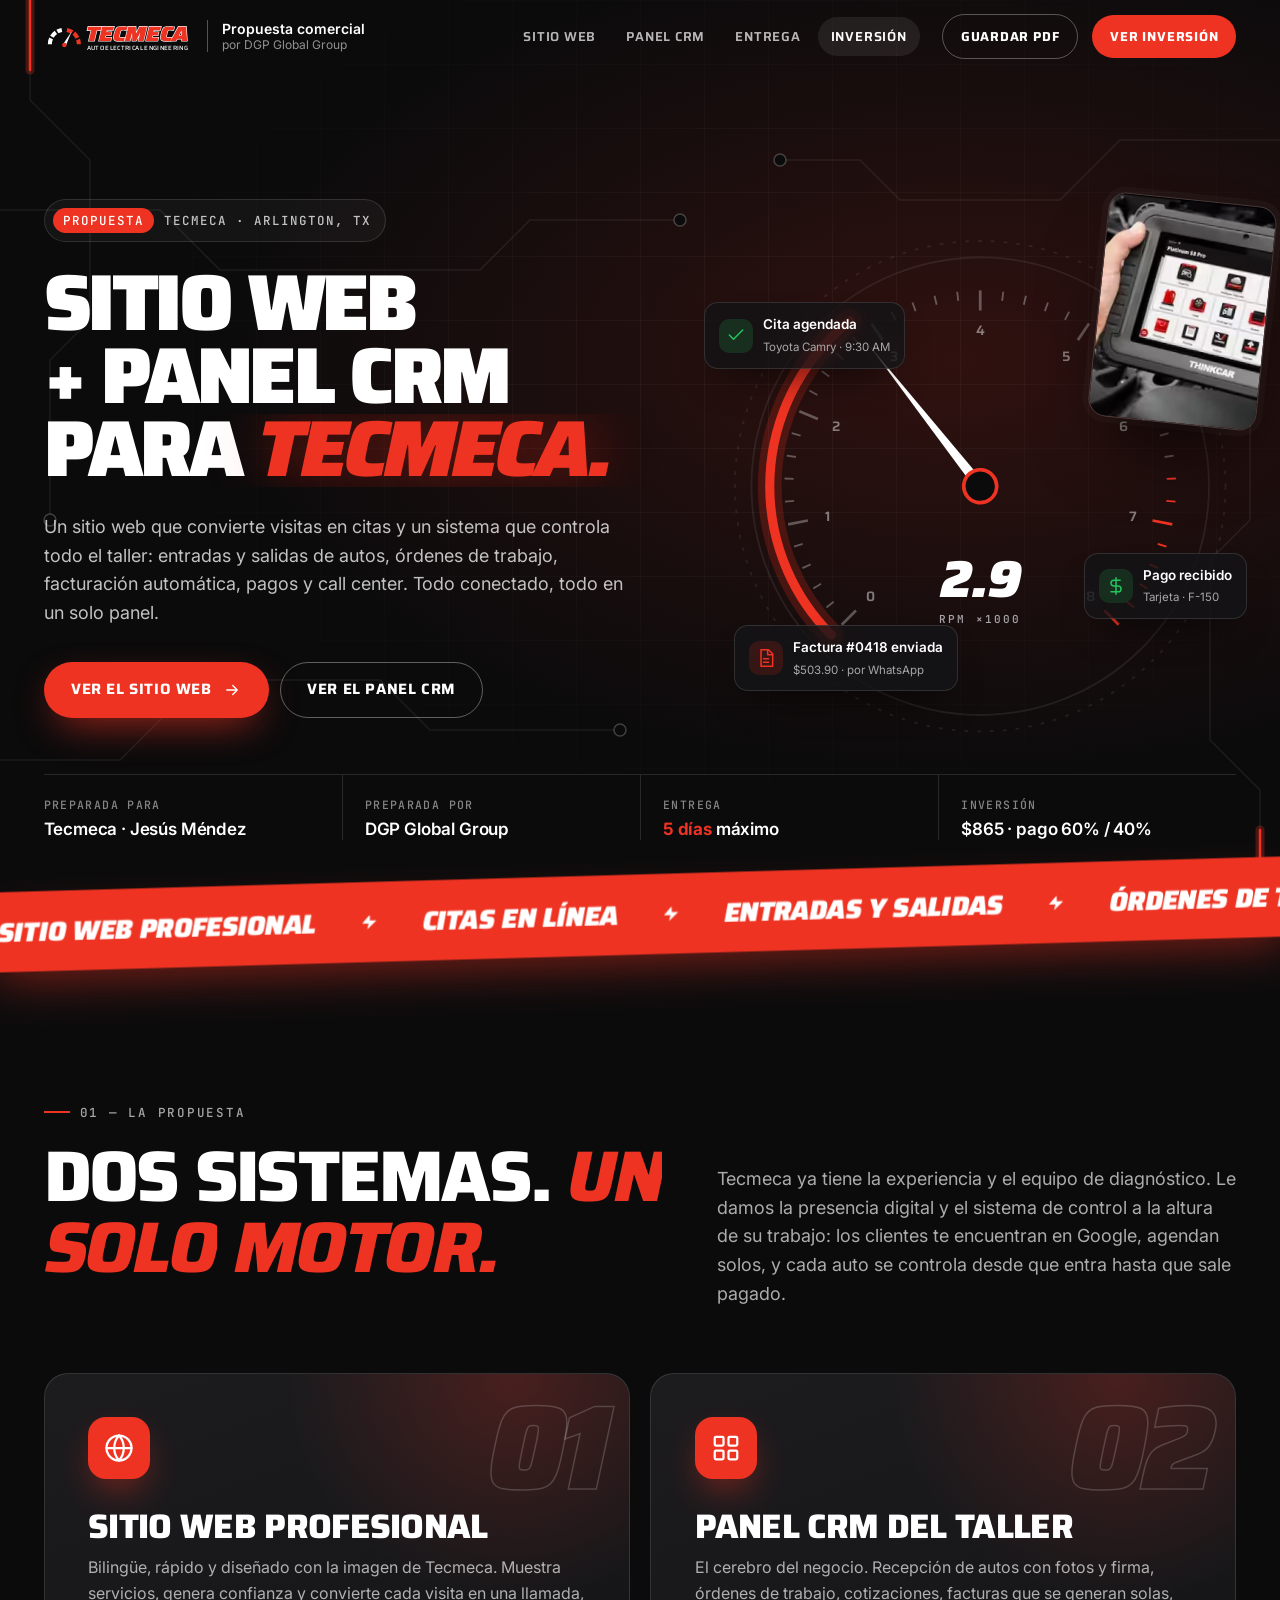
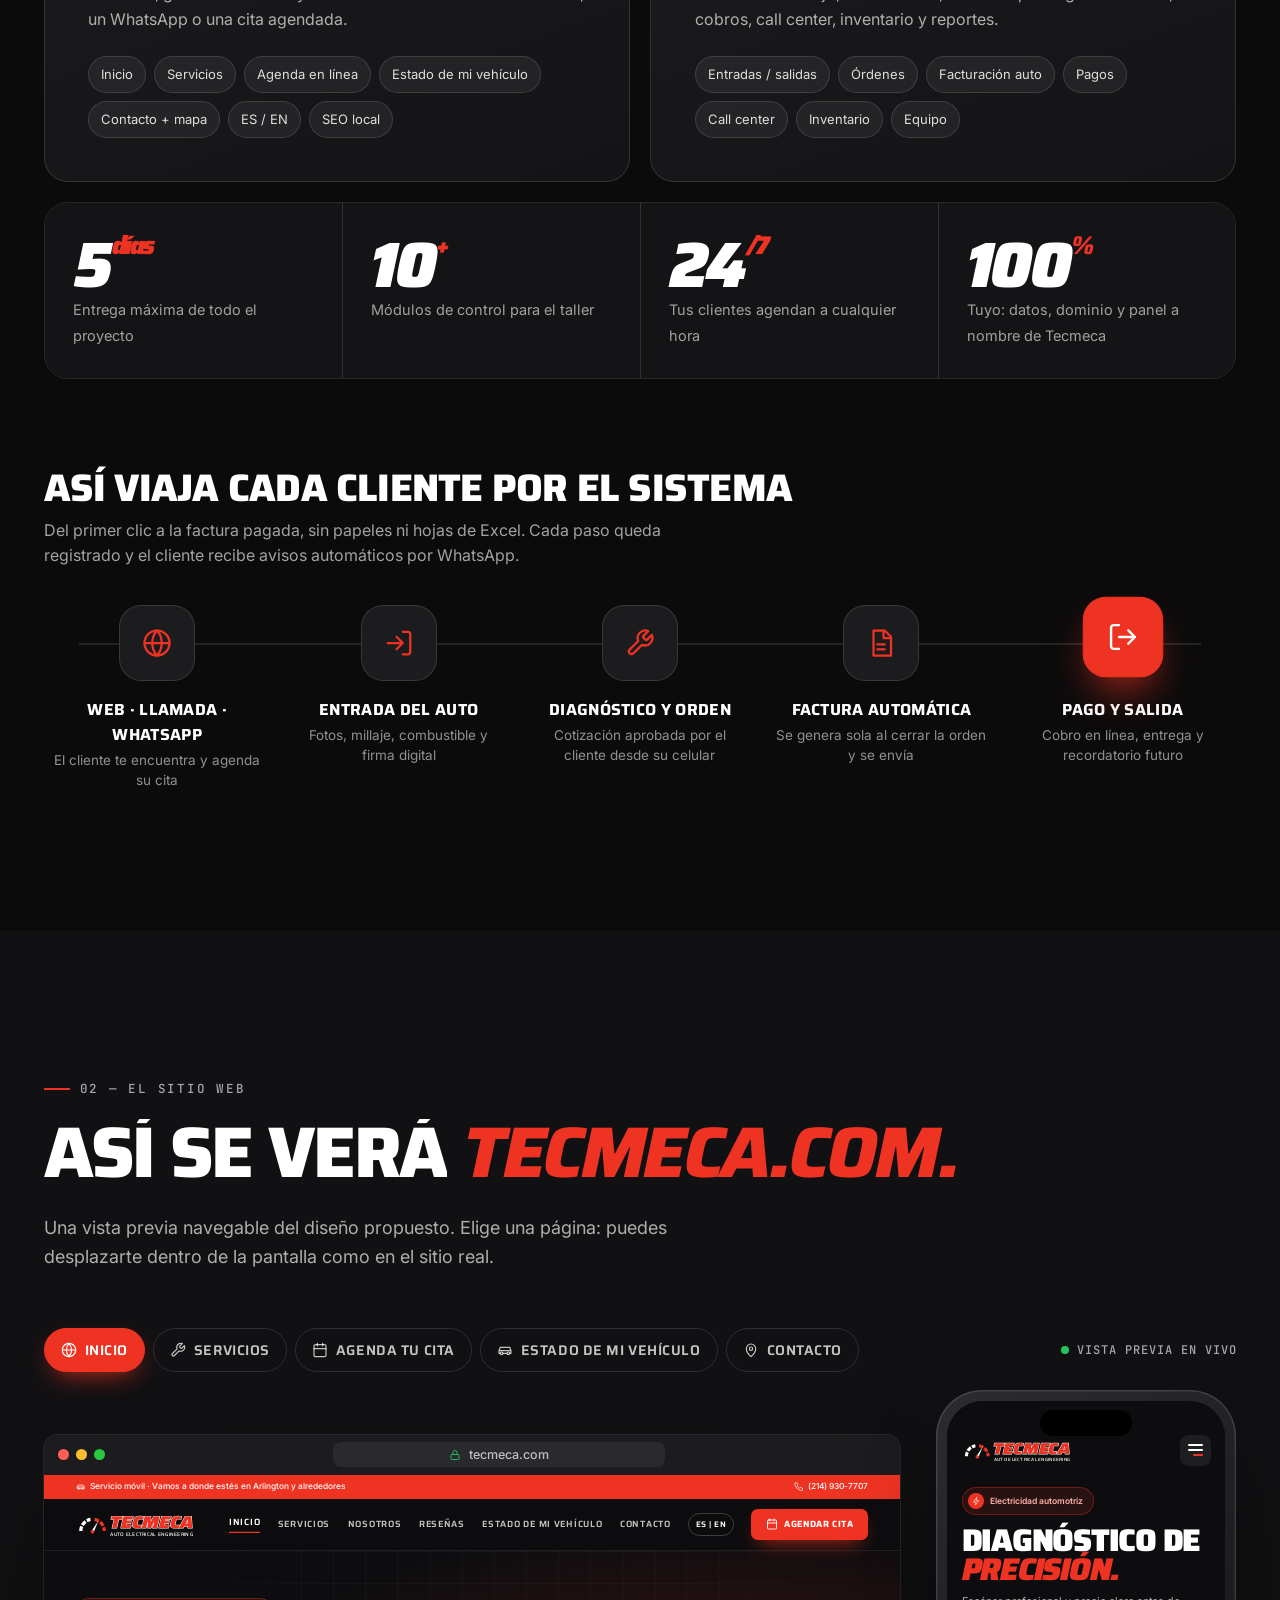
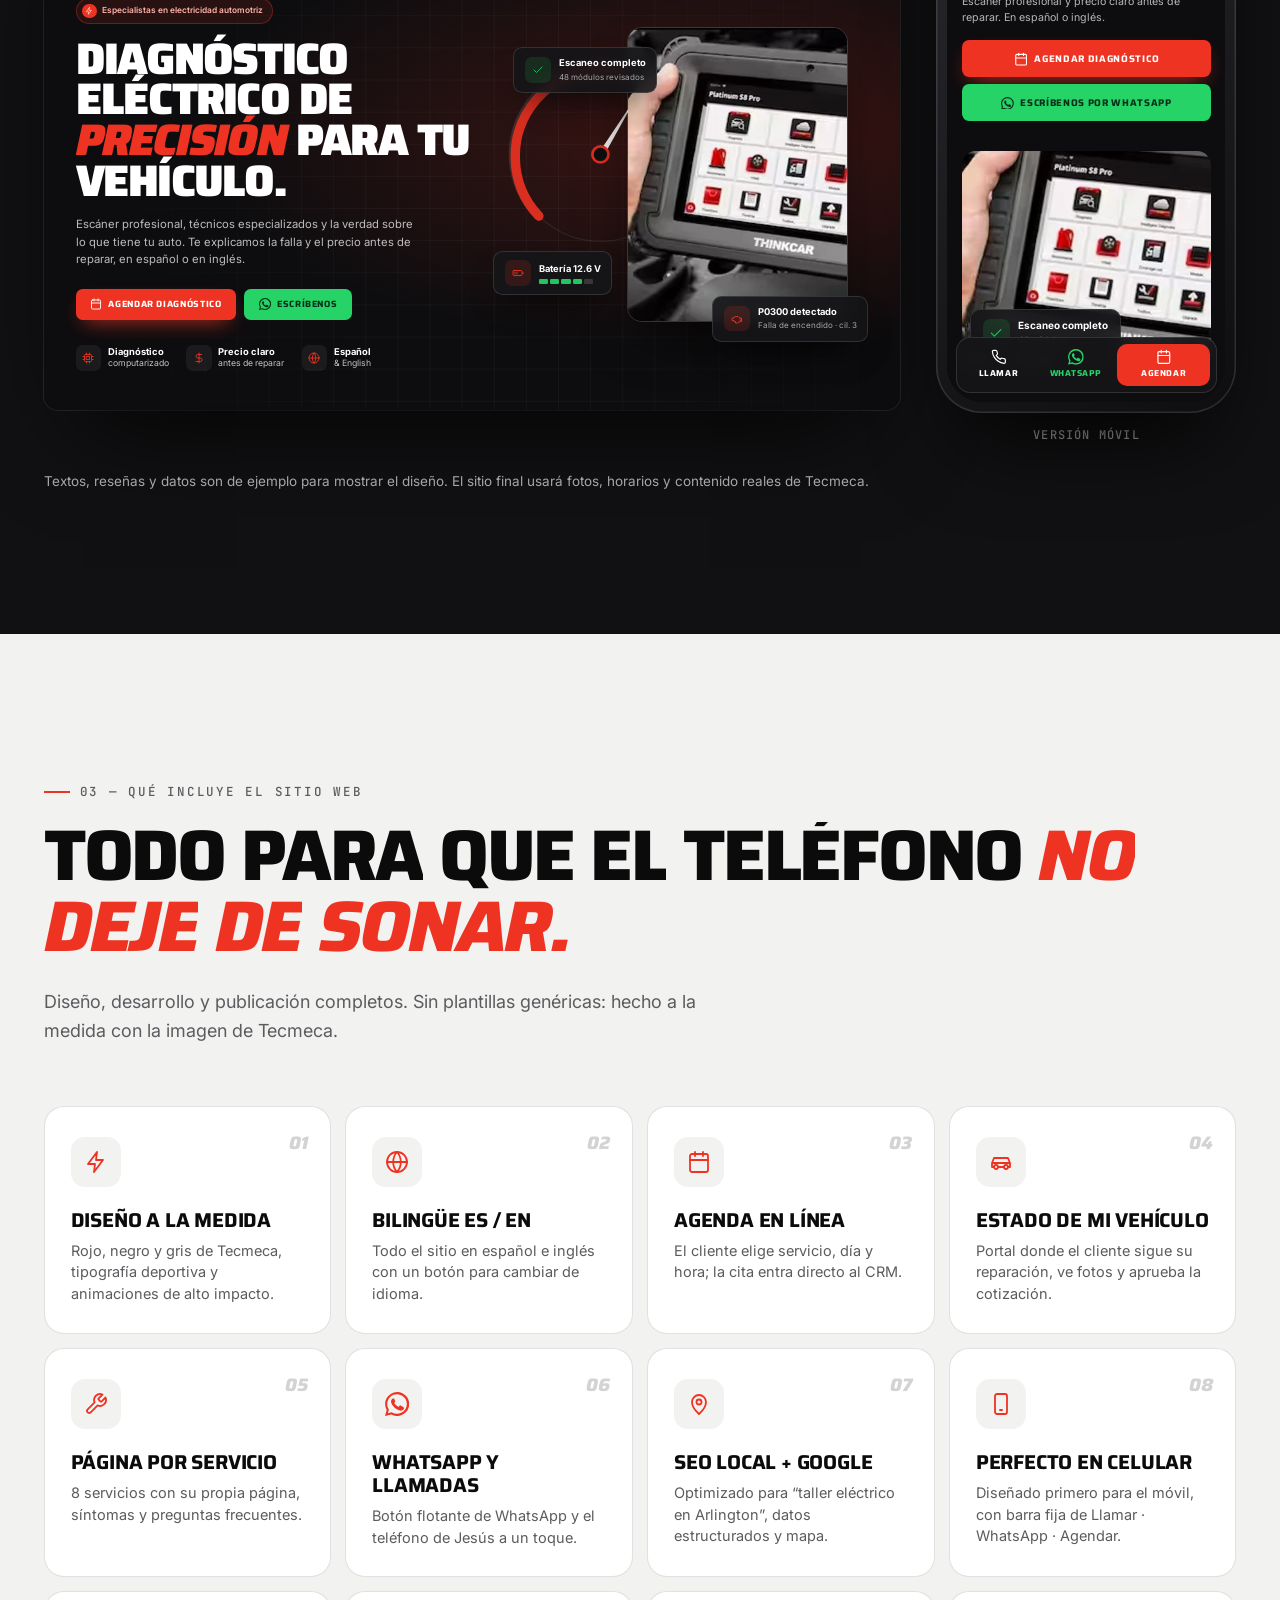
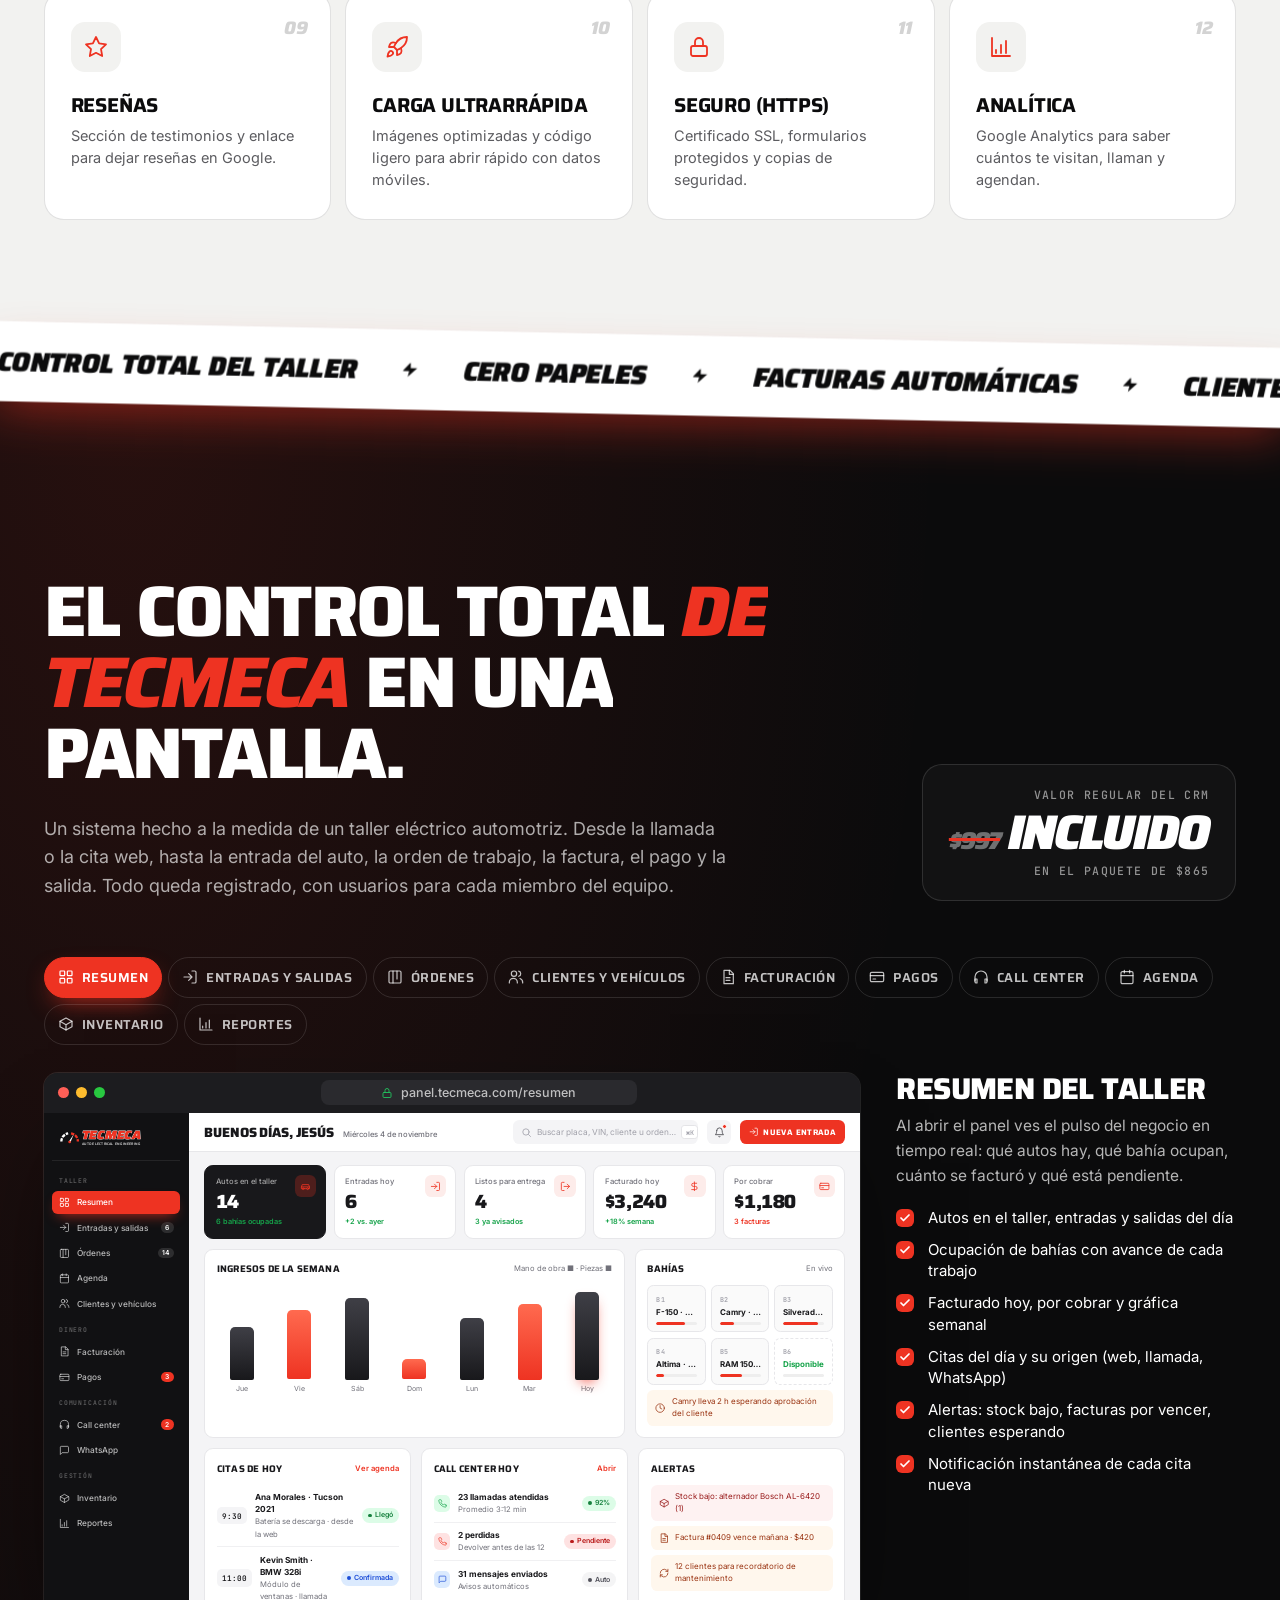
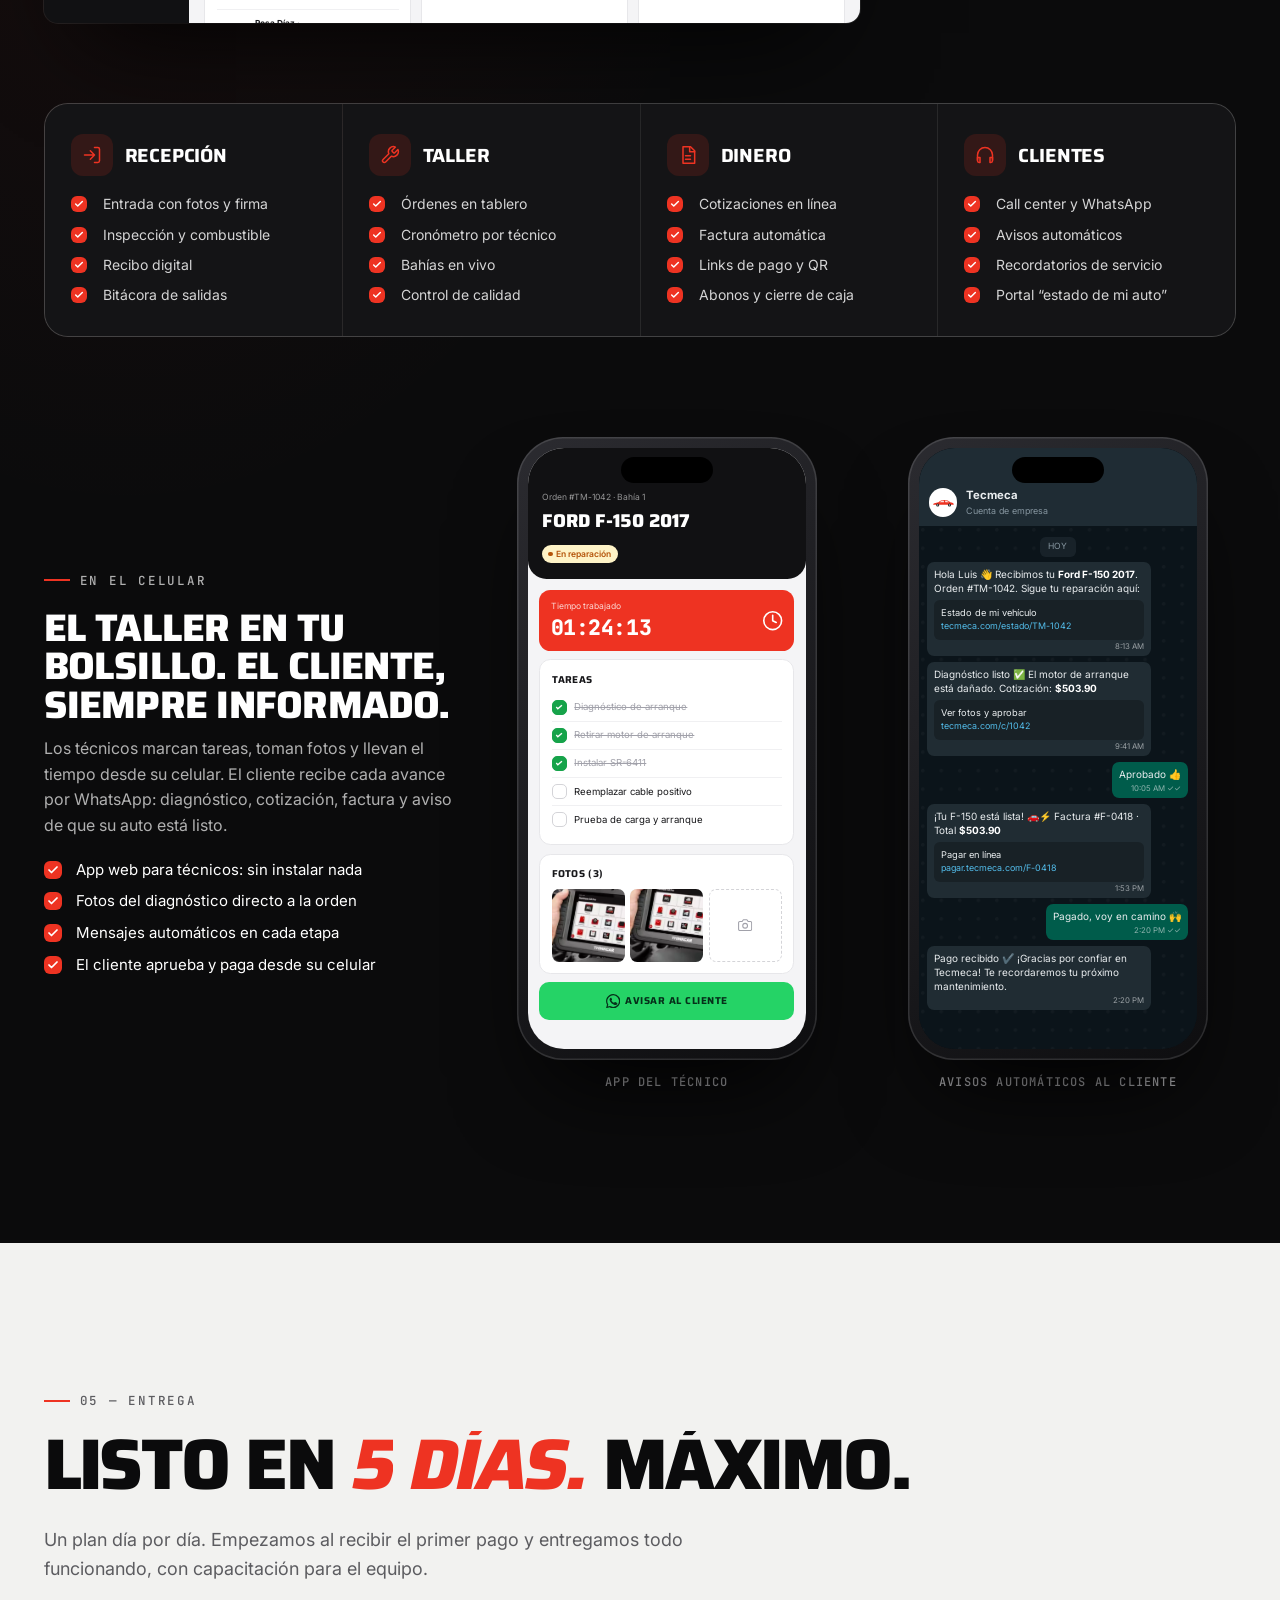
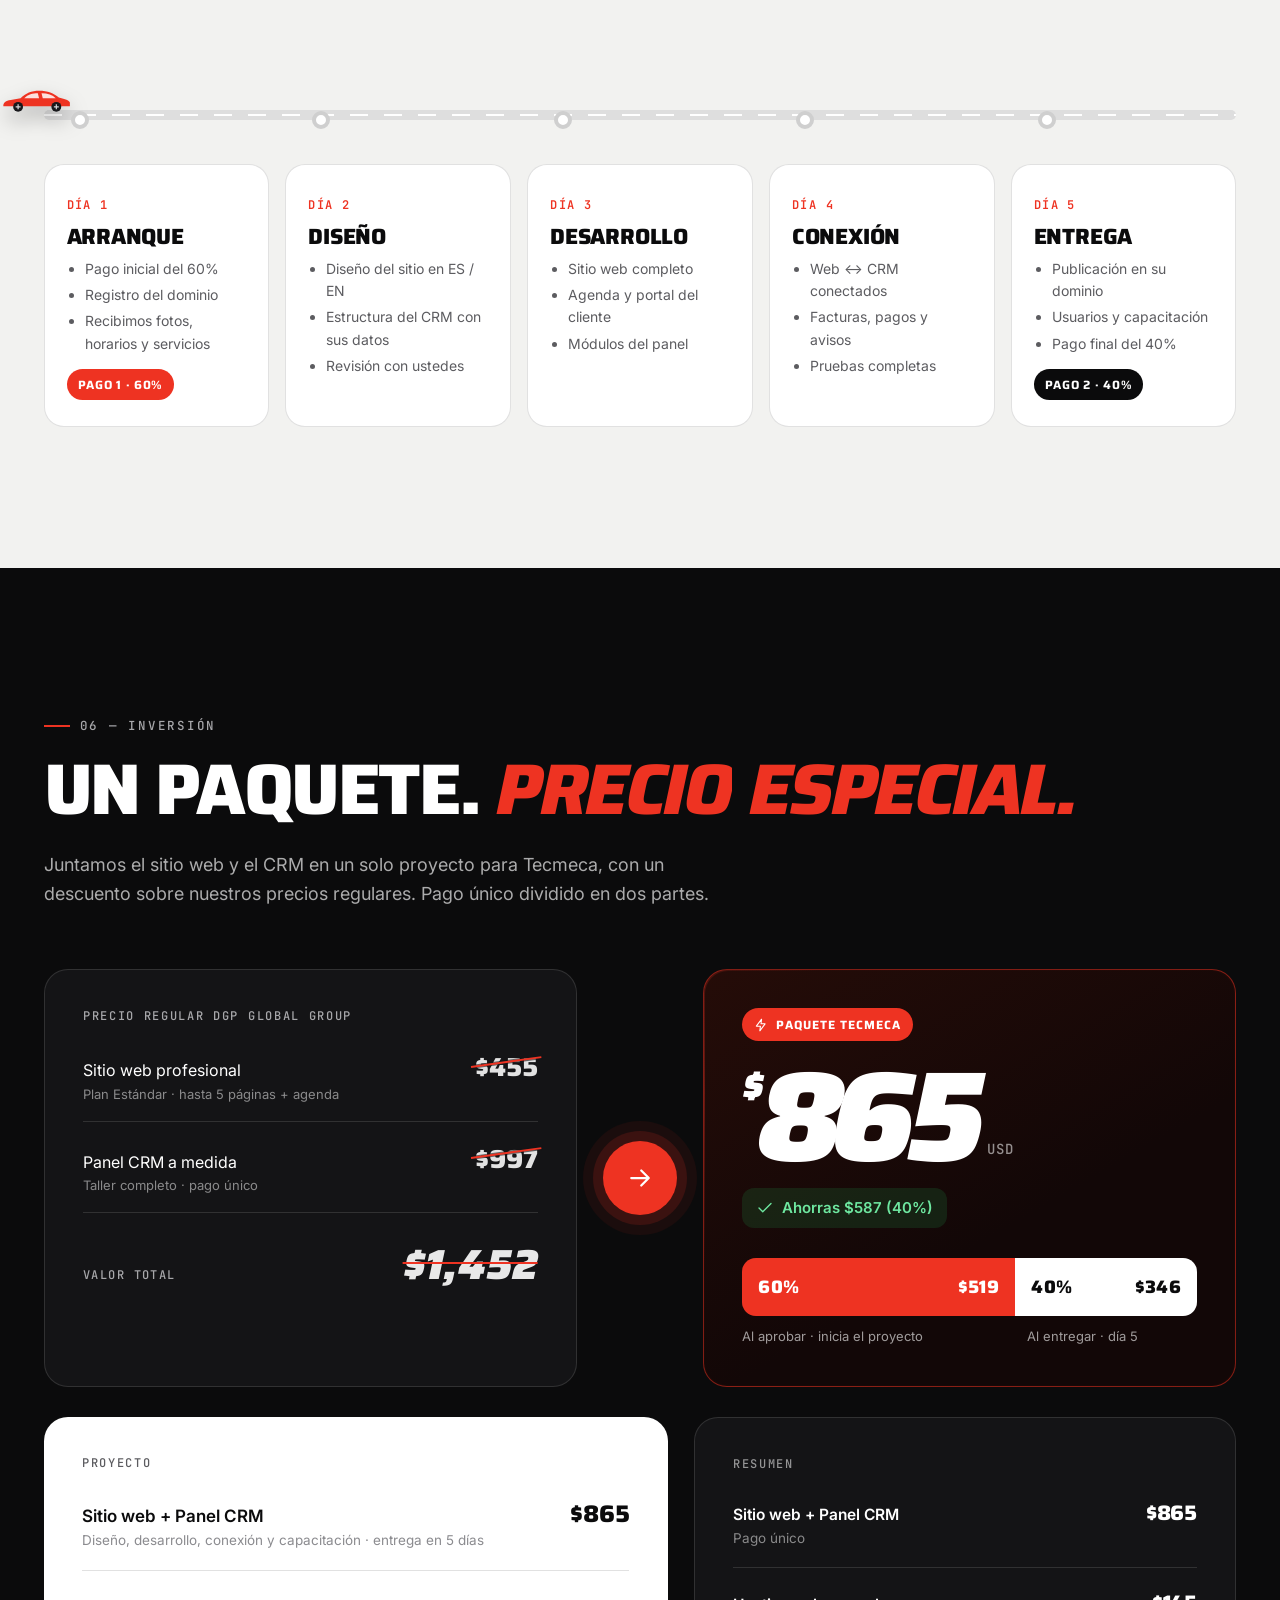
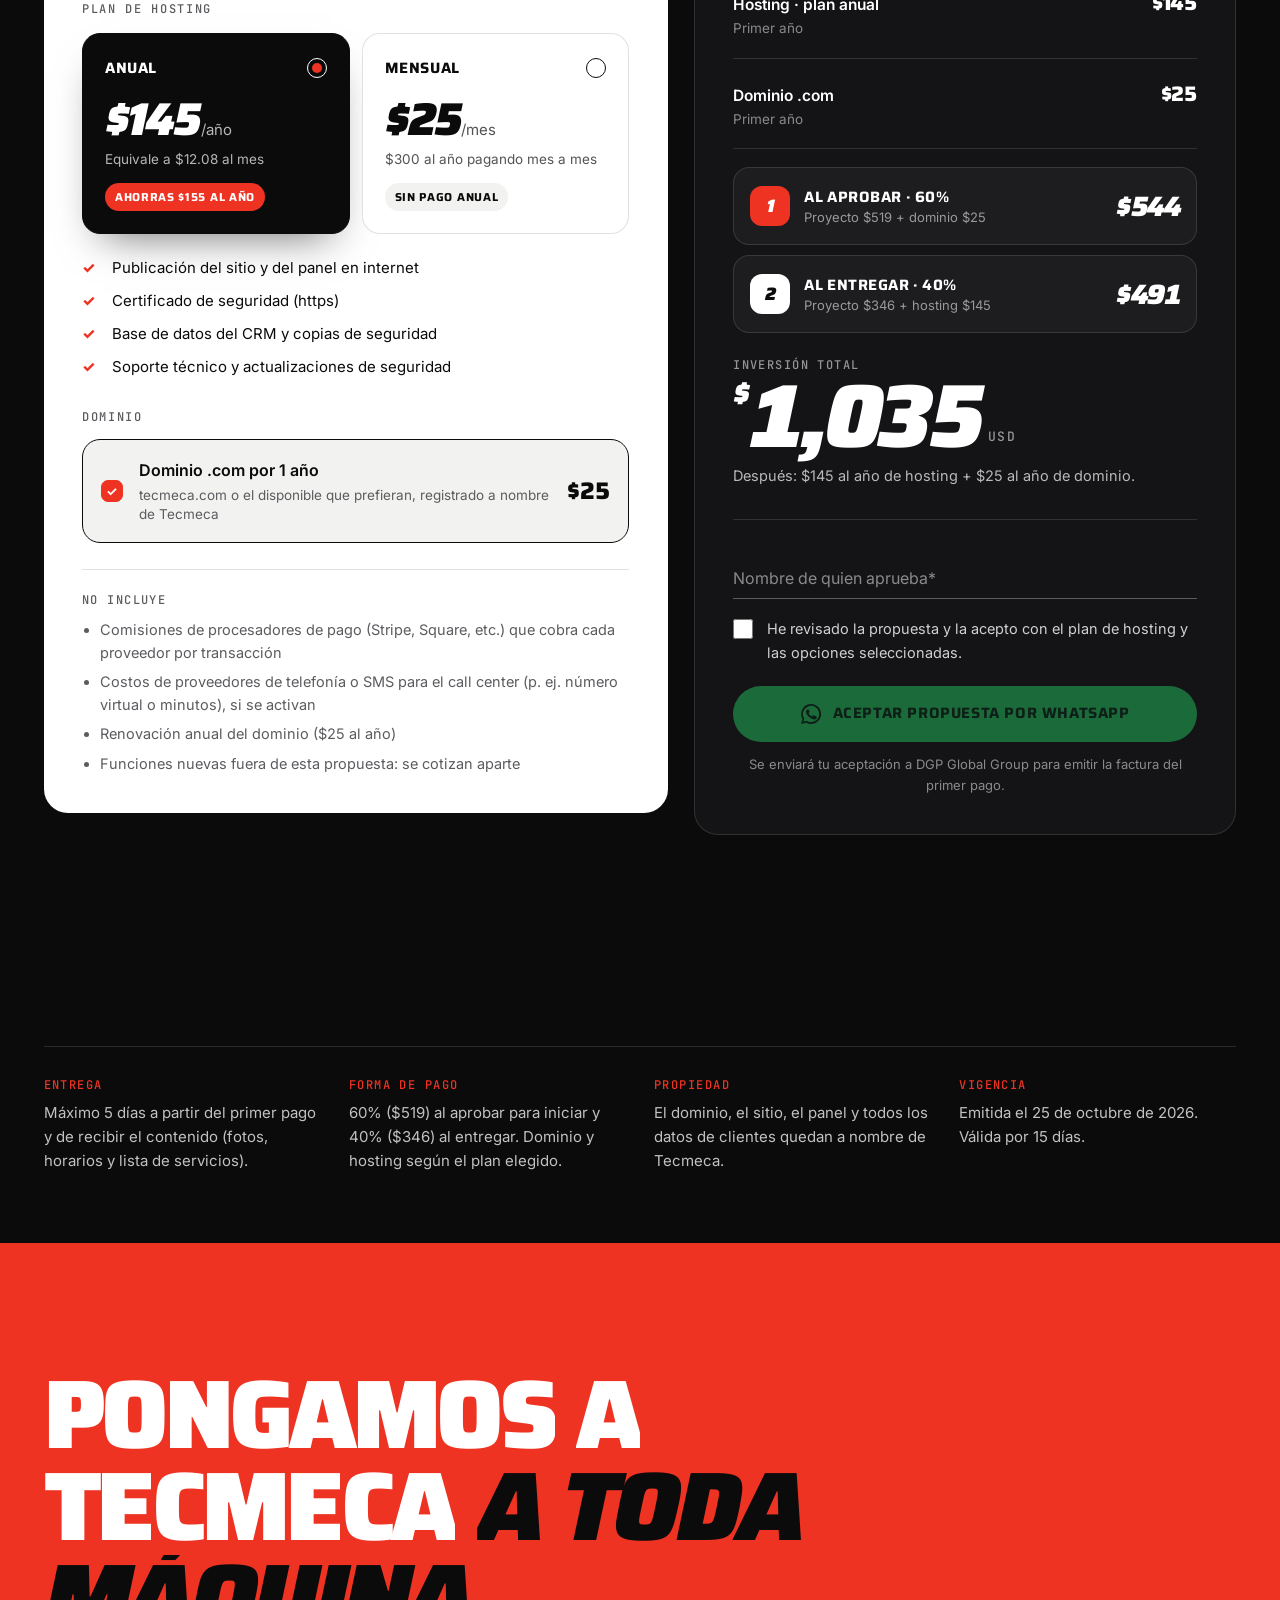
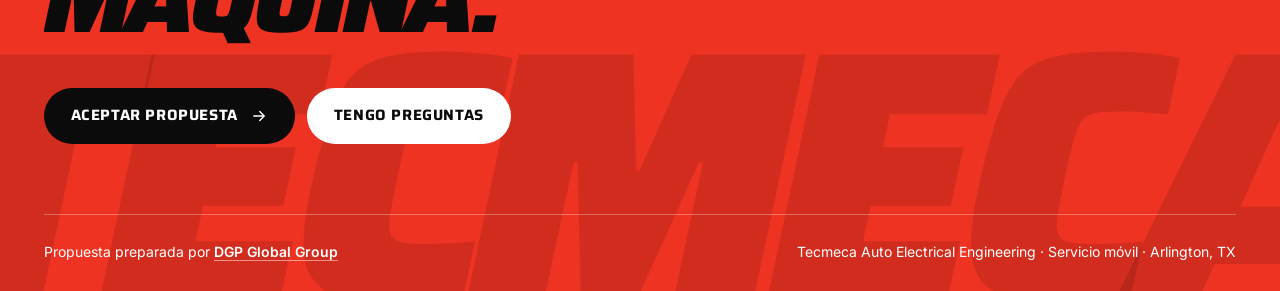
==== commit d623e251: "Launch the full Tecmeca website as a mobile service; drop Euclides and the address - index.html, css" ====
--- a/propuesta/index.html
+++ b/propuesta/index.html
@@ -169,7 +169,7 @@
       </div>
     </div>
     <div class="meta" data-in style="--d:.9s">
-      <div><small>Preparada para</small><strong>Tecmeca · Jesús Méndez &amp; Euclides Montero</strong></div>
+      <div><small>Preparada para</small><strong>Tecmeca · Jesús Méndez</strong></div>
       <div><small>Preparada por</small><strong>DGP Global Group</strong></div>
       <div><small>Entrega</small><strong><b>5 días</b> máximo</strong></div>
       <div><small>Inversión</small><strong>$865 · pago 60% / 40%</strong></div>
@@ -260,7 +260,7 @@
               <!-- ======= VIEW: INICIO ======= -->
               <div class="view is-on" data-view="inicio" data-url="tecmeca.com">
                 <div class="ms">
-                  <div class="ms-topbar"><div><span><svg class="ic"><use href="#i-pin"/></svg>440 N. Bowen Rd. Suite 116, Arlington, TX 76012</span><span><svg class="ic"><use href="#i-clock"/></svg>Lun – Sáb · 8:00 AM – 6:00 PM</span></div><div><span><svg class="ic"><use href="#i-phone"/></svg>(214) 930-7707</span><span><svg class="ic"><use href="#i-phone"/></svg>(469) 882-6826</span></div></div>
+                  <div class="ms-topbar"><div><span><svg class="ic"><use href="#i-car"/></svg>Servicio móvil · Vamos a donde estés en Arlington y alrededores</span></div><div><span><svg class="ic"><use href="#i-phone"/></svg>(214) 930-7707</span></div></div>
                   <nav class="ms-nav"><span class="ms-logo"><svg viewBox="0 0 330 84" style="color:#fff"><use href="#logo-mini"/></svg></span><a class="on">Inicio</a><a>Servicios</a><a>Nosotros</a><a>Reseñas</a><a>Estado de mi vehículo</a><a>Contacto</a><span class="ms-lang">ES | EN</span><span class="ms-btn"><svg class="ic"><use href="#i-cal"/></svg>Agendar cita</span></nav>
                   <div class="ms-hero">
                     <div>
@@ -343,7 +343,7 @@
                       <div><svg viewBox="0 0 330 84" style="height:50px; width:auto; color:#fff"><use href="#logo-mini"/></svg><p>Diagnóstico y reparación eléctrica automotriz en Arlington, Texas.</p></div>
                       <div><h4>Servicios</h4><ul><li>Diagnóstico</li><li>Sistema eléctrico</li><li>Baterías y alternadores</li><li>Módulos y llaves</li></ul></div>
                       <div><h4>Tecmeca</h4><ul><li>Nosotros</li><li>Reseñas</li><li>Estado de mi vehículo</li><li>Agendar cita</li></ul></div>
-                      <div><h4>Contacto</h4><ul><li>(214) 930-7707 · Jesús</li><li>(469) 882-6826 · Euclides</li><li>440 N. Bowen Rd. Ste 116</li><li>Arlington, TX 76012</li></ul></div>
+                      <div><h4>Contacto</h4><ul><li>(214) 930-7707 · Jesús</li><li>WhatsApp</li><li>Servicio móvil</li><li>Arlington, TX y alrededores</li></ul></div>
                     </div>
                     <div class="ms-foot__row"><span>© 2026 Tecmeca Auto Electrical Engineering</span><span>Sitio web por DGP Global Group</span></div>
                   </footer>
@@ -494,7 +494,7 @@
               <div class="view" data-view="contacto" data-url="tecmeca.com/contacto">
                 <div class="ms">
                   <nav class="ms-nav"><span class="ms-logo"><svg viewBox="0 0 330 84" style="color:#fff"><use href="#logo-mini"/></svg></span><a>Inicio</a><a>Servicios</a><a>Nosotros</a><a>Reseñas</a><a>Estado de mi vehículo</a><a class="on">Contacto</a><span class="ms-lang">ES | EN</span><span class="ms-btn"><svg class="ic"><use href="#i-cal"/></svg>Agendar cita</span></nav>
-                  <div class="ms-phero" style="padding:40px 48px 34px"><div class="ms-crumb">Inicio / <b>Contacto</b></div><h1>Visítanos en <em>Arlington.</em></h1></div>
+                  <div class="ms-phero" style="padding:40px 48px 34px"><div class="ms-crumb">Inicio / <b>Contacto</b></div><h1>Vamos a donde <em>estés.</em></h1></div>
                   <div class="ms-sec" style="padding-top:34px">
                     <div class="ms-contact">
                       <div class="ms-map">
@@ -506,14 +506,13 @@
                           <path d="M312 0 V420" stroke="#3a3a40" stroke-width="18"/>
                           <path d="M0 22 C200 30 400 10 600 26" stroke="#4a3a1e" stroke-width="16" fill="none"/>
                           <path d="M312 420 V225 H600" stroke="#ee3322" stroke-width="5" fill="none" stroke-dasharray="10 8" opacity=".85"/>
-                          <g font-family="Inter, sans-serif" font-size="12" font-weight="600" fill="#8b8b8f"><text x="20" y="218">W Division St</text><text x="322" y="400" transform="rotate(-90 322 400)">N Bowen Rd</text><text x="20" y="16">I-30</text></g>
+                          <g font-family="Inter, sans-serif" font-size="12" font-weight="600" fill="#8b8b8f"><text x="20" y="218">Arlington</text><text x="20" y="16">I-30</text></g>
                         </svg>
-                        <div class="ms-pin"><b>Tecmeca · Suite 116</b><i></i></div>
+                        <div class="ms-pin"><b>Técnico en camino</b><i></i></div>
                       </div>
                       <div class="ms-cinfo">
-                        <div class="ms-cinfo__row"><i><svg class="ic"><use href="#i-pin"/></svg></i><div><small>Dirección</small><b>440 N. Bowen Rd. Suite 116, Arlington, TX 76012</b></div></div>
+                        <div class="ms-cinfo__row"><i><svg class="ic"><use href="#i-pin"/></svg></i><div><small>Zona de servicio</small><b>Servicio móvil en Arlington, TX y alrededores</b></div></div>
                         <div class="ms-cinfo__row"><i><svg class="ic"><use href="#i-phone"/></svg></i><div><small>Jesús Méndez</small><b>(214) 930-7707</b></div><span class="ms-btn ms-btn--wa ms-btn--sm"><svg><use href="#i-wa"/></svg>WhatsApp</span></div>
-                        <div class="ms-cinfo__row"><i><svg class="ic"><use href="#i-phone"/></svg></i><div><small>Euclides Montero</small><b>(469) 882-6826</b></div><span class="ms-btn ms-btn--wa ms-btn--sm"><svg><use href="#i-wa"/></svg>WhatsApp</span></div>
                         <div class="ms-form">
                           <span class="ms-input filled">Carlos Pérez</span><span class="ms-input filled">(817) 555-0142</span>
                           <span class="ms-input full filled">Chevrolet Silverado 2015</span>
@@ -569,7 +568,7 @@
                     </div>
                   </div>
                   <div class="mm-cta"><h3>¿Check engine encendido?</h3><span class="ms-btn ms-btn--white"><svg class="ic"><use href="#i-cal"/></svg>Agenda hoy</span></div>
-                  <div class="mm-sec"><h2>Visítanos</h2><div class="mm-list"><div><i><svg class="ic"><use href="#i-pin"/></svg></i><span><b>440 N. Bowen Rd. Ste 116</b><small>Arlington, TX 76012</small></span></div><div><i><svg class="ic"><use href="#i-phone"/></svg></i><span><b>(214) 930-7707</b><small>Jesús Méndez</small></span></div><div><i><svg class="ic"><use href="#i-phone"/></svg></i><span><b>(469) 882-6826</b><small>Euclides Montero</small></span></div></div></div>
+                  <div class="mm-sec"><h2>Contáctanos</h2><div class="mm-list"><div><i><svg class="ic"><use href="#i-car"/></svg></i><span><b>Servicio móvil</b><small>Arlington, TX y alrededores</small></span></div><div><i><svg class="ic"><use href="#i-phone"/></svg></i><span><b>(214) 930-7707</b><small>Jesús Méndez</small></span></div></div></div>
                   <div class="mm-foot">© 2026 Tecmeca · Sitio por DGP Global Group</div>
                   <div class="mm-dock"><span><svg class="ic"><use href="#i-phone"/></svg>Llamar</span><span><svg class="ic"><use href="#i-wa"/></svg>WhatsApp</span><span><svg class="ic"><use href="#i-cal"/></svg>Agendar</span></div>
                 </div>
@@ -596,7 +595,7 @@
       <article class="inc__item rv" style="--d:.1s" data-tilt><b>03</b><i><svg class="ic"><use href="#i-cal"/></svg></i><h3>Agenda en línea</h3><p>El cliente elige servicio, día y hora; la cita entra directo al CRM.</p></article>
       <article class="inc__item rv" style="--d:.15s" data-tilt><b>04</b><i><svg class="ic"><use href="#i-car"/></svg></i><h3>Estado de mi vehículo</h3><p>Portal donde el cliente sigue su reparación, ve fotos y aprueba la cotización.</p></article>
       <article class="inc__item rv" data-tilt><b>05</b><i><svg class="ic"><use href="#i-wrench"/></svg></i><h3>Página por servicio</h3><p>8 servicios con su propia página, síntomas y preguntas frecuentes.</p></article>
-      <article class="inc__item rv" style="--d:.05s" data-tilt><b>06</b><i><svg class="ic"><use href="#i-wa"/></svg></i><h3>WhatsApp y llamadas</h3><p>Botón flotante de WhatsApp y teléfonos de Jesús y Euclides a un toque.</p></article>
+      <article class="inc__item rv" style="--d:.05s" data-tilt><b>06</b><i><svg class="ic"><use href="#i-wa"/></svg></i><h3>WhatsApp y llamadas</h3><p>Botón flotante de WhatsApp y el teléfono de Jesús a un toque.</p></article>
       <article class="inc__item rv" style="--d:.1s" data-tilt><b>07</b><i><svg class="ic"><use href="#i-pin"/></svg></i><h3>SEO local + Google</h3><p>Optimizado para “taller eléctrico en Arlington”, datos estructurados y mapa.</p></article>
       <article class="inc__item rv" style="--d:.15s" data-tilt><b>08</b><i><svg class="ic"><use href="#i-mobile"/></svg></i><h3>Perfecto en celular</h3><p>Diseñado primero para el móvil, con barra fija de Llamar · WhatsApp · Agendar.</p></article>
       <article class="inc__item rv" data-tilt><b>09</b><i><svg class="ic"><use href="#i-star"/></svg></i><h3>Reseñas</h3><p>Sección de testimonios y enlace para dejar reseñas en Google.</p></article>
@@ -737,7 +736,7 @@
               <!-- ===== ENTRADAS ===== -->
               <div class="view" data-view="entradas" data-url="panel.tecmeca.com/entradas/nueva">
                 <div class="cr">
-                  <aside class="cr-side"><div class="cr-brand"><svg viewBox="0 0 330 84" style="color:#fff"><use href="#logo-mini"/></svg></div><small>Taller</small><a><svg class="ic"><use href="#i-grid"/></svg>Resumen</a><a class="on"><svg class="ic"><use href="#i-in"/></svg>Entradas y salidas<em>6</em></a><a><svg class="ic"><use href="#i-kanban"/></svg>Órdenes<em>14</em></a><a><svg class="ic"><use href="#i-cal"/></svg>Agenda</a><a><svg class="ic"><use href="#i-users"/></svg>Clientes y vehículos</a><small>Dinero</small><a><svg class="ic"><use href="#i-invoice"/></svg>Facturación</a><a><svg class="ic"><use href="#i-card"/></svg>Pagos<em class="r">3</em></a><small>Comunicación</small><a><svg class="ic"><use href="#i-headset"/></svg>Call center<em class="r">2</em></a><a><svg class="ic"><use href="#i-msg"/></svg>WhatsApp</a><small>Gestión</small><a><svg class="ic"><use href="#i-box"/></svg>Inventario</a><a><svg class="ic"><use href="#i-chart"/></svg>Reportes</a><div class="cr-user"><i>EM</i><div><b>Euclides Montero</b><small>Recepción</small></div></div></aside>
+                  <aside class="cr-side"><div class="cr-brand"><svg viewBox="0 0 330 84" style="color:#fff"><use href="#logo-mini"/></svg></div><small>Taller</small><a><svg class="ic"><use href="#i-grid"/></svg>Resumen</a><a class="on"><svg class="ic"><use href="#i-in"/></svg>Entradas y salidas<em>6</em></a><a><svg class="ic"><use href="#i-kanban"/></svg>Órdenes<em>14</em></a><a><svg class="ic"><use href="#i-cal"/></svg>Agenda</a><a><svg class="ic"><use href="#i-users"/></svg>Clientes y vehículos</a><small>Dinero</small><a><svg class="ic"><use href="#i-invoice"/></svg>Facturación</a><a><svg class="ic"><use href="#i-card"/></svg>Pagos<em class="r">3</em></a><small>Comunicación</small><a><svg class="ic"><use href="#i-headset"/></svg>Call center<em class="r">2</em></a><a><svg class="ic"><use href="#i-msg"/></svg>WhatsApp</a><small>Gestión</small><a><svg class="ic"><use href="#i-box"/></svg>Inventario</a><a><svg class="ic"><use href="#i-chart"/></svg>Reportes</a><div class="cr-user"><i>RC</i><div><b>Recepción</b><small>Atención al cliente</small></div></div></aside>
                   <div class="cr-main">
                     <div class="cr-top"><h2>Entrada de vehículo <small>Orden #TM-1055 · 9:34 AM</small></h2><span class="cr-btn cr-btn--ghost"><svg class="ic"><use href="#i-print"/></svg>Imprimir recibo</span><span class="cr-btn cr-btn--green"><svg class="ic"><use href="#i-check"/></svg>Registrar entrada</span></div>
                     <div class="cr-body">
@@ -804,31 +803,31 @@
                       <div class="cr-kan">
                         <div class="cr-col" style="--c:#a1a1aa"><div class="cr-col__h"><span>Recibido</span><em>3</em></div>
                           <div class="cr-job" style="visibility:hidden"><small>#TM-1055</small><b>.</b><p>.</p><footer>.</footer></div>
-                          <div class="cr-job"><small>#TM-1054</small><b>Jeep Wrangler 2019</b><p>Mike B. · Diagnóstico general</p><footer><span>Hace 5 min</span><span class="cr-av">EM</span></footer></div>
-                          <div class="cr-job"><small>#TM-1053</small><b>BMW 328i 2014</b><p>Kevin S. · Ventanas eléctricas</p><footer><span>Hace 20 min</span><span class="cr-av">EM</span></footer></div>
+                          <div class="cr-job"><small>#TM-1054</small><b>Jeep Wrangler 2019</b><p>Mike B. · Diagnóstico general</p><footer><span>Hace 5 min</span><span class="cr-av">T2</span></footer></div>
+                          <div class="cr-job"><small>#TM-1053</small><b>BMW 328i 2014</b><p>Kevin S. · Ventanas eléctricas</p><footer><span>Hace 20 min</span><span class="cr-av">T2</span></footer></div>
                         </div>
                         <div class="cr-col" style="--c:#3b82f6"><div class="cr-col__h"><span>Diagnóstico</span><em>3</em></div>
                           <div class="cr-job" style="--c:#3b82f6"><small>#TM-1050</small><b>Nissan Altima 2018</b><p>José H. · Programar llave</p><footer><span class="cr-pill p-blue">Escaneando</span><span class="cr-av">JM</span></footer></div>
-                          <div class="cr-job" style="--c:#3b82f6"><small>#TM-1049</small><b>RAM 1500 2016</b><p>Daniel T. · Cortocircuito</p><footer><span>45 min</span><span class="cr-av">EM</span></footer></div>
+                          <div class="cr-job" style="--c:#3b82f6"><small>#TM-1049</small><b>RAM 1500 2016</b><p>Daniel T. · Cortocircuito</p><footer><span>45 min</span><span class="cr-av">T2</span></footer></div>
                           <div class="cr-job" style="--c:#3b82f6"><small>#TM-1048</small><b>Honda Odyssey 2012</b><p>Rosa D. · A/C no enciende</p><footer><span>1 h</span><span class="cr-av">JM</span></footer></div>
                         </div>
                         <div class="cr-col" style="--c:#f59e0b"><div class="cr-col__h"><span>Esperando aprobación</span><em>2</em></div>
                           <div class="cr-job" style="--c:#f59e0b"><small>#TM-1051</small><b>Toyota Camry 2019</b><p>María G. · Cotización $362.72</p><footer><span class="cr-pill p-amber">Enviada 10:42</span><span class="cr-av">JM</span></footer></div>
-                          <div class="cr-job" style="--c:#f59e0b"><small>#TM-1046</small><b>Chevy Malibu 2017</b><p>Laura V. · Cotización $812.00</p><footer><span class="cr-pill p-red">Sin respuesta 1 d</span><span class="cr-av">EM</span></footer></div>
+                          <div class="cr-job" style="--c:#f59e0b"><small>#TM-1046</small><b>Chevy Malibu 2017</b><p>Laura V. · Cotización $812.00</p><footer><span class="cr-pill p-red">Sin respuesta 1 d</span><span class="cr-av">T2</span></footer></div>
                         </div>
                         <div class="cr-col" style="--c:var(--red)"><div class="cr-col__h"><span>En reparación</span><em>3</em></div>
                           <div class="cr-job" style="--c:var(--red)"><small>#TM-1042</small><b>Ford F-150 2017</b><p>Luis R. · Motor de arranque</p><footer><span>⏱ 1:24 h</span><span class="cr-av">JM</span></footer></div>
-                          <div class="cr-job" style="--c:var(--red)"><small>#TM-1044</small><b>Kia Sorento 2020</b><p>Pedro A. · Arnés de luces</p><footer><span>⏱ 0:40 h</span><span class="cr-av">EM</span></footer></div>
+                          <div class="cr-job" style="--c:var(--red)"><small>#TM-1044</small><b>Kia Sorento 2020</b><p>Pedro A. · Arnés de luces</p><footer><span>⏱ 0:40 h</span><span class="cr-av">T2</span></footer></div>
                           <div class="cr-job" style="--c:var(--red)"><small>#TM-1047</small><b>Dodge Charger 2015</b><p>Tony R. · Módulo BCM</p><footer><span>Pieza en camino</span><span class="cr-av">JM</span></footer></div>
                         </div>
                         <div class="cr-col" style="--c:#8b5cf6"><div class="cr-col__h"><span>Control de calidad</span><em>1</em></div>
-                          <div class="cr-job" style="--c:#8b5cf6"><small>#TM-1043</small><b>Chevy Silverado 2015</b><p>Carlos P. · Alternador</p><footer><span class="cr-pill p-violet">Prueba de carga</span><span class="cr-av">EM</span></footer></div>
+                          <div class="cr-job" style="--c:#8b5cf6"><small>#TM-1043</small><b>Chevy Silverado 2015</b><p>Carlos P. · Alternador</p><footer><span class="cr-pill p-violet">Prueba de carga</span><span class="cr-av">T2</span></footer></div>
                         </div>
                         <div class="cr-col" style="--c:#16a34a"><div class="cr-col__h"><span>Listo para entrega</span><em>2</em></div>
                           <div class="cr-job" style="--c:#16a34a"><small>#TM-1040</small><b>Toyota Tacoma 2018</b><p>Raúl M. · Factura #0420</p><footer><span class="cr-pill p-green">Avisado ✓</span><span class="cr-av">JM</span></footer></div>
-                          <div class="cr-job" style="--c:#16a34a"><small>#TM-1039</small><b>Mazda CX-5 2019</b><p>Sara K. · Factura #0419</p><footer><span class="cr-pill p-green">Pagado</span><span class="cr-av">EM</span></footer></div>
-                        </div>
-                        <div class="cr-job ghost" style="--c:var(--red)"><small>#TM-1055</small><b>Hyundai Tucson 2021</b><p>Ana M. · Batería se descarga</p><footer><span>Nueva · 9:34</span><span class="cr-av">EM</span></footer></div>
+                          <div class="cr-job" style="--c:#16a34a"><small>#TM-1039</small><b>Mazda CX-5 2019</b><p>Sara K. · Factura #0419</p><footer><span class="cr-pill p-green">Pagado</span><span class="cr-av">T2</span></footer></div>
+                        </div>
+                        <div class="cr-job ghost" style="--c:var(--red)"><small>#TM-1055</small><b>Hyundai Tucson 2021</b><p>Ana M. · Batería se descarga</p><footer><span>Nueva · 9:34</span><span class="cr-av">T2</span></footer></div>
                       </div>
                     </div>
                   </div>
@@ -881,7 +880,7 @@
                             <div class="cr-card">
                               <div class="cr-card__h"><h3>Comunicaciones</h3><small>Llamadas + WhatsApp</small></div>
                               <div class="cr-list">
-                                <div class="cr-li"><span class="cr-dir in"><svg class="ic"><use href="#i-phone"/></svg></span><div><b>Llamada entrante · 2:41</b><small>Hoy 7:52 AM · Euclides</small></div><span class="cr-wave"><i style="--h:6px"></i><i style="--h:14px"></i><i style="--h:9px"></i><i style="--h:16px"></i><i style="--h:7px"></i><i style="--h:12px"></i></span></div>
+                                <div class="cr-li"><span class="cr-dir in"><svg class="ic"><use href="#i-phone"/></svg></span><div><b>Llamada entrante · 2:41</b><small>Hoy 7:52 AM · Recepción</small></div><span class="cr-wave"><i style="--h:6px"></i><i style="--h:14px"></i><i style="--h:9px"></i><i style="--h:16px"></i><i style="--h:7px"></i><i style="--h:12px"></i></span></div>
                                 <div class="cr-li"><span class="cr-dir out"><svg class="ic"><use href="#i-wa"/></svg></span><div><b>Cotización aprobada</b><small>Hoy 10:05 AM · WhatsApp</small></div><span class="cr-pill p-green">Leído</span></div>
                                 <div class="cr-li"><span class="cr-dir out"><svg class="ic"><use href="#i-msg"/></svg></span><div><b>Aviso: en reparación</b><small>Hoy 10:12 AM · automático</small></div><span class="cr-pill p-grey">Auto</span></div>
                               </div>
@@ -918,7 +917,7 @@
                     <div class="cr-body">
                       <div class="cr-inv">
                         <div class="cr-paper">
-                          <div class="cr-paper__h"><svg viewBox="0 0 330 84" style="color:#18181b"><use href="#logo-mini"/></svg><div><b>FACTURA</b>#F-0418 · 4 nov 2026<br />440 N. Bowen Rd. Ste 116 · Arlington, TX</div></div>
+                          <div class="cr-paper__h"><svg viewBox="0 0 330 84" style="color:#18181b"><use href="#logo-mini"/></svg><div><b>FACTURA</b>#F-0418 · 4 nov 2026<br />Servicio móvil · Arlington, TX</div></div>
                           <div class="cr-paper__to"><div><small>Cliente</small><b>Luis Ramírez</b><br />(817) 555-0123</div><div><small>Vehículo</small><b>Ford F-150 XLT 2017</b><br />98,402 mi · TX GHK-2210</div><div><small>Orden / Técnico</small><b>#TM-1042</b><br />Jesús Méndez</div></div>
                           <table class="cr-table">
                             <thead><tr><th>Descripción</th><th>Tipo</th><th class="num">Cant.</th><th class="num">Importe</th></tr></thead>
@@ -1018,7 +1017,7 @@
               <!-- ===== CALL CENTER ===== -->
               <div class="view" data-view="callcenter" data-url="panel.tecmeca.com/call-center">
                 <div class="cr">
-                  <aside class="cr-side"><div class="cr-brand"><svg viewBox="0 0 330 84" style="color:#fff"><use href="#logo-mini"/></svg></div><small>Taller</small><a><svg class="ic"><use href="#i-grid"/></svg>Resumen</a><a><svg class="ic"><use href="#i-in"/></svg>Entradas y salidas<em>6</em></a><a><svg class="ic"><use href="#i-kanban"/></svg>Órdenes<em>14</em></a><a><svg class="ic"><use href="#i-cal"/></svg>Agenda</a><a><svg class="ic"><use href="#i-users"/></svg>Clientes y vehículos</a><small>Dinero</small><a><svg class="ic"><use href="#i-invoice"/></svg>Facturación</a><a><svg class="ic"><use href="#i-card"/></svg>Pagos<em class="r">3</em></a><small>Comunicación</small><a class="on"><svg class="ic"><use href="#i-headset"/></svg>Call center<em class="r">2</em></a><a><svg class="ic"><use href="#i-msg"/></svg>WhatsApp</a><small>Gestión</small><a><svg class="ic"><use href="#i-box"/></svg>Inventario</a><a><svg class="ic"><use href="#i-chart"/></svg>Reportes</a><div class="cr-user"><i>EM</i><div><b>Euclides Montero</b><small>Recepción</small></div></div></aside>
+                  <aside class="cr-side"><div class="cr-brand"><svg viewBox="0 0 330 84" style="color:#fff"><use href="#logo-mini"/></svg></div><small>Taller</small><a><svg class="ic"><use href="#i-grid"/></svg>Resumen</a><a><svg class="ic"><use href="#i-in"/></svg>Entradas y salidas<em>6</em></a><a><svg class="ic"><use href="#i-kanban"/></svg>Órdenes<em>14</em></a><a><svg class="ic"><use href="#i-cal"/></svg>Agenda</a><a><svg class="ic"><use href="#i-users"/></svg>Clientes y vehículos</a><small>Dinero</small><a><svg class="ic"><use href="#i-invoice"/></svg>Facturación</a><a><svg class="ic"><use href="#i-card"/></svg>Pagos<em class="r">3</em></a><small>Comunicación</small><a class="on"><svg class="ic"><use href="#i-headset"/></svg>Call center<em class="r">2</em></a><a><svg class="ic"><use href="#i-msg"/></svg>WhatsApp</a><small>Gestión</small><a><svg class="ic"><use href="#i-box"/></svg>Inventario</a><a><svg class="ic"><use href="#i-chart"/></svg>Reportes</a><div class="cr-user"><i>RC</i><div><b>Recepción</b><small>Atención al cliente</small></div></div></aside>
                   <div class="cr-main">
                     <div class="cr-top"><h2>Call center <small>Llamadas, WhatsApp y SMS en una sola bandeja</small></h2><span class="cr-pill p-green" style="font-size:12px">En línea · 2 agentes</span><span class="cr-btn"><svg class="ic"><use href="#i-phone"/></svg>Marcar</span></div>
                     <div class="cr-body">
@@ -1039,7 +1038,7 @@
                           </div>
                           <div class="cr-card">
                             <div class="cr-card__h"><h3>Guion sugerido</h3><small>Cotización pendiente</small></div>
-                            <p style="font-size:12.5px; color:#52525b">“Hola María, le habla Euclides de Tecmeca. ¿Pudo ver las fotos de la bobina y la cotización? Si la aprueba, su Camry queda lista hoy antes de las 4 PM.”</p>
+                            <p style="font-size:12.5px; color:#52525b">“Hola María, le hablamos de Tecmeca. ¿Pudo ver las fotos de la bobina y la cotización? Si la aprueba, su Camry queda lista hoy antes de las 4 PM.”</p>
                           </div>
                         </div>
                         <div style="display:grid; gap:16px; align-content:start">
@@ -1055,10 +1054,10 @@
                               <thead><tr><th></th><th>Contacto</th><th>Motivo / resultado</th><th>Agente</th><th>Duración</th><th></th></tr></thead>
                               <tbody>
                                 <tr class="hl"><td><span class="cr-dir miss"><svg class="ic"><use href="#i-phone"/></svg></span></td><td><b>(817) 555-0199</b><small>Nuevo contacto</small></td><td>Llamada perdida · 9:58 AM</td><td>—</td><td>—</td><td><span class="cr-btn" style="height:30px; font-size:11px">Devolver</span></td></tr>
-                                <tr><td><span class="cr-dir in"><svg class="ic"><use href="#i-phone"/></svg></span></td><td><b>Mike Brown</b><small>Jeep Wrangler</small></td><td>Agendó diagnóstico · jue 10:00</td><td>EM</td><td>4:05</td><td><span class="cr-pill p-green">Cita</span></td></tr>
+                                <tr><td><span class="cr-dir in"><svg class="ic"><use href="#i-phone"/></svg></span></td><td><b>Mike Brown</b><small>Jeep Wrangler</small></td><td>Agendó diagnóstico · jue 10:00</td><td>RC</td><td>4:05</td><td><span class="cr-pill p-green">Cita</span></td></tr>
                                 <tr><td><span class="cr-dir out"><svg class="ic"><use href="#i-phone"/></svg></span></td><td><b>Laura Vega</b><small>Chevy Malibu</small></td><td>Seguimiento cotización $812</td><td>JM</td><td>2:18</td><td><span class="cr-pill p-amber">Llamar mañana</span></td></tr>
-                                <tr><td><span class="cr-dir in"><svg class="ic"><use href="#i-wa"/></svg></span></td><td><b>Rosa Díaz</b><small>Honda Odyssey</small></td><td>“¿Puedo llevarlo a las 2?” · confirmada</td><td>EM</td><td>WhatsApp</td><td><span class="cr-pill p-green">Resuelto</span></td></tr>
-                                <tr><td><span class="cr-dir in"><svg class="ic"><use href="#i-phone"/></svg></span></td><td><b>Luis Ramírez</b><small>Ford F-150</small></td><td>Pregunta por estado de reparación</td><td>EM</td><td>2:41</td><td><span class="cr-pill p-green">Resuelto</span></td></tr>
+                                <tr><td><span class="cr-dir in"><svg class="ic"><use href="#i-wa"/></svg></span></td><td><b>Rosa Díaz</b><small>Honda Odyssey</small></td><td>“¿Puedo llevarlo a las 2?” · confirmada</td><td>RC</td><td>WhatsApp</td><td><span class="cr-pill p-green">Resuelto</span></td></tr>
+                                <tr><td><span class="cr-dir in"><svg class="ic"><use href="#i-phone"/></svg></span></td><td><b>Luis Ramírez</b><small>Ford F-150</small></td><td>Pregunta por estado de reparación</td><td>RC</td><td>2:41</td><td><span class="cr-pill p-green">Resuelto</span></td></tr>
                                 <tr><td><span class="cr-dir out"><svg class="ic"><use href="#i-msg"/></svg></span></td><td><b>12 clientes</b><small>Campaña</small></td><td>Recordatorio revisión de batería antes del invierno</td><td>Auto</td><td>SMS</td><td><span class="cr-pill p-grey">Enviado</span></td></tr>
                               </tbody>
                             </table>
@@ -1092,11 +1091,11 @@
                         <div>
                           <div class="cr-week__t">8 AM</div><div class="cr-week__t">9 AM</div><div class="cr-week__t">10 AM</div><div class="cr-week__t">11 AM</div><div class="cr-week__t">12 PM</div><div class="cr-week__t">1 PM</div><div class="cr-week__t">2 PM</div><div class="cr-week__t">3 PM</div><div class="cr-week__t">4 PM</div><div class="cr-week__t">5 PM</div>
                         </div>
-                        <div class="cr-week__c"><div class="cr-ev" style="--t:0;--h:1.5;--i:0"><b>Silverado · alternador</b><small>Carlos P. · EM</small></div><div class="cr-ev" style="--t:3;--h:1;--i:1;--bg:#dbeafe;--c:#3b82f6"><b>Diagnóstico</b><small>Malibu · web</small></div><div class="cr-ev" style="--t:6;--h:2;--i:2;--bg:#ede9fe;--c:#8b5cf6"><b>Módulo BCM</b><small>Charger · JM</small></div></div>
-                        <div class="cr-week__c"><div class="cr-ev" style="--t:1;--h:1;--i:3;--bg:#dcfce7;--c:#16a34a"><b>Batería</b><small>Tacoma · llamada</small></div><div class="cr-ev" style="--t:2.5;--h:2;--i:4"><b>Arnés de luces</b><small>Sorento · EM</small></div><div class="cr-ev" style="--t:7;--h:1;--i:5;--bg:#dbeafe;--c:#3b82f6"><b>Check engine</b><small>CX-5 · web</small></div></div>
+                        <div class="cr-week__c"><div class="cr-ev" style="--t:0;--h:1.5;--i:0"><b>Silverado · alternador</b><small>Carlos P. · T2</small></div><div class="cr-ev" style="--t:3;--h:1;--i:1;--bg:#dbeafe;--c:#3b82f6"><b>Diagnóstico</b><small>Malibu · web</small></div><div class="cr-ev" style="--t:6;--h:2;--i:2;--bg:#ede9fe;--c:#8b5cf6"><b>Módulo BCM</b><small>Charger · JM</small></div></div>
+                        <div class="cr-week__c"><div class="cr-ev" style="--t:1;--h:1;--i:3;--bg:#dcfce7;--c:#16a34a"><b>Batería</b><small>Tacoma · llamada</small></div><div class="cr-ev" style="--t:2.5;--h:2;--i:4"><b>Arnés de luces</b><small>Sorento · T2</small></div><div class="cr-ev" style="--t:7;--h:1;--i:5;--bg:#dbeafe;--c:#3b82f6"><b>Check engine</b><small>CX-5 · web</small></div></div>
                         <div class="cr-week__c"><div class="cr-now"></div><div class="cr-ev" style="--t:0.2;--h:1.3;--i:6"><b>F-150 · arranque</b><small>Luis R. · JM</small></div><div class="cr-ev" style="--t:1.5;--h:1;--i:7;--bg:#dcfce7;--c:#16a34a"><b>Tucson · batería</b><small>Ana M. · web</small></div><div class="cr-ev" style="--t:3;--h:1;--i:8;--bg:#dbeafe;--c:#3b82f6"><b>BMW · ventanas</b><small>Kevin S. · llamada</small></div><div class="cr-ev" style="--t:6;--h:1.5;--i:9;--bg:#fef3c7;--c:#f59e0b"><b>Odyssey · A/C</b><small>Rosa D. · WhatsApp</small></div></div>
                         <div class="cr-week__c"><div class="cr-ev" style="--t:2;--h:1;--i:10;--bg:#dbeafe;--c:#3b82f6"><b>Jeep · diagnóstico</b><small>Mike B. · web</small></div><div class="cr-ev" style="--t:4;--h:2;--i:11"><b>Programar llaves</b><small>Altima · JM</small></div></div>
-                        <div class="cr-week__c"><div class="cr-ev" style="--t:1;--h:2;--i:12;--bg:#ede9fe;--c:#8b5cf6"><b>Cableado completo</b><small>RAM 1500 · EM</small></div><div class="cr-ev" style="--t:5;--h:1;--i:13;--bg:#dcfce7;--c:#16a34a"><b>Alternador</b><small>Civic · web</small></div></div>
+                        <div class="cr-week__c"><div class="cr-ev" style="--t:1;--h:2;--i:12;--bg:#ede9fe;--c:#8b5cf6"><b>Cableado completo</b><small>RAM 1500 · T2</small></div><div class="cr-ev" style="--t:5;--h:1;--i:13;--bg:#dcfce7;--c:#16a34a"><b>Alternador</b><small>Civic · web</small></div></div>
                         <div class="cr-week__c"><div class="cr-ev" style="--t:0.5;--h:1;--i:14;--bg:#dbeafe;--c:#3b82f6"><b>Diagnóstico</b><small>Accord · web</small></div><div class="cr-ev" style="--t:2;--h:1;--i:15;--bg:#fef3c7;--c:#f59e0b"><b>Luces</b><small>Escape · llamada</small></div></div>
                       </div>
                     </div>
@@ -1174,7 +1173,7 @@
                           <div class="cr-card__h"><h3>Equipo</h3><small>Horas facturadas</small></div>
                           <div class="cr-team">
                             <div><span class="cr-av">JM</span><span><b>Jesús Méndez</b><small>Técnico líder · 64 órdenes</small></span><b>142 h</b></div>
-                            <div><span class="cr-av" style="background:#18181b">EM</span><span><b>Euclides Montero</b><small>Técnico · 60 órdenes</small></span><b>131 h</b></div>
+                            <div><span class="cr-av" style="background:#18181b">T2</span><span><b>Técnico de apoyo</b><small>Técnico · 60 órdenes</small></span><b>131 h</b></div>
                             <div><span class="cr-av" style="background:#a1a1aa">RC</span><span><b>Recepción</b><small>Rol con permisos limitados</small></span><b>—</b></div>
                           </div>
                           <div class="cr-alert" style="background:#f4f4f6; color:#3f3f46"><svg class="ic"><use href="#i-lock"/></svg>Roles: Administrador, Técnico y Recepción</div>
@@ -1400,7 +1399,7 @@
     </div>
     <div class="foot__row">
       <span class="foot__by">Propuesta preparada por <a href="https://dgpglobalgroup.com" target="_blank" rel="noopener">DGP Global Group</a></span>
-      <span>Tecmeca Auto Electrical Engineering · 440 N. Bowen Rd. Suite 116 · Arlington, TX 76012</span>
+      <span>Tecmeca Auto Electrical Engineering · Servicio móvil · Arlington, TX</span>
     </div>
   </div>
 </footer>
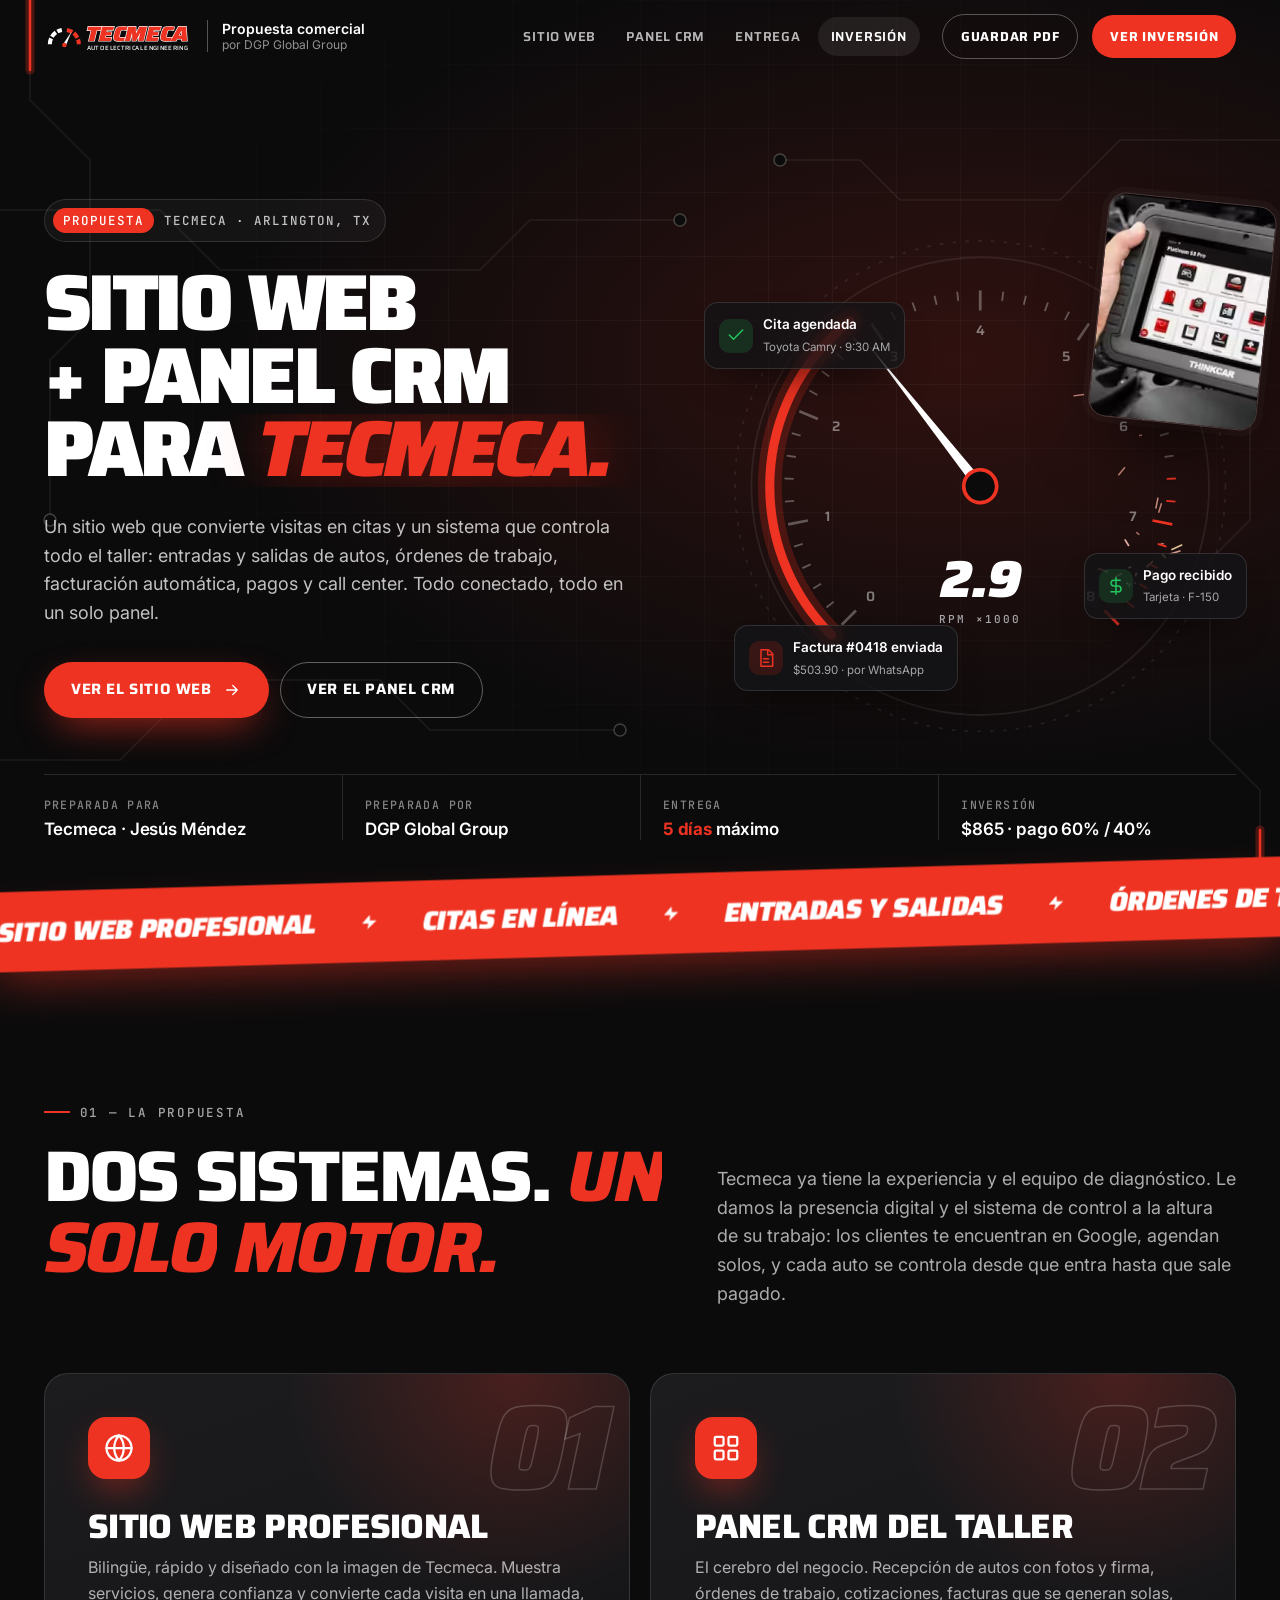
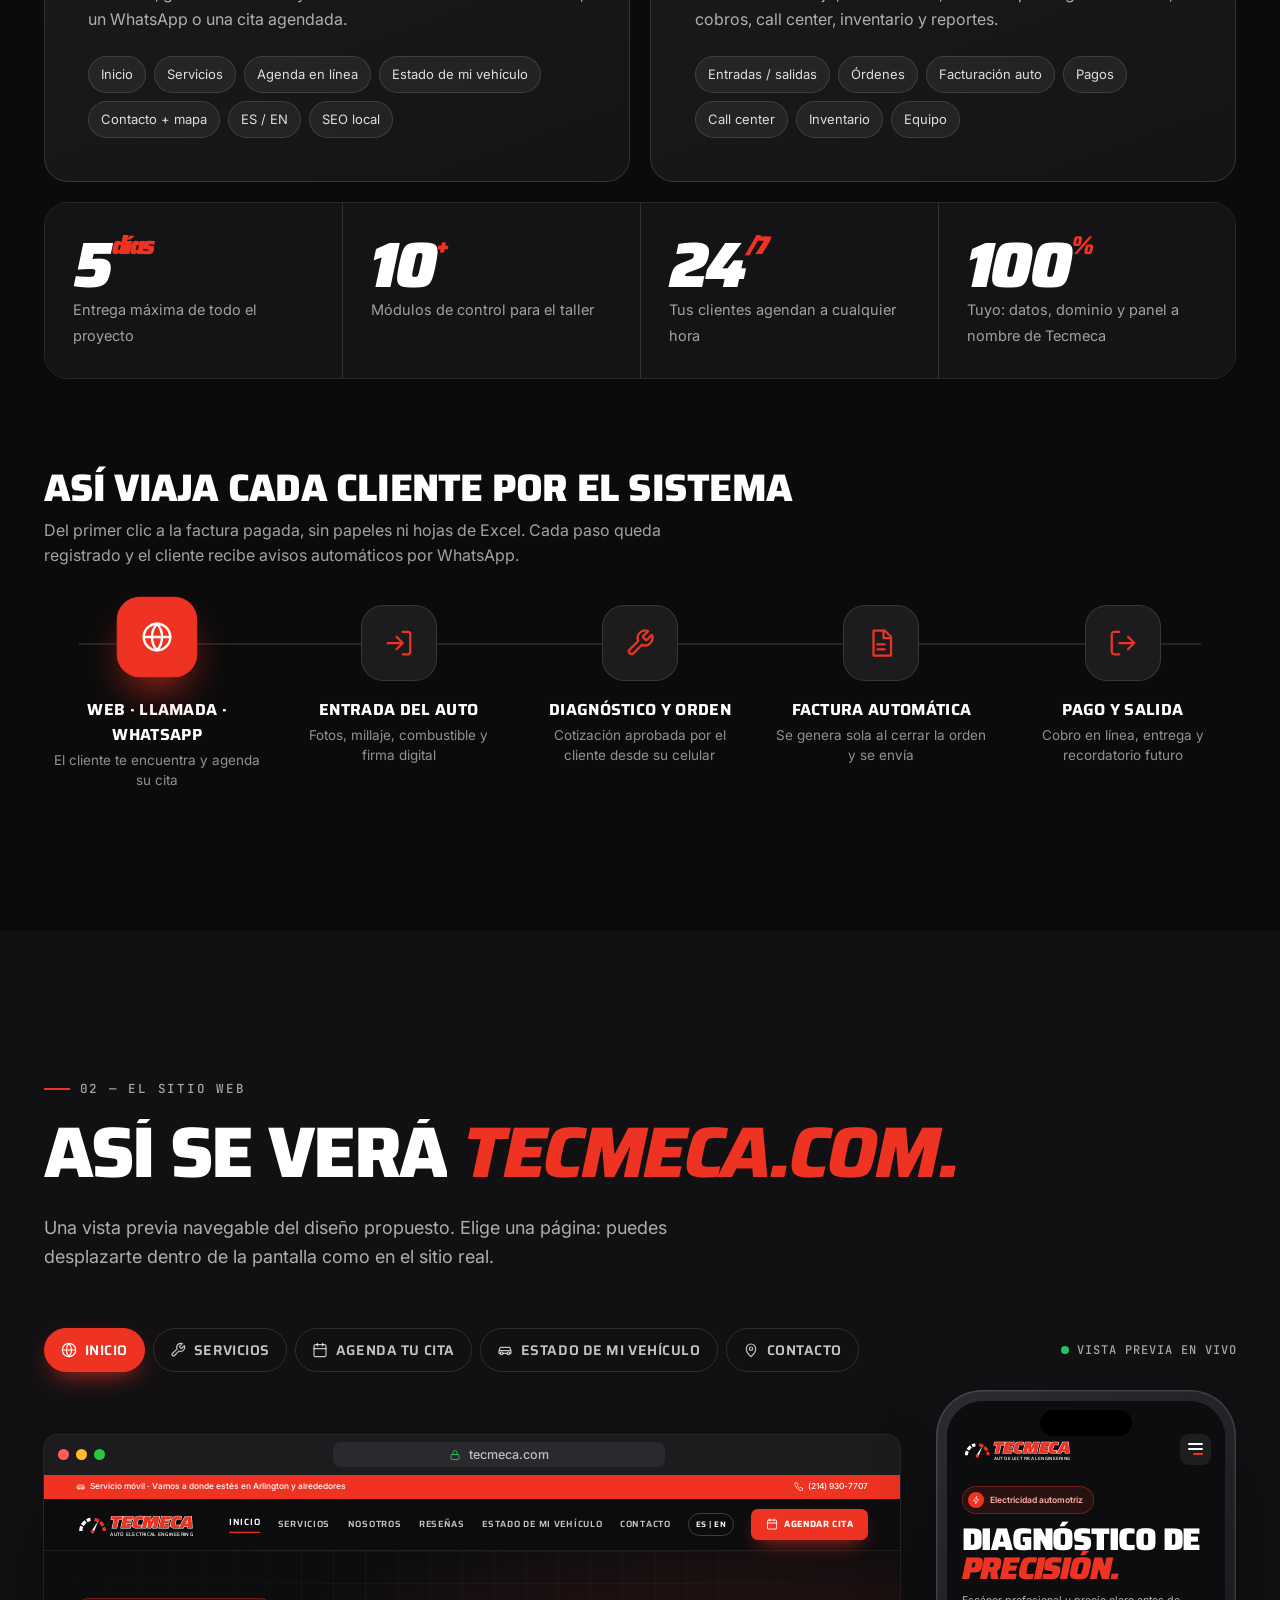
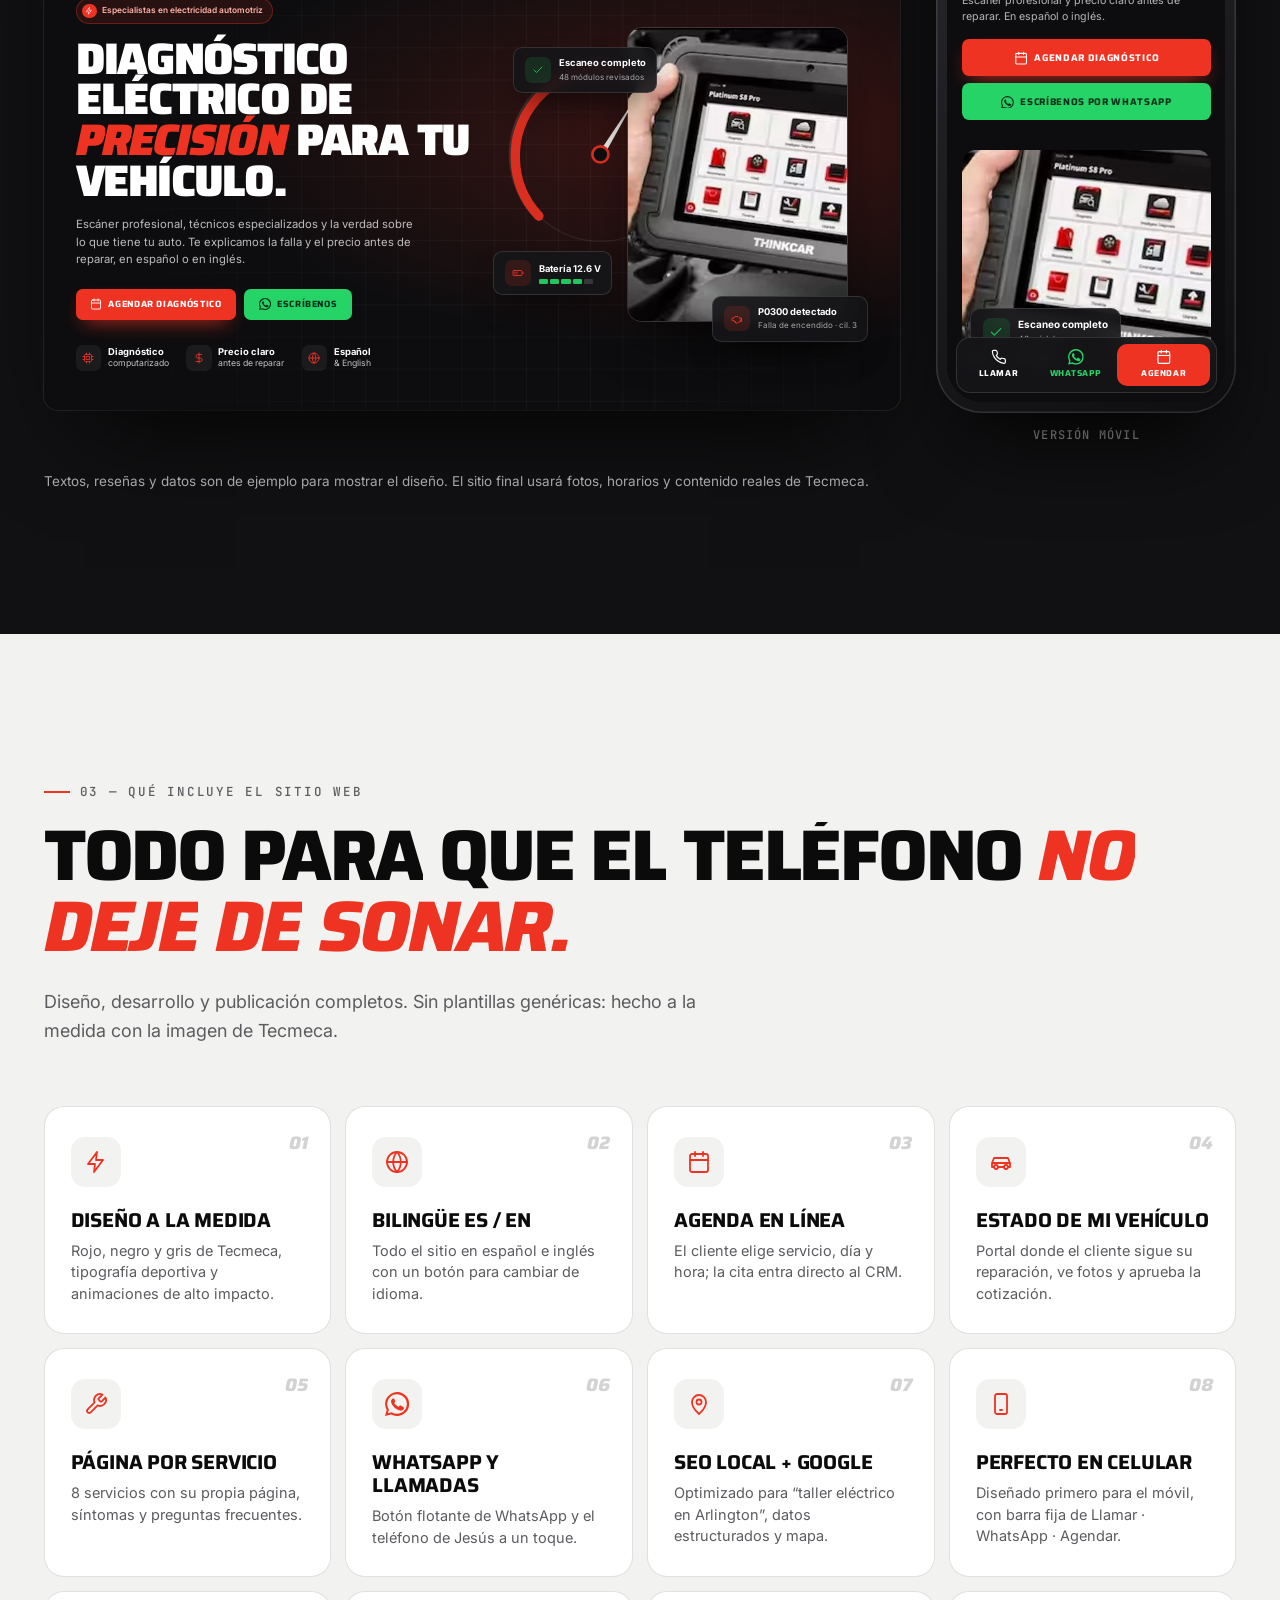
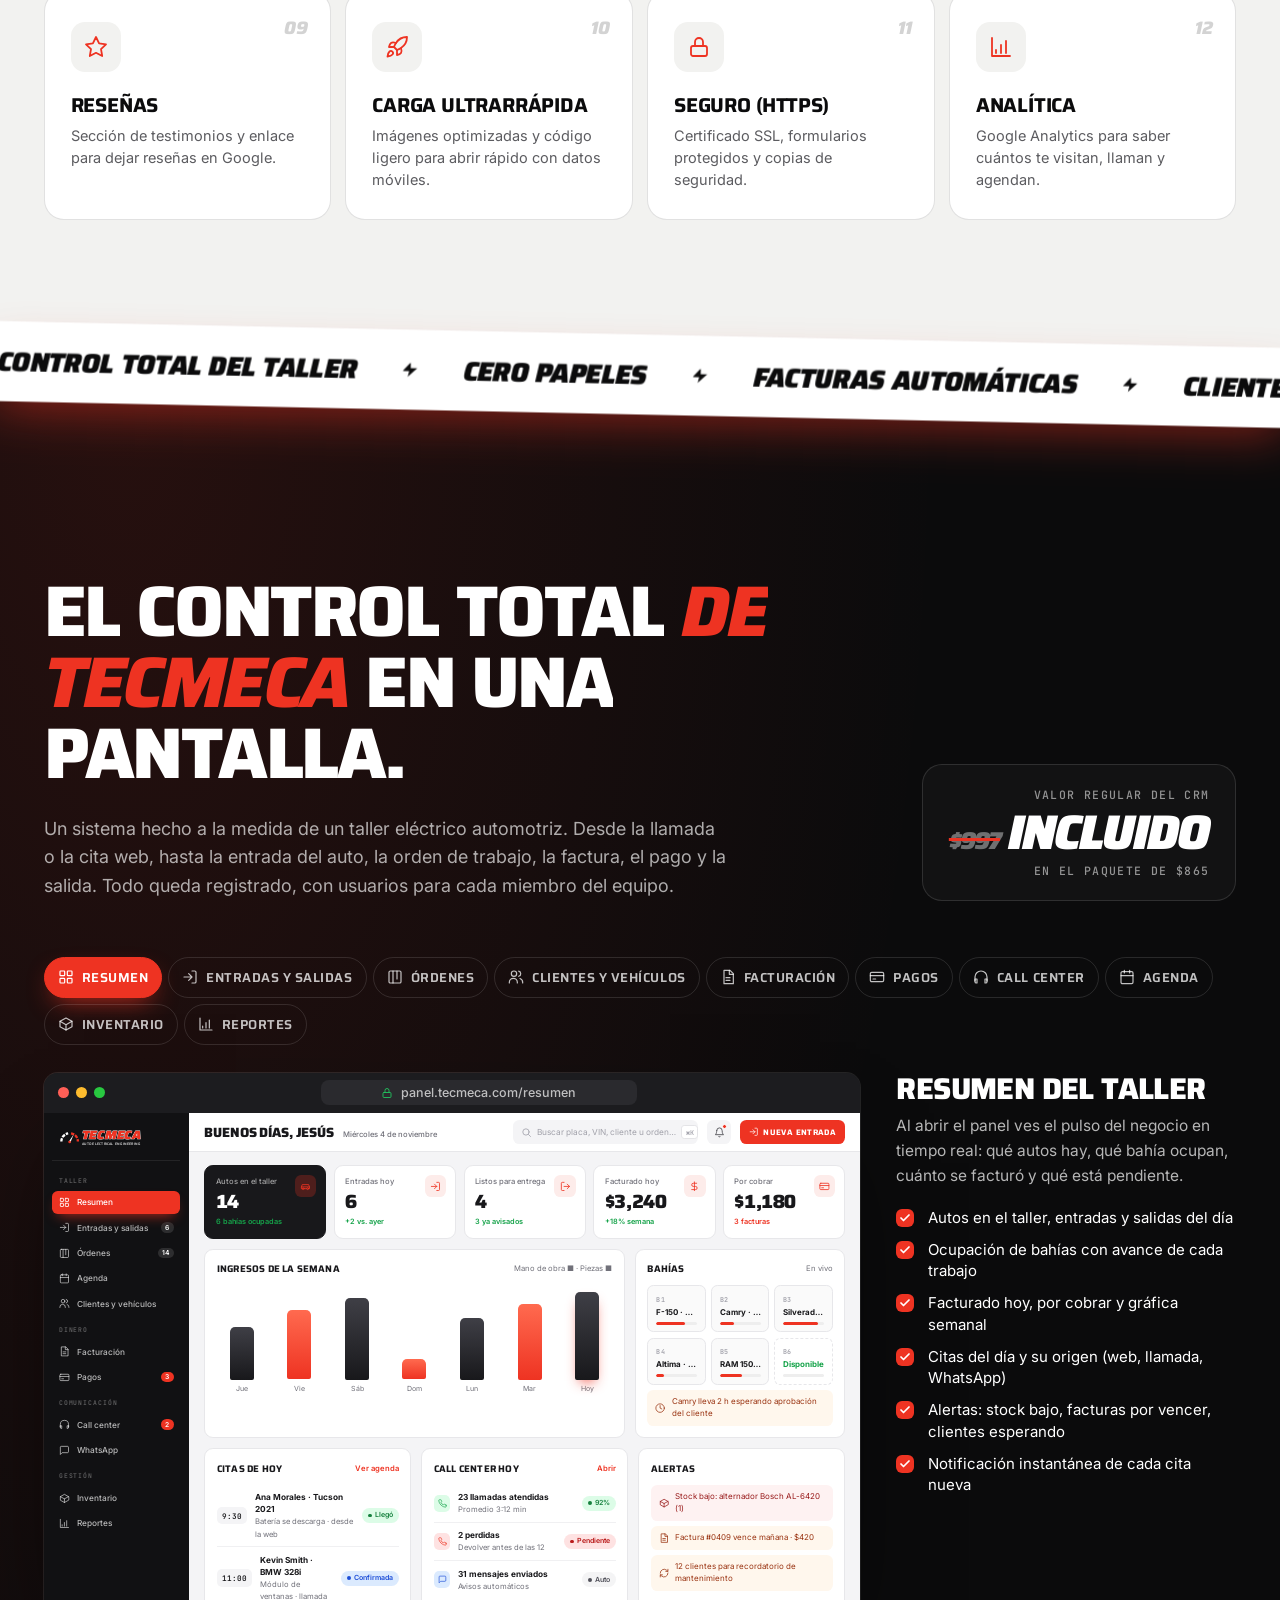
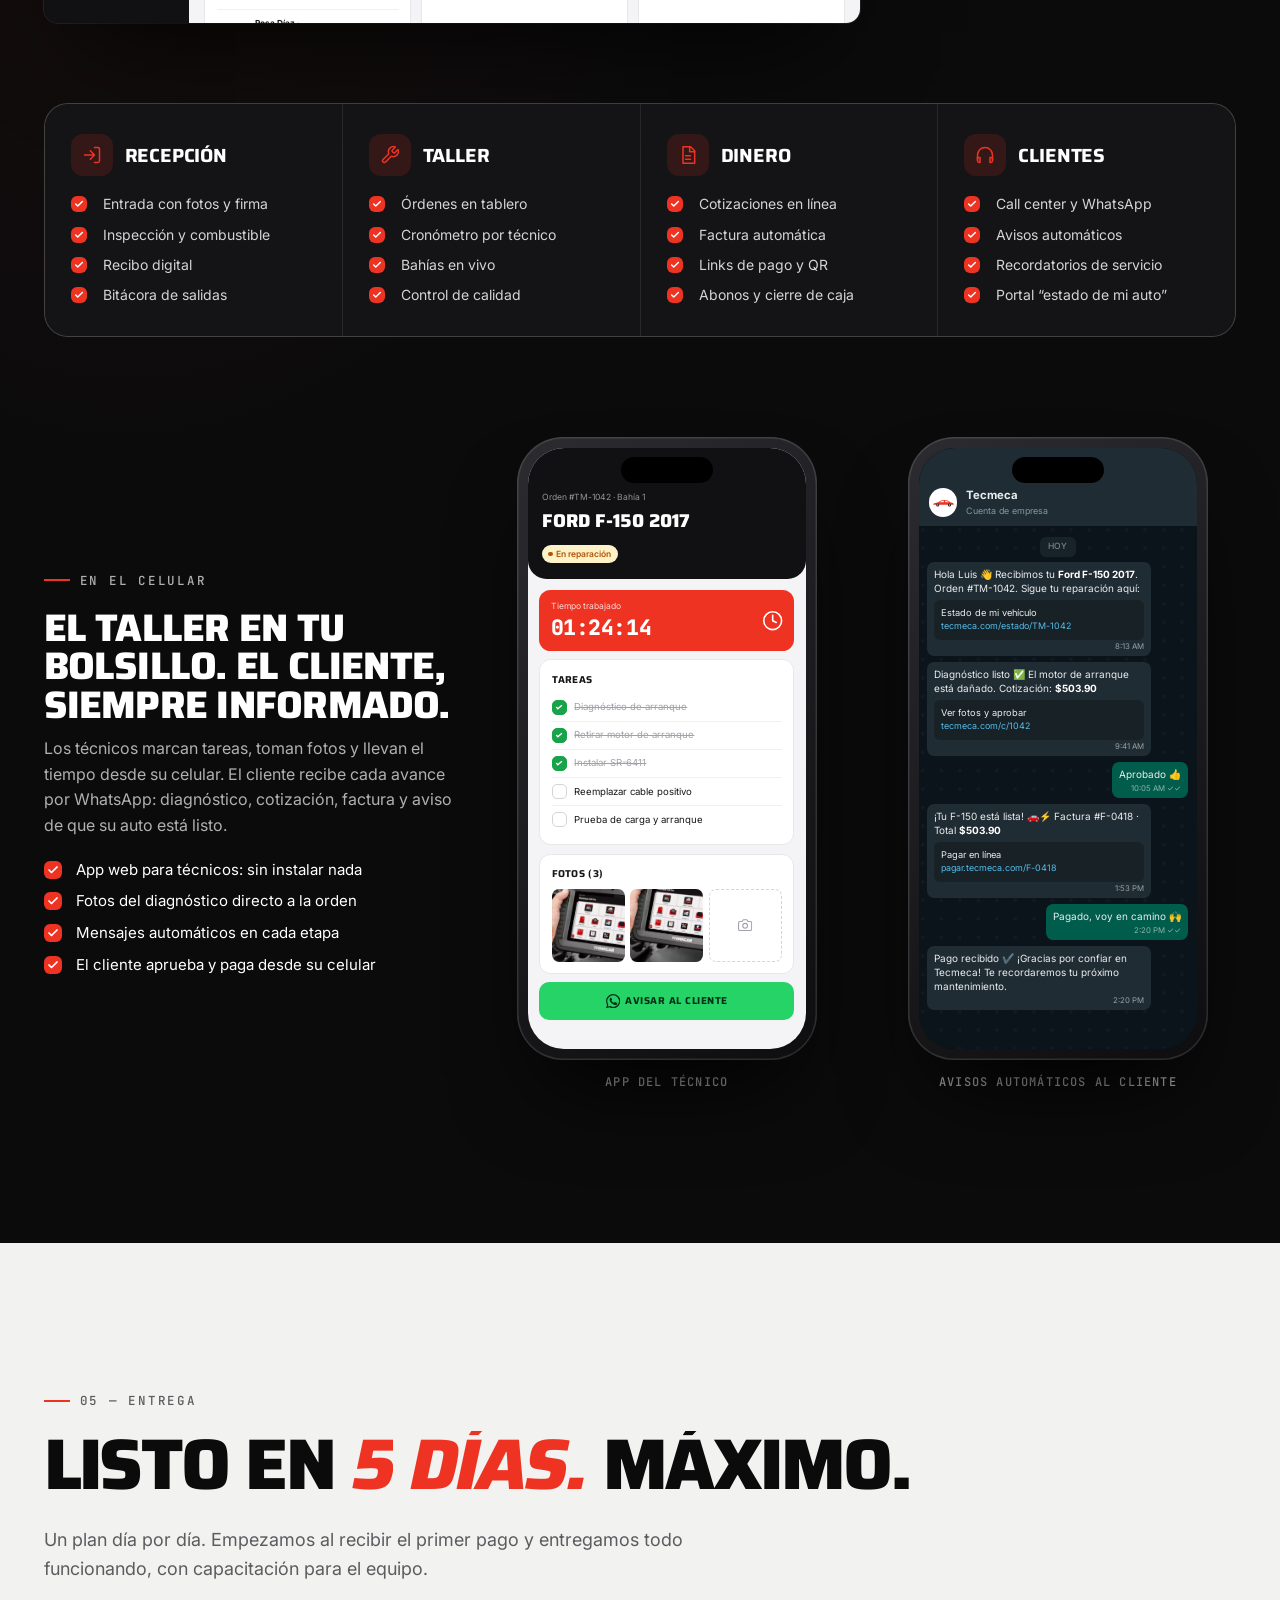
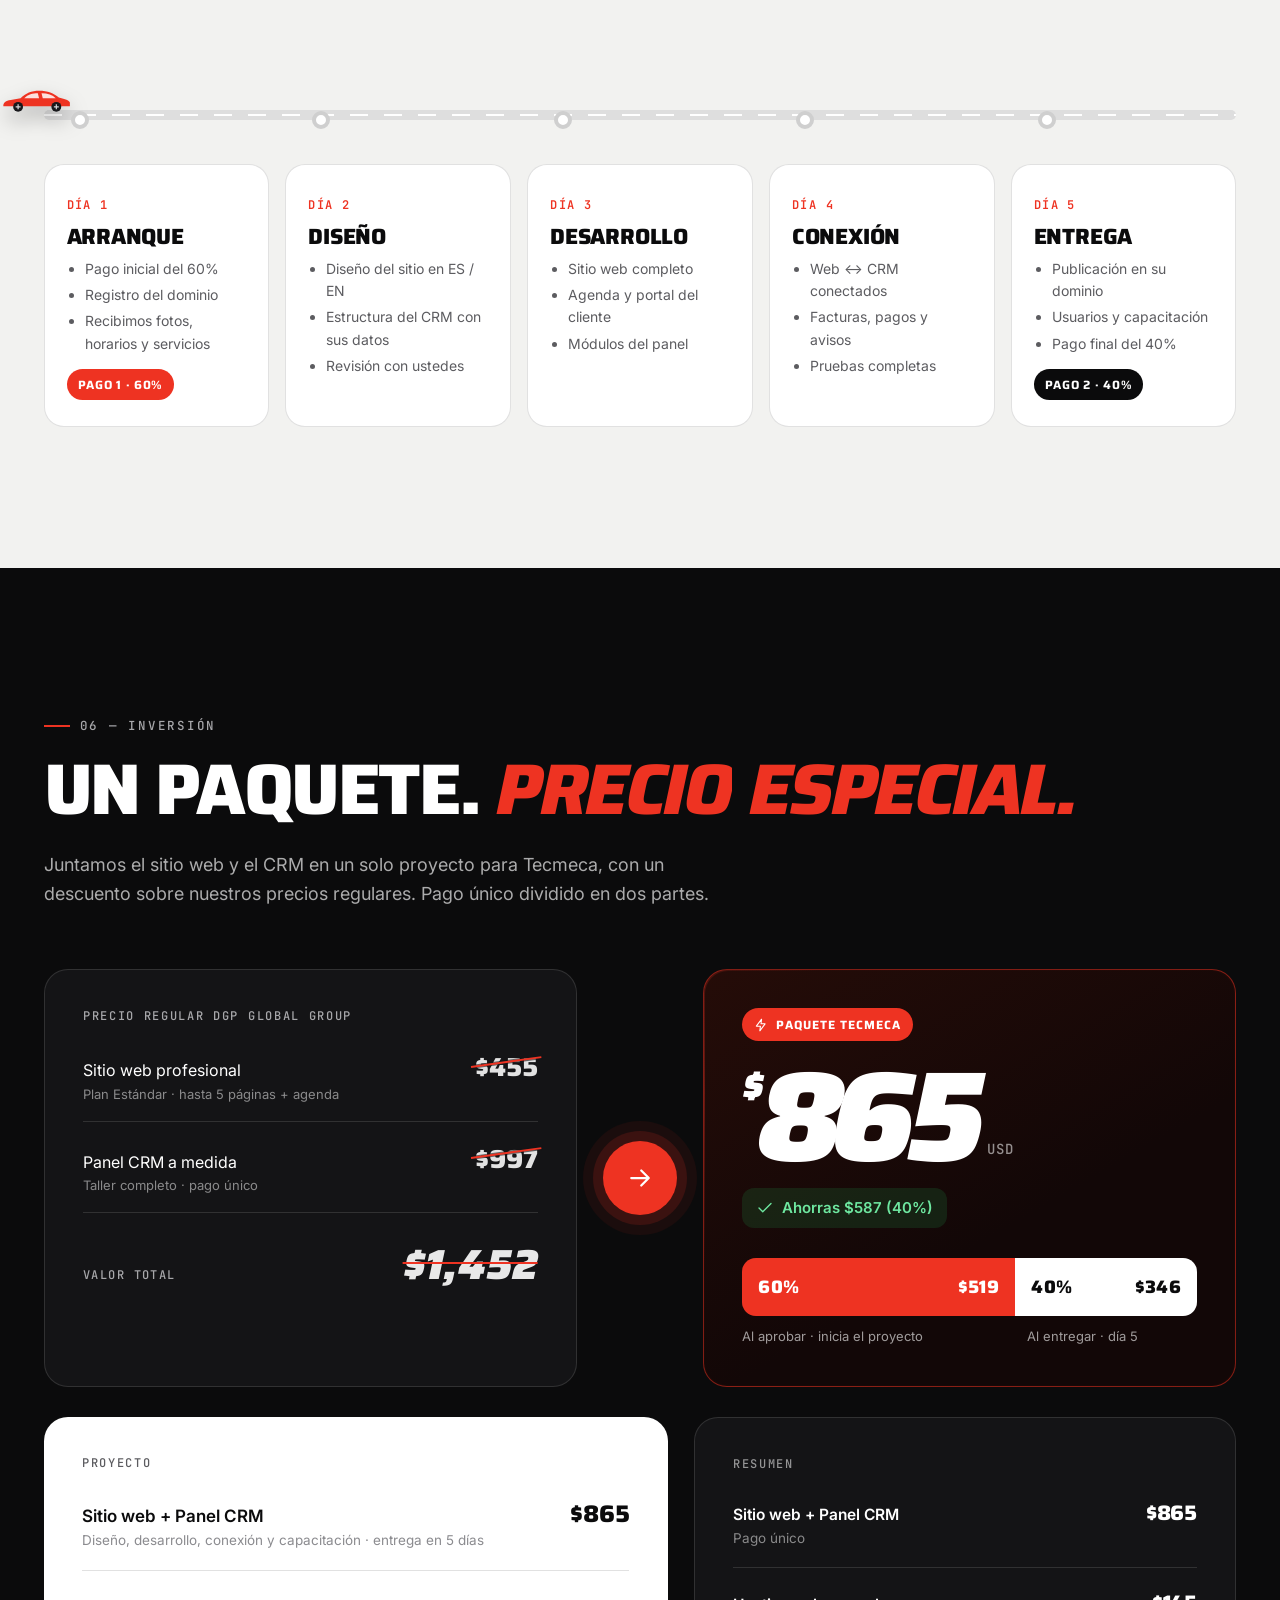
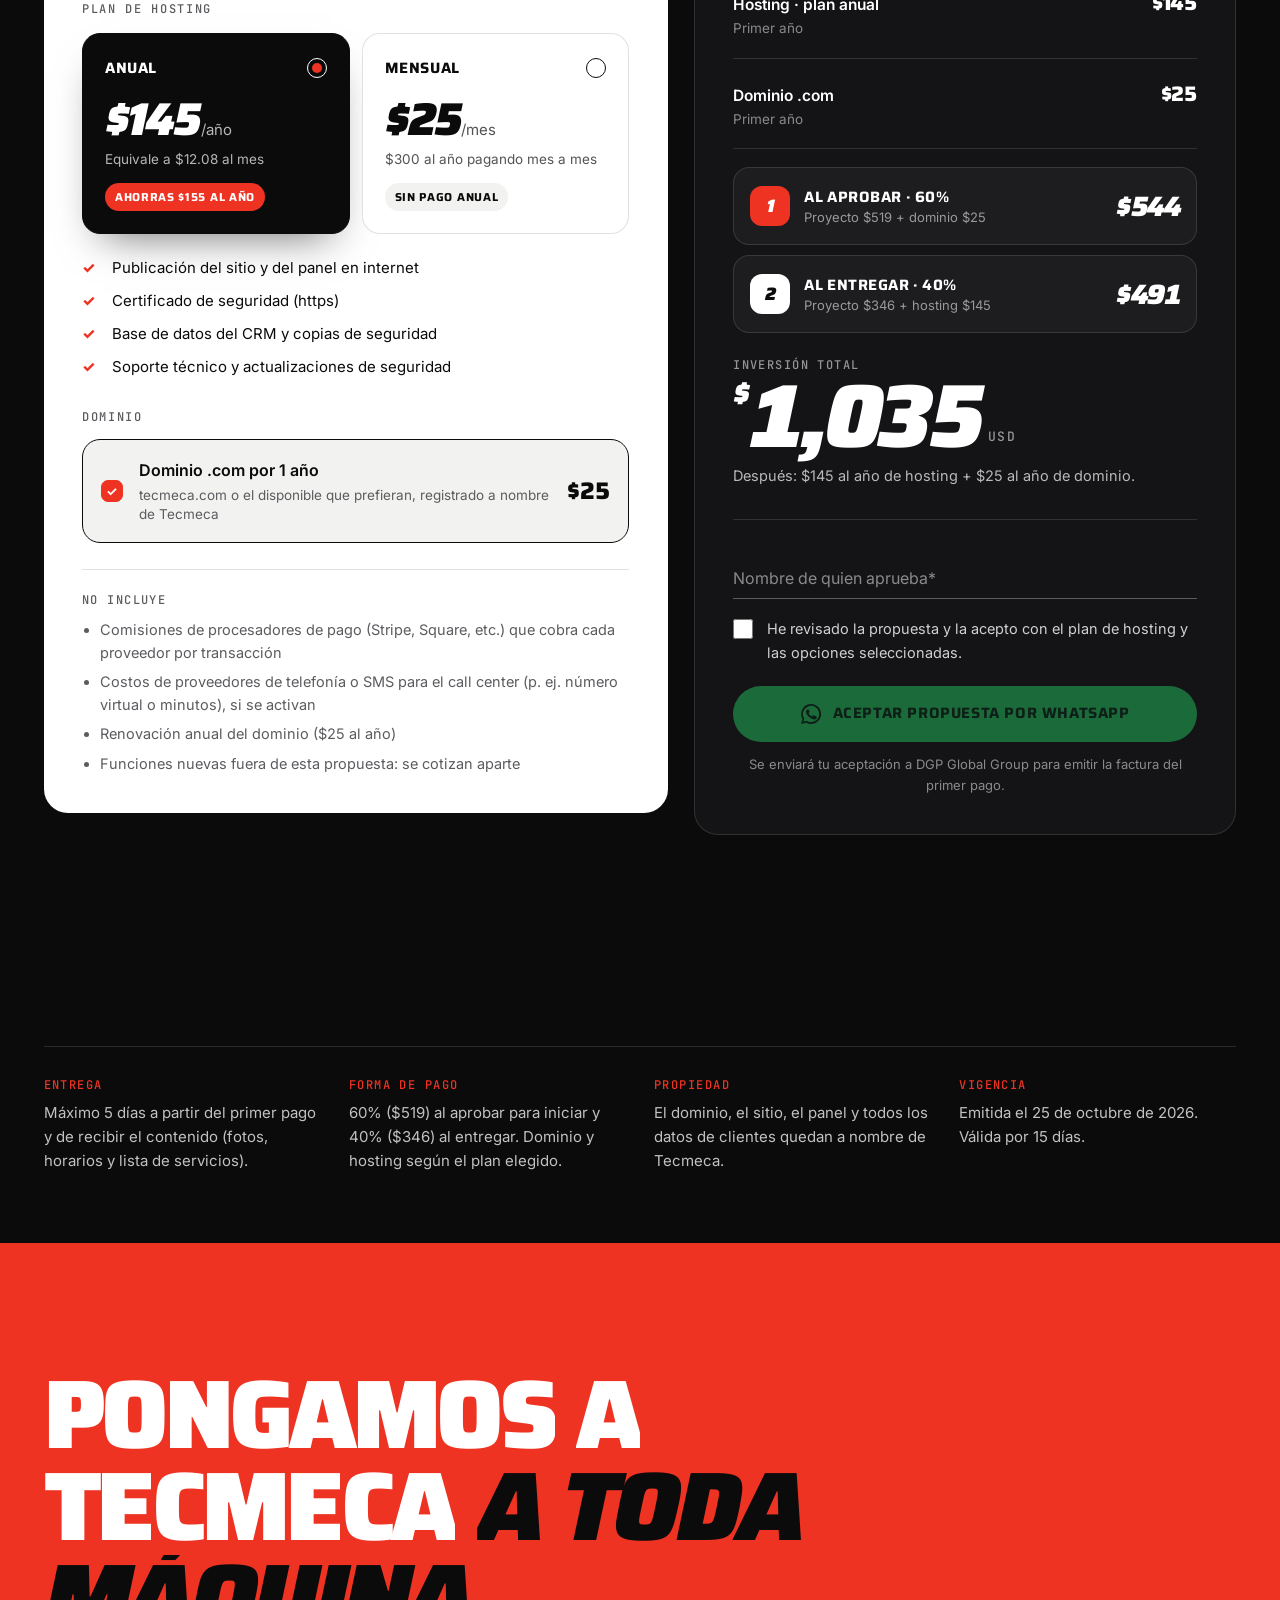
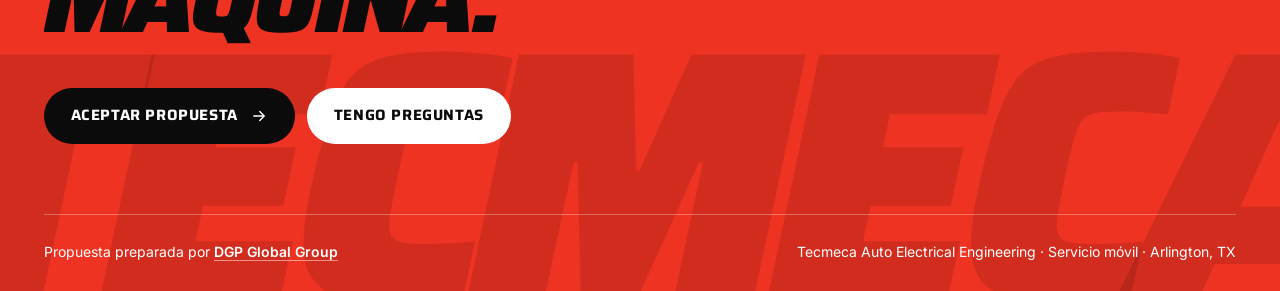
==== commit d5ff0689: "Move the site to tecmecatx.com and complete Open Graph / Twitter card tags - CNAME: tecmecatx.com - " ====
--- a/propuesta/index.html
+++ b/propuesta/index.html
@@ -8,10 +8,21 @@
   <meta name="robots" content="noindex, nofollow" />
   <meta name="theme-color" content="#0b0b0c" />
   <meta property="og:type" content="website" />
+  <meta property="og:site_name" content="DGP Global Group" />
+  <meta property="og:locale" content="es_US" />
+  <meta property="og:url" content="https://tecmecatx.com/propuesta/" />
   <meta property="og:title" content="Propuesta: Sitio web + Panel CRM para Tecmeca" />
   <meta property="og:description" content="Preparada por DGP Global Group. Sitio web + CRM del taller · $865 · entrega en 5 días." />
-  <meta property="og:image" content="../assets/og-image.jpg" />
+  <meta property="og:image" content="https://tecmecatx.com/assets/og-image.jpg" />
+  <meta property="og:image:secure_url" content="https://tecmecatx.com/assets/og-image.jpg" />
+  <meta property="og:image:type" content="image/jpeg" />
+  <meta property="og:image:width" content="1200" />
+  <meta property="og:image:height" content="630" />
+  <meta property="og:image:alt" content="Tecmeca Auto Electrical Engineering" />
   <meta name="twitter:card" content="summary_large_image" />
+  <meta name="twitter:title" content="Propuesta: Sitio web + Panel CRM para Tecmeca" />
+  <meta name="twitter:description" content="Preparada por DGP Global Group. Sitio web + CRM del taller · $865 · entrega en 5 días." />
+  <meta name="twitter:image" content="https://tecmecatx.com/assets/og-image.jpg" />
   <link rel="icon" type="image/svg+xml" href="../assets/favicon.svg" />
   <link rel="preconnect" href="https://fonts.googleapis.com" />
   <link rel="preconnect" href="https://fonts.gstatic.com" crossorigin />
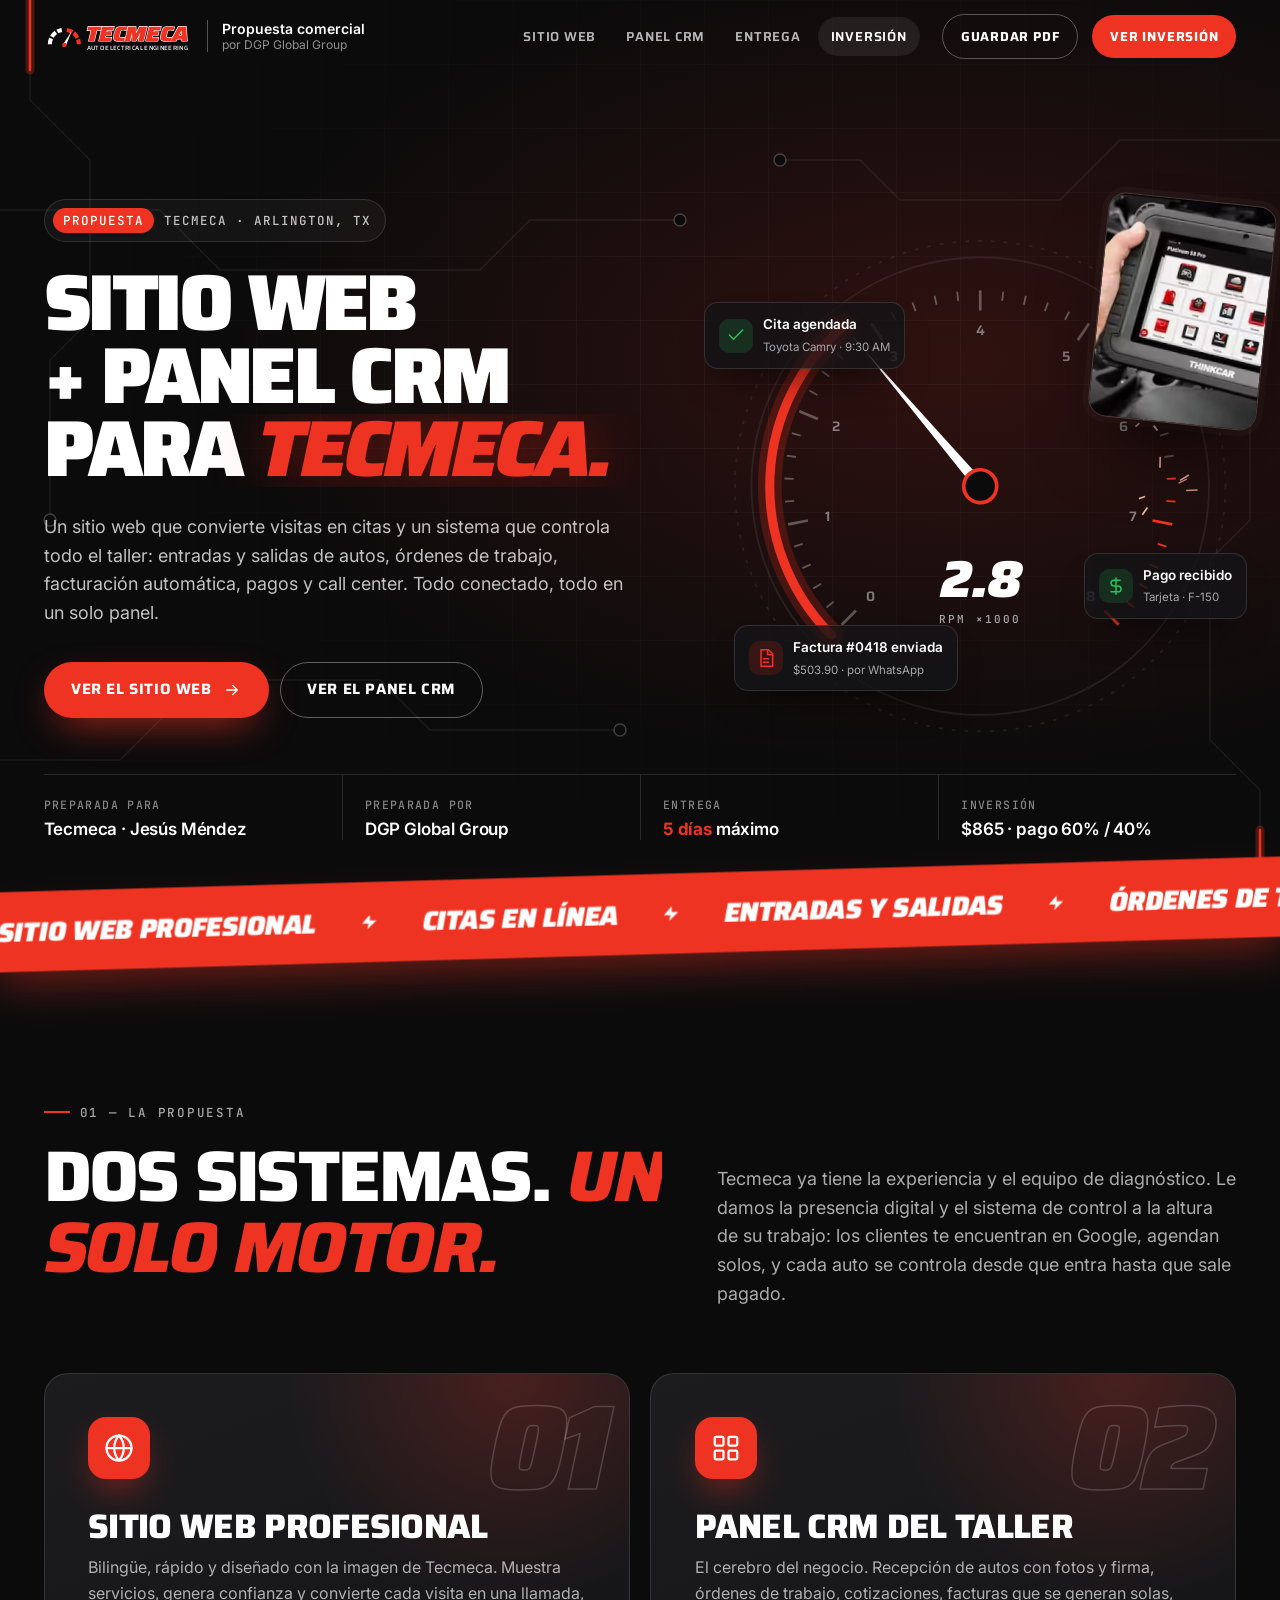
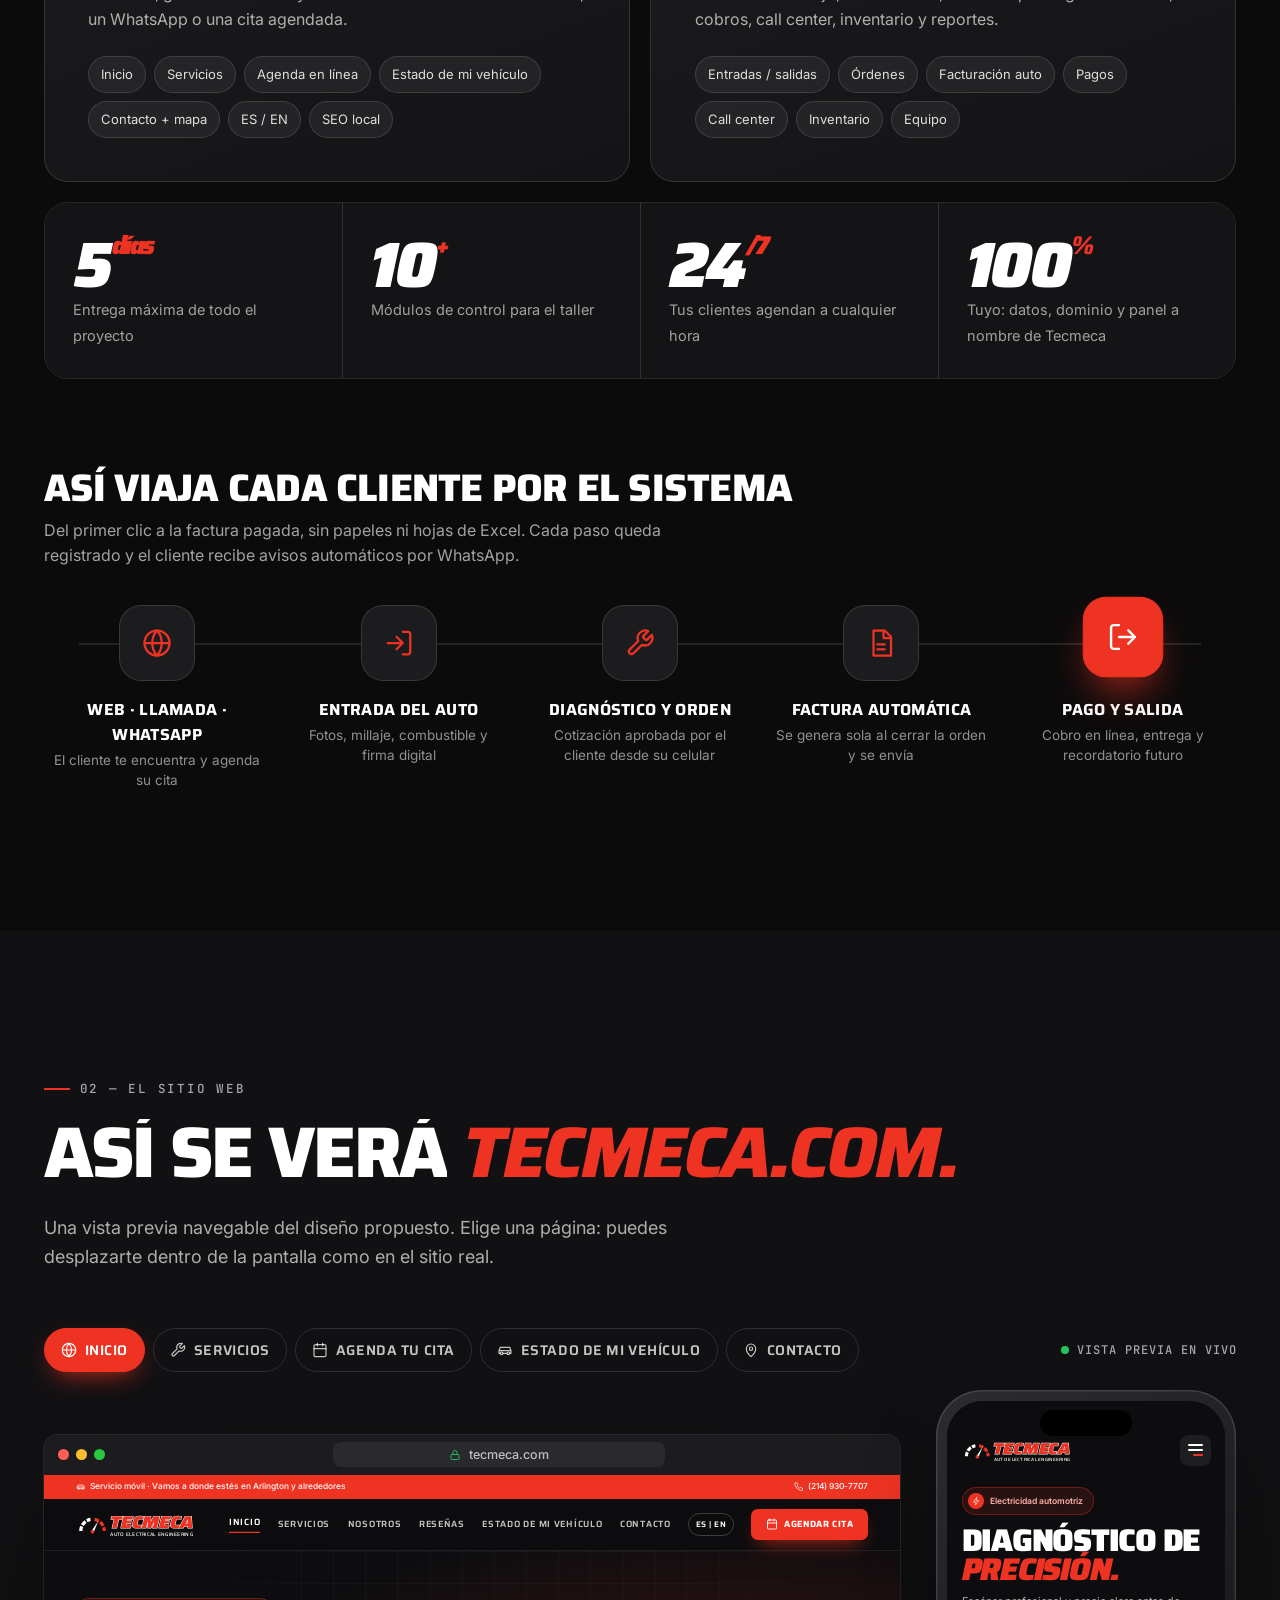
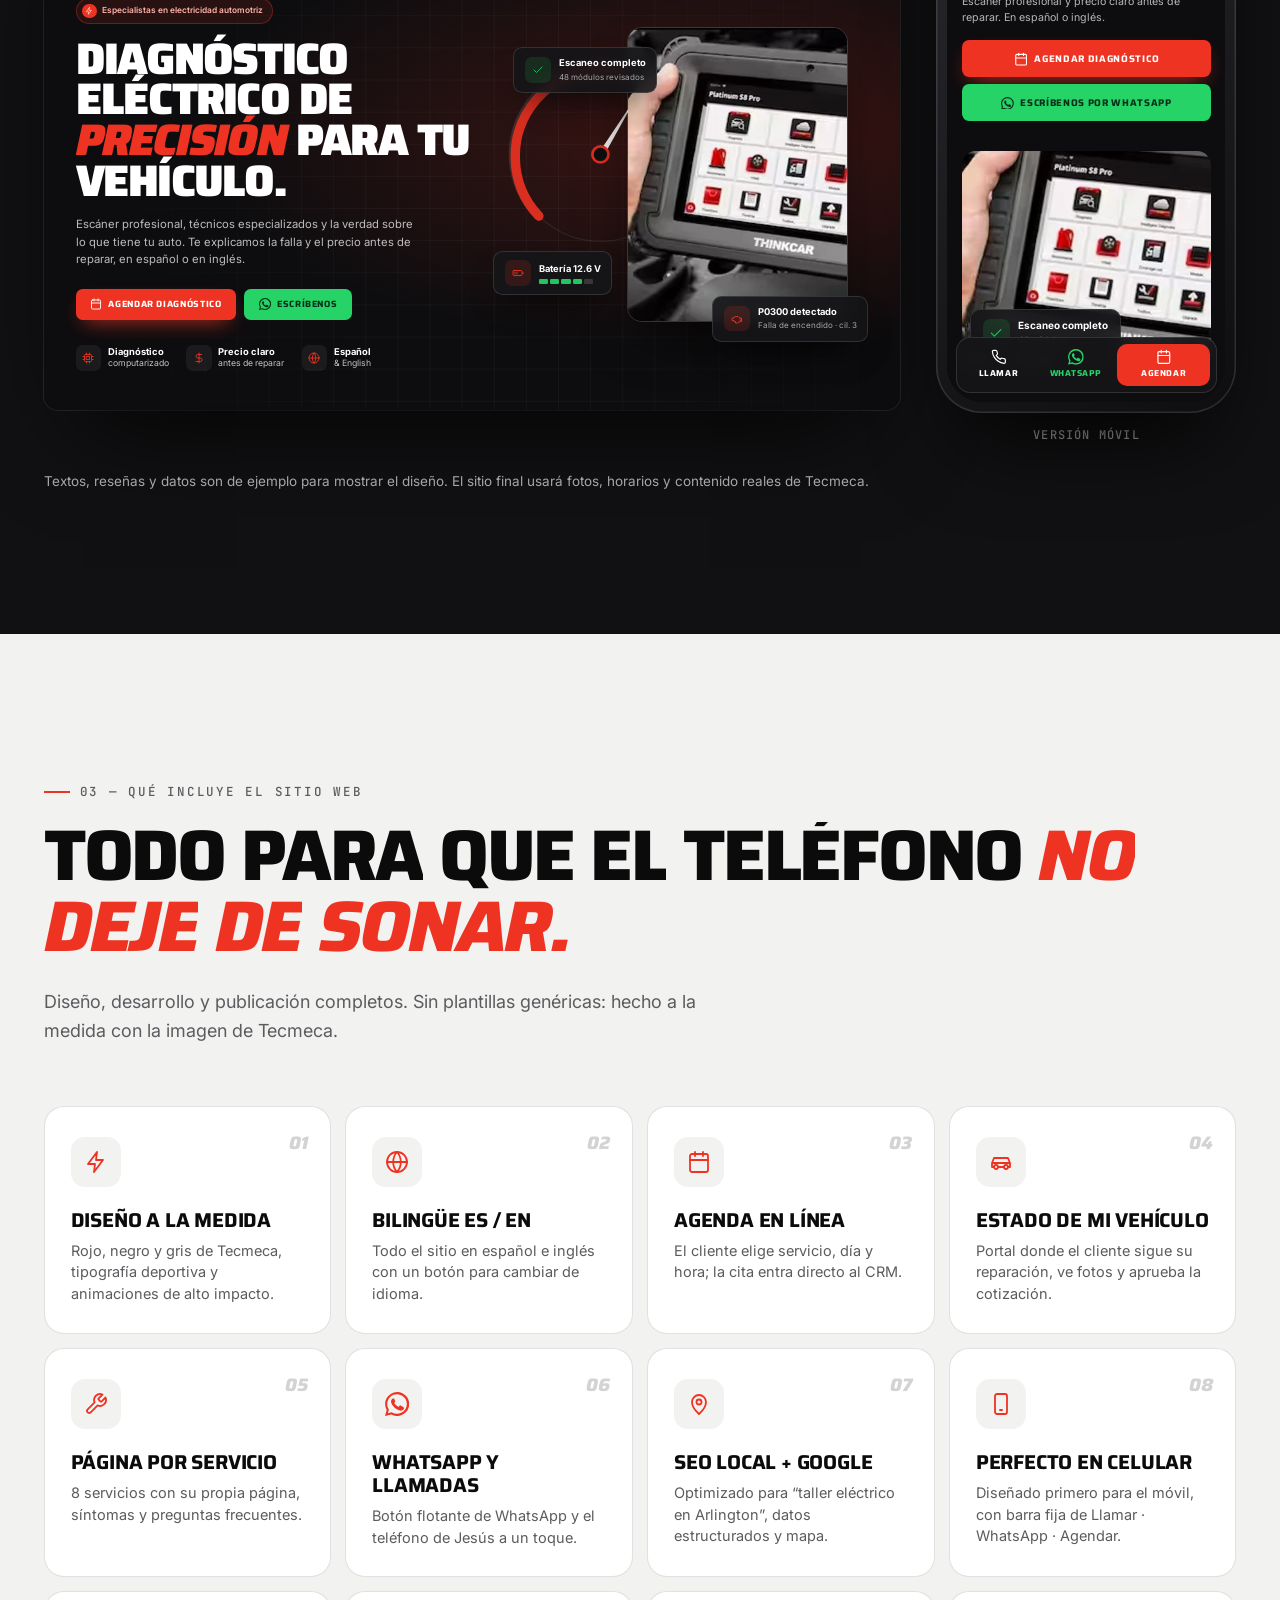
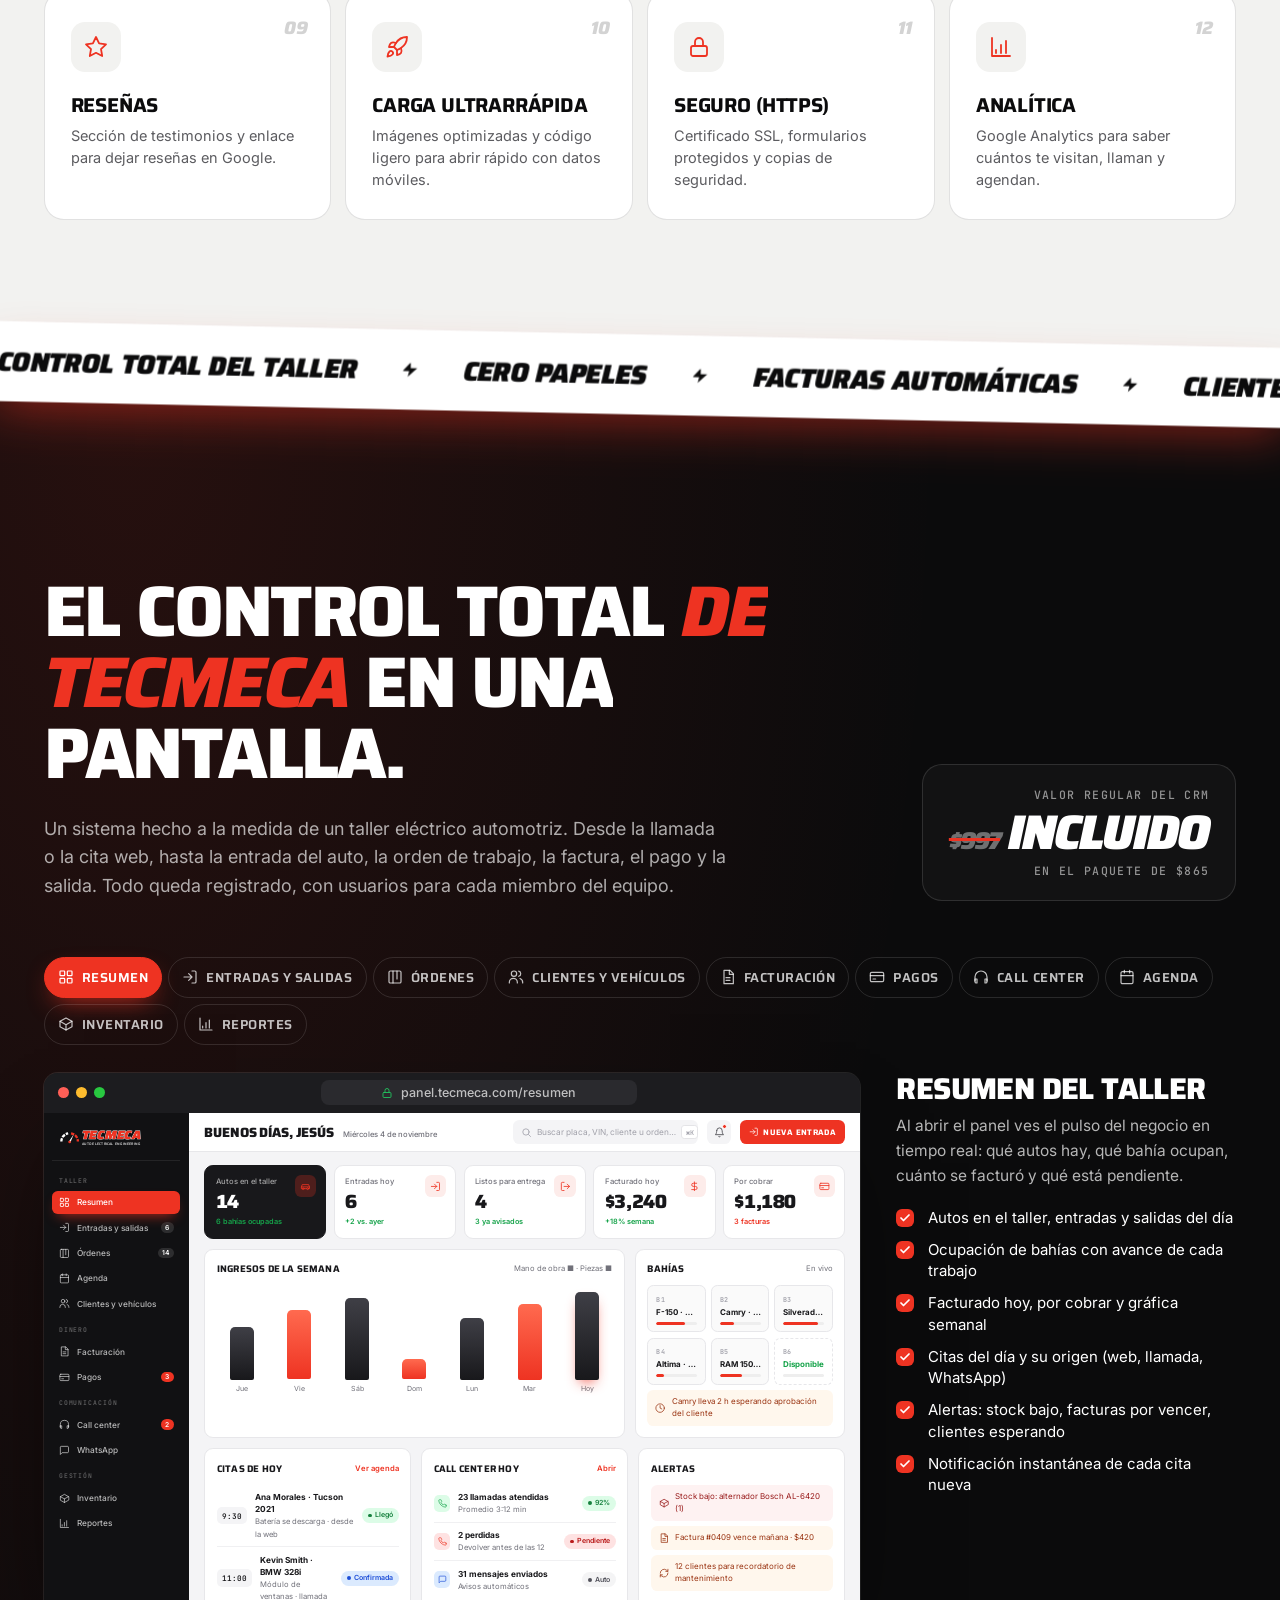
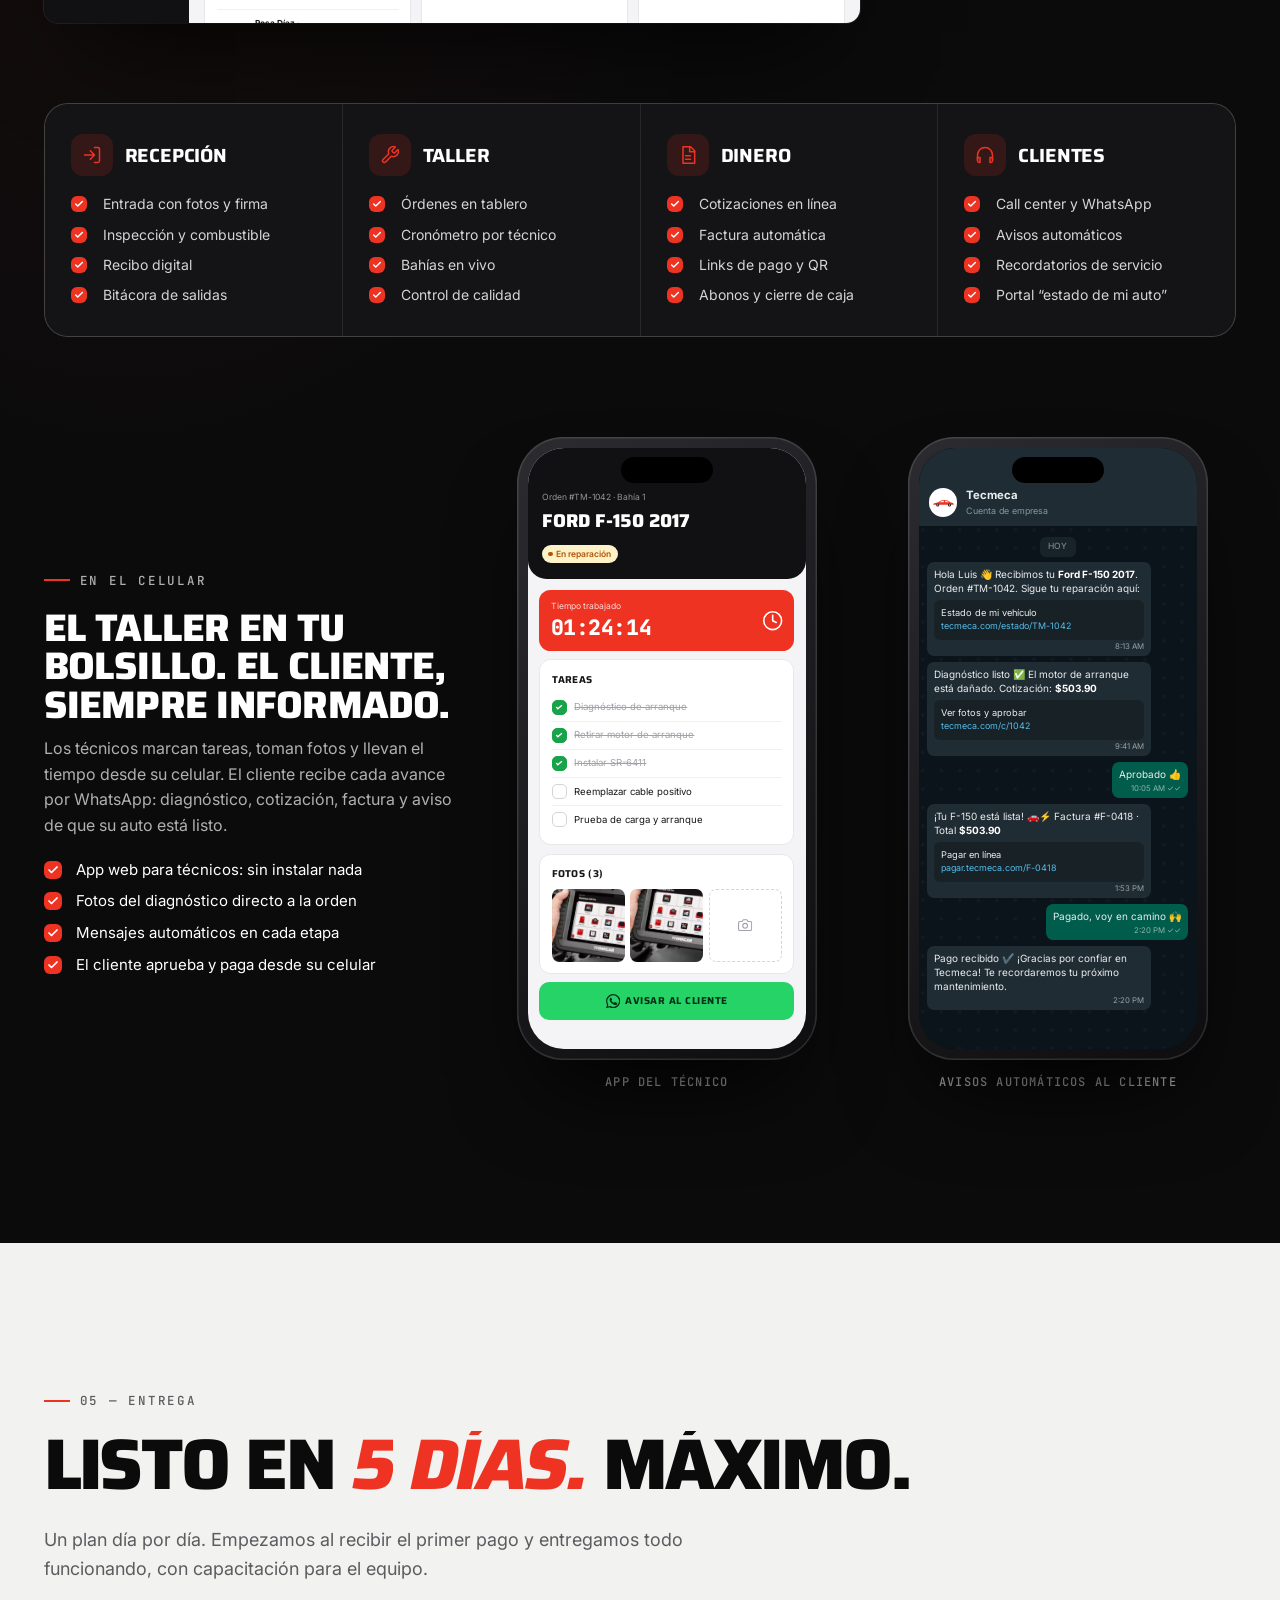
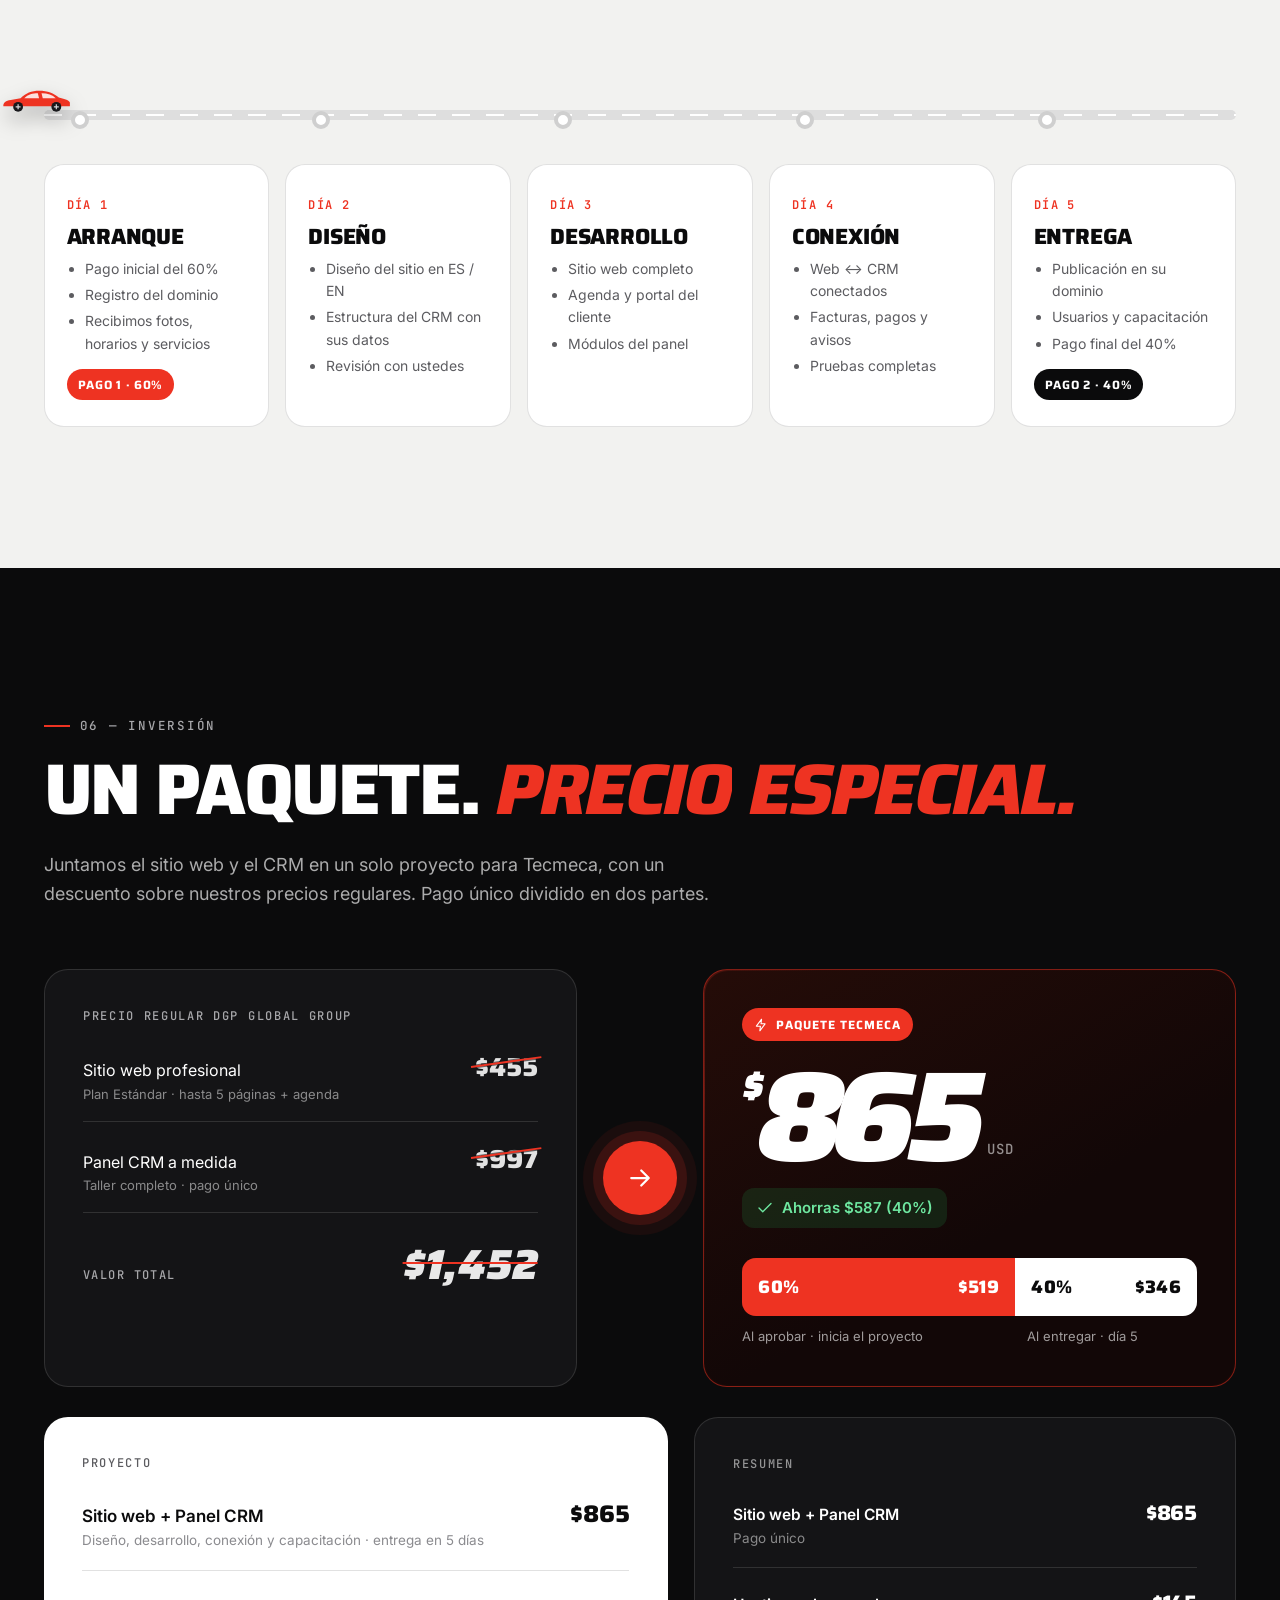
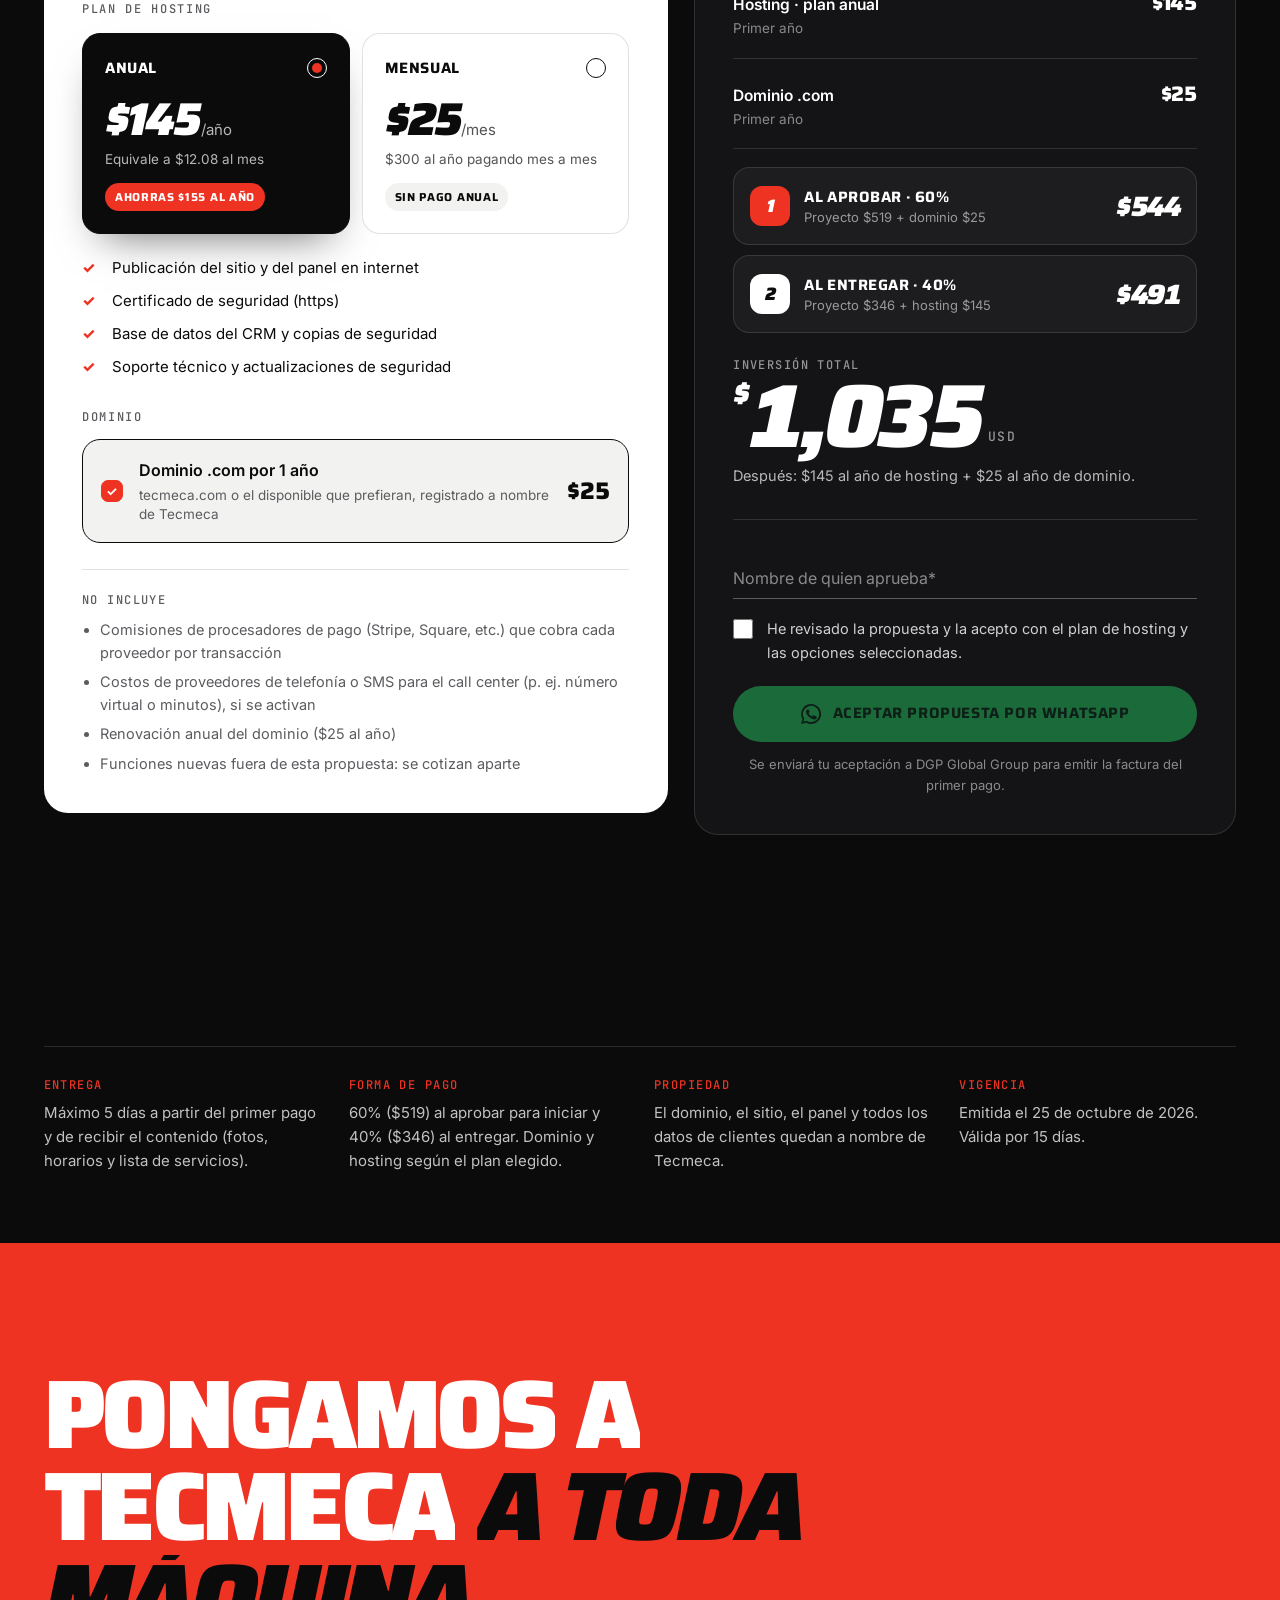
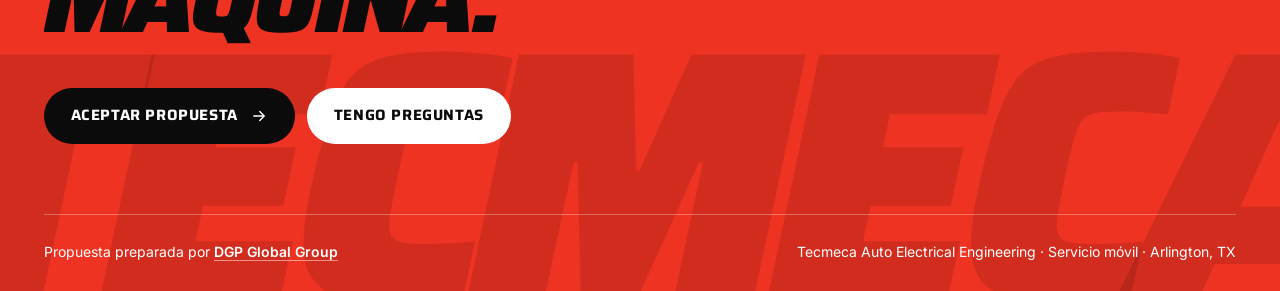
==== commit 58188c16: "Drop Arlington from the social preview text and image Co-Authored-By: Claude Opus 5.5 <noreply@anthr" ====
--- a/propuesta/index.html
+++ b/propuesta/index.html
@@ -13,8 +13,8 @@
   <meta property="og:url" content="https://tecmecatx.com/propuesta/" />
   <meta property="og:title" content="Propuesta: Sitio web + Panel CRM para Tecmeca" />
   <meta property="og:description" content="Preparada por DGP Global Group. Sitio web + CRM del taller · $865 · entrega en 5 días." />
-  <meta property="og:image" content="https://tecmecatx.com/assets/og-image.jpg" />
-  <meta property="og:image:secure_url" content="https://tecmecatx.com/assets/og-image.jpg" />
+  <meta property="og:image" content="https://tecmecatx.com/assets/og-image.jpg?v=2" />
+  <meta property="og:image:secure_url" content="https://tecmecatx.com/assets/og-image.jpg?v=2" />
   <meta property="og:image:type" content="image/jpeg" />
   <meta property="og:image:width" content="1200" />
   <meta property="og:image:height" content="630" />
@@ -22,7 +22,7 @@
   <meta name="twitter:card" content="summary_large_image" />
   <meta name="twitter:title" content="Propuesta: Sitio web + Panel CRM para Tecmeca" />
   <meta name="twitter:description" content="Preparada por DGP Global Group. Sitio web + CRM del taller · $865 · entrega en 5 días." />
-  <meta name="twitter:image" content="https://tecmecatx.com/assets/og-image.jpg" />
+  <meta name="twitter:image" content="https://tecmecatx.com/assets/og-image.jpg?v=2" />
   <link rel="icon" type="image/svg+xml" href="../assets/favicon.svg" />
   <link rel="preconnect" href="https://fonts.googleapis.com" />
   <link rel="preconnect" href="https://fonts.gstatic.com" crossorigin />
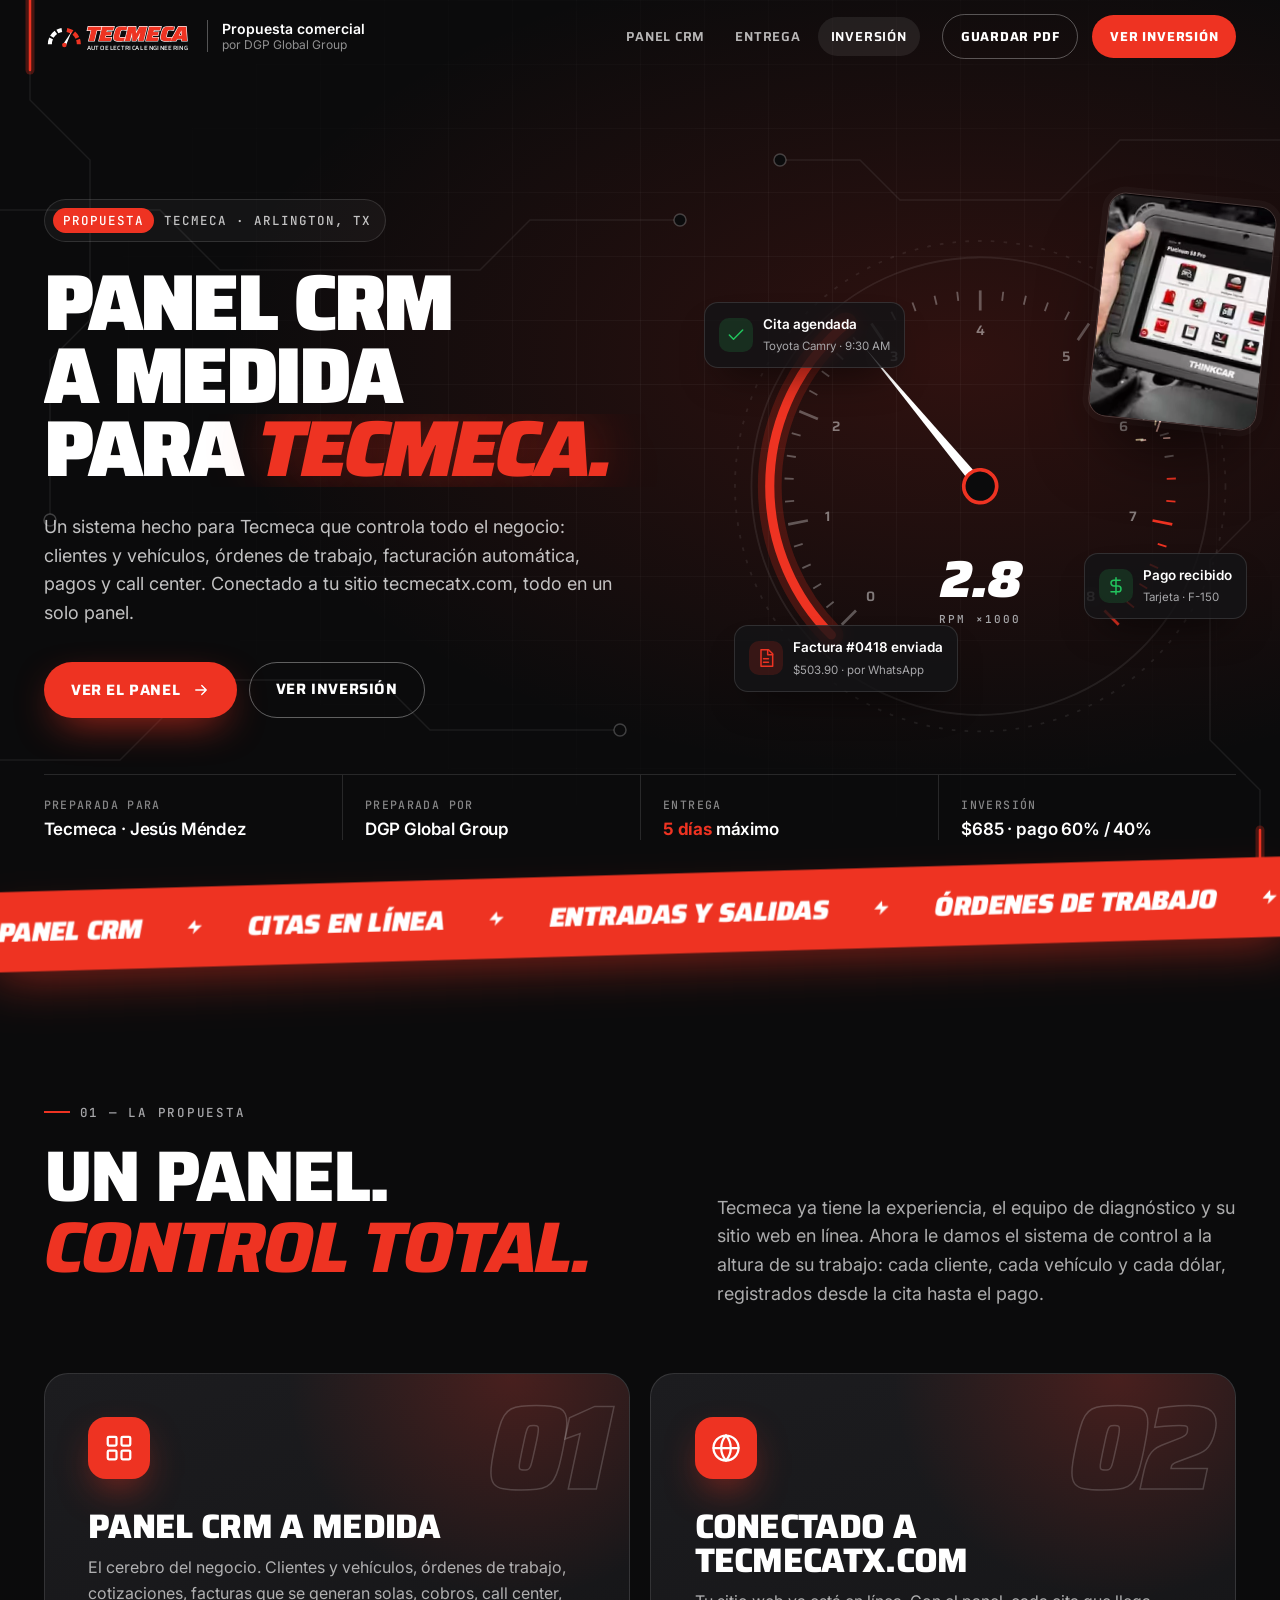
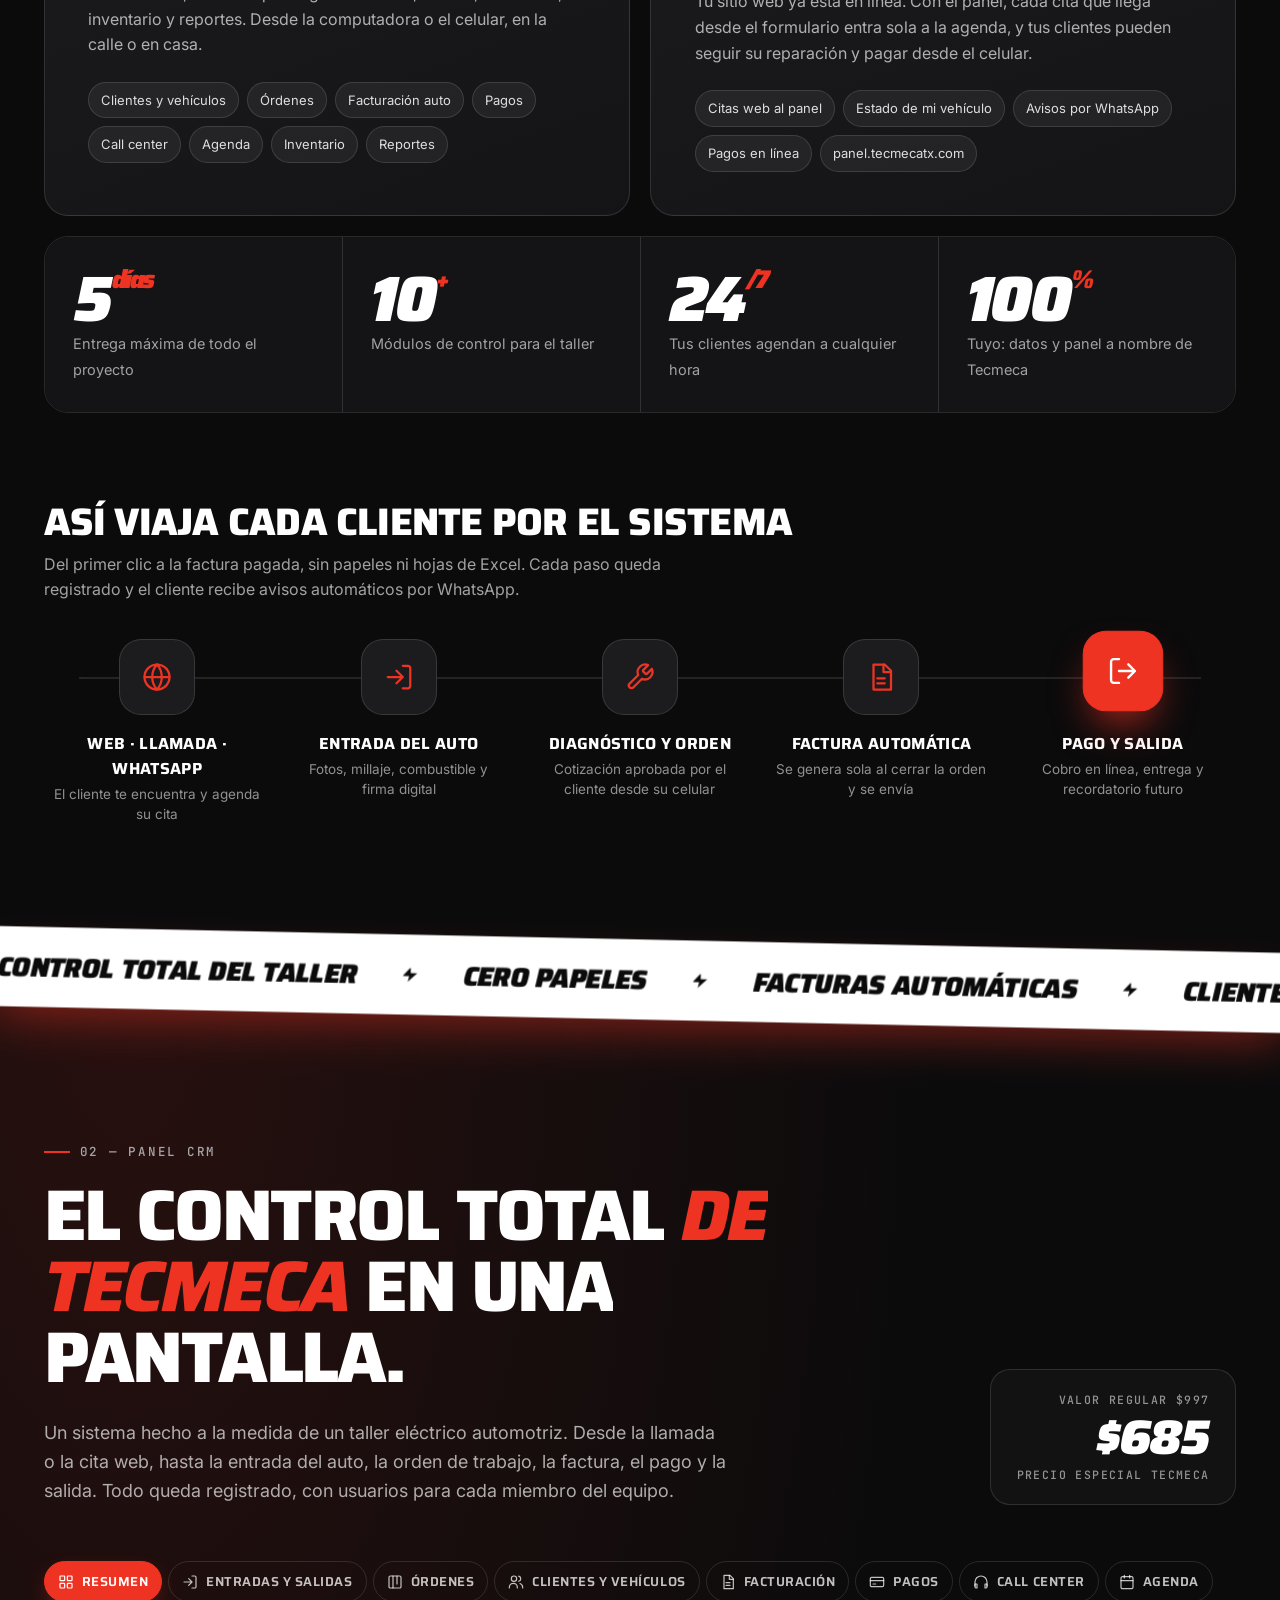
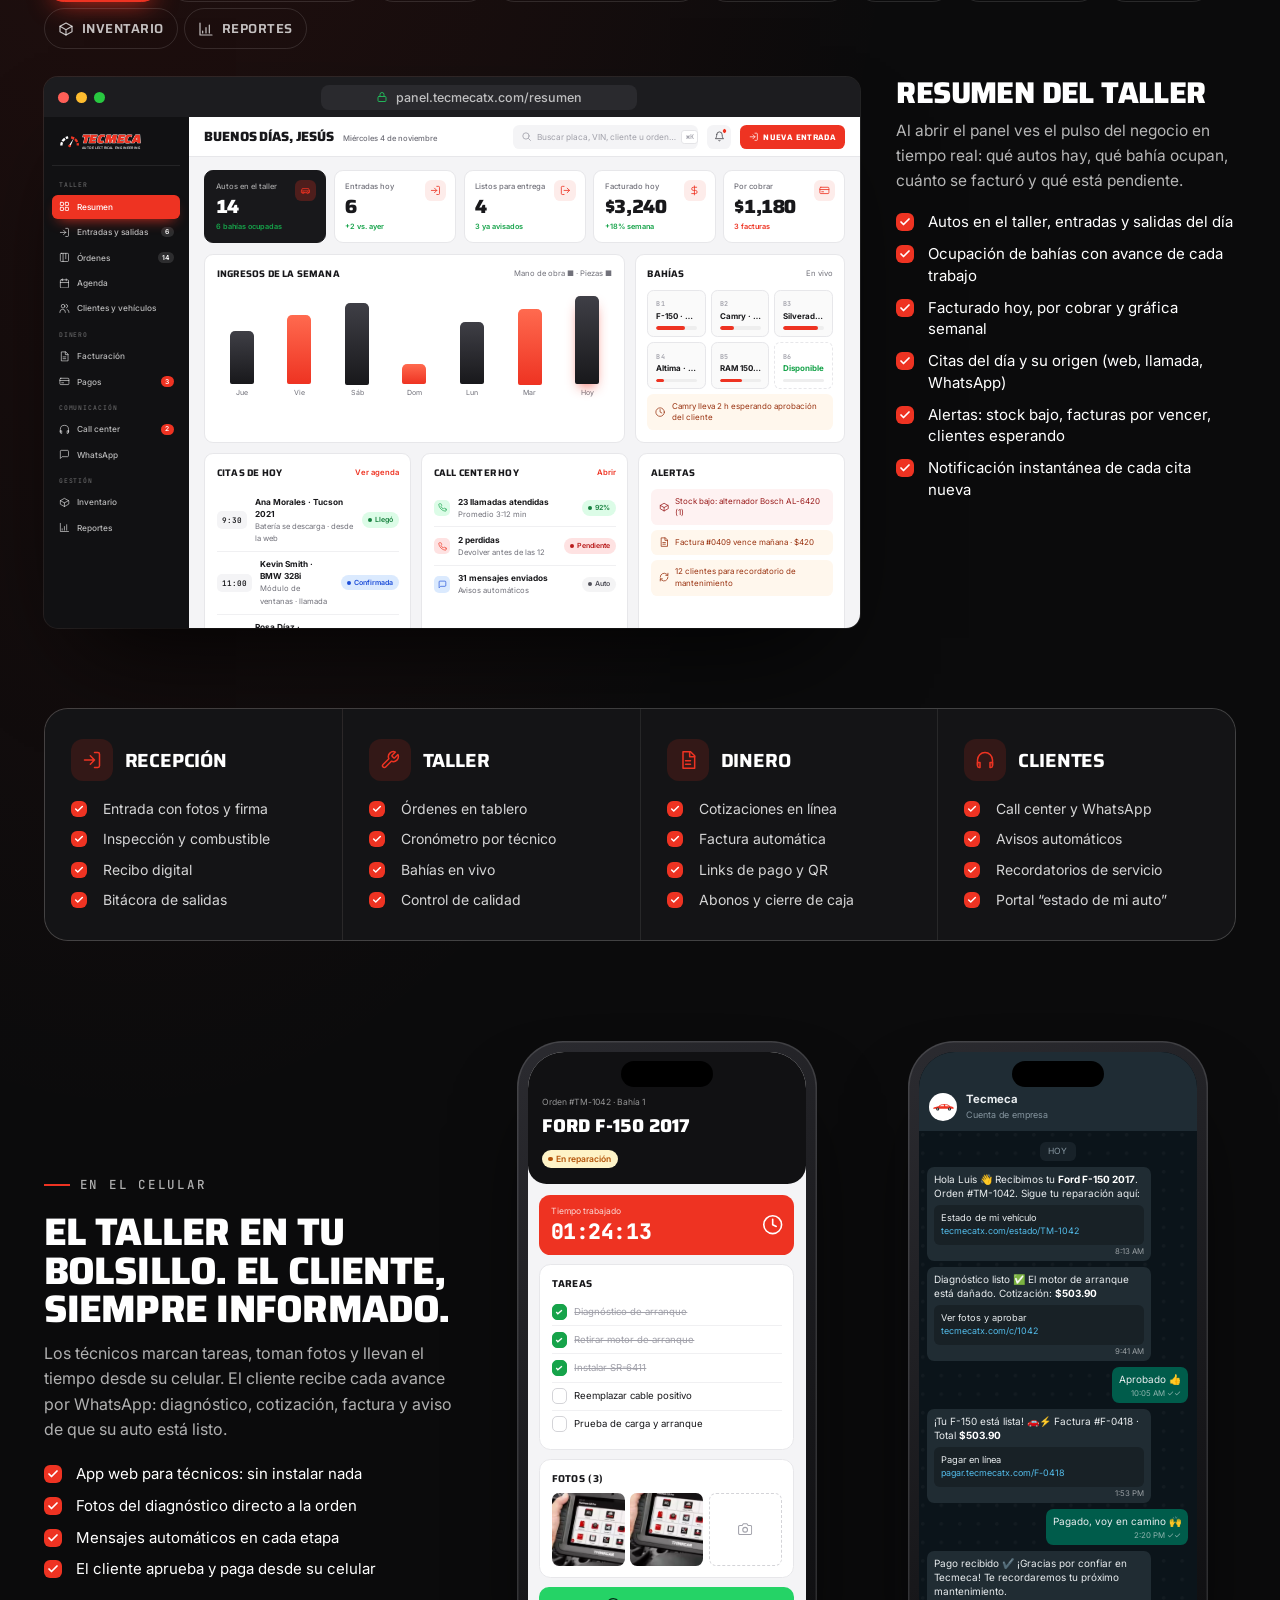
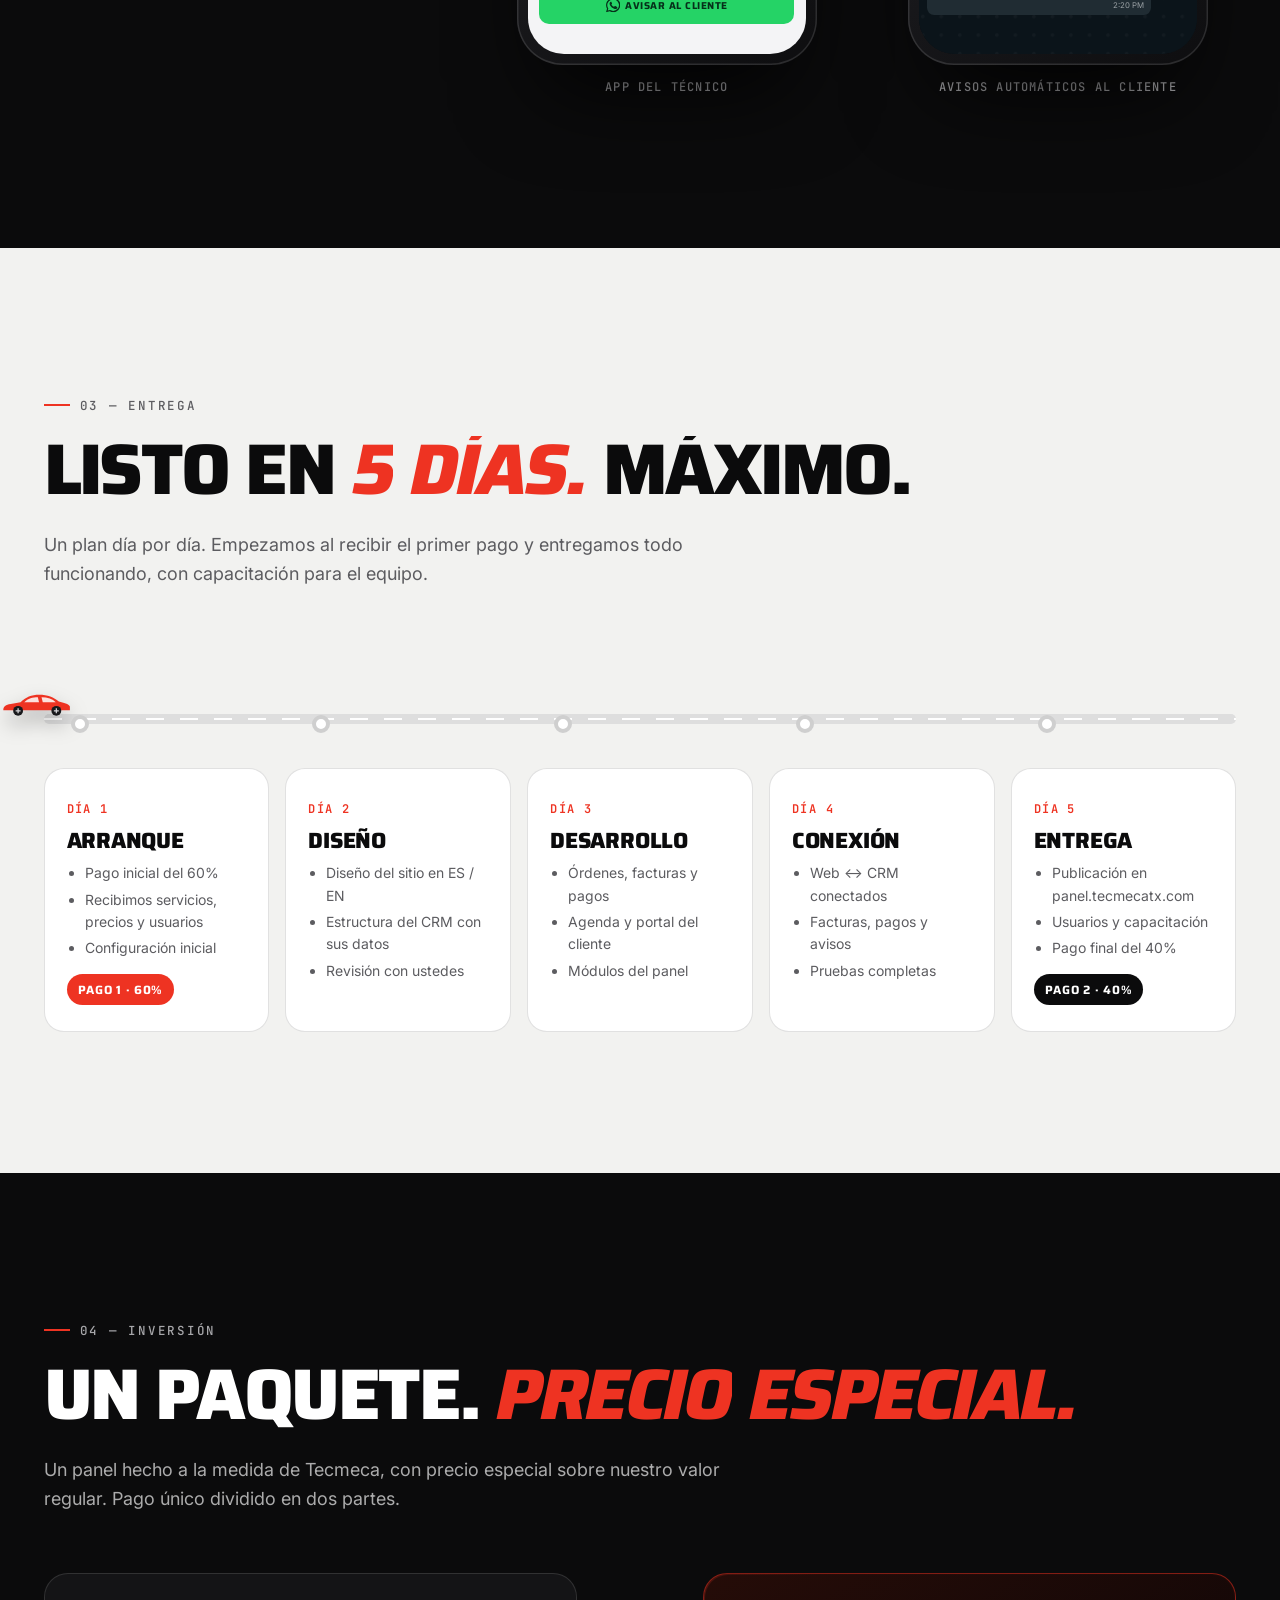
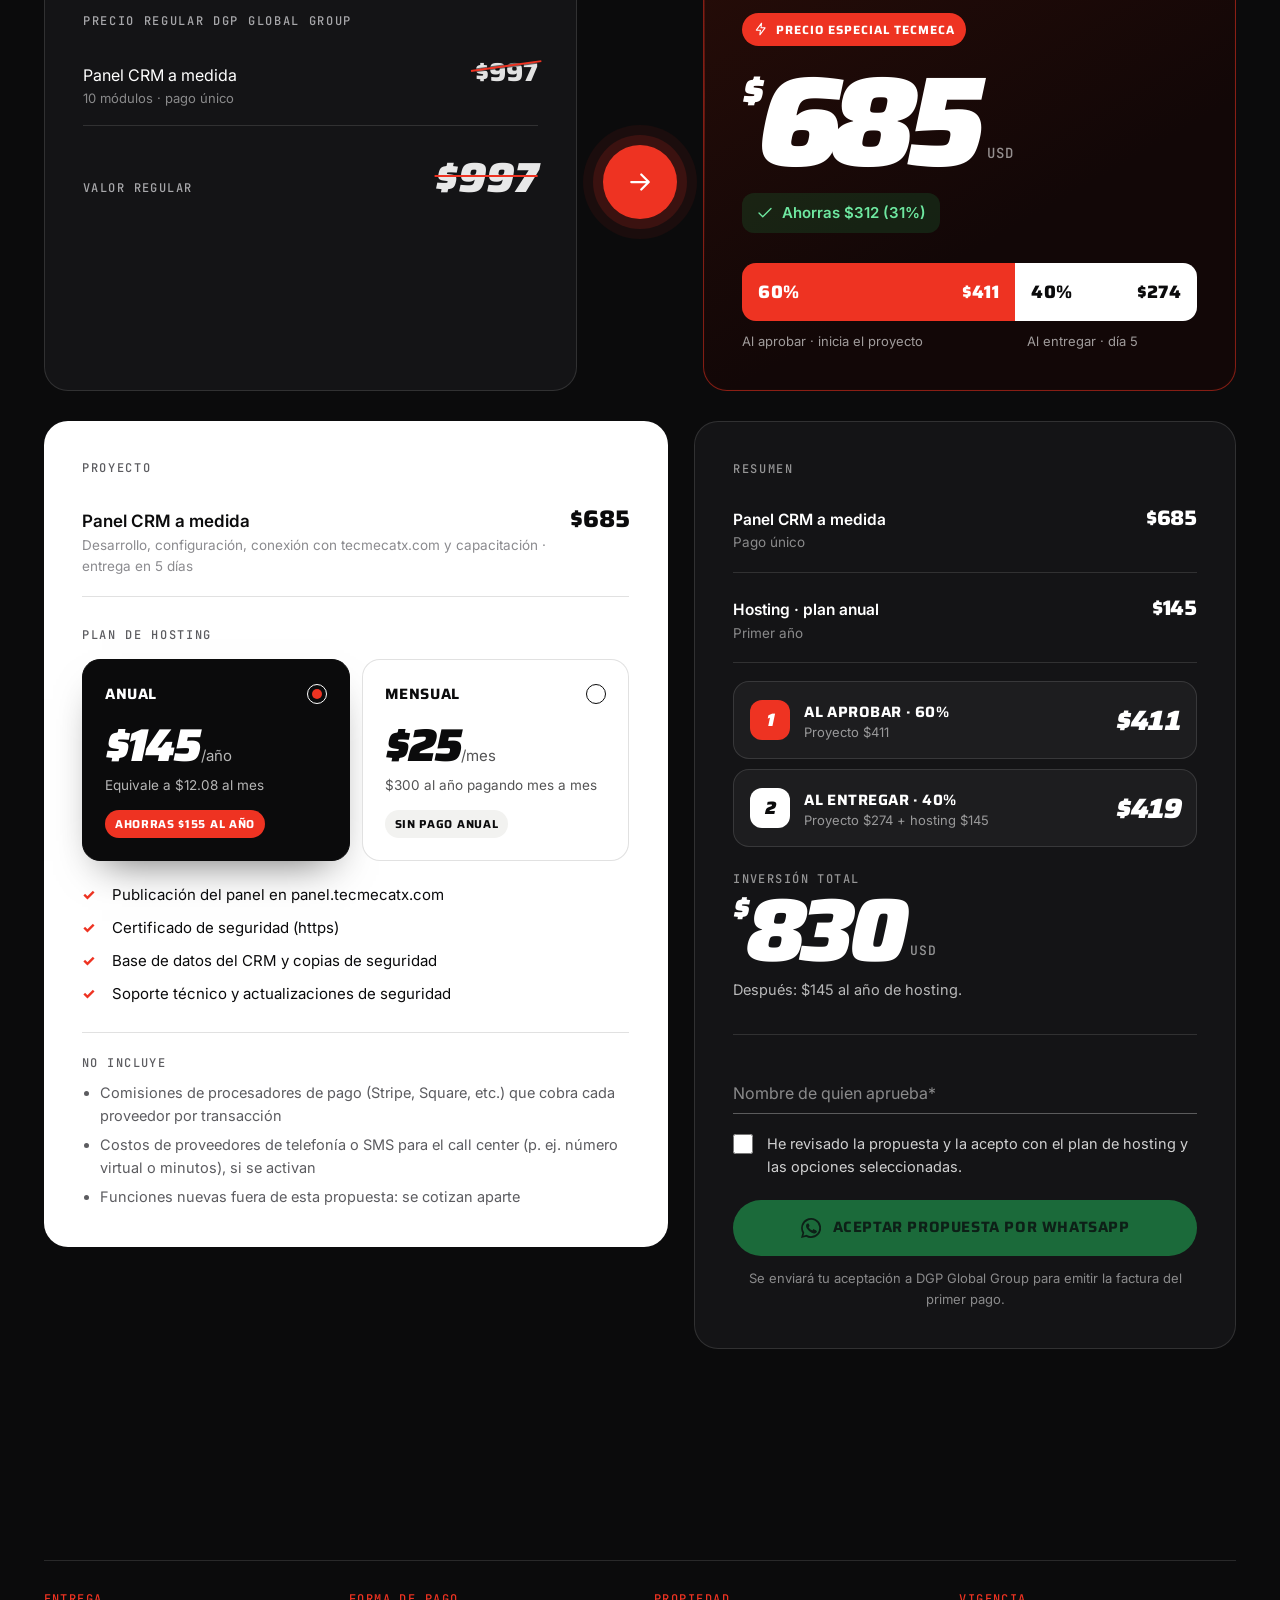
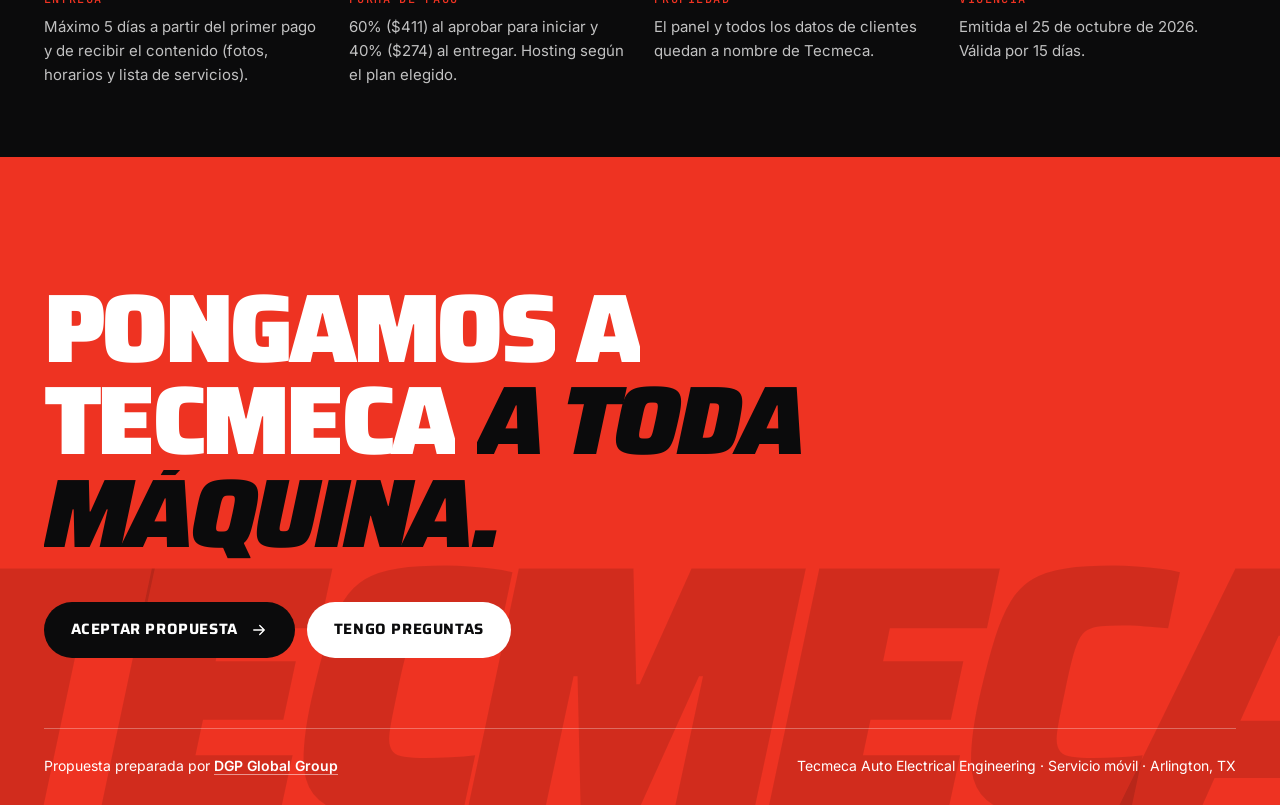
==== commit 370c55c0: "Rework the proposal as a CRM-only offer at $685 for Jesús - Remove the website showcase and website " ====
--- a/propuesta/index.html
+++ b/propuesta/index.html
@@ -3,16 +3,16 @@
 <head>
   <meta charset="utf-8" />
   <meta name="viewport" content="width=device-width, initial-scale=1" />
-  <title>Propuesta: Sitio web + Panel CRM | Tecmeca · DGP Global Group</title>
-  <meta name="description" content="Propuesta comercial de DGP Global Group para Tecmeca Auto Electrical Engineering: sitio web profesional y panel CRM para el control total del taller." />
+  <title>Propuesta: Panel CRM | Tecmeca · DGP Global Group</title>
+  <meta name="description" content="Propuesta comercial de DGP Global Group para Tecmeca Auto Electrical Engineering: panel CRM a medida para el control total del negocio." />
   <meta name="robots" content="noindex, nofollow" />
   <meta name="theme-color" content="#0b0b0c" />
   <meta property="og:type" content="website" />
   <meta property="og:site_name" content="DGP Global Group" />
   <meta property="og:locale" content="es_US" />
   <meta property="og:url" content="https://tecmecatx.com/propuesta/" />
-  <meta property="og:title" content="Propuesta: Sitio web + Panel CRM para Tecmeca" />
-  <meta property="og:description" content="Preparada por DGP Global Group. Sitio web + CRM del taller · $865 · entrega en 5 días." />
+  <meta property="og:title" content="Propuesta: Panel CRM para Tecmeca" />
+  <meta property="og:description" content="Preparada por DGP Global Group. Panel CRM a medida · $685 · entrega en 5 días." />
   <meta property="og:image" content="https://tecmecatx.com/assets/og-image.jpg?v=2" />
   <meta property="og:image:secure_url" content="https://tecmecatx.com/assets/og-image.jpg?v=2" />
   <meta property="og:image:type" content="image/jpeg" />
@@ -20,8 +20,8 @@
   <meta property="og:image:height" content="630" />
   <meta property="og:image:alt" content="Tecmeca Auto Electrical Engineering" />
   <meta name="twitter:card" content="summary_large_image" />
-  <meta name="twitter:title" content="Propuesta: Sitio web + Panel CRM para Tecmeca" />
-  <meta name="twitter:description" content="Preparada por DGP Global Group. Sitio web + CRM del taller · $865 · entrega en 5 días." />
+  <meta name="twitter:title" content="Propuesta: Panel CRM para Tecmeca" />
+  <meta name="twitter:description" content="Preparada por DGP Global Group. Panel CRM a medida · $685 · entrega en 5 días." />
   <meta name="twitter:image" content="https://tecmecatx.com/assets/og-image.jpg?v=2" />
   <link rel="icon" type="image/svg+xml" href="../assets/favicon.svg" />
   <link rel="preconnect" href="https://fonts.googleapis.com" />
@@ -126,7 +126,6 @@
     <span>Propuesta comercial<small>por DGP Global Group</small></span>
   </a>
   <nav class="bar__nav" aria-label="Secciones">
-    <a href="#sitio">Sitio web</a>
     <a href="#crm">Panel CRM</a>
     <a href="#entrega">Entrega</a>
     <a href="#inversion">Inversión</a>
@@ -152,15 +151,15 @@
     <div class="hero__cols">
       <div>
         <div class="hero__kicker" data-in style="--d:.05s"><b>Propuesta</b> Tecmeca · Arlington, TX</div>
-        <h1 aria-label="Sitio web y Panel CRM para Tecmeca">
-          <span class="ln"><span style="--i:0">Sitio web</span></span>
-          <span class="ln"><span style="--i:1">+ Panel CRM</span></span>
+        <h1 aria-label="Panel CRM a medida para Tecmeca">
+          <span class="ln"><span style="--i:0">Panel CRM</span></span>
+          <span class="ln"><span style="--i:1">a medida</span></span>
           <span class="ln"><span style="--i:2">para <em>Tecmeca.</em></span></span>
         </h1>
-        <p class="hero__lead" data-in style="--d:.55s">Un sitio web que convierte visitas en citas y un sistema que controla todo el taller: entradas y salidas de autos, órdenes de trabajo, facturación automática, pagos y call center. Todo conectado, todo en un solo panel.</p>
+        <p class="hero__lead" data-in style="--d:.55s">Un sistema hecho para Tecmeca que controla todo el negocio: clientes y vehículos, órdenes de trabajo, facturación automática, pagos y call center. Conectado a tu sitio tecmecatx.com, todo en un solo panel.</p>
         <div class="hero__actions" data-in style="--d:.7s">
-          <a class="btn btn--red" href="#sitio" data-magnet>Ver el sitio web <svg class="ic"><use href="#i-arrow"/></svg></a>
-          <a class="btn btn--outline" href="#crm" data-magnet>Ver el panel CRM</a>
+          <a class="btn btn--red" href="#crm" data-magnet>Ver el panel <svg class="ic"><use href="#i-arrow"/></svg></a>
+          <a class="btn btn--outline" href="#inversion" data-magnet>Ver inversión</a>
         </div>
       </div>
       <div class="hv" data-in style="--d:.3s" id="hv">
@@ -183,14 +182,14 @@
       <div><small>Preparada para</small><strong>Tecmeca · Jesús Méndez</strong></div>
       <div><small>Preparada por</small><strong>DGP Global Group</strong></div>
       <div><small>Entrega</small><strong><b>5 días</b> máximo</strong></div>
-      <div><small>Inversión</small><strong>$865 · pago 60% / 40%</strong></div>
+      <div><small>Inversión</small><strong>$685 · pago 60% / 40%</strong></div>
     </div>
   </div>
 </section>
 
 <div class="marquee" aria-hidden="true"><div class="marquee__track">
-  <span>Sitio web profesional</span><span>Citas en línea</span><span>Entradas y salidas</span><span>Órdenes de trabajo</span><span>Facturación automática</span><span>Pagos en línea</span><span>Call center</span><span>Inventario</span><span>Reportes</span>
-  <span>Sitio web profesional</span><span>Citas en línea</span><span>Entradas y salidas</span><span>Órdenes de trabajo</span><span>Facturación automática</span><span>Pagos en línea</span><span>Call center</span><span>Inventario</span><span>Reportes</span>
+  <span>Panel CRM</span><span>Citas en línea</span><span>Entradas y salidas</span><span>Órdenes de trabajo</span><span>Facturación automática</span><span>Pagos en línea</span><span>Call center</span><span>Inventario</span><span>Reportes</span>
+  <span>Panel CRM</span><span>Citas en línea</span><span>Entradas y salidas</span><span>Órdenes de trabajo</span><span>Facturación automática</span><span>Pagos en línea</span><span>Call center</span><span>Inventario</span><span>Reportes</span>
 </div></div>
 
 <!-- ================= 01 OVERVIEW ================= -->
@@ -199,25 +198,25 @@
     <div class="ov__head">
       <div>
         <p class="label rv">01 — La propuesta</p>
-        <h2 class="h2 split">Dos sistemas. <em>Un solo motor.</em></h2>
-      </div>
-      <p class="sub rv" style="--d:.15s">Tecmeca ya tiene la experiencia y el equipo de diagnóstico. Le damos la presencia digital y el sistema de control a la altura de su trabajo: los clientes te encuentran en Google, agendan solos, y cada auto se controla desde que entra hasta que sale pagado.</p>
+        <h2 class="h2 split">Un panel. <em>Control total.</em></h2>
+      </div>
+      <p class="sub rv" style="--d:.15s">Tecmeca ya tiene la experiencia, el equipo de diagnóstico y su sitio web en línea. Ahora le damos el sistema de control a la altura de su trabajo: cada cliente, cada vehículo y cada dólar, registrados desde la cita hasta el pago.</p>
     </div>
 
     <div class="duo-prod">
       <article class="prod rv" data-tilt data-spot>
         <span class="prod__num">01</span>
-        <div class="prod__ic"><svg class="ic"><use href="#i-globe"/></svg></div>
-        <h3>Sitio web profesional</h3>
-        <p>Bilingüe, rápido y diseñado con la imagen de Tecmeca. Muestra servicios, genera confianza y convierte cada visita en una llamada, un WhatsApp o una cita agendada.</p>
-        <div class="tags"><span>Inicio</span><span>Servicios</span><span>Agenda en línea</span><span>Estado de mi vehículo</span><span>Contacto + mapa</span><span>ES / EN</span><span>SEO local</span></div>
+        <div class="prod__ic"><svg class="ic"><use href="#i-grid"/></svg></div>
+        <h3>Panel CRM a medida</h3>
+        <p>El cerebro del negocio. Clientes y vehículos, órdenes de trabajo, cotizaciones, facturas que se generan solas, cobros, call center, inventario y reportes. Desde la computadora o el celular, en la calle o en casa.</p>
+        <div class="tags"><span>Clientes y vehículos</span><span>Órdenes</span><span>Facturación auto</span><span>Pagos</span><span>Call center</span><span>Agenda</span><span>Inventario</span><span>Reportes</span></div>
       </article>
       <article class="prod rv" style="--d:.12s" data-tilt data-spot>
         <span class="prod__num">02</span>
-        <div class="prod__ic"><svg class="ic"><use href="#i-grid"/></svg></div>
-        <h3>Panel CRM del taller</h3>
-        <p>El cerebro del negocio. Recepción de autos con fotos y firma, órdenes de trabajo, cotizaciones, facturas que se generan solas, cobros, call center, inventario y reportes.</p>
-        <div class="tags"><span>Entradas / salidas</span><span>Órdenes</span><span>Facturación auto</span><span>Pagos</span><span>Call center</span><span>Inventario</span><span>Equipo</span></div>
+        <div class="prod__ic"><svg class="ic"><use href="#i-globe"/></svg></div>
+        <h3>Conectado a tecmecatx.com</h3>
+        <p>Tu sitio web ya está en línea. Con el panel, cada cita que llega desde el formulario entra sola a la agenda, y tus clientes pueden seguir su reparación y pagar desde el celular.</p>
+        <div class="tags"><span>Citas web al panel</span><span>Estado de mi vehículo</span><span>Avisos por WhatsApp</span><span>Pagos en línea</span><span>panel.tecmecatx.com</span></div>
       </article>
     </div>
 
@@ -225,7 +224,7 @@
       <div class="stat"><b><span data-count="5">0</span><sup>días</sup></b><span>Entrega máxima de todo el proyecto</span></div>
       <div class="stat"><b><span data-count="10">0</span><sup>+</sup></b><span>Módulos de control para el taller</span></div>
       <div class="stat"><b><span data-count="24">0</span><sup>/7</sup></b><span>Tus clientes agendan a cualquier hora</span></div>
-      <div class="stat"><b><span data-count="100">0</span><sup>%</sup></b><span>Tuyo: datos, dominio y panel a nombre de Tecmeca</span></div>
+      <div class="stat"><b><span data-count="100">0</span><sup>%</sup></b><span>Tuyo: datos y panel a nombre de Tecmeca</span></div>
     </div>
 
     <div class="pipe">
@@ -243,380 +242,6 @@
   </div>
 </section>
 
-<!-- ================= 02 WEBSITE ================= -->
-<section class="site" id="sitio" style="background:#111113">
-  <div class="container">
-    <p class="label rv">02 — El sitio web</p>
-    <h2 class="h2 split">Así se verá <em>tecmeca.com.</em></h2>
-    <p class="sub rv">Una vista previa navegable del diseño propuesto. Elige una página: puedes desplazarte dentro de la pantalla como en el sitio real.</p>
-
-    <div class="show" data-show="site">
-      <div class="show__bar rv">
-        <div class="tabs" role="tablist" aria-label="Páginas del sitio">
-          <button class="tab is-active" type="button" data-view="inicio"><svg class="ic"><use href="#i-globe"/></svg>Inicio</button>
-          <button class="tab" type="button" data-view="servicios"><svg class="ic"><use href="#i-wrench"/></svg>Servicios</button>
-          <button class="tab" type="button" data-view="agenda"><svg class="ic"><use href="#i-cal"/></svg>Agenda tu cita</button>
-          <button class="tab" type="button" data-view="estado"><svg class="ic"><use href="#i-car"/></svg>Estado de mi vehículo</button>
-          <button class="tab" type="button" data-view="contacto"><svg class="ic"><use href="#i-pin"/></svg>Contacto</button>
-        </div>
-        <span class="show__hint"><i></i>Vista previa en vivo</span>
-      </div>
-
-      <div class="show__stage">
-        <div class="browser rv-s">
-          <div class="browser__top"><i></i><i></i><i></i><span class="browser__url"><svg class="ic"><use href="#i-lock"/></svg><span data-url>tecmeca.com</span></span></div>
-          <div class="screen" data-base="1280" data-autoscroll data-cursor="Scroll">
-            <div class="scaler">
-
-              <!-- ======= VIEW: INICIO ======= -->
-              <div class="view is-on" data-view="inicio" data-url="tecmeca.com">
-                <div class="ms">
-                  <div class="ms-topbar"><div><span><svg class="ic"><use href="#i-car"/></svg>Servicio móvil · Vamos a donde estés en Arlington y alrededores</span></div><div><span><svg class="ic"><use href="#i-phone"/></svg>(214) 930-7707</span></div></div>
-                  <nav class="ms-nav"><span class="ms-logo"><svg viewBox="0 0 330 84" style="color:#fff"><use href="#logo-mini"/></svg></span><a class="on">Inicio</a><a>Servicios</a><a>Nosotros</a><a>Reseñas</a><a>Estado de mi vehículo</a><a>Contacto</a><span class="ms-lang">ES | EN</span><span class="ms-btn"><svg class="ic"><use href="#i-cal"/></svg>Agendar cita</span></nav>
-                  <div class="ms-hero">
-                    <div>
-                      <span class="ms-chip"><b><svg class="ic"><use href="#i-bolt"/></svg></b>Especialistas en electricidad automotriz</span>
-                      <h1>Diagnóstico eléctrico de <em>precisión</em> para tu vehículo.</h1>
-                      <p class="lead">Escáner profesional, técnicos especializados y la verdad sobre lo que tiene tu auto. Te explicamos la falla y el precio antes de reparar, en español o en inglés.</p>
-                      <div class="ms-hero__btns"><span class="ms-btn"><svg class="ic"><use href="#i-cal"/></svg>Agendar diagnóstico</span><span class="ms-btn ms-btn--wa"><svg><use href="#i-wa"/></svg>Escríbenos</span></div>
-                      <div class="ms-trust">
-                        <div><i><svg class="ic"><use href="#i-cpu"/></svg></i><span><b>Diagnóstico</b>computarizado</span></div>
-                        <div><i><svg class="ic"><use href="#i-dollar"/></svg></i><span><b>Precio claro</b>antes de reparar</span></div>
-                        <div><i><svg class="ic"><use href="#i-globe"/></svg></i><span><b>Español</b>&amp; English</span></div>
-                      </div>
-                    </div>
-                    <div class="ms-visual">
-                      <svg class="ms-gauge" viewBox="0 0 300 300"><circle cx="150" cy="150" r="130" fill="none" stroke="rgba(255,255,255,.08)" stroke-width="2"/><path d="M58 242 A130 130 0 1 1 242 242" fill="none" stroke="rgba(255,255,255,.12)" stroke-width="14" stroke-linecap="round"/><path d="M58 242 A130 130 0 0 1 228 47" fill="none" stroke="#ee3322" stroke-width="14" stroke-linecap="round"/><path d="M146 150 L205 62 L154 154 Z" fill="#fff"/><circle cx="150" cy="150" r="12" fill="#0d0d0f" stroke="#ee3322" stroke-width="4"/></svg>
-                      <div class="ms-visual__img"><img src="../assets/diagnostico.webp" alt="" loading="lazy" /></div>
-                      <div class="ms-hud" style="left:20px; top:30px"><i><svg class="ic"><use href="#i-check"/></svg></i><div><b>Escaneo completo</b><small>48 módulos revisados</small></div></div>
-                      <div class="ms-hud" style="left:-10px; bottom:70px; --d:-2s"><i class="r"><svg class="ic"><use href="#i-battery"/></svg></i><div><b>Batería 12.6 V</b><div class="ms-volt"><span></span><span></span><span></span><span></span><span></span></div></div></div>
-                      <div class="ms-hud" style="right:0; bottom:0; --d:-3.5s"><i class="r"><svg class="ic"><use href="#i-engine"/></svg></i><div><b>P0300 detectado</b><small>Falla de encendido · cil. 3</small></div></div>
-                    </div>
-                  </div>
-                  <div class="ms-brands"><small>Trabajamos todas las marcas</small><span>Toyota</span><span>Ford</span><span>Chevrolet</span><span>Honda</span><span>Nissan</span><span>RAM</span><span>Hyundai</span><span>BMW</span></div>
-                  <div class="ms-sec">
-                    <div class="ms-head"><div><span class="ms-eyebrow">Servicios</span><h2 class="ms-h2">Todo lo eléctrico de tu auto, <em>resuelto.</em></h2></div><p class="ms-sub">Desde una luz encendida en el tablero hasta la programación de módulos. Diagnosticamos con equipo profesional y te explicamos todo antes de reparar.</p></div>
-                    <div class="ms-svc">
-                      <div class="ms-svc__card hot"><i><svg class="ic"><use href="#i-cpu"/></svg></i><h3>Diagnóstico por computadora</h3><p>Escaneo completo de módulos, lectura de códigos y datos en vivo.</p><a>Ver más <svg class="ic"><use href="#i-arrow"/></svg></a></div>
-                      <div class="ms-svc__card"><i><svg class="ic"><use href="#i-bolt"/></svg></i><h3>Sistema eléctrico y cableado</h3><p>Cortos, fusibles, arneses dañados y consumo parásito.</p><a>Ver más <svg class="ic"><use href="#i-arrow"/></svg></a></div>
-                      <div class="ms-svc__card"><i><svg class="ic"><use href="#i-battery"/></svg></i><h3>Baterías y alternadores</h3><p>Prueba de carga, reemplazo e instalación en el momento.</p><a>Ver más <svg class="ic"><use href="#i-arrow"/></svg></a></div>
-                      <div class="ms-svc__card"><i><svg class="ic"><use href="#i-gauge"/></svg></i><h3>Motores de arranque</h3><p>¿Tu auto no enciende? Reparamos o reemplazamos la marcha.</p><a>Ver más <svg class="ic"><use href="#i-arrow"/></svg></a></div>
-                      <div class="ms-svc__card"><i><svg class="ic"><use href="#i-key"/></svg></i><h3>Módulos y llaves</h3><p>Programación de ECU, módulos y llaves con chip.</p><a>Ver más <svg class="ic"><use href="#i-arrow"/></svg></a></div>
-                      <div class="ms-svc__card"><i><svg class="ic"><use href="#i-engine"/></svg></i><h3>Check engine</h3><p>Encontramos la causa real de la luz y la apagamos bien.</p><a>Ver más <svg class="ic"><use href="#i-arrow"/></svg></a></div>
-                      <div class="ms-svc__card"><i><svg class="ic"><use href="#i-light"/></svg></i><h3>Luces e iluminación</h3><p>Faros, direccionales, luces de freno y tablero.</p><a>Ver más <svg class="ic"><use href="#i-arrow"/></svg></a></div>
-                      <div class="ms-svc__card"><i><svg class="ic"><use href="#i-snow"/></svg></i><h3>A/C eléctrico</h3><p>Compresor, ventiladores, relés y controles del clima.</p><a>Ver más <svg class="ic"><use href="#i-arrow"/></svg></a></div>
-                    </div>
-                  </div>
-                  <div class="ms-sec ms-sec--light">
-                    <div style="text-align:center; margin-bottom:44px"><span class="ms-eyebrow">Cómo trabajamos</span><h2 class="ms-h2">Sin sorpresas, <em>paso a paso.</em></h2></div>
-                    <div class="ms-steps">
-                      <div class="ms-step"><b>1</b><h4>Agenda tu cita</h4><p>En línea, por WhatsApp o por teléfono en menos de un minuto.</p></div>
-                      <div class="ms-step"><b>2</b><h4>Diagnóstico</h4><p>Escaneamos tu vehículo y encontramos la causa exacta.</p></div>
-                      <div class="ms-step"><b>3</b><h4>Apruebas el precio</h4><p>Recibes la cotización en tu celular y decides tú.</p></div>
-                      <div class="ms-step"><b>4</b><h4>Reparación y entrega</h4><p>Te avisamos cuando esté listo y pagas como prefieras.</p></div>
-                    </div>
-                  </div>
-                  <div class="ms-sec">
-                    <div class="ms-track">
-                      <div><span class="ms-eyebrow">Exclusivo de Tecmeca</span><h2 class="ms-h2">Sigue tu reparación <em>en tiempo real.</em></h2><p class="ms-sub" style="margin-bottom:24px">Con tu número de orden ves en qué etapa está tu vehículo, las fotos del diagnóstico y la cotización para aprobarla desde el celular.</p><span class="ms-btn ms-btn--white"><svg class="ic"><use href="#i-search"/></svg>Consultar mi vehículo</span></div>
-                      <div class="ms-track__card">
-                        <div class="ms-track__top"><div><b>Ford F-150 · 2017</b><small>Orden #TM-1042 · Luis R.</small></div><span class="ms-status"><i></i>En reparación</span></div>
-                        <div class="ms-stepper">
-                          <div class="ok"><span class="dot"><svg class="ic"><use href="#i-check"/></svg></span><span>Vehículo recibido</span><small>8:12 AM</small></div>
-                          <div class="ok"><span class="dot"><svg class="ic"><use href="#i-check"/></svg></span><span>Diagnóstico completado</span><small>9:40 AM</small></div>
-                          <div class="ok"><span class="dot"><svg class="ic"><use href="#i-check"/></svg></span><span>Cotización aprobada</span><small>10:05 AM</small></div>
-                          <div class="now"><span class="dot"><svg class="ic"><use href="#i-wrench"/></svg></span><span>Reemplazo de motor de arranque</span><small>En curso</small></div>
-                          <div><span class="dot"><svg class="ic"><use href="#i-car"/></svg></span><span>Listo para entrega</span><small>~ 2:00 PM</small></div>
-                        </div>
-                      </div>
-                    </div>
-                  </div>
-                  <div class="ms-sec ms-sec--alt">
-                    <div class="ms-head"><div><span class="ms-eyebrow">Por qué Tecmeca</span><h2 class="ms-h2">Ingeniería, <em>no adivinanzas.</em></h2></div></div>
-                    <div class="ms-why">
-                      <div><b>ES/EN</b><span>Te atendemos en tu idioma, de principio a fin.</span></div>
-                      <div><b>100%</b><span>Diagnóstico con escáner profesional antes de tocar tu auto.</span></div>
-                      <div><b>$ claro</b><span>Cotización por escrito que apruebas desde tu celular.</span></div>
-                      <div><b>Fotos</b><span>Ves lo que encontramos: evidencia de cada falla.</span></div>
-                    </div>
-                  </div>
-                  <div class="ms-sec ms-sec--light">
-                    <div class="ms-head"><div><span class="ms-eyebrow">Reseñas</span><h2 class="ms-h2">Lo que dicen <em>nuestros clientes.</em></h2></div><span class="ms-btn ms-btn--white" style="border:1px solid rgba(0,0,0,.15)"><svg class="ic"><use href="#i-star"/></svg>Ver en Google</span></div>
-                    <div class="ms-reviews">
-                      <div class="ms-review"><div class="ms-stars"><svg><use href="#i-star"/></svg><svg><use href="#i-star"/></svg><svg><use href="#i-star"/></svg><svg><use href="#i-star"/></svg><svg><use href="#i-star"/></svg></div><p>“Otros talleres solo cambiaban piezas. Aquí encontraron el corto en el arnés en una hora. Honestos y rápidos.”</p><footer><i>M</i><span><b>María G.</b>Toyota Camry</span></footer></div>
-                      <div class="ms-review"><div class="ms-stars"><svg><use href="#i-star"/></svg><svg><use href="#i-star"/></svg><svg><use href="#i-star"/></svg><svg><use href="#i-star"/></svg><svg><use href="#i-star"/></svg></div><p>“Me mandaron fotos y el precio por WhatsApp antes de reparar. Pagué desde el celular y recogí mi troca lista.”</p><footer><i>L</i><span><b>Luis R.</b>Ford F-150</span></footer></div>
-                      <div class="ms-review"><div class="ms-stars"><svg><use href="#i-star"/></svg><svg><use href="#i-star"/></svg><svg><use href="#i-star"/></svg><svg><use href="#i-star"/></svg><svg><use href="#i-star"/></svg></div><p>“Great service in English too. They programmed a new key for my Altima the same day. Highly recommend.”</p><footer><i>A</i><span><b>Ashley J.</b>Nissan Altima</span></footer></div>
-                    </div>
-                  </div>
-                  <div class="ms-sec" style="padding-bottom:40px"><div class="ms-cta" style="margin:0"><h2>¿Se encendió el check engine? Agenda tu diagnóstico hoy.</h2><div><span class="ms-btn ms-btn--white"><svg class="ic"><use href="#i-cal"/></svg>Agendar cita</span><span class="ms-btn ms-btn--ghost"><svg class="ic"><use href="#i-phone"/></svg>(214) 930-7707</span></div></div></div>
-                  <footer class="ms-foot">
-                    <div class="ms-foot__grid">
-                      <div><svg viewBox="0 0 330 84" style="height:50px; width:auto; color:#fff"><use href="#logo-mini"/></svg><p>Diagnóstico y reparación eléctrica automotriz en Arlington, Texas.</p></div>
-                      <div><h4>Servicios</h4><ul><li>Diagnóstico</li><li>Sistema eléctrico</li><li>Baterías y alternadores</li><li>Módulos y llaves</li></ul></div>
-                      <div><h4>Tecmeca</h4><ul><li>Nosotros</li><li>Reseñas</li><li>Estado de mi vehículo</li><li>Agendar cita</li></ul></div>
-                      <div><h4>Contacto</h4><ul><li>(214) 930-7707 · Jesús</li><li>WhatsApp</li><li>Servicio móvil</li><li>Arlington, TX y alrededores</li></ul></div>
-                    </div>
-                    <div class="ms-foot__row"><span>© 2026 Tecmeca Auto Electrical Engineering</span><span>Sitio web por DGP Global Group</span></div>
-                  </footer>
-                </div>
-              </div>
-
-              <!-- ======= VIEW: SERVICIOS ======= -->
-              <div class="view" data-view="servicios" data-url="tecmeca.com/servicios">
-                <div class="ms">
-                  <nav class="ms-nav"><span class="ms-logo"><svg viewBox="0 0 330 84" style="color:#fff"><use href="#logo-mini"/></svg></span><a>Inicio</a><a class="on">Servicios</a><a>Nosotros</a><a>Reseñas</a><a>Estado de mi vehículo</a><a>Contacto</a><span class="ms-lang">ES | EN</span><span class="ms-btn"><svg class="ic"><use href="#i-cal"/></svg>Agendar cita</span></nav>
-                  <div class="ms-phero"><div class="ms-crumb">Inicio / <b>Servicios</b></div><h1>Servicios eléctricos <em>automotrices.</em></h1><p>Cada servicio tiene su propia página con lo que incluye, señales de falla y preguntas frecuentes, pensada para aparecer en Google cuando alguien busca ese problema en Arlington.</p></div>
-                  <div class="ms-svcd">
-                    <div class="ms-svcd__list">
-                      <a class="on"><i><svg class="ic"><use href="#i-cpu"/></svg></i>Diagnóstico por computadora</a>
-                      <a><i><svg class="ic"><use href="#i-bolt"/></svg></i>Sistema eléctrico y cableado</a>
-                      <a><i><svg class="ic"><use href="#i-battery"/></svg></i>Baterías y alternadores</a>
-                      <a><i><svg class="ic"><use href="#i-gauge"/></svg></i>Motores de arranque</a>
-                      <a><i><svg class="ic"><use href="#i-key"/></svg></i>Módulos y llaves</a>
-                      <a><i><svg class="ic"><use href="#i-engine"/></svg></i>Check engine</a>
-                      <a><i><svg class="ic"><use href="#i-light"/></svg></i>Luces e iluminación</a>
-                      <a><i><svg class="ic"><use href="#i-snow"/></svg></i>A/C eléctrico</a>
-                    </div>
-                    <div class="ms-svcd__main">
-                      <div>
-                        <span class="ms-eyebrow">Servicio destacado</span>
-                        <h2>Diagnóstico por computadora</h2>
-                        <p>Conectamos un escáner profesional a tu vehículo para leer todos los módulos: motor, transmisión, frenos ABS, bolsas de aire, carrocería y más. Te entregamos un reporte claro con la causa de la falla.</p>
-                        <ul>
-                          <li><svg class="ic"><use href="#i-check"/></svg>Lectura y borrado de códigos de falla (DTC)</li>
-                          <li><svg class="ic"><use href="#i-check"/></svg>Datos en vivo de sensores y actuadores</li>
-                          <li><svg class="ic"><use href="#i-check"/></svg>Prueba de batería, carga y arranque</li>
-                          <li><svg class="ic"><use href="#i-check"/></svg>Reporte con fotos enviado a tu celular</li>
-                        </ul>
-                        <div style="display:flex; gap:10px"><span class="ms-btn"><svg class="ic"><use href="#i-cal"/></svg>Agendar este servicio</span><span class="ms-btn ms-btn--wa"><svg><use href="#i-wa"/></svg>Preguntar</span></div>
-                      </div>
-                      <div class="ms-svcd__img"><img src="../assets/diagnostico.webp" alt="" loading="lazy" />
-                        <div class="ms-scanbox"><div><span>SCAN · TOYOTA CAMRY 2019</span><span>OK</span></div><div><span>ECM · Motor</span><span>1 código</span></div><div class="err"><span>P0303 · Falla cil. 3</span><span>ACTIVO</span></div><div><span>TCM · Transmisión</span><span>OK</span></div><div><span>ABS · Frenos</span><span>OK</span></div></div>
-                      </div>
-                      <div class="ms-faq">
-                        <div>¿Cuánto tarda un diagnóstico? <b>+</b></div><div>¿El check engine puede esperar? <b>+</b></div>
-                        <div>¿Trabajan con todas las marcas? <b>+</b></div><div>¿Me dan el reporte por escrito? <b>+</b></div>
-                      </div>
-                    </div>
-                  </div>
-                  <div class="ms-sec ms-sec--alt" style="padding-top:50px">
-                    <div class="ms-head"><div><span class="ms-eyebrow">Señales de alerta</span><h2 class="ms-h2">¿Tu auto tiene <em>alguno de estos síntomas?</em></h2></div></div>
-                    <div class="ms-svc">
-                      <div class="ms-svc__card"><i><svg class="ic"><use href="#i-engine"/></svg></i><h3>Luz de check engine</h3><p>Encendida fija o parpadeando.</p></div>
-                      <div class="ms-svc__card"><i><svg class="ic"><use href="#i-battery"/></svg></i><h3>Batería que se descarga</h3><p>Amanece sin carga aunque sea nueva.</p></div>
-                      <div class="ms-svc__card"><i><svg class="ic"><use href="#i-gauge"/></svg></i><h3>No arranca o tarda</h3><p>Hace clic pero el motor no gira.</p></div>
-                      <div class="ms-svc__card"><i><svg class="ic"><use href="#i-light"/></svg></i><h3>Luces que fallan</h3><p>Parpadean, bajan de intensidad o no encienden.</p></div>
-                    </div>
-                  </div>
-                </div>
-              </div>
-
-              <!-- ======= VIEW: AGENDA ======= -->
-              <div class="view" data-view="agenda" data-url="tecmeca.com/agendar">
-                <div class="ms">
-                  <nav class="ms-nav"><span class="ms-logo"><svg viewBox="0 0 330 84" style="color:#fff"><use href="#logo-mini"/></svg></span><a>Inicio</a><a>Servicios</a><a>Nosotros</a><a>Reseñas</a><a>Estado de mi vehículo</a><a>Contacto</a><span class="ms-lang">ES | EN</span><span class="ms-btn"><svg class="ic"><use href="#i-cal"/></svg>Agendar cita</span></nav>
-                  <div class="ms-phero" style="padding:40px 48px 34px"><div class="ms-crumb">Inicio / <b>Agendar cita</b></div><h1>Agenda tu cita <em>en 1 minuto.</em></h1></div>
-                  <div class="ms-book">
-                    <div>
-                      <div class="ms-wizard"><div class="ok"><b>✓</b>Tu vehículo</div><div class="ok"><b>✓</b>Servicio</div><div class="now"><b>3</b>Fecha y hora</div><div><b>4</b>Tus datos</div></div>
-                      <div class="ms-two">
-                        <div class="ms-panel">
-                          <h3>Noviembre 2026 <small>Solo se muestran días con cupo</small></h3>
-                          <div class="ms-cal">
-                            <span class="h">LU</span><span class="h">MA</span><span class="h">MI</span><span class="h">JU</span><span class="h">VI</span><span class="h">SA</span><span class="h">DO</span>
-                            <span class="off">26</span><span class="off">27</span><span class="off">28</span><span class="off">29</span><span class="off">30</span><span class="off">31</span><span class="off">1</span>
-                            <span class="av today">2</span><span class="av">3</span><span class="sel">4</span><span class="av">5</span><span class="av">6</span><span class="av">7</span><span class="off">8</span>
-                            <span class="av">9</span><span class="av">10</span><span class="av">11</span><span class="av">12</span><span class="av">13</span><span class="av">14</span><span class="off">15</span>
-                            <span class="av">16</span><span class="av">17</span><span class="av">18</span><span class="av">19</span><span class="av">20</span><span class="av">21</span><span class="off">22</span>
-                          </div>
-                          <div class="ms-slots"><span class="x">8:00</span><span>8:30</span><span class="sel">9:30</span><span>10:00</span><span class="x">11:00</span><span>12:30</span><span>2:00</span><span>3:30</span></div>
-                        </div>
-                        <div class="ms-panel">
-                          <h3>¿Qué necesita tu auto?</h3>
-                          <div class="ms-svcpick">
-                            <span class="on"><i></i>Diagnóstico check engine</span>
-                            <span><i></i>Batería / alternador</span>
-                            <span><i></i>No arranca</span>
-                            <span class="on"><i></i>Luces del tablero</span>
-                            <span><i></i>Programar llave</span>
-                            <span><i></i>Otro (descríbelo)</span>
-                          </div>
-                        </div>
-                      </div>
-                    </div>
-                    <aside class="ms-sum">
-                      <h3>Resumen de tu cita</h3>
-                      <div class="ms-sum__car"><i><svg class="ic"><use href="#i-car"/></svg></i><div><b>Toyota Camry 2019</b><small>Placa · TX 8KL-2291</small></div></div>
-                      <dl>
-                        <div><dt>Servicio</dt><dd>Diagnóstico check engine</dd></div>
-                        <div><dt>Adicional</dt><dd>Luces del tablero</dd></div>
-                        <div><dt>Fecha</dt><dd>Miércoles 4 de nov.</dd></div>
-                        <div><dt>Hora</dt><dd>9:30 AM</dd></div>
-                        <div><dt>Técnico</dt><dd>Jesús Méndez</dd></div>
-                      </dl>
-                      <span class="ms-btn">Confirmar cita <svg class="ic"><use href="#i-arrow"/></svg></span>
-                      <div class="ms-sum__note"><svg class="ic"><use href="#i-wa"/></svg>Te confirmamos por WhatsApp y te recordamos un día antes.</div>
-                    </aside>
-                  </div>
-                </div>
-              </div>
-
-              <!-- ======= VIEW: ESTADO ======= -->
-              <div class="view" data-view="estado" data-url="tecmeca.com/estado/TM-1051">
-                <div class="ms">
-                  <nav class="ms-nav"><span class="ms-logo"><svg viewBox="0 0 330 84" style="color:#fff"><use href="#logo-mini"/></svg></span><a>Inicio</a><a>Servicios</a><a>Nosotros</a><a>Reseñas</a><a class="on">Estado de mi vehículo</a><a>Contacto</a><span class="ms-lang">ES | EN</span><span class="ms-btn"><svg class="ic"><use href="#i-cal"/></svg>Agendar cita</span></nav>
-                  <div class="ms-portal">
-                    <div>
-                      <div class="ms-search"><span class="ms-input">TM-1051</span><span class="ms-btn"><svg class="ic"><use href="#i-search"/></svg>Consultar</span></div>
-                      <div class="ms-panel">
-                        <h3>Toyota Camry 2019 · María González <span class="ms-status"><i></i>Esperando tu aprobación</span></h3>
-                        <div class="ms-prog">
-                          <div class="ok"><b><svg class="ic"><use href="#i-in"/></svg></b>Recibido</div>
-                          <div class="ok"><b><svg class="ic"><use href="#i-cpu"/></svg></b>Diagnóstico</div>
-                          <div class="now"><b><svg class="ic"><use href="#i-dollar"/></svg></b>Aprobación</div>
-                          <div><b><svg class="ic"><use href="#i-wrench"/></svg></b>Reparación</div>
-                          <div><b><svg class="ic"><use href="#i-shield"/></svg></b>Calidad</div>
-                          <div><b><svg class="ic"><use href="#i-car"/></svg></b>Listo</div>
-                        </div>
-                        <div class="ms-note"><i>JM</i><div><small>Nota del técnico · Jesús Méndez · 10:42 AM</small>Encontramos falla en la bobina del cilindro 3 (código P0303) y bujías desgastadas. Te dejamos las fotos y la cotización para que la apruebes.</div></div>
-                        <div class="ms-photos"><span><img src="../assets/diagnostico.webp" alt="" loading="lazy" /></span><span><img src="../assets/diagnostico.webp" alt="" loading="lazy" /></span><span><img src="../assets/diagnostico.webp" alt="" loading="lazy" /></span><span>+3 fotos<br />del motor</span></div>
-                      </div>
-                    </div>
-                    <div class="ms-est">
-                      <h3>Cotización #C-1051 <small>LISTA</small></h3>
-                      <table>
-                        <tr><td>Diagnóstico computarizado<small>Mano de obra · 1 h</small></td><td>$95.00</td></tr>
-                        <tr><td>Bobina de encendido · cil. 3<small>Pieza OEM</small></td><td>$78.00</td></tr>
-                        <tr><td>Bujías de iridio (4)<small>Pieza</small></td><td>$64.00</td></tr>
-                        <tr><td>Instalación<small>Mano de obra · 1.2 h</small></td><td>$114.00</td></tr>
-                        <tfoot>
-                          <tr><td>Impuesto (8.25% piezas)</td><td>$11.72</td></tr>
-                          <tr><td>Total</td><td>$362.72</td></tr>
-                        </tfoot>
-                      </table>
-                      <div class="ms-est__btns"><span class="ms-btn ms-btn--ghost">Tengo dudas</span><span class="ms-btn">Aprobar</span></div>
-                      <div class="ms-paylogos"><span>Visa</span><span>Mastercard</span><span>Zelle</span><span>Cash App</span><span>Efectivo</span></div>
-                    </div>
-                  </div>
-                </div>
-              </div>
-
-              <!-- ======= VIEW: CONTACTO ======= -->
-              <div class="view" data-view="contacto" data-url="tecmeca.com/contacto">
-                <div class="ms">
-                  <nav class="ms-nav"><span class="ms-logo"><svg viewBox="0 0 330 84" style="color:#fff"><use href="#logo-mini"/></svg></span><a>Inicio</a><a>Servicios</a><a>Nosotros</a><a>Reseñas</a><a>Estado de mi vehículo</a><a class="on">Contacto</a><span class="ms-lang">ES | EN</span><span class="ms-btn"><svg class="ic"><use href="#i-cal"/></svg>Agendar cita</span></nav>
-                  <div class="ms-phero" style="padding:40px 48px 34px"><div class="ms-crumb">Inicio / <b>Contacto</b></div><h1>Vamos a donde <em>estés.</em></h1></div>
-                  <div class="ms-sec" style="padding-top:34px">
-                    <div class="ms-contact">
-                      <div class="ms-map">
-                        <svg class="streets" viewBox="0 0 600 420" preserveAspectRatio="xMidYMid slice">
-                          <rect width="600" height="420" fill="#17171a"/>
-                          <g stroke="#232327" stroke-width="10"><path d="M0 70 H600M0 150 H600M0 300 H600M0 370 H600M90 0 V420M200 0 V420M420 0 V420M520 0 V420"/></g>
-                          <g fill="#1e2a20"><rect x="215" y="310" width="190" height="50" rx="6"/><rect x="430" y="80" width="80" height="60" rx="6"/></g>
-                          <path d="M0 225 H600" stroke="#3a3a40" stroke-width="22"/><path d="M0 225 H600" stroke="#55555c" stroke-width="2" stroke-dasharray="14 12"/>
-                          <path d="M312 0 V420" stroke="#3a3a40" stroke-width="18"/>
-                          <path d="M0 22 C200 30 400 10 600 26" stroke="#4a3a1e" stroke-width="16" fill="none"/>
-                          <path d="M312 420 V225 H600" stroke="#ee3322" stroke-width="5" fill="none" stroke-dasharray="10 8" opacity=".85"/>
-                          <g font-family="Inter, sans-serif" font-size="12" font-weight="600" fill="#8b8b8f"><text x="20" y="218">Arlington</text><text x="20" y="16">I-30</text></g>
-                        </svg>
-                        <div class="ms-pin"><b>Técnico en camino</b><i></i></div>
-                      </div>
-                      <div class="ms-cinfo">
-                        <div class="ms-cinfo__row"><i><svg class="ic"><use href="#i-pin"/></svg></i><div><small>Zona de servicio</small><b>Servicio móvil en Arlington, TX y alrededores</b></div></div>
-                        <div class="ms-cinfo__row"><i><svg class="ic"><use href="#i-phone"/></svg></i><div><small>Jesús Méndez</small><b>(214) 930-7707</b></div><span class="ms-btn ms-btn--wa ms-btn--sm"><svg><use href="#i-wa"/></svg>WhatsApp</span></div>
-                        <div class="ms-form">
-                          <span class="ms-input filled">Carlos Pérez</span><span class="ms-input filled">(817) 555-0142</span>
-                          <span class="ms-input full filled">Chevrolet Silverado 2015</span>
-                          <span class="ms-input full area filled">La batería es nueva pero el auto amanece descargado…</span>
-                          <span class="ms-btn" style="grid-column:1/-1; justify-content:center">Enviar mensaje <svg class="ic"><use href="#i-arrow"/></svg></span>
-                        </div>
-                      </div>
-                    </div>
-                  </div>
-                  <footer class="ms-foot"><div class="ms-foot__row"><span>© 2026 Tecmeca Auto Electrical Engineering</span><span>Sitio web por DGP Global Group</span></div></footer>
-                  <span class="ms-fab"><svg><use href="#i-wa"/></svg></span>
-                </div>
-              </div>
-
-            </div>
-          </div>
-        </div>
-
-        <!-- phone -->
-        <div class="rv" style="--d:.15s">
-          <div class="phone">
-            <div class="phone__screen" data-base="390" data-autoscroll>
-              <div class="phone__scaler">
-                <div class="mm">
-                  <div class="mm-status"></div>
-                  <div class="mm-nav"><svg class="logo" viewBox="0 0 330 84" style="color:#fff"><use href="#logo-mini"/></svg><span class="mm-burger"><i></i><i></i><i></i></span></div>
-                  <div class="mm-hero">
-                    <span class="ms-chip"><b><svg class="ic"><use href="#i-bolt"/></svg></b>Electricidad automotriz</span>
-                    <h1>Diagnóstico de <em>precisión.</em></h1>
-                    <p>Escáner profesional y precio claro antes de reparar. En español o inglés.</p>
-                    <span class="ms-btn"><svg class="ic"><use href="#i-cal"/></svg>Agendar diagnóstico</span>
-                    <span class="ms-btn ms-btn--wa"><svg><use href="#i-wa"/></svg>Escríbenos por WhatsApp</span>
-                  </div>
-                  <div class="mm-img"><img src="../assets/diagnostico.webp" alt="" loading="lazy" /><div class="ms-hud"><i><svg class="ic"><use href="#i-check"/></svg></i><div><b>Escaneo completo</b><small>48 módulos</small></div></div></div>
-                  <div class="mm-sec">
-                    <h2>Nuestros <em>servicios</em></h2>
-                    <div class="mm-list">
-                      <div><i><svg class="ic"><use href="#i-cpu"/></svg></i><span><b>Diagnóstico computarizado</b><small>Códigos y datos en vivo</small></span></div>
-                      <div><i><svg class="ic"><use href="#i-bolt"/></svg></i><span><b>Sistema eléctrico</b><small>Cortos, fusibles y arneses</small></span></div>
-                      <div><i><svg class="ic"><use href="#i-battery"/></svg></i><span><b>Baterías y alternadores</b><small>Prueba de carga y reemplazo</small></span></div>
-                      <div><i><svg class="ic"><use href="#i-gauge"/></svg></i><span><b>Motores de arranque</b><small>Reparación y reemplazo</small></span></div>
-                      <div><i><svg class="ic"><use href="#i-key"/></svg></i><span><b>Módulos y llaves</b><small>Programación con chip</small></span></div>
-                      <div><i><svg class="ic"><use href="#i-engine"/></svg></i><span><b>Check engine</b><small>Causa real de la falla</small></span></div>
-                    </div>
-                  </div>
-                  <div class="mm-track">
-                    <div class="ms-track__top"><div><b style="font-size:16px">F-150 · #TM-1042</b><small>Estado de tu vehículo</small></div><span class="ms-status"><i></i>En reparación</span></div>
-                    <div class="ms-stepper">
-                      <div class="ok"><span class="dot"><svg class="ic"><use href="#i-check"/></svg></span><span>Recibido</span><small>8:12</small></div>
-                      <div class="ok"><span class="dot"><svg class="ic"><use href="#i-check"/></svg></span><span>Diagnóstico</span><small>9:40</small></div>
-                      <div class="now"><span class="dot"><svg class="ic"><use href="#i-wrench"/></svg></span><span>Reparación</span><small>Ahora</small></div>
-                      <div><span class="dot"><svg class="ic"><use href="#i-car"/></svg></span><span>Listo</span><small>2:00</small></div>
-                    </div>
-                  </div>
-                  <div class="mm-cta"><h3>¿Check engine encendido?</h3><span class="ms-btn ms-btn--white"><svg class="ic"><use href="#i-cal"/></svg>Agenda hoy</span></div>
-                  <div class="mm-sec"><h2>Contáctanos</h2><div class="mm-list"><div><i><svg class="ic"><use href="#i-car"/></svg></i><span><b>Servicio móvil</b><small>Arlington, TX y alrededores</small></span></div><div><i><svg class="ic"><use href="#i-phone"/></svg></i><span><b>(214) 930-7707</b><small>Jesús Méndez</small></span></div></div></div>
-                  <div class="mm-foot">© 2026 Tecmeca · Sitio por DGP Global Group</div>
-                  <div class="mm-dock"><span><svg class="ic"><use href="#i-phone"/></svg>Llamar</span><span><svg class="ic"><use href="#i-wa"/></svg>WhatsApp</span><span><svg class="ic"><use href="#i-cal"/></svg>Agendar</span></div>
-                </div>
-              </div>
-            </div>
-          </div>
-          <p class="phone__cap">Versión móvil</p>
-        </div>
-      </div>
-      <p class="show__note">Textos, reseñas y datos son de ejemplo para mostrar el diseño. El sitio final usará fotos, horarios y contenido reales de Tecmeca.</p>
-    </div>
-  </div>
-</section>
-
-<!-- ================= 03 INCLUDES ================= -->
-<section class="light" id="incluye">
-  <div class="container">
-    <p class="label rv">03 — Qué incluye el sitio web</p>
-    <h2 class="h2 split">Todo para que el teléfono <em>no deje de sonar.</em></h2>
-    <p class="sub rv">Diseño, desarrollo y publicación completos. Sin plantillas genéricas: hecho a la medida con la imagen de Tecmeca.</p>
-    <div class="inc__grid">
-      <article class="inc__item rv" data-tilt><b>01</b><i><svg class="ic"><use href="#i-bolt"/></svg></i><h3>Diseño a la medida</h3><p>Rojo, negro y gris de Tecmeca, tipografía deportiva y animaciones de alto impacto.</p></article>
-      <article class="inc__item rv" style="--d:.05s" data-tilt><b>02</b><i><svg class="ic"><use href="#i-globe"/></svg></i><h3>Bilingüe ES / EN</h3><p>Todo el sitio en español e inglés con un botón para cambiar de idioma.</p></article>
-      <article class="inc__item rv" style="--d:.1s" data-tilt><b>03</b><i><svg class="ic"><use href="#i-cal"/></svg></i><h3>Agenda en línea</h3><p>El cliente elige servicio, día y hora; la cita entra directo al CRM.</p></article>
-      <article class="inc__item rv" style="--d:.15s" data-tilt><b>04</b><i><svg class="ic"><use href="#i-car"/></svg></i><h3>Estado de mi vehículo</h3><p>Portal donde el cliente sigue su reparación, ve fotos y aprueba la cotización.</p></article>
-      <article class="inc__item rv" data-tilt><b>05</b><i><svg class="ic"><use href="#i-wrench"/></svg></i><h3>Página por servicio</h3><p>8 servicios con su propia página, síntomas y preguntas frecuentes.</p></article>
-      <article class="inc__item rv" style="--d:.05s" data-tilt><b>06</b><i><svg class="ic"><use href="#i-wa"/></svg></i><h3>WhatsApp y llamadas</h3><p>Botón flotante de WhatsApp y el teléfono de Jesús a un toque.</p></article>
-      <article class="inc__item rv" style="--d:.1s" data-tilt><b>07</b><i><svg class="ic"><use href="#i-pin"/></svg></i><h3>SEO local + Google</h3><p>Optimizado para “taller eléctrico en Arlington”, datos estructurados y mapa.</p></article>
-      <article class="inc__item rv" style="--d:.15s" data-tilt><b>08</b><i><svg class="ic"><use href="#i-mobile"/></svg></i><h3>Perfecto en celular</h3><p>Diseñado primero para el móvil, con barra fija de Llamar · WhatsApp · Agendar.</p></article>
-      <article class="inc__item rv" data-tilt><b>09</b><i><svg class="ic"><use href="#i-star"/></svg></i><h3>Reseñas</h3><p>Sección de testimonios y enlace para dejar reseñas en Google.</p></article>
-      <article class="inc__item rv" style="--d:.05s" data-tilt><b>10</b><i><svg class="ic"><use href="#i-rocket"/></svg></i><h3>Carga ultrarrápida</h3><p>Imágenes optimizadas y código ligero para abrir rápido con datos móviles.</p></article>
-      <article class="inc__item rv" style="--d:.1s" data-tilt><b>11</b><i><svg class="ic"><use href="#i-lock"/></svg></i><h3>Seguro (https)</h3><p>Certificado SSL, formularios protegidos y copias de seguridad.</p></article>
-      <article class="inc__item rv" style="--d:.15s" data-tilt><b>12</b><i><svg class="ic"><use href="#i-chart"/></svg></i><h3>Analítica</h3><p>Google Analytics para saber cuántos te visitan, llaman y agendan.</p></article>
-    </div>
-  </div>
-</section>
-
 <div class="marquee marquee--alt" aria-hidden="true"><div class="marquee__track">
   <span>Control total del taller</span><span>Cero papeles</span><span>Facturas automáticas</span><span>Clientes avisados por WhatsApp</span><span>Cada dólar registrado</span>
   <span>Control total del taller</span><span>Cero papeles</span><span>Facturas automáticas</span><span>Clientes avisados por WhatsApp</span><span>Cada dólar registrado</span>
@@ -627,11 +252,11 @@
   <div class="container">
     <div class="crm__head">
       <div>
-        <p class="label rv">04 — Panel CRM del taller</p>
+        <p class="label rv">02 — Panel CRM</p>
         <h2 class="h2 split">El control total <em>de Tecmeca</em> en una pantalla.</h2>
         <p class="sub rv">Un sistema hecho a la medida de un taller eléctrico automotriz. Desde la llamada o la cita web, hasta la entrada del auto, la orden de trabajo, la factura, el pago y la salida. Todo queda registrado, con usuarios para cada miembro del equipo.</p>
       </div>
-      <div class="badge-price rv" style="--d:.2s"><small>Valor regular del CRM</small><strong><s>$997</s>Incluido</strong><span>en el paquete de $865</span></div>
+      <div class="badge-price rv" style="--d:.2s"><small>Valor regular $997</small><strong>$685</strong><span>Precio especial Tecmeca</span></div>
     </div>
 
     <div class="show" data-show="crm">
@@ -652,13 +277,13 @@
 
       <div class="show__crmrow">
         <div class="browser rv-s">
-          <div class="browser__top"><i></i><i></i><i></i><span class="browser__url"><svg class="ic"><use href="#i-lock"/></svg><span data-url>panel.tecmeca.com</span></span></div>
+          <div class="browser__top"><i></i><i></i><i></i><span class="browser__url"><svg class="ic"><use href="#i-lock"/></svg><span data-url>panel.tecmecatx.com</span></span></div>
           <div class="screen screen--crm is-anim" data-base="1280" data-cursor="Scroll">
             <div class="scaler">
 
               <!-- CRM shell is repeated per view so each module is a full screen -->
               <!-- ===== RESUMEN ===== -->
-              <div class="view is-on" data-view="resumen" data-url="panel.tecmeca.com/resumen">
+              <div class="view is-on" data-view="resumen" data-url="panel.tecmecatx.com/resumen">
                 <div class="cr" style="position:relative">
                   <aside class="cr-side">
                     <div class="cr-brand"><svg viewBox="0 0 330 84" style="color:#fff"><use href="#logo-mini"/></svg></div>
@@ -745,7 +370,7 @@
               </div>
 
               <!-- ===== ENTRADAS ===== -->
-              <div class="view" data-view="entradas" data-url="panel.tecmeca.com/entradas/nueva">
+              <div class="view" data-view="entradas" data-url="panel.tecmecatx.com/entradas/nueva">
                 <div class="cr">
                   <aside class="cr-side"><div class="cr-brand"><svg viewBox="0 0 330 84" style="color:#fff"><use href="#logo-mini"/></svg></div><small>Taller</small><a><svg class="ic"><use href="#i-grid"/></svg>Resumen</a><a class="on"><svg class="ic"><use href="#i-in"/></svg>Entradas y salidas<em>6</em></a><a><svg class="ic"><use href="#i-kanban"/></svg>Órdenes<em>14</em></a><a><svg class="ic"><use href="#i-cal"/></svg>Agenda</a><a><svg class="ic"><use href="#i-users"/></svg>Clientes y vehículos</a><small>Dinero</small><a><svg class="ic"><use href="#i-invoice"/></svg>Facturación</a><a><svg class="ic"><use href="#i-card"/></svg>Pagos<em class="r">3</em></a><small>Comunicación</small><a><svg class="ic"><use href="#i-headset"/></svg>Call center<em class="r">2</em></a><a><svg class="ic"><use href="#i-msg"/></svg>WhatsApp</a><small>Gestión</small><a><svg class="ic"><use href="#i-box"/></svg>Inventario</a><a><svg class="ic"><use href="#i-chart"/></svg>Reportes</a><div class="cr-user"><i>RC</i><div><b>Recepción</b><small>Atención al cliente</small></div></div></aside>
                   <div class="cr-main">
@@ -805,7 +430,7 @@
               </div>
 
               <!-- ===== ORDENES ===== -->
-              <div class="view" data-view="ordenes" data-url="panel.tecmeca.com/ordenes">
+              <div class="view" data-view="ordenes" data-url="panel.tecmecatx.com/ordenes">
                 <div class="cr">
                   <aside class="cr-side"><div class="cr-brand"><svg viewBox="0 0 330 84" style="color:#fff"><use href="#logo-mini"/></svg></div><small>Taller</small><a><svg class="ic"><use href="#i-grid"/></svg>Resumen</a><a><svg class="ic"><use href="#i-in"/></svg>Entradas y salidas<em>6</em></a><a class="on"><svg class="ic"><use href="#i-kanban"/></svg>Órdenes<em>14</em></a><a><svg class="ic"><use href="#i-cal"/></svg>Agenda</a><a><svg class="ic"><use href="#i-users"/></svg>Clientes y vehículos</a><small>Dinero</small><a><svg class="ic"><use href="#i-invoice"/></svg>Facturación</a><a><svg class="ic"><use href="#i-card"/></svg>Pagos<em class="r">3</em></a><small>Comunicación</small><a><svg class="ic"><use href="#i-headset"/></svg>Call center<em class="r">2</em></a><a><svg class="ic"><use href="#i-msg"/></svg>WhatsApp</a><small>Gestión</small><a><svg class="ic"><use href="#i-box"/></svg>Inventario</a><a><svg class="ic"><use href="#i-chart"/></svg>Reportes</a><div class="cr-user"><i>JM</i><div><b>Jesús Méndez</b><small>Administrador</small></div></div></aside>
                   <div class="cr-main">
@@ -851,7 +476,7 @@
               </div>
 
               <!-- ===== CLIENTES ===== -->
-              <div class="view" data-view="clientes" data-url="panel.tecmeca.com/clientes/luis-ramirez">
+              <div class="view" data-view="clientes" data-url="panel.tecmecatx.com/clientes/luis-ramirez">
                 <div class="cr">
                   <aside class="cr-side"><div class="cr-brand"><svg viewBox="0 0 330 84" style="color:#fff"><use href="#logo-mini"/></svg></div><small>Taller</small><a><svg class="ic"><use href="#i-grid"/></svg>Resumen</a><a><svg class="ic"><use href="#i-in"/></svg>Entradas y salidas<em>6</em></a><a><svg class="ic"><use href="#i-kanban"/></svg>Órdenes<em>14</em></a><a><svg class="ic"><use href="#i-cal"/></svg>Agenda</a><a class="on"><svg class="ic"><use href="#i-users"/></svg>Clientes y vehículos</a><small>Dinero</small><a><svg class="ic"><use href="#i-invoice"/></svg>Facturación</a><a><svg class="ic"><use href="#i-card"/></svg>Pagos<em class="r">3</em></a><small>Comunicación</small><a><svg class="ic"><use href="#i-headset"/></svg>Call center<em class="r">2</em></a><a><svg class="ic"><use href="#i-msg"/></svg>WhatsApp</a><small>Gestión</small><a><svg class="ic"><use href="#i-box"/></svg>Inventario</a><a><svg class="ic"><use href="#i-chart"/></svg>Reportes</a><div class="cr-user"><i>JM</i><div><b>Jesús Méndez</b><small>Administrador</small></div></div></aside>
                   <div class="cr-main">
@@ -920,7 +545,7 @@
               </div>
 
               <!-- ===== FACTURAS ===== -->
-              <div class="view" data-view="facturas" data-url="panel.tecmeca.com/facturas/F-0418">
+              <div class="view" data-view="facturas" data-url="panel.tecmecatx.com/facturas/F-0418">
                 <div class="cr">
                   <aside class="cr-side"><div class="cr-brand"><svg viewBox="0 0 330 84" style="color:#fff"><use href="#logo-mini"/></svg></div><small>Taller</small><a><svg class="ic"><use href="#i-grid"/></svg>Resumen</a><a><svg class="ic"><use href="#i-in"/></svg>Entradas y salidas<em>6</em></a><a><svg class="ic"><use href="#i-kanban"/></svg>Órdenes<em>14</em></a><a><svg class="ic"><use href="#i-cal"/></svg>Agenda</a><a><svg class="ic"><use href="#i-users"/></svg>Clientes y vehículos</a><small>Dinero</small><a class="on"><svg class="ic"><use href="#i-invoice"/></svg>Facturación</a><a><svg class="ic"><use href="#i-card"/></svg>Pagos<em class="r">3</em></a><small>Comunicación</small><a><svg class="ic"><use href="#i-headset"/></svg>Call center<em class="r">2</em></a><a><svg class="ic"><use href="#i-msg"/></svg>WhatsApp</a><small>Gestión</small><a><svg class="ic"><use href="#i-box"/></svg>Inventario</a><a><svg class="ic"><use href="#i-chart"/></svg>Reportes</a><div class="cr-user"><i>JM</i><div><b>Jesús Méndez</b><small>Administrador</small></div></div></aside>
                   <div class="cr-main">
@@ -976,7 +601,7 @@
               </div>
 
               <!-- ===== PAGOS ===== -->
-              <div class="view" data-view="pagos" data-url="panel.tecmeca.com/pagos">
+              <div class="view" data-view="pagos" data-url="panel.tecmecatx.com/pagos">
                 <div class="cr">
                   <aside class="cr-side"><div class="cr-brand"><svg viewBox="0 0 330 84" style="color:#fff"><use href="#logo-mini"/></svg></div><small>Taller</small><a><svg class="ic"><use href="#i-grid"/></svg>Resumen</a><a><svg class="ic"><use href="#i-in"/></svg>Entradas y salidas<em>6</em></a><a><svg class="ic"><use href="#i-kanban"/></svg>Órdenes<em>14</em></a><a><svg class="ic"><use href="#i-cal"/></svg>Agenda</a><a><svg class="ic"><use href="#i-users"/></svg>Clientes y vehículos</a><small>Dinero</small><a><svg class="ic"><use href="#i-invoice"/></svg>Facturación</a><a class="on"><svg class="ic"><use href="#i-card"/></svg>Pagos<em class="r">3</em></a><small>Comunicación</small><a><svg class="ic"><use href="#i-headset"/></svg>Call center<em class="r">2</em></a><a><svg class="ic"><use href="#i-msg"/></svg>WhatsApp</a><small>Gestión</small><a><svg class="ic"><use href="#i-box"/></svg>Inventario</a><a><svg class="ic"><use href="#i-chart"/></svg>Reportes</a><div class="cr-user"><i>JM</i><div><b>Jesús Méndez</b><small>Administrador</small></div></div></aside>
                   <div class="cr-main">
@@ -1012,7 +637,7 @@
                               <div class="cr-legend"><div style="--c:#ee3322"><i></i>Tarjeta<b>57%</b></div><div style="--c:#6d28d9"><i></i>Zelle<b>20%</b></div><div style="--c:#16a34a"><i></i>Efectivo<b>17%</b></div><div style="--c:#00c244"><i></i>Cash App<b>6%</b></div></div>
                             </div>
                           </div>
-                          <div class="cr-paylink"><i><svg class="ic"><use href="#i-card"/></svg></i><div><b>Link de pago</b><code>pagar.tecmeca.com/F-0417</code><small style="color:rgba(255,255,255,.6); font-size:11.5px">El cliente paga desde el celular</small></div><div class="cr-qr"><span></span><span></span><span></span><span class="w"></span><span></span><span class="w"></span><span></span><span></span><span class="w"></span><span></span><span class="w"></span><span class="w"></span><span></span><span class="w"></span><span></span><span></span><span class="w"></span><span></span><span></span><span class="w"></span><span></span><span class="w"></span><span class="w"></span><span></span><span class="w"></span><span></span><span class="w"></span><span class="w"></span><span></span><span></span><span class="w"></span><span></span><span class="w"></span><span></span><span></span><span class="w"></span><span></span><span class="w"></span><span></span><span class="w"></span><span></span><span class="w"></span><span></span><span></span><span class="w"></span><span></span><span class="w"></span><span></span><span></span></div></div>
+                          <div class="cr-paylink"><i><svg class="ic"><use href="#i-card"/></svg></i><div><b>Link de pago</b><code>pagar.tecmecatx.com/F-0417</code><small style="color:rgba(255,255,255,.6); font-size:11.5px">El cliente paga desde el celular</small></div><div class="cr-qr"><span></span><span></span><span></span><span class="w"></span><span></span><span class="w"></span><span></span><span></span><span class="w"></span><span></span><span class="w"></span><span class="w"></span><span></span><span class="w"></span><span></span><span></span><span class="w"></span><span></span><span></span><span class="w"></span><span></span><span class="w"></span><span class="w"></span><span></span><span class="w"></span><span></span><span class="w"></span><span class="w"></span><span></span><span></span><span class="w"></span><span></span><span class="w"></span><span></span><span></span><span class="w"></span><span></span><span class="w"></span><span></span><span class="w"></span><span></span><span class="w"></span><span></span><span></span><span class="w"></span><span></span><span class="w"></span><span></span><span></span></div></div>
                         </div>
                       </div>
                     </div>
@@ -1026,7 +651,7 @@
               </div>
 
               <!-- ===== CALL CENTER ===== -->
-              <div class="view" data-view="callcenter" data-url="panel.tecmeca.com/call-center">
+              <div class="view" data-view="callcenter" data-url="panel.tecmecatx.com/call-center">
                 <div class="cr">
                   <aside class="cr-side"><div class="cr-brand"><svg viewBox="0 0 330 84" style="color:#fff"><use href="#logo-mini"/></svg></div><small>Taller</small><a><svg class="ic"><use href="#i-grid"/></svg>Resumen</a><a><svg class="ic"><use href="#i-in"/></svg>Entradas y salidas<em>6</em></a><a><svg class="ic"><use href="#i-kanban"/></svg>Órdenes<em>14</em></a><a><svg class="ic"><use href="#i-cal"/></svg>Agenda</a><a><svg class="ic"><use href="#i-users"/></svg>Clientes y vehículos</a><small>Dinero</small><a><svg class="ic"><use href="#i-invoice"/></svg>Facturación</a><a><svg class="ic"><use href="#i-card"/></svg>Pagos<em class="r">3</em></a><small>Comunicación</small><a class="on"><svg class="ic"><use href="#i-headset"/></svg>Call center<em class="r">2</em></a><a><svg class="ic"><use href="#i-msg"/></svg>WhatsApp</a><small>Gestión</small><a><svg class="ic"><use href="#i-box"/></svg>Inventario</a><a><svg class="ic"><use href="#i-chart"/></svg>Reportes</a><div class="cr-user"><i>RC</i><div><b>Recepción</b><small>Atención al cliente</small></div></div></aside>
                   <div class="cr-main">
@@ -1090,7 +715,7 @@
               </div>
 
               <!-- ===== AGENDA ===== -->
-              <div class="view" data-view="agendacrm" data-url="panel.tecmeca.com/agenda">
+              <div class="view" data-view="agendacrm" data-url="panel.tecmecatx.com/agenda">
                 <div class="cr">
                   <aside class="cr-side"><div class="cr-brand"><svg viewBox="0 0 330 84" style="color:#fff"><use href="#logo-mini"/></svg></div><small>Taller</small><a><svg class="ic"><use href="#i-grid"/></svg>Resumen</a><a><svg class="ic"><use href="#i-in"/></svg>Entradas y salidas<em>6</em></a><a><svg class="ic"><use href="#i-kanban"/></svg>Órdenes<em>14</em></a><a class="on"><svg class="ic"><use href="#i-cal"/></svg>Agenda</a><a><svg class="ic"><use href="#i-users"/></svg>Clientes y vehículos</a><small>Dinero</small><a><svg class="ic"><use href="#i-invoice"/></svg>Facturación</a><a><svg class="ic"><use href="#i-card"/></svg>Pagos<em class="r">3</em></a><small>Comunicación</small><a><svg class="ic"><use href="#i-headset"/></svg>Call center<em class="r">2</em></a><a><svg class="ic"><use href="#i-msg"/></svg>WhatsApp</a><small>Gestión</small><a><svg class="ic"><use href="#i-box"/></svg>Inventario</a><a><svg class="ic"><use href="#i-chart"/></svg>Reportes</a><div class="cr-user"><i>JM</i><div><b>Jesús Méndez</b><small>Administrador</small></div></div></aside>
                   <div class="cr-main">
@@ -1120,7 +745,7 @@
               </div>
 
               <!-- ===== INVENTARIO ===== -->
-              <div class="view" data-view="inventario" data-url="panel.tecmeca.com/inventario">
+              <div class="view" data-view="inventario" data-url="panel.tecmecatx.com/inventario">
                 <div class="cr">
                   <aside class="cr-side"><div class="cr-brand"><svg viewBox="0 0 330 84" style="color:#fff"><use href="#logo-mini"/></svg></div><small>Taller</small><a><svg class="ic"><use href="#i-grid"/></svg>Resumen</a><a><svg class="ic"><use href="#i-in"/></svg>Entradas y salidas<em>6</em></a><a><svg class="ic"><use href="#i-kanban"/></svg>Órdenes<em>14</em></a><a><svg class="ic"><use href="#i-cal"/></svg>Agenda</a><a><svg class="ic"><use href="#i-users"/></svg>Clientes y vehículos</a><small>Dinero</small><a><svg class="ic"><use href="#i-invoice"/></svg>Facturación</a><a><svg class="ic"><use href="#i-card"/></svg>Pagos<em class="r">3</em></a><small>Comunicación</small><a><svg class="ic"><use href="#i-headset"/></svg>Call center<em class="r">2</em></a><a><svg class="ic"><use href="#i-msg"/></svg>WhatsApp</a><small>Gestión</small><a class="on"><svg class="ic"><use href="#i-box"/></svg>Inventario</a><a><svg class="ic"><use href="#i-chart"/></svg>Reportes</a><div class="cr-user"><i>JM</i><div><b>Jesús Méndez</b><small>Administrador</small></div></div></aside>
                   <div class="cr-main">
@@ -1158,7 +783,7 @@
               </div>
 
               <!-- ===== REPORTES ===== -->
-              <div class="view" data-view="reportes" data-url="panel.tecmeca.com/reportes">
+              <div class="view" data-view="reportes" data-url="panel.tecmecatx.com/reportes">
                 <div class="cr">
                   <aside class="cr-side"><div class="cr-brand"><svg viewBox="0 0 330 84" style="color:#fff"><use href="#logo-mini"/></svg></div><small>Taller</small><a><svg class="ic"><use href="#i-grid"/></svg>Resumen</a><a><svg class="ic"><use href="#i-in"/></svg>Entradas y salidas<em>6</em></a><a><svg class="ic"><use href="#i-kanban"/></svg>Órdenes<em>14</em></a><a><svg class="ic"><use href="#i-cal"/></svg>Agenda</a><a><svg class="ic"><use href="#i-users"/></svg>Clientes y vehículos</a><small>Dinero</small><a><svg class="ic"><use href="#i-invoice"/></svg>Facturación</a><a><svg class="ic"><use href="#i-card"/></svg>Pagos<em class="r">3</em></a><small>Comunicación</small><a><svg class="ic"><use href="#i-headset"/></svg>Call center<em class="r">2</em></a><a><svg class="ic"><use href="#i-msg"/></svg>WhatsApp</a><small>Gestión</small><a><svg class="ic"><use href="#i-box"/></svg>Inventario</a><a class="on"><svg class="ic"><use href="#i-chart"/></svg>Reportes</a><div class="cr-user"><i>JM</i><div><b>Jesús Méndez</b><small>Administrador</small></div></div></aside>
                   <div class="cr-main">
@@ -1205,7 +830,7 @@
                           <div class="cr-card__h"><h3>¿De dónde vienen los clientes?</h3></div>
                           <div class="cr-hbar">
                             <div>Google / Maps<span style="--p:88%"></span><b>34%</b></div>
-                            <div>Sitio web<span style="--p:62%"></span><b>24%</b></div>
+                            <div>tecmecatx.com<span style="--p:62%"></span><b>24%</b></div>
                             <div>Referidos<span style="--p:52%"></span><b>20%</b></div>
                             <div>Facebook / IG<span style="--p:36%"></span><b>14%</b></div>
                             <div>Pasaban por ahí<span style="--p:20%"></span><b>8%</b></div>
@@ -1271,10 +896,10 @@
             <div class="wa-head"><i><svg viewBox="0 0 120 50" style="color:#ee3322"><use href="#car-side"/></svg></i><div><b>Tecmeca</b><small>Cuenta de empresa</small></div></div>
             <div class="wa-body">
               <span class="wa-day">HOY</span>
-              <div class="wa-msg" style="--i:0">Hola Luis 👋 Recibimos tu <b>Ford F-150 2017</b>. Orden #TM-1042. Sigue tu reparación aquí:<div class="wa-link">Estado de mi vehículo<span>tecmeca.com/estado/TM-1042</span></div><small>8:13 AM</small></div>
-              <div class="wa-msg" style="--i:1">Diagnóstico listo ✅ El motor de arranque está dañado. Cotización: <b>$503.90</b><div class="wa-link">Ver fotos y aprobar<span>tecmeca.com/c/1042</span></div><small>9:41 AM</small></div>
+              <div class="wa-msg" style="--i:0">Hola Luis 👋 Recibimos tu <b>Ford F-150 2017</b>. Orden #TM-1042. Sigue tu reparación aquí:<div class="wa-link">Estado de mi vehículo<span>tecmecatx.com/estado/TM-1042</span></div><small>8:13 AM</small></div>
+              <div class="wa-msg" style="--i:1">Diagnóstico listo ✅ El motor de arranque está dañado. Cotización: <b>$503.90</b><div class="wa-link">Ver fotos y aprobar<span>tecmecatx.com/c/1042</span></div><small>9:41 AM</small></div>
               <div class="wa-msg me" style="--i:2">Aprobado 👍<small>10:05 AM ✓✓</small></div>
-              <div class="wa-msg" style="--i:3">¡Tu F-150 está lista! 🚗⚡ Factura #F-0418 · Total <b>$503.90</b><div class="wa-link">Pagar en línea<span>pagar.tecmeca.com/F-0418</span></div><small>1:53 PM</small></div>
+              <div class="wa-msg" style="--i:3">¡Tu F-150 está lista! 🚗⚡ Factura #F-0418 · Total <b>$503.90</b><div class="wa-link">Pagar en línea<span>pagar.tecmecatx.com/F-0418</span></div><small>1:53 PM</small></div>
               <div class="wa-msg me" style="--i:4">Pagado, voy en camino 🙌<small>2:20 PM ✓✓</small></div>
               <div class="wa-msg" style="--i:5">Pago recibido ✔️ ¡Gracias por confiar en Tecmeca! Te recordaremos tu próximo mantenimiento.<small>2:20 PM</small></div>
             </div>
@@ -1289,7 +914,7 @@
 <!-- ================= 05 TIMELINE ================= -->
 <section class="tl" id="entrega">
   <div class="container">
-    <p class="label rv">05 — Entrega</p>
+    <p class="label rv">03 — Entrega</p>
     <h2 class="h2 split" style="color:var(--ink)">Listo en <em>5 días.</em> Máximo.</h2>
     <p class="sub rv">Un plan día por día. Empezamos al recibir el primer pago y entregamos todo funcionando, con capacitación para el equipo.</p>
     <div class="tl__wrap" id="tl">
@@ -1297,11 +922,11 @@
         <svg class="tl__car" viewBox="0 0 120 50" aria-hidden="true"><path d="M6 36 C6 30 10 27 18 26 L34 23 C42 15 52 11 64 11 C78 11 88 15 96 22 C104 24 112 26 114 30 L114 36 Z" fill="#ee3322"/><path d="M40 23 C46 17 54 15 62 15 L64 23 Z M68 15 C78 15 86 18 91 23 L70 23 Z" fill="#fff" opacity=".85"/><g class="wheel"><circle cx="30" cy="37" r="8" fill="#18181b"/><path d="M26 37 H34 M30 33 V41" stroke="#d4d4d8" stroke-width="2"/></g><g class="wheel"><circle cx="92" cy="37" r="8" fill="#18181b"/><path d="M88 37 H96 M92 33 V41" stroke="#d4d4d8" stroke-width="2"/></g></svg>
       </div>
       <div class="tl__days">
-        <div class="day rv"><small>Día 1</small><h3>Arranque</h3><ul><li>Pago inicial del 60%</li><li>Registro del dominio</li><li>Recibimos fotos, horarios y servicios</li></ul><span class="day__pay day__pay--r">Pago 1 · 60%</span></div>
+        <div class="day rv"><small>Día 1</small><h3>Arranque</h3><ul><li>Pago inicial del 60%</li><li>Recibimos servicios, precios y usuarios</li><li>Configuración inicial</li></ul><span class="day__pay day__pay--r">Pago 1 · 60%</span></div>
         <div class="day rv" style="--d:.08s"><small>Día 2</small><h3>Diseño</h3><ul><li>Diseño del sitio en ES / EN</li><li>Estructura del CRM con sus datos</li><li>Revisión con ustedes</li></ul></div>
-        <div class="day rv" style="--d:.16s"><small>Día 3</small><h3>Desarrollo</h3><ul><li>Sitio web completo</li><li>Agenda y portal del cliente</li><li>Módulos del panel</li></ul></div>
+        <div class="day rv" style="--d:.16s"><small>Día 3</small><h3>Desarrollo</h3><ul><li>Órdenes, facturas y pagos</li><li>Agenda y portal del cliente</li><li>Módulos del panel</li></ul></div>
         <div class="day rv" style="--d:.24s"><small>Día 4</small><h3>Conexión</h3><ul><li>Web ↔ CRM conectados</li><li>Facturas, pagos y avisos</li><li>Pruebas completas</li></ul></div>
-        <div class="day rv" style="--d:.32s"><small>Día 5</small><h3>Entrega</h3><ul><li>Publicación en su dominio</li><li>Usuarios y capacitación</li><li>Pago final del 40%</li></ul><span class="day__pay">Pago 2 · 40%</span></div>
+        <div class="day rv" style="--d:.32s"><small>Día 5</small><h3>Entrega</h3><ul><li>Publicación en panel.tecmecatx.com</li><li>Usuarios y capacitación</li><li>Pago final del 40%</li></ul><span class="day__pay">Pago 2 · 40%</span></div>
       </div>
     </div>
   </div>
@@ -1310,24 +935,23 @@
 <!-- ================= 06 PRICING ================= -->
 <section class="price" id="inversion">
   <div class="container">
-    <p class="label rv">06 — Inversión</p>
+    <p class="label rv">04 — Inversión</p>
     <h2 class="h2 split">Un paquete. <em>Precio especial.</em></h2>
-    <p class="sub rv">Juntamos el sitio web y el CRM en un solo proyecto para Tecmeca, con un descuento sobre nuestros precios regulares. Pago único dividido en dos partes.</p>
+    <p class="sub rv">Un panel hecho a la medida de Tecmeca, con precio especial sobre nuestro valor regular. Pago único dividido en dos partes.</p>
 
     <div class="value">
       <div class="value__col rv">
         <h3>Precio regular DGP Global Group</h3>
-        <div class="vrow"><span>Sitio web profesional<small>Plan Estándar · hasta 5 páginas + agenda</small></span><s style="--d:.4s">$455</s></div>
-        <div class="vrow"><span>Panel CRM a medida<small>Taller completo · pago único</small></span><s style="--d:.6s">$997</s></div>
-        <div class="vtotal"><span>Valor total</span><s>$1,452</s></div>
+        <div class="vrow"><span>Panel CRM a medida<small>10 módulos · pago único</small></span><s style="--d:.6s">$997</s></div>
+        <div class="vtotal"><span>Valor regular</span><s>$997</s></div>
       </div>
       <div class="value__arrow rv-s" style="--d:.2s"><span><svg class="ic"><use href="#i-arrow"/></svg></span></div>
       <div class="value__col value__col--deal rv" style="--d:.3s">
-        <span class="deal__ribbon"><svg class="ic" style="width:14px;height:14px"><use href="#i-bolt"/></svg>Paquete Tecmeca</span>
-        <div class="deal__num"><sup>$</sup><span data-count="865">0</span><span class="usd">USD</span></div>
-        <div class="deal__save"><svg class="ic" style="width:18px;height:18px"><use href="#i-check"/></svg>Ahorras $587 (40%)</div>
+        <span class="deal__ribbon"><svg class="ic" style="width:14px;height:14px"><use href="#i-bolt"/></svg>Precio especial Tecmeca</span>
+        <div class="deal__num"><sup>$</sup><span data-count="685">0</span><span class="usd">USD</span></div>
+        <div class="deal__save"><svg class="ic" style="width:18px;height:18px"><use href="#i-check"/></svg>Ahorras $312 (31%)</div>
         <div class="split-bar">
-          <div class="split-bar__track"><div class="split-bar__a"><span>60%</span><span>$519</span></div><div class="split-bar__b"><span>40%</span><span>$346</span></div></div>
+          <div class="split-bar__track"><div class="split-bar__a"><span>60%</span><span>$411</span></div><div class="split-bar__b"><span>40%</span><span>$274</span></div></div>
           <div class="split-bar__legend"><span>Al aprobar · inicia el proyecto</span><span>Al entregar · día 5</span></div>
         </div>
       </div>
@@ -1336,7 +960,7 @@
     <div class="price__grid">
       <div class="card rv">
         <h3>Proyecto</h3>
-        <div class="line-item"><span>Sitio web + Panel CRM<small>Diseño, desarrollo, conexión y capacitación · entrega en 5 días</small></span><strong>$865</strong></div>
+        <div class="line-item"><span>Panel CRM a medida<small>Desarrollo, configuración, conexión con tecmecatx.com y capacitación · entrega en 5 días</small></span><strong>$685</strong></div>
 
         <h3 class="mt">Plan de hosting</h3>
         <fieldset class="plans">
@@ -1344,17 +968,14 @@
           <label class="plan"><input type="radio" name="hosting" value="anual" checked /><span class="plan__box"><span class="plan__name">Anual <span class="plan__radio"></span></span><span class="plan__price">$145<small>/año</small></span><span class="plan__note">Equivale a $12.08 al mes</span><span class="plan__badge">Ahorras $155 al año</span></span></label>
           <label class="plan"><input type="radio" name="hosting" value="mensual" /><span class="plan__box"><span class="plan__name">Mensual <span class="plan__radio"></span></span><span class="plan__price">$25<small>/mes</small></span><span class="plan__note">$300 al año pagando mes a mes</span><span class="plan__badge">Sin pago anual</span></span></label>
         </fieldset>
-        <ul class="incl"><li>Publicación del sitio y del panel en internet</li><li>Certificado de seguridad (https)</li><li>Base de datos del CRM y copias de seguridad</li><li>Soporte técnico y actualizaciones de seguridad</li></ul>
-
-        <h3 class="mt">Dominio</h3>
-        <label class="addon"><input type="checkbox" id="domain" checked /><span class="addon__box"><span class="addon__check"></span><span><b>Dominio .com por 1 año</b><small>tecmeca.com o el disponible que prefieran, registrado a nombre de Tecmeca</small></span><strong>$25</strong></span></label>
+        <ul class="incl"><li>Publicación del panel en panel.tecmecatx.com</li><li>Certificado de seguridad (https)</li><li>Base de datos del CRM y copias de seguridad</li><li>Soporte técnico y actualizaciones de seguridad</li></ul>
+
 
         <div class="notinc">
           <h4>No incluye</h4>
           <ul>
             <li>Comisiones de procesadores de pago (Stripe, Square, etc.) que cobra cada proveedor por transacción</li>
             <li>Costos de proveedores de telefonía o SMS para el call center (p. ej. número virtual o minutos), si se activan</li>
-            <li>Renovación anual del dominio ($25 al año)</li>
             <li>Funciones nuevas fuera de esta propuesta: se cotizan aparte</li>
           </ul>
         </div>
@@ -1362,19 +983,18 @@
 
       <aside class="card summary rv" style="--d:.1s" aria-live="polite">
         <h3>Resumen</h3>
-        <div class="line-item"><span>Sitio web + Panel CRM<small>Pago único</small></span><strong>$865</strong></div>
+        <div class="line-item"><span>Panel CRM a medida<small>Pago único</small></span><strong>$685</strong></div>
         <div class="line-item"><span id="sumHostName">Hosting · plan anual<small>Primer año</small></span><strong id="sumHost">$145</strong></div>
-        <div class="line-item" id="sumDomainRow"><span>Dominio .com<small>Primer año</small></span><strong>$25</strong></div>
 
         <div class="paybox">
-          <div class="payrow"><span class="payrow__n">1</span><span><b>Al aprobar · 60%</b><small id="pay1note">Proyecto $519 + dominio $25</small></span><strong id="pay1">$544</strong></div>
-          <div class="payrow"><span class="payrow__n">2</span><span><b>Al entregar · 40%</b><small id="pay2note">Proyecto $346 + hosting $145</small></span><strong id="pay2">$491</strong></div>
+          <div class="payrow"><span class="payrow__n">1</span><span><b>Al aprobar · 60%</b><small id="pay1note">Proyecto $411</small></span><strong id="pay1">$411</strong></div>
+          <div class="payrow"><span class="payrow__n">2</span><span><b>Al entregar · 40%</b><small id="pay2note">Proyecto $274 + hosting $145</small></span><strong id="pay2">$419</strong></div>
         </div>
 
         <div class="total">
           <small>Inversión total</small>
-          <div class="total__num"><sup>$</sup><span id="total">1,035</span><span class="usd">USD</span></div>
-          <p class="total__then" id="then">Después: $145 al año de hosting + $25 al año de dominio.</p>
+          <div class="total__num"><sup>$</sup><span id="total">830</span><span class="usd">USD</span></div>
+          <p class="total__then" id="then">Después: $145 al año de hosting.</p>
         </div>
 
         <form class="accept" id="acceptForm" novalidate>
@@ -1393,8 +1013,8 @@
   <div class="container">
     <div class="terms__grid">
       <div class="rv"><h4>Entrega</h4><p>Máximo 5 días a partir del primer pago y de recibir el contenido (fotos, horarios y lista de servicios).</p></div>
-      <div class="rv" style="--d:.06s"><h4>Forma de pago</h4><p>60% ($519) al aprobar para iniciar y 40% ($346) al entregar. Dominio y hosting según el plan elegido.</p></div>
-      <div class="rv" style="--d:.12s"><h4>Propiedad</h4><p>El dominio, el sitio, el panel y todos los datos de clientes quedan a nombre de Tecmeca.</p></div>
+      <div class="rv" style="--d:.06s"><h4>Forma de pago</h4><p>60% ($411) al aprobar para iniciar y 40% ($274) al entregar. Hosting según el plan elegido.</p></div>
+      <div class="rv" style="--d:.12s"><h4>Propiedad</h4><p>El panel y todos los datos de clientes quedan a nombre de Tecmeca.</p></div>
       <div class="rv" style="--d:.18s"><h4>Vigencia</h4><p>Emitida el 25 de octubre de 2026. Válida por 15 días.</p></div>
     </div>
   </div>
@@ -1415,7 +1035,7 @@
   </div>
 </footer>
 
-<div class="mbar" id="mbar"><div><small>Inversión total</small><strong id="mbarTotal">$1,035</strong></div><a href="#inversion">Aceptar propuesta</a></div>
+<div class="mbar" id="mbar"><div><small>Inversión total</small><strong id="mbarTotal">$830</strong></div><a href="#inversion">Aceptar propuesta</a></div>
 
 <script src="app.js"></script>
 </body>
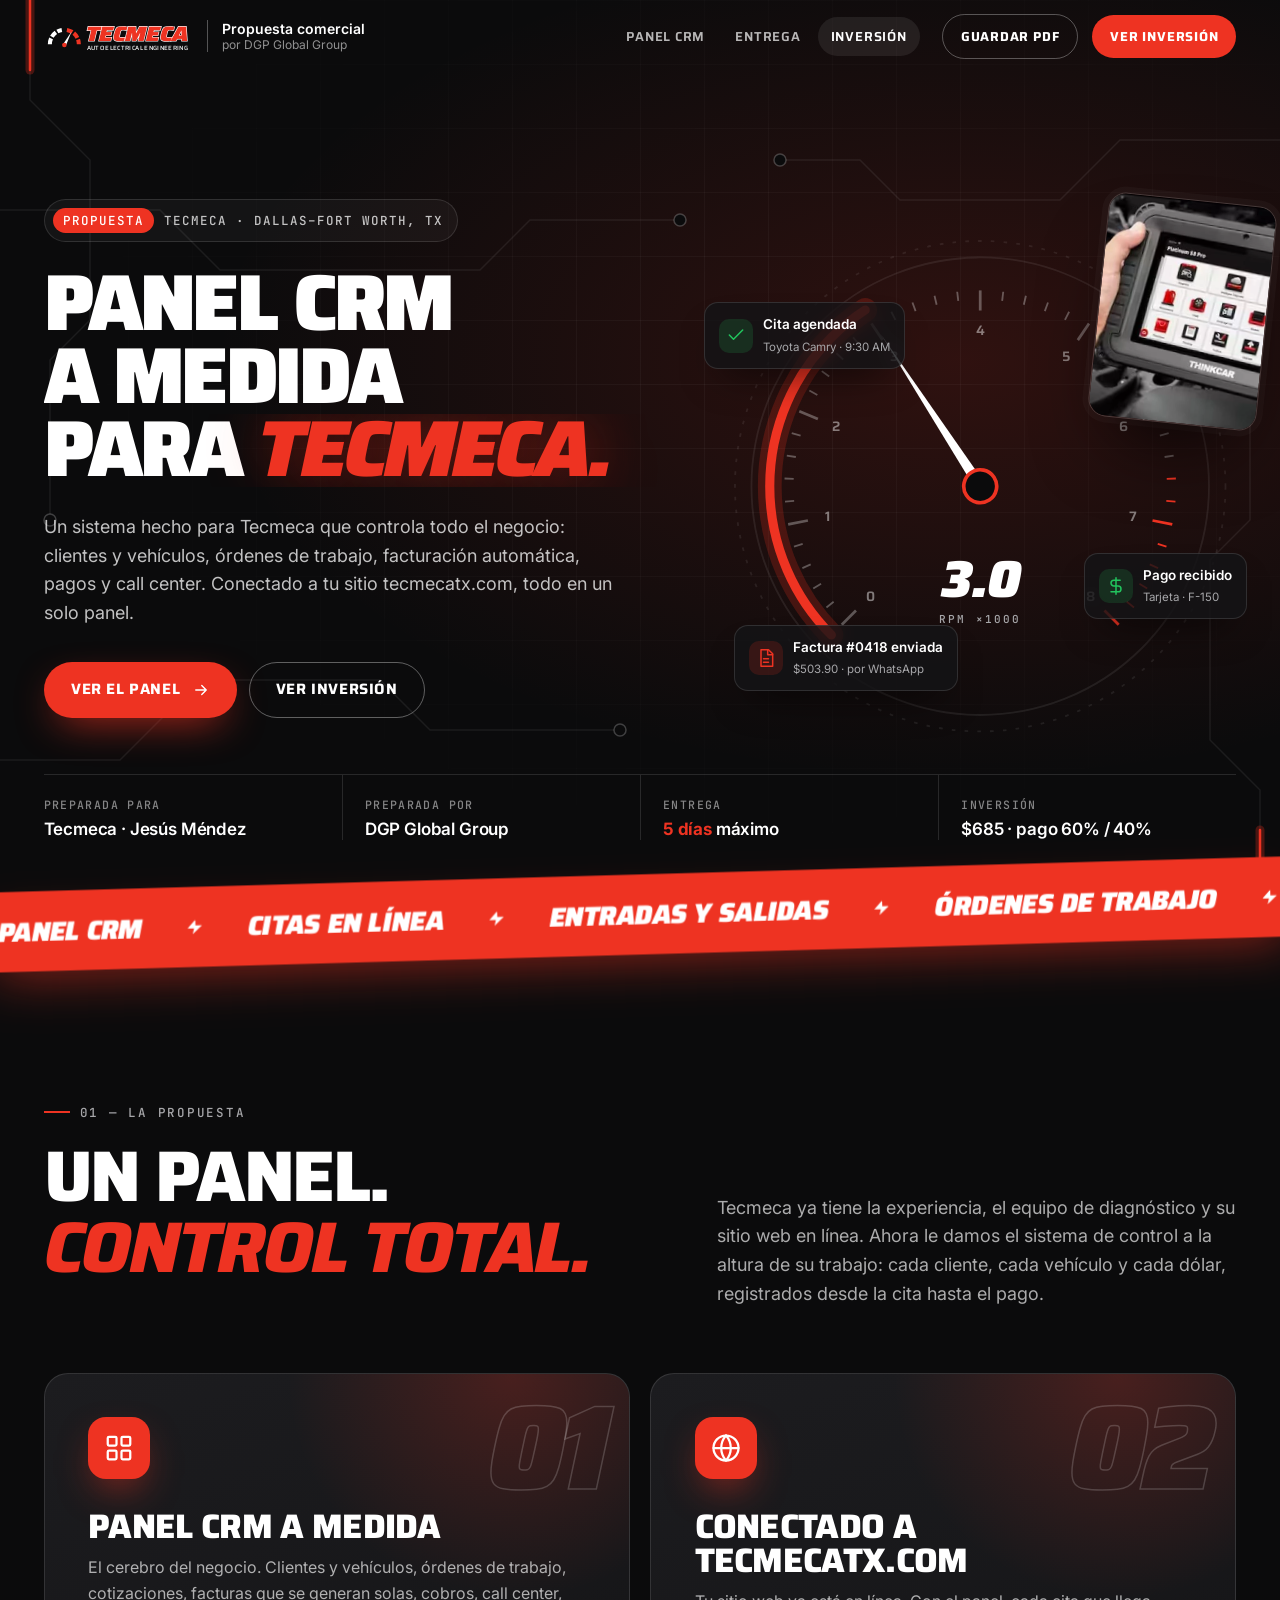
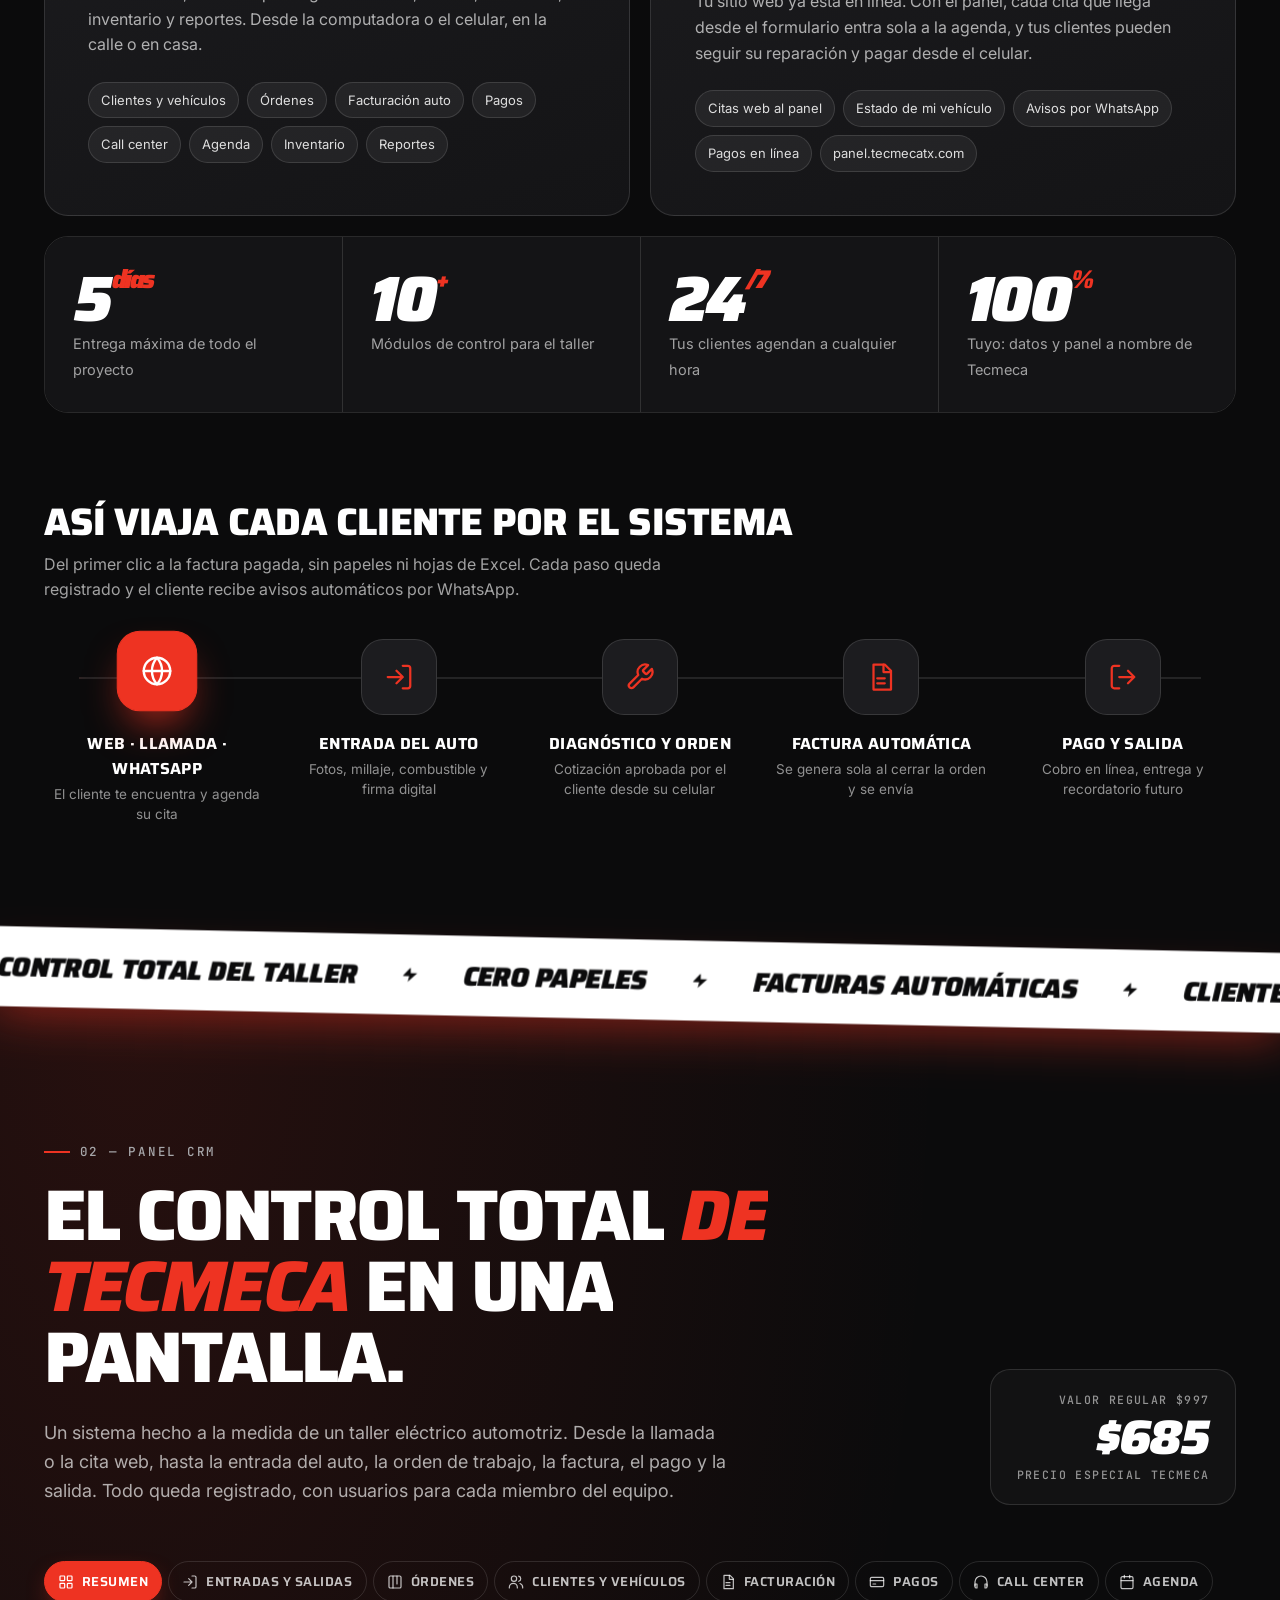
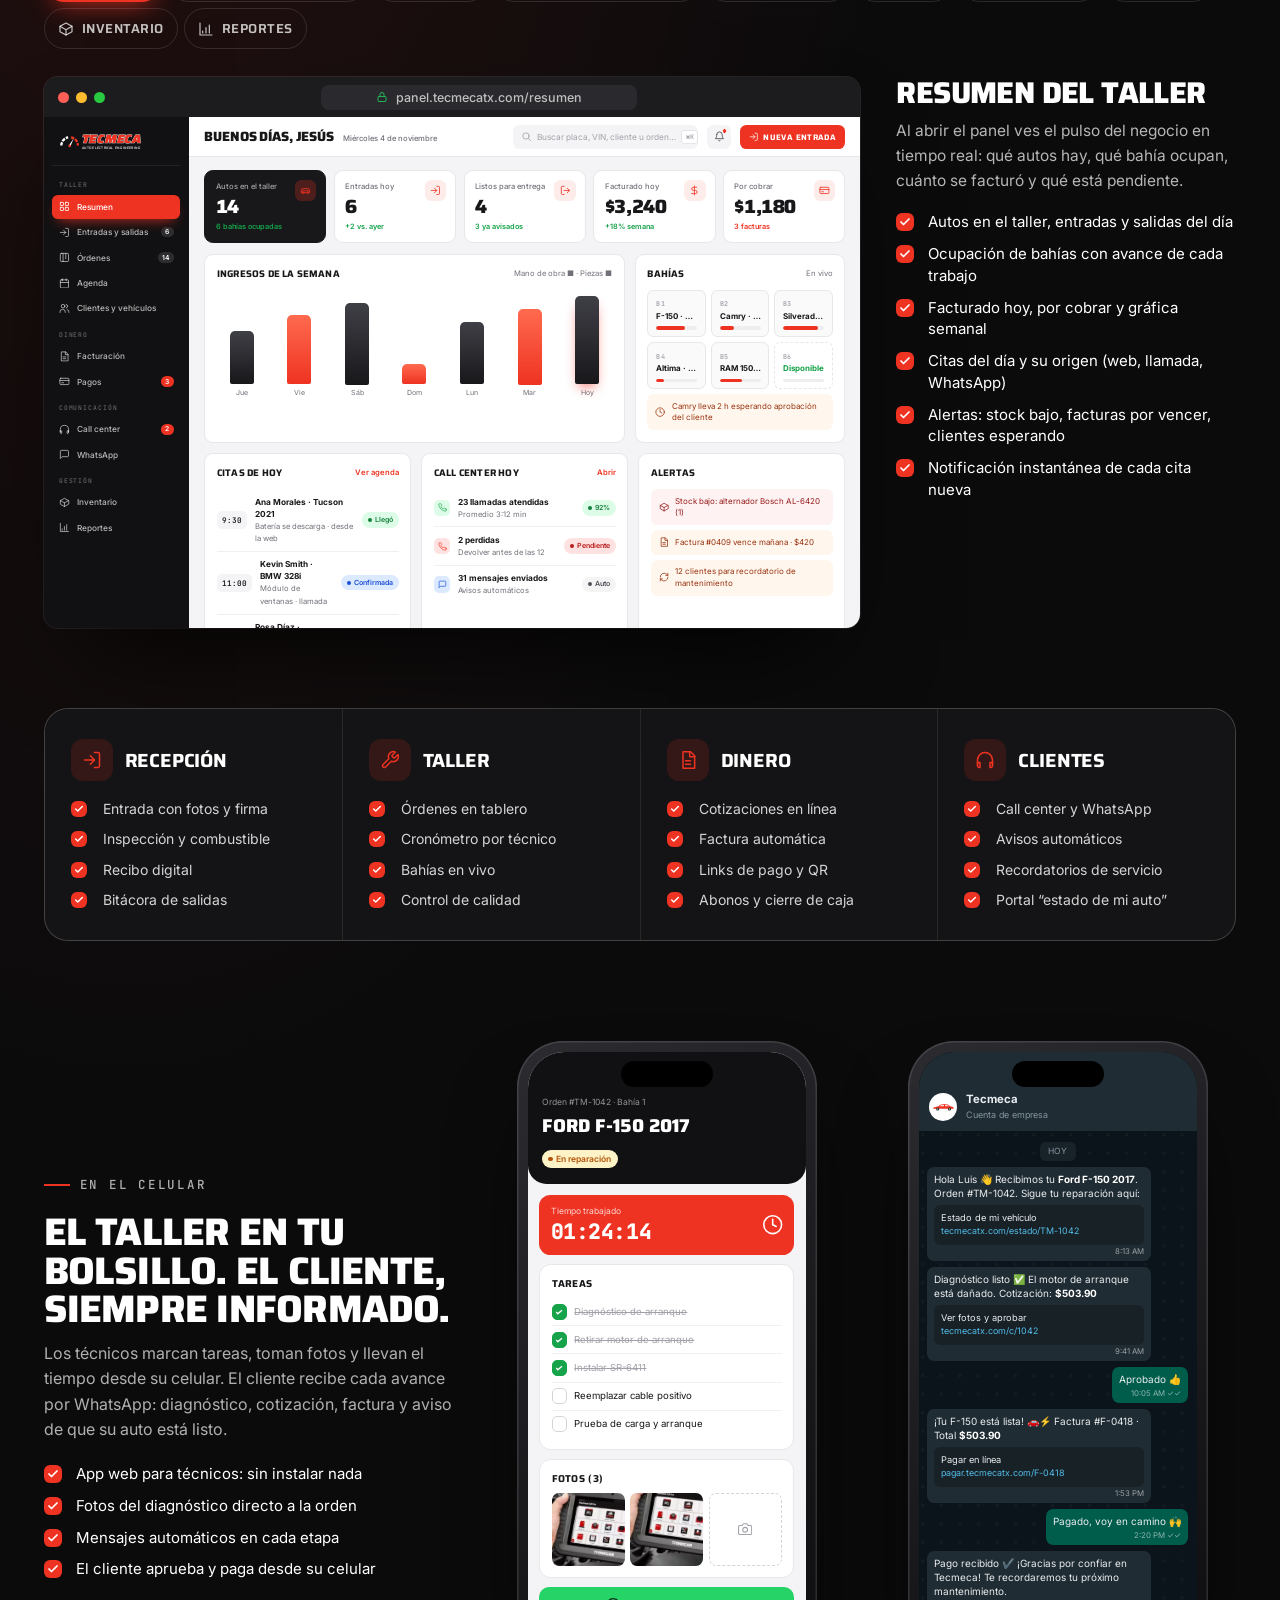
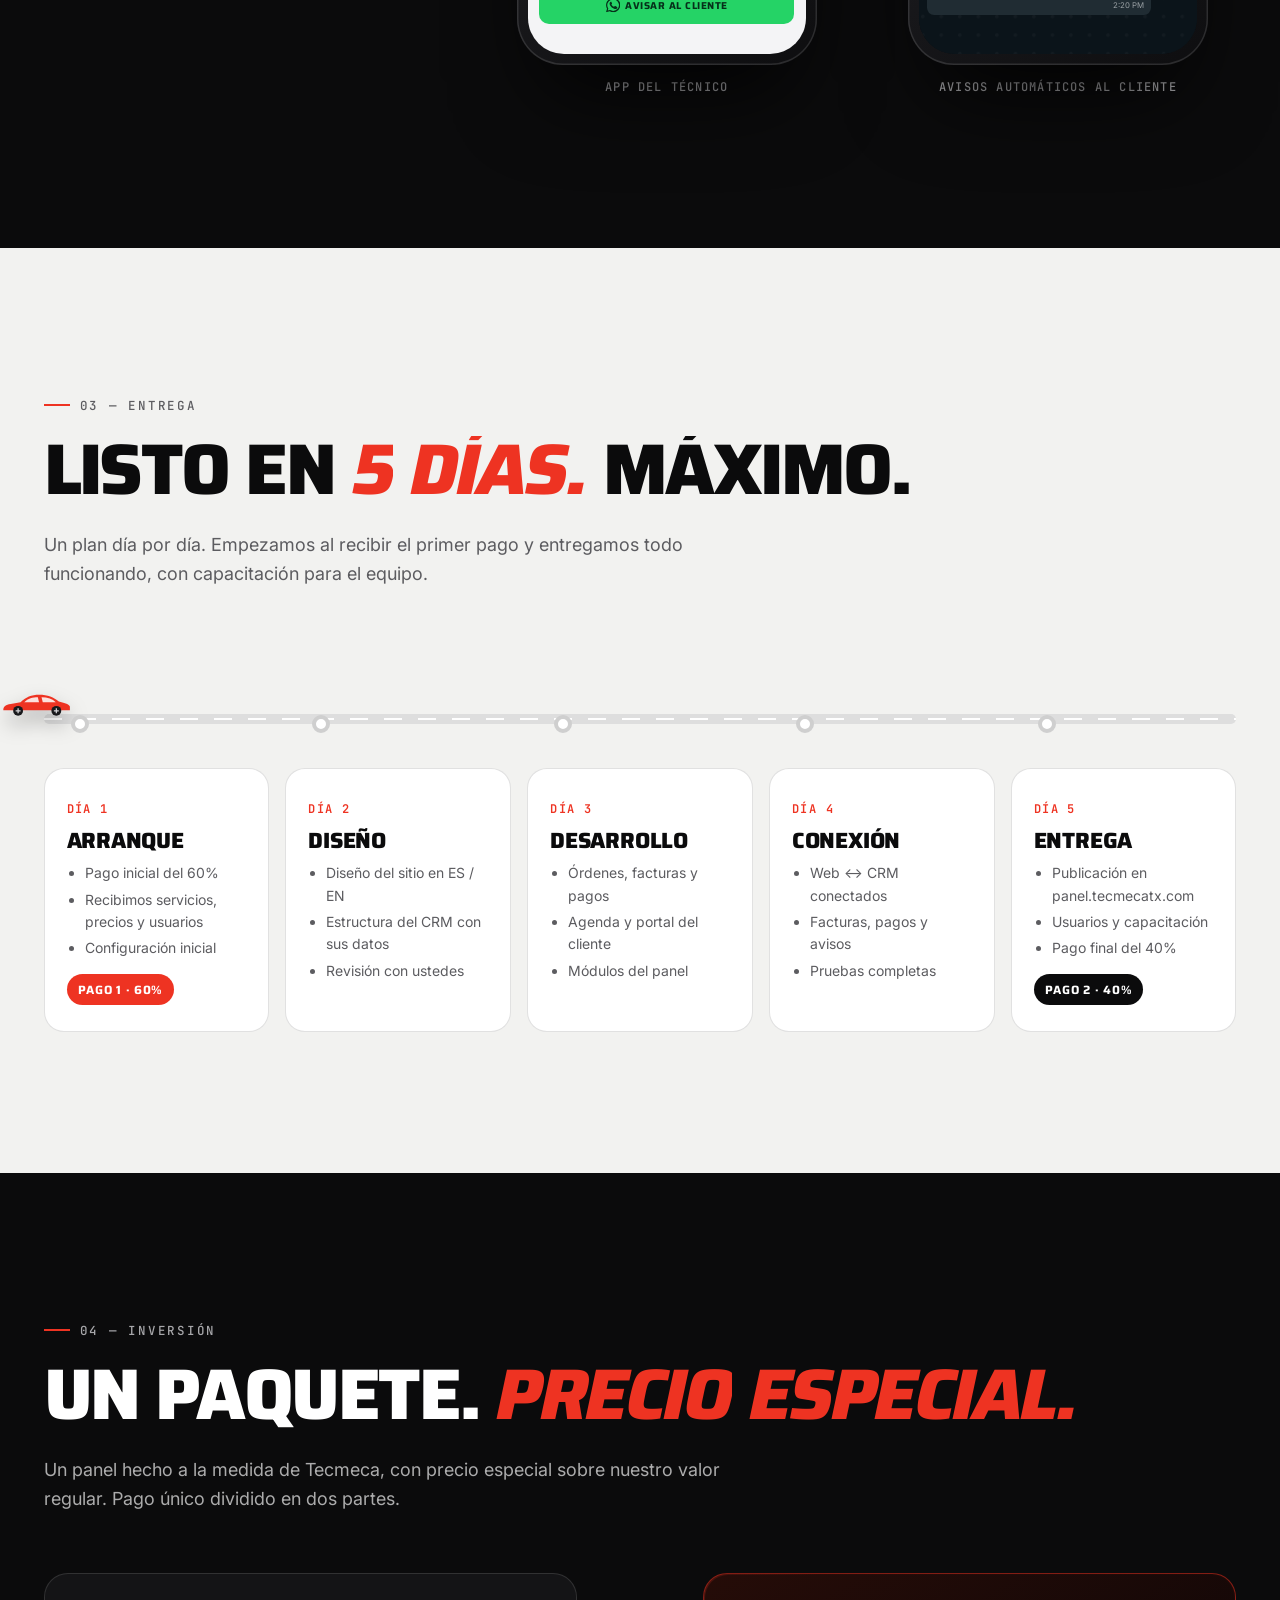
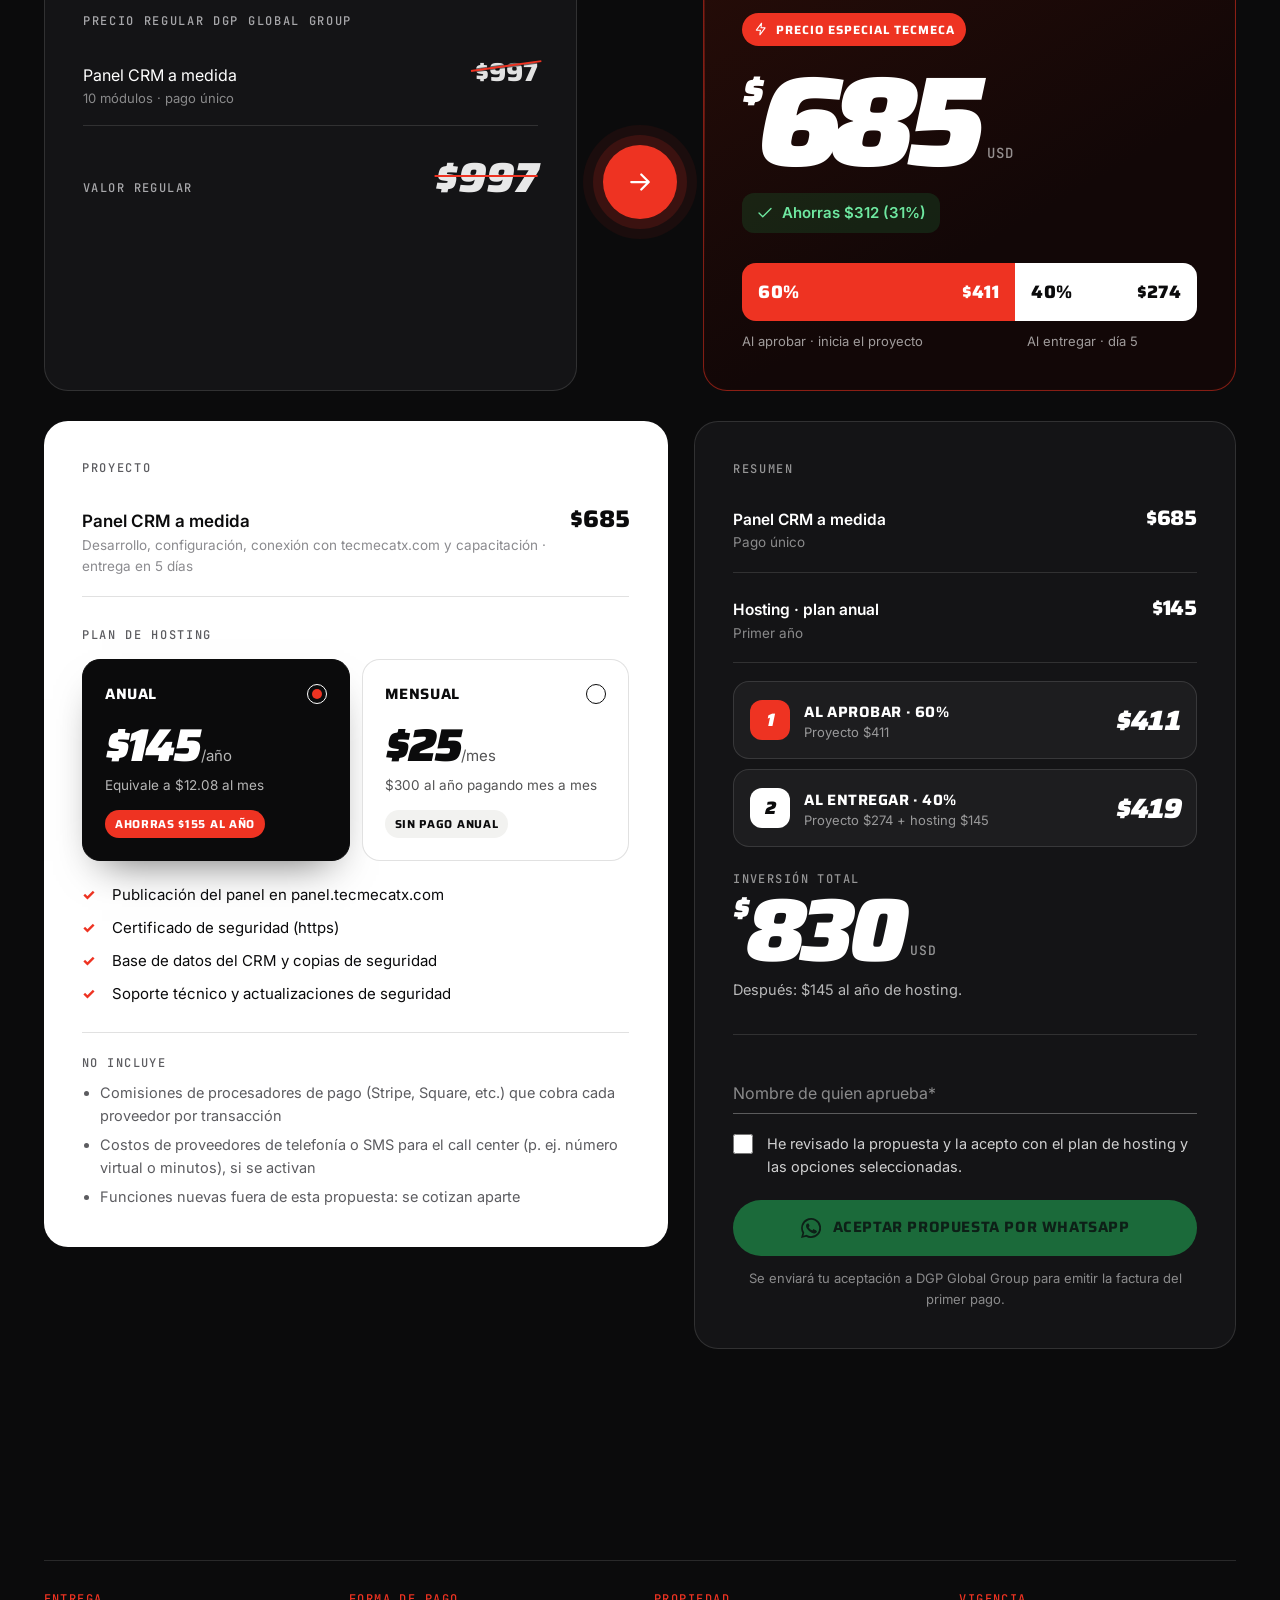
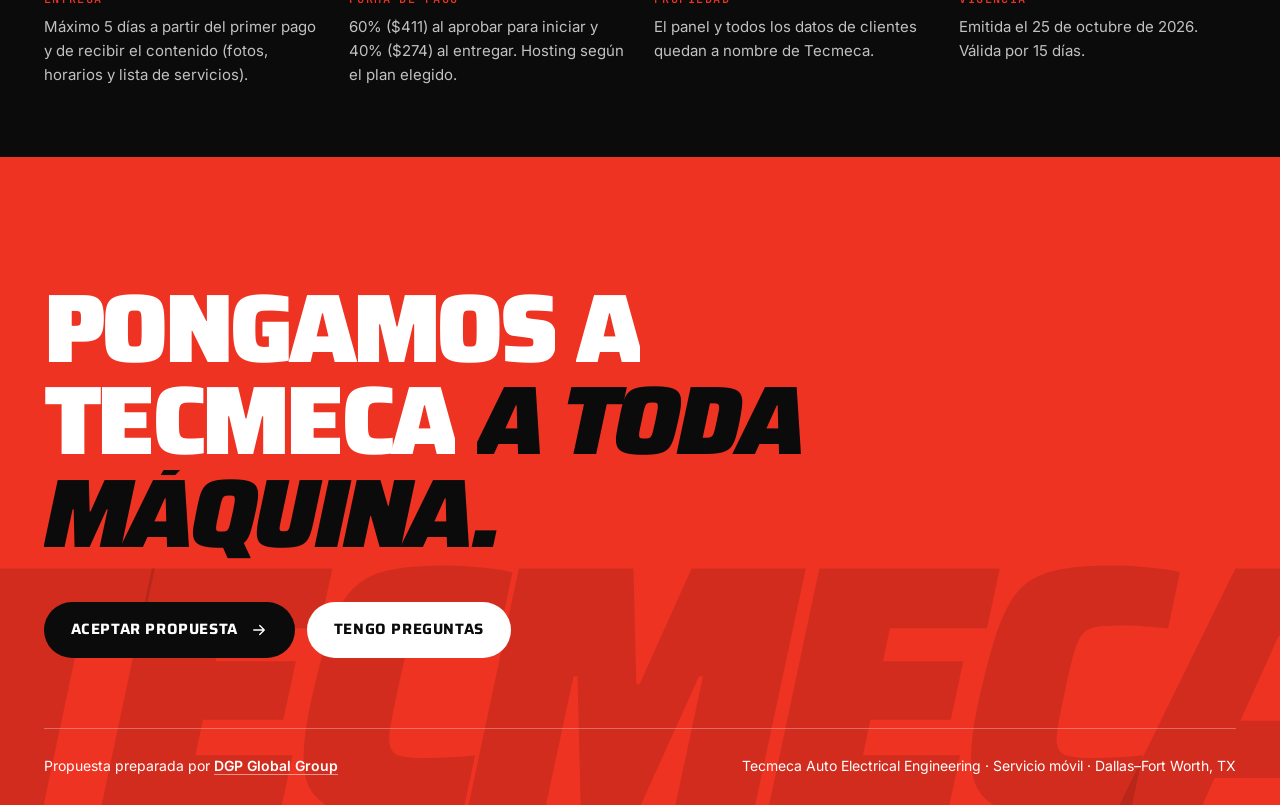
==== commit dba2653b: "Add diesel DEF/AdBlue & EGR delete as lead service, new makes, DFW Metroplex service area - New feat" ====
--- a/propuesta/index.html
+++ b/propuesta/index.html
@@ -150,7 +150,7 @@
   <div class="container">
     <div class="hero__cols">
       <div>
-        <div class="hero__kicker" data-in style="--d:.05s"><b>Propuesta</b> Tecmeca · Arlington, TX</div>
+        <div class="hero__kicker" data-in style="--d:.05s"><b>Propuesta</b> Tecmeca · Dallas–Fort Worth, TX</div>
         <h1 aria-label="Panel CRM a medida para Tecmeca">
           <span class="ln"><span style="--i:0">Panel CRM</span></span>
           <span class="ln"><span style="--i:1">a medida</span></span>
@@ -553,7 +553,7 @@
                     <div class="cr-body">
                       <div class="cr-inv">
                         <div class="cr-paper">
-                          <div class="cr-paper__h"><svg viewBox="0 0 330 84" style="color:#18181b"><use href="#logo-mini"/></svg><div><b>FACTURA</b>#F-0418 · 4 nov 2026<br />Servicio móvil · Arlington, TX</div></div>
+                          <div class="cr-paper__h"><svg viewBox="0 0 330 84" style="color:#18181b"><use href="#logo-mini"/></svg><div><b>FACTURA</b>#F-0418 · 4 nov 2026<br />Servicio móvil · Dallas–Fort Worth, TX</div></div>
                           <div class="cr-paper__to"><div><small>Cliente</small><b>Luis Ramírez</b><br />(817) 555-0123</div><div><small>Vehículo</small><b>Ford F-150 XLT 2017</b><br />98,402 mi · TX GHK-2210</div><div><small>Orden / Técnico</small><b>#TM-1042</b><br />Jesús Méndez</div></div>
                           <table class="cr-table">
                             <thead><tr><th>Descripción</th><th>Tipo</th><th class="num">Cant.</th><th class="num">Importe</th></tr></thead>
@@ -1030,7 +1030,7 @@
     </div>
     <div class="foot__row">
       <span class="foot__by">Propuesta preparada por <a href="https://dgpglobalgroup.com" target="_blank" rel="noopener">DGP Global Group</a></span>
-      <span>Tecmeca Auto Electrical Engineering · Servicio móvil · Arlington, TX</span>
+      <span>Tecmeca Auto Electrical Engineering · Servicio móvil · Dallas–Fort Worth, TX</span>
     </div>
   </div>
 </footer>
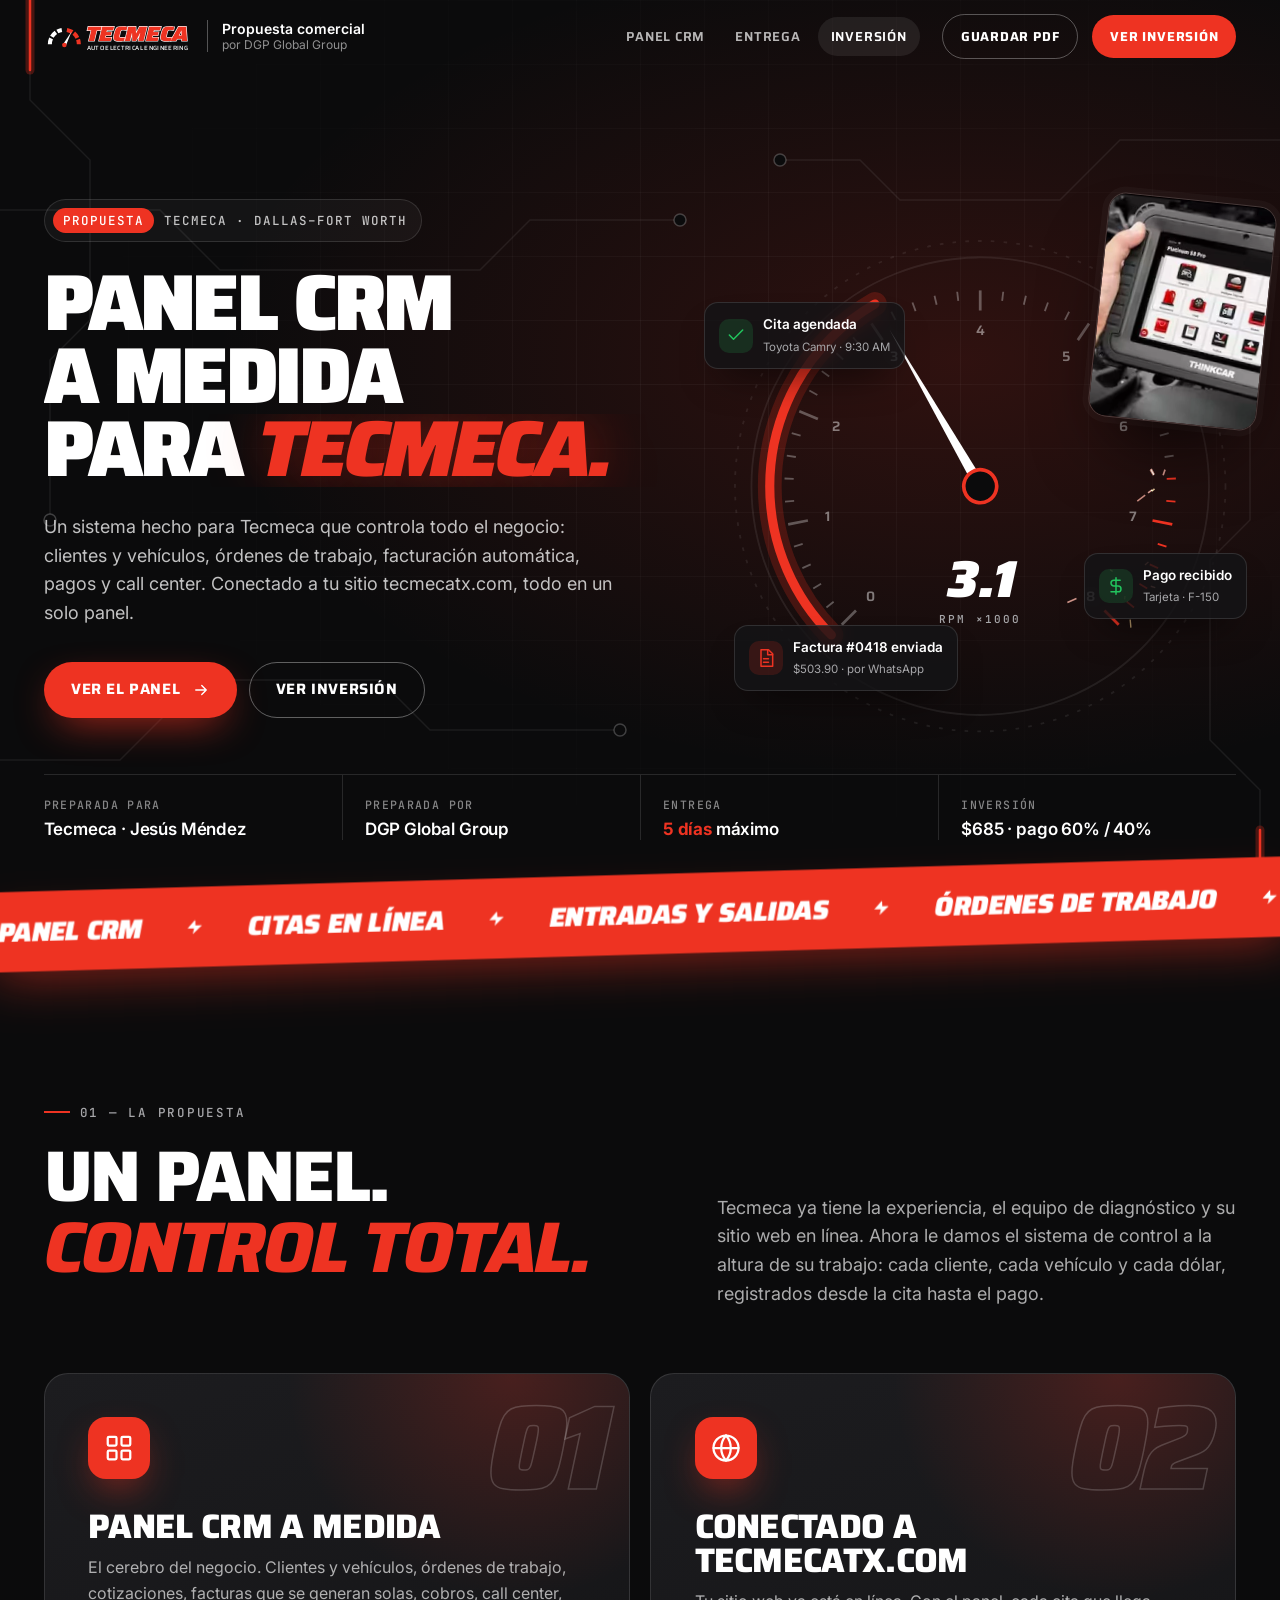
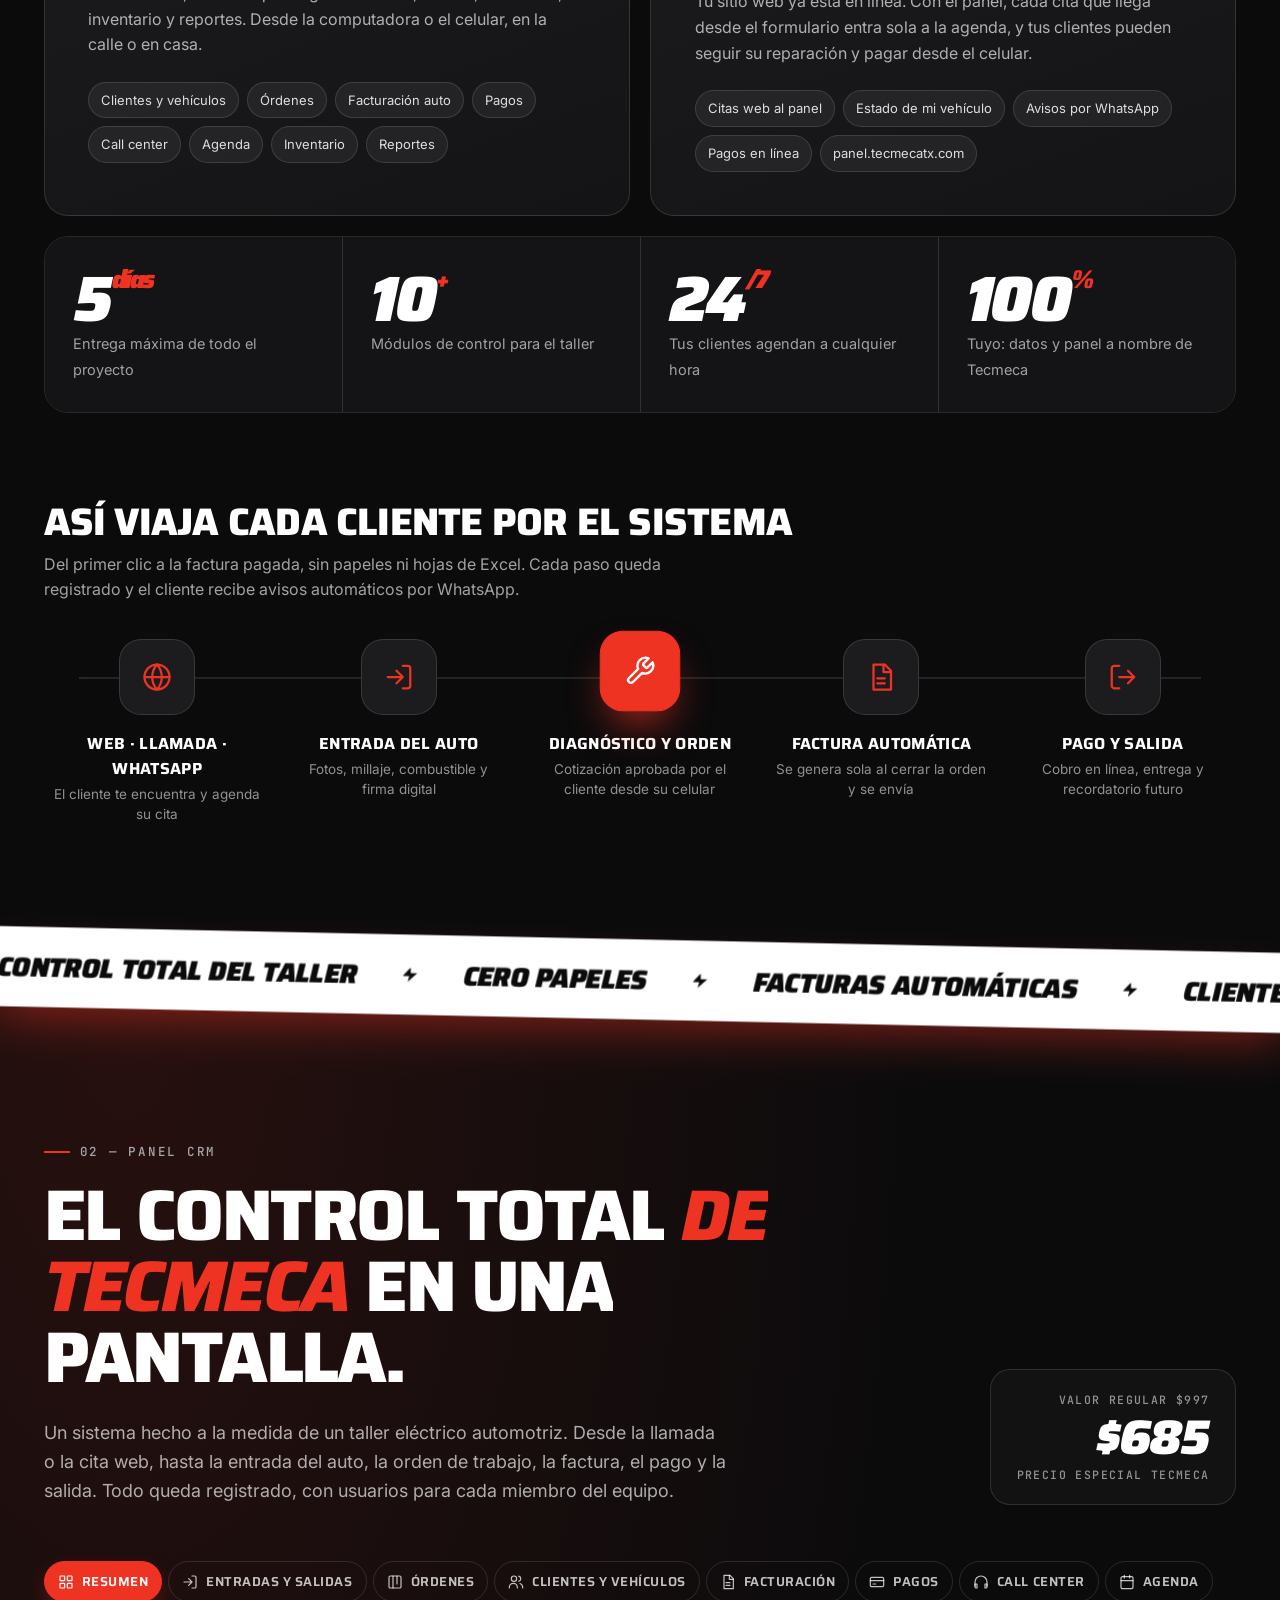
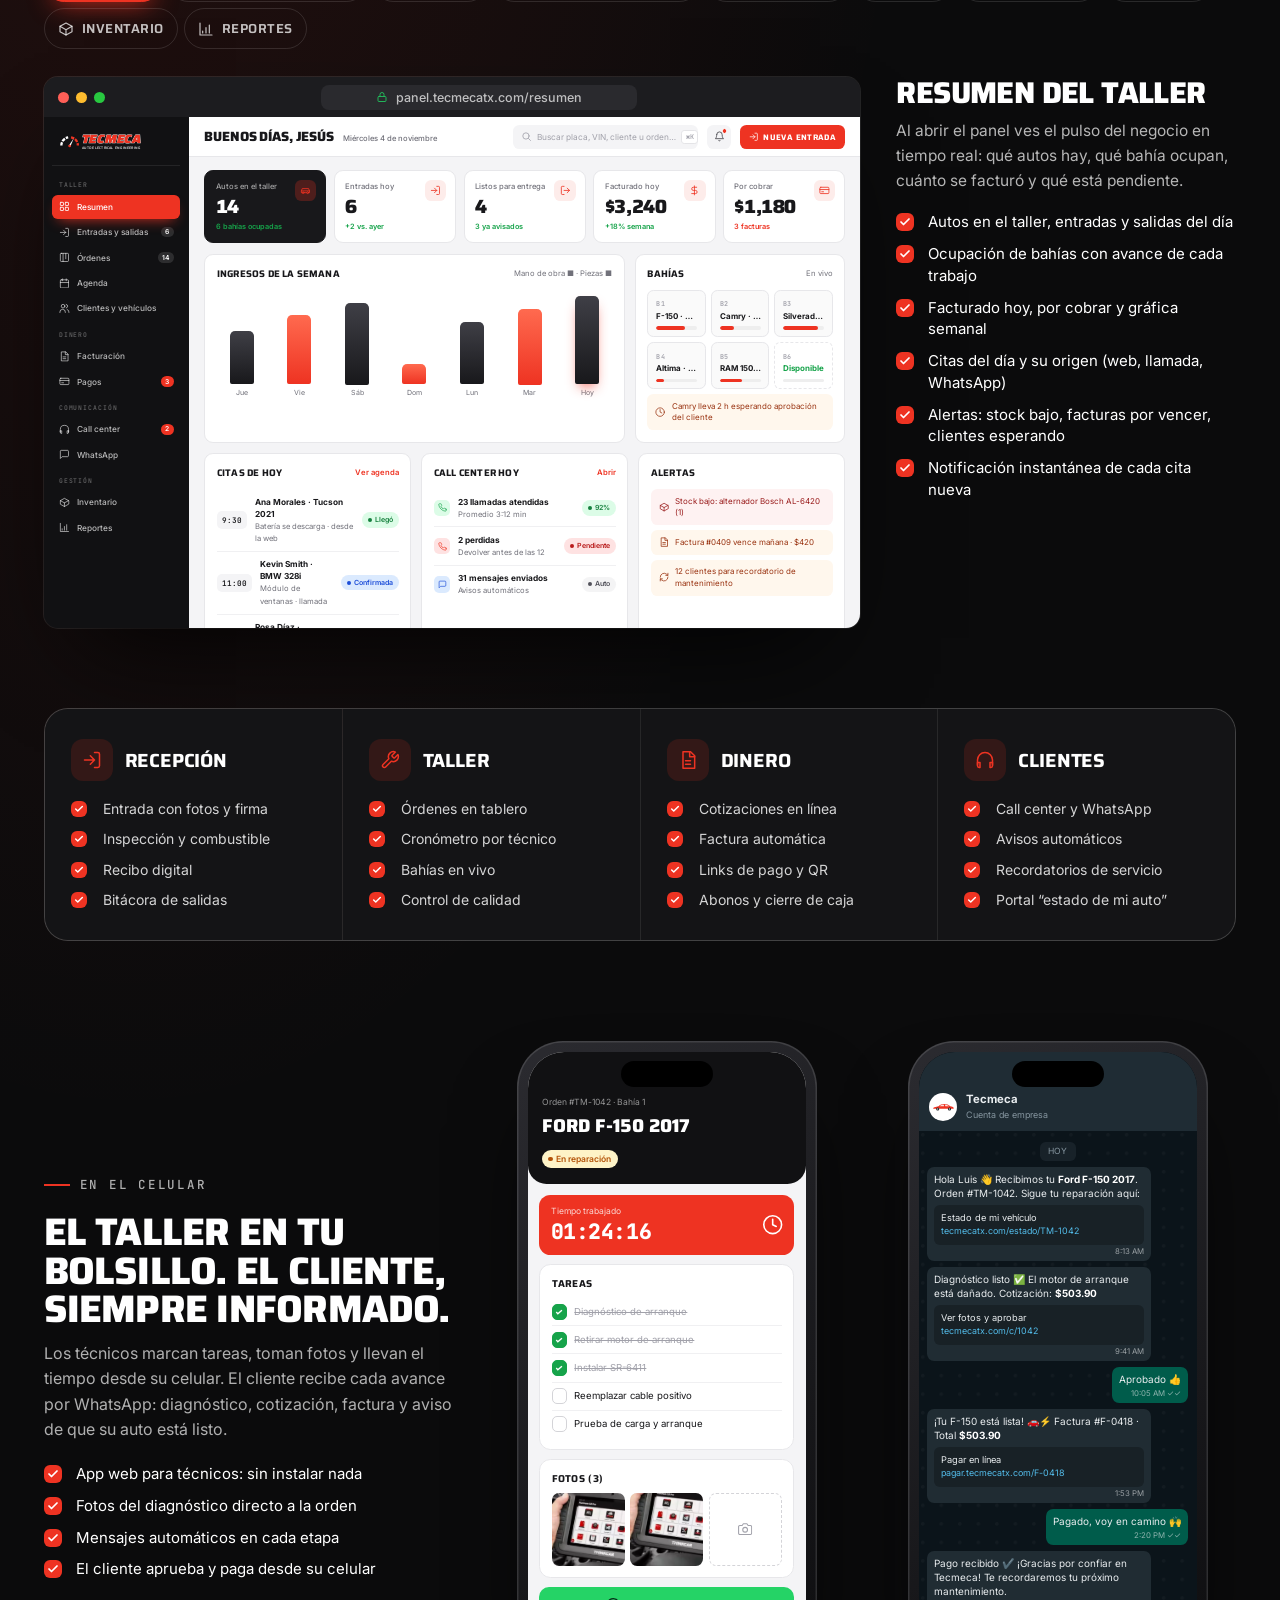
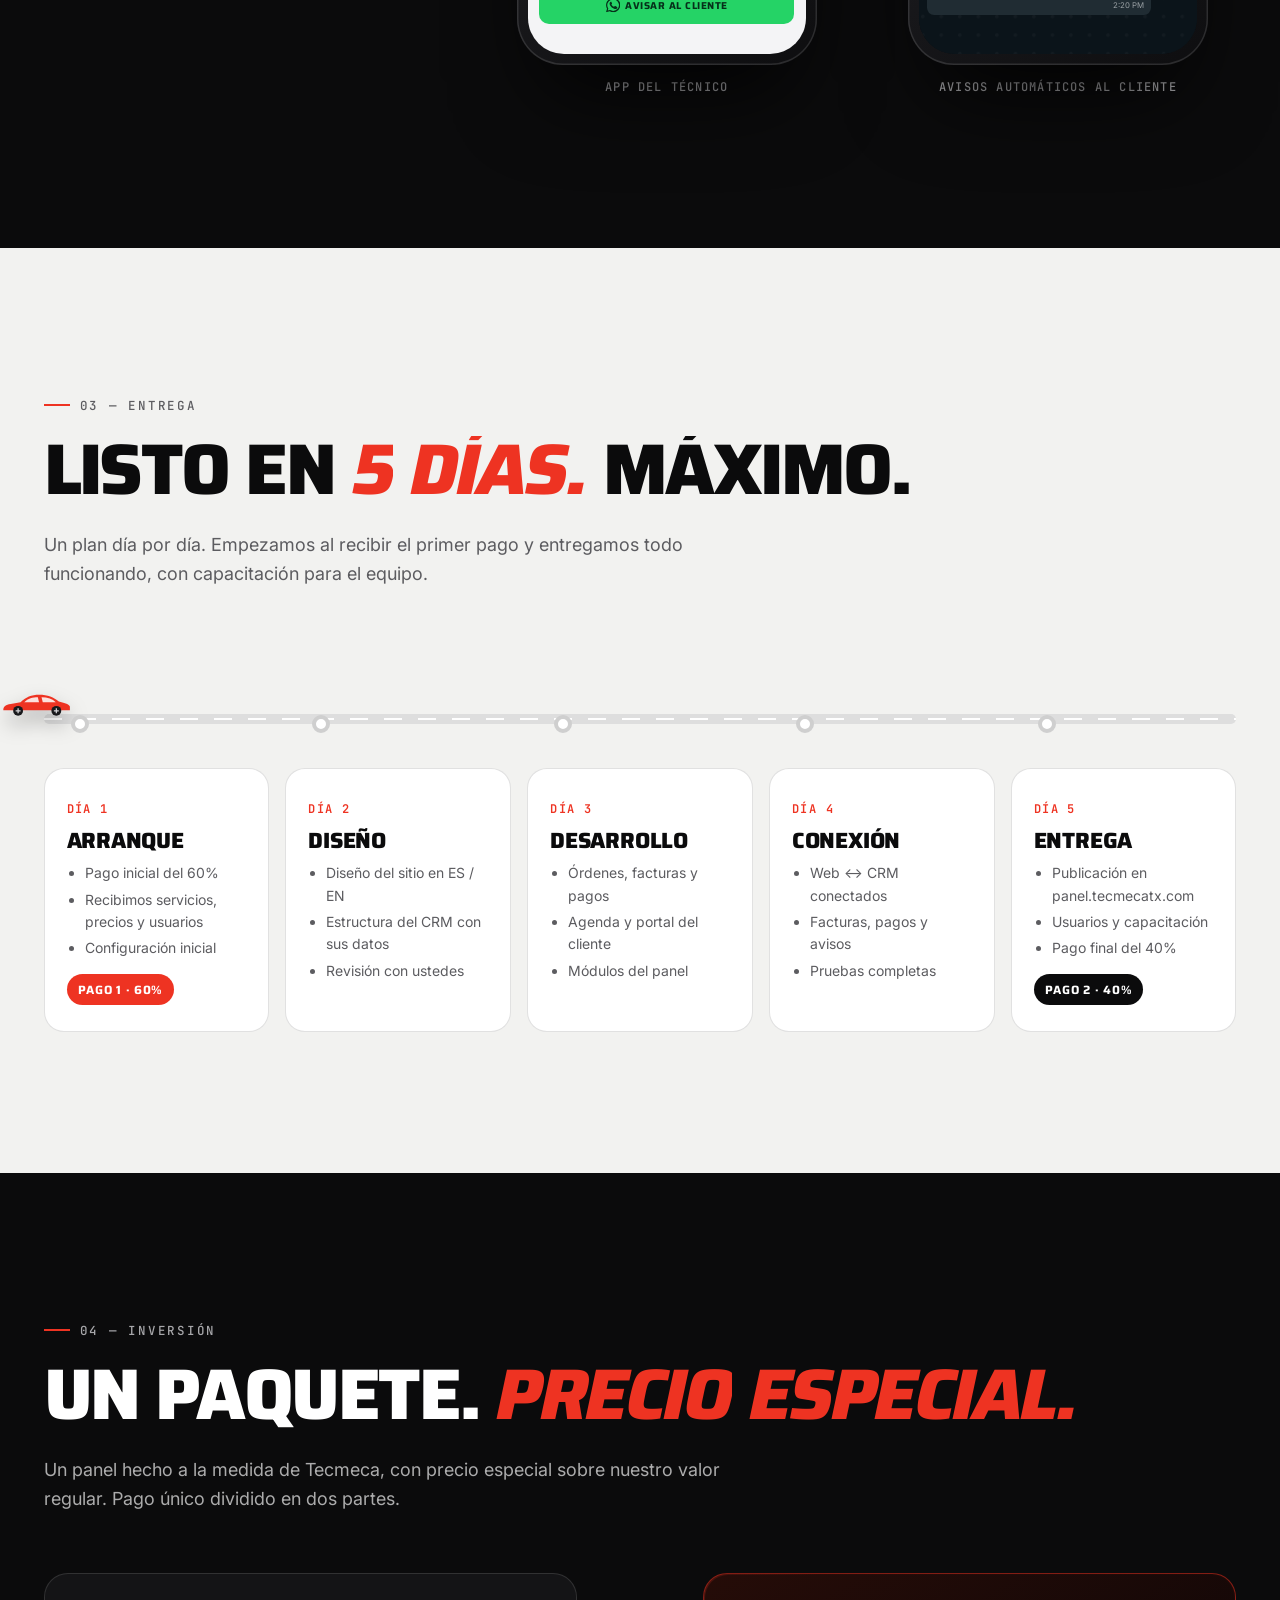
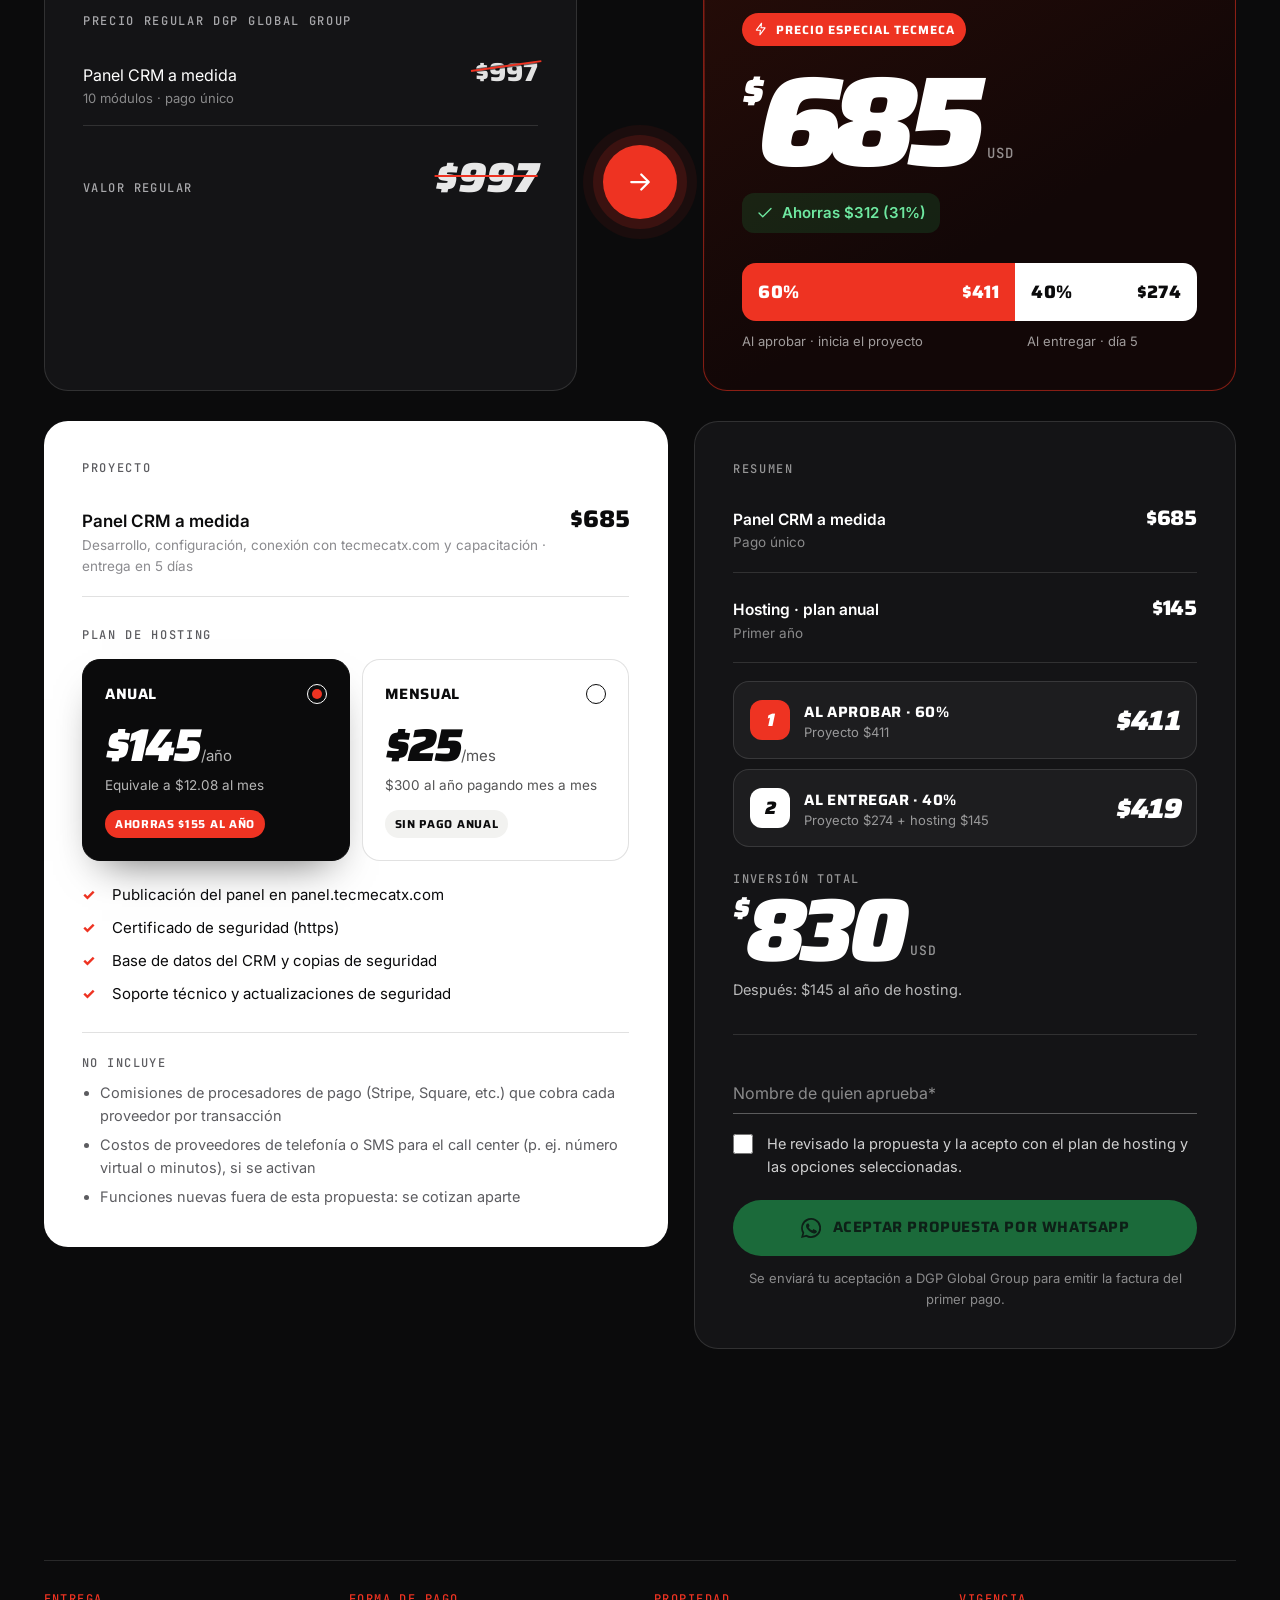
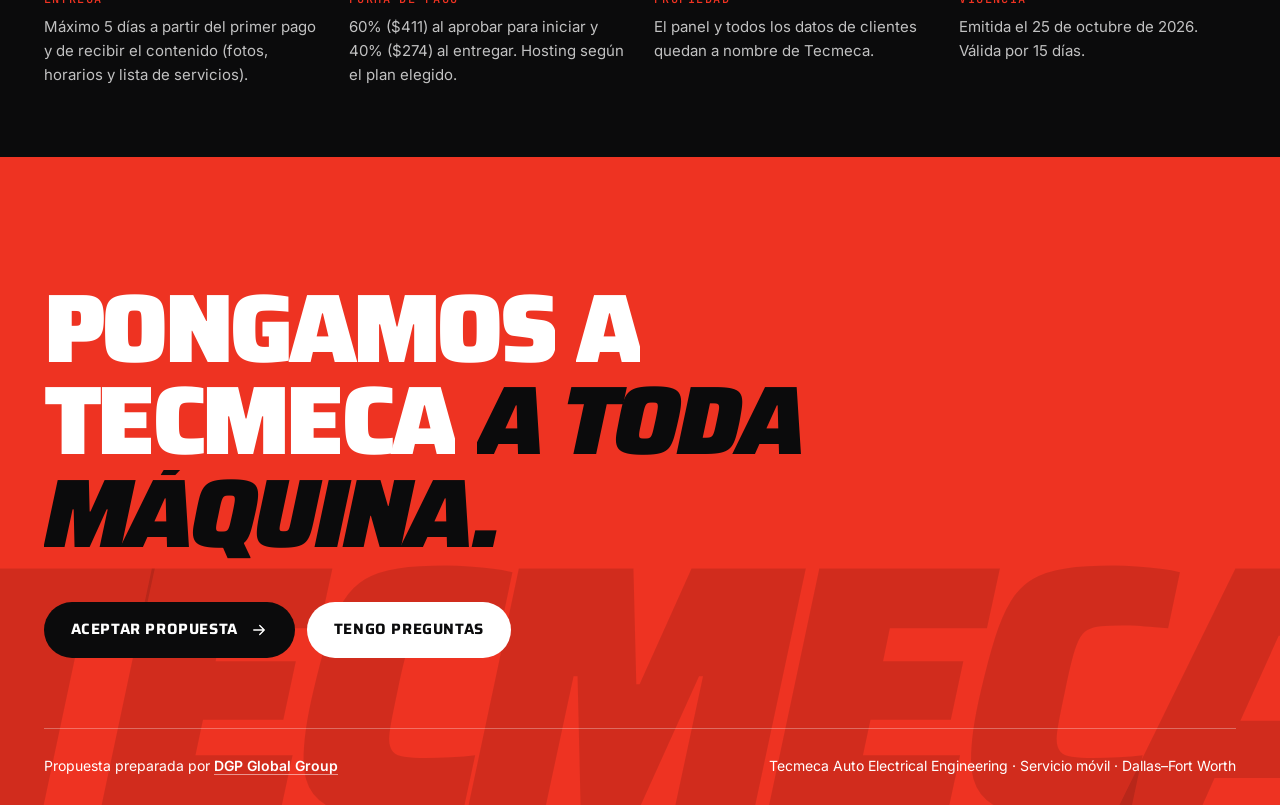
==== commit 68702512: "Website: brand logo grid (+Dodge, Ram, Chrysler, Nissan), diesel DEF/EGR service first, DFW Metrople" ====
--- a/propuesta/index.html
+++ b/propuesta/index.html
@@ -150,7 +150,7 @@
   <div class="container">
     <div class="hero__cols">
       <div>
-        <div class="hero__kicker" data-in style="--d:.05s"><b>Propuesta</b> Tecmeca · Dallas–Fort Worth, TX</div>
+        <div class="hero__kicker" data-in style="--d:.05s"><b>Propuesta</b> Tecmeca · Dallas–Fort Worth</div>
         <h1 aria-label="Panel CRM a medida para Tecmeca">
           <span class="ln"><span style="--i:0">Panel CRM</span></span>
           <span class="ln"><span style="--i:1">a medida</span></span>
@@ -553,7 +553,7 @@
                     <div class="cr-body">
                       <div class="cr-inv">
                         <div class="cr-paper">
-                          <div class="cr-paper__h"><svg viewBox="0 0 330 84" style="color:#18181b"><use href="#logo-mini"/></svg><div><b>FACTURA</b>#F-0418 · 4 nov 2026<br />Servicio móvil · Dallas–Fort Worth, TX</div></div>
+                          <div class="cr-paper__h"><svg viewBox="0 0 330 84" style="color:#18181b"><use href="#logo-mini"/></svg><div><b>FACTURA</b>#F-0418 · 4 nov 2026<br />Servicio móvil · Dallas–Fort Worth</div></div>
                           <div class="cr-paper__to"><div><small>Cliente</small><b>Luis Ramírez</b><br />(817) 555-0123</div><div><small>Vehículo</small><b>Ford F-150 XLT 2017</b><br />98,402 mi · TX GHK-2210</div><div><small>Orden / Técnico</small><b>#TM-1042</b><br />Jesús Méndez</div></div>
                           <table class="cr-table">
                             <thead><tr><th>Descripción</th><th>Tipo</th><th class="num">Cant.</th><th class="num">Importe</th></tr></thead>
@@ -1030,7 +1030,7 @@
     </div>
     <div class="foot__row">
       <span class="foot__by">Propuesta preparada por <a href="https://dgpglobalgroup.com" target="_blank" rel="noopener">DGP Global Group</a></span>
-      <span>Tecmeca Auto Electrical Engineering · Servicio móvil · Dallas–Fort Worth, TX</span>
+      <span>Tecmeca Auto Electrical Engineering · Servicio móvil · Dallas–Fort Worth</span>
     </div>
   </div>
 </footer>
